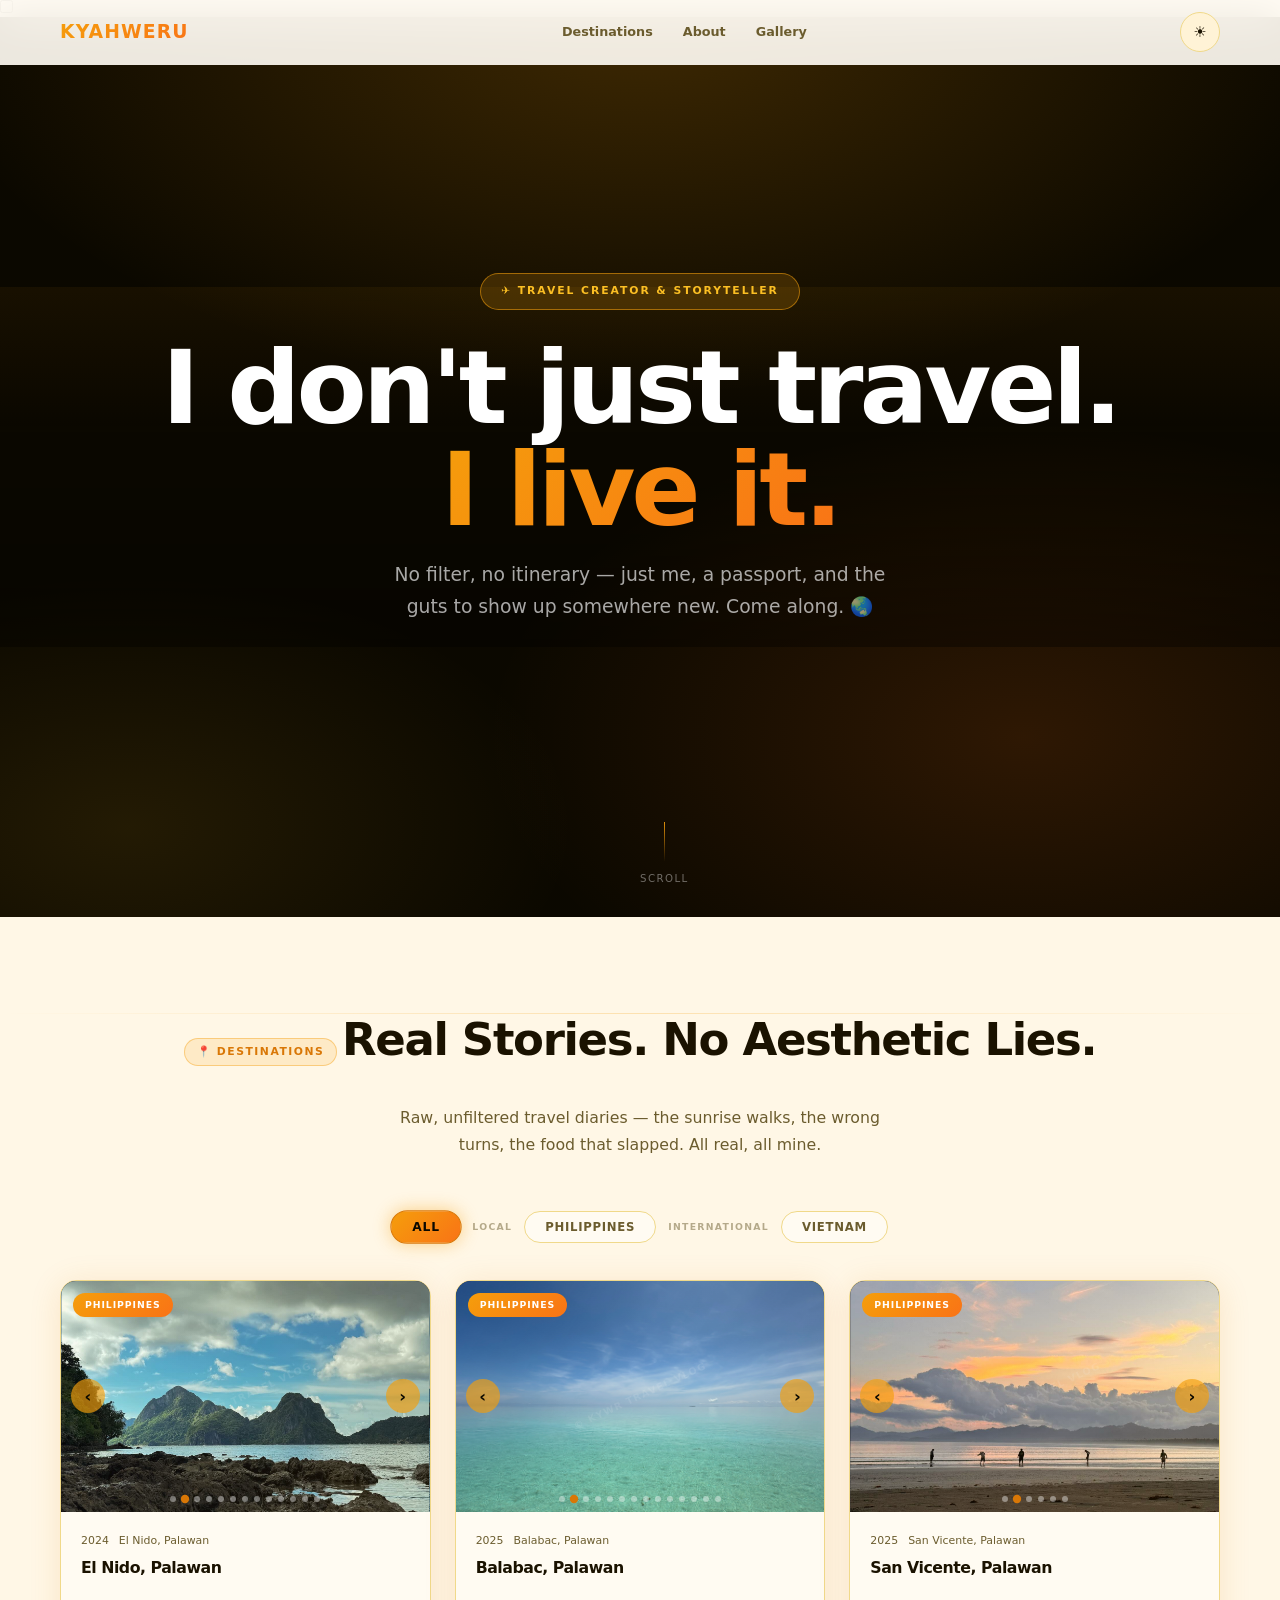
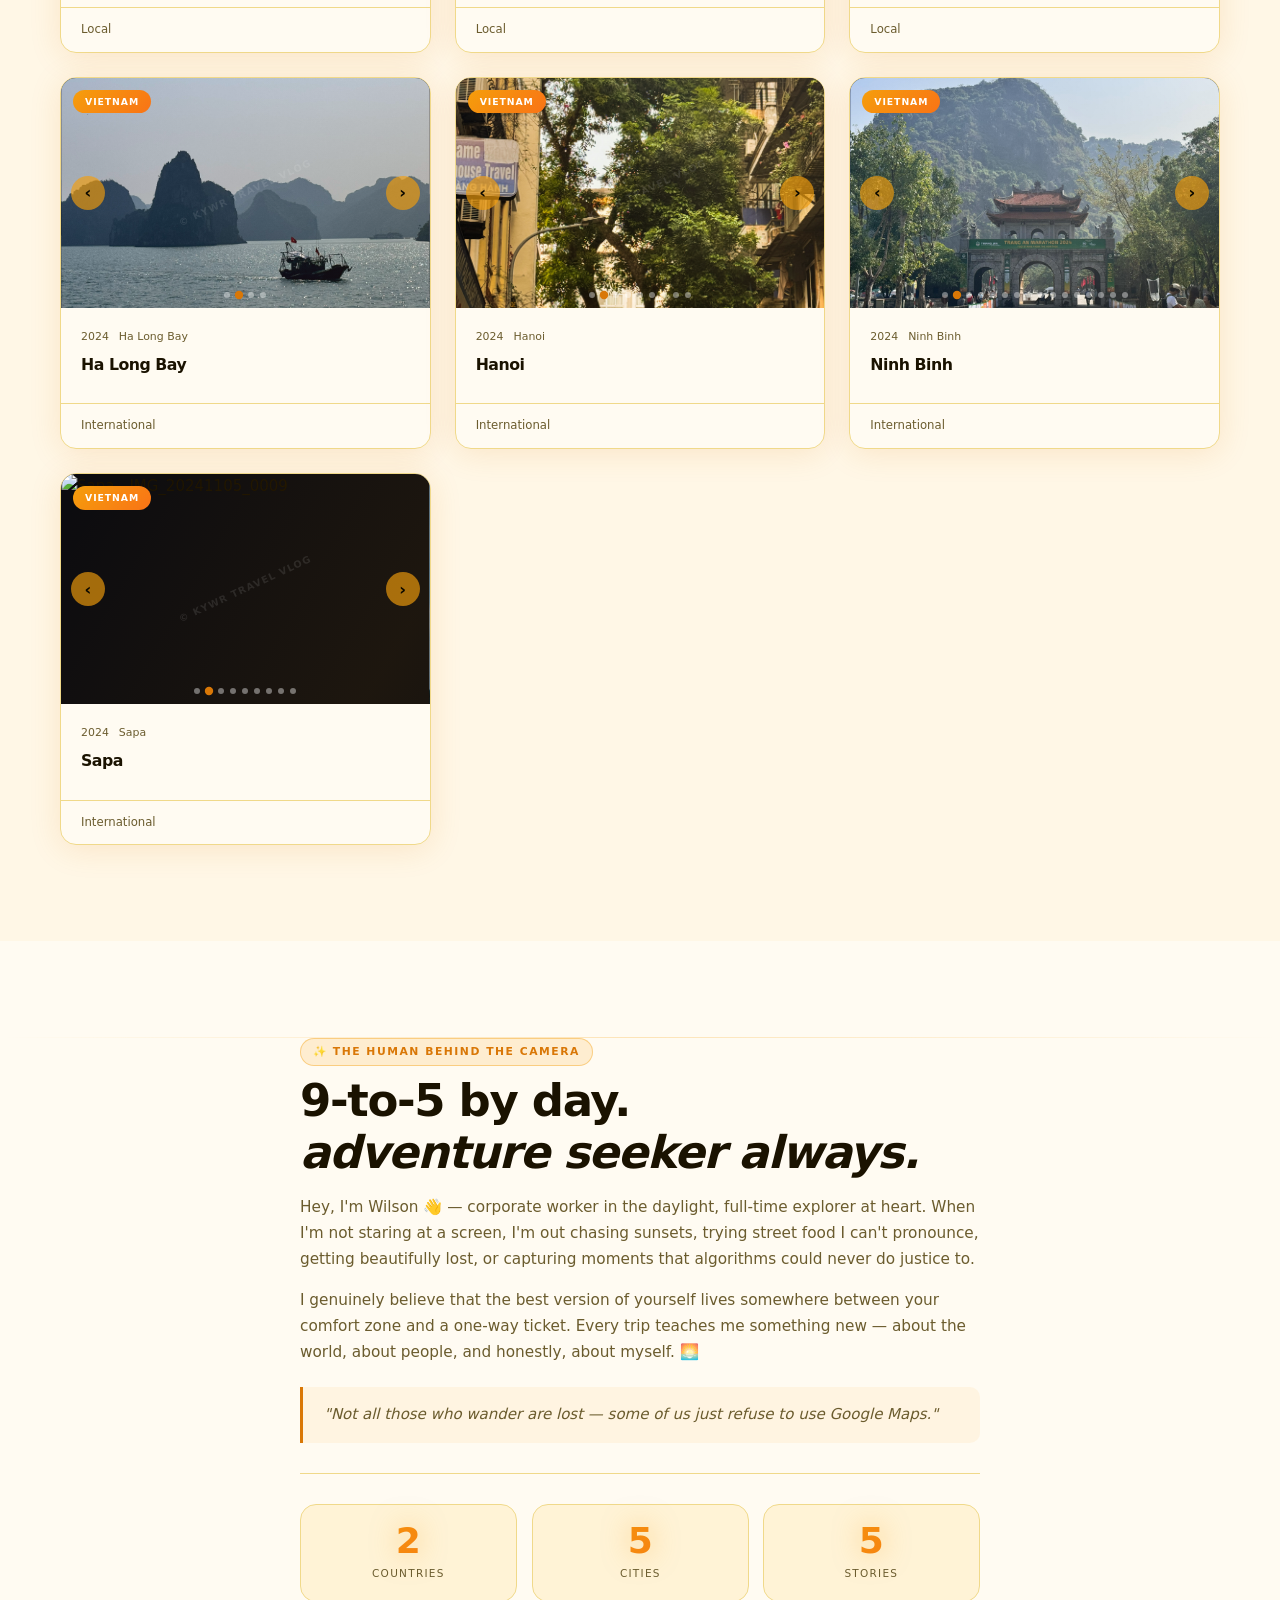
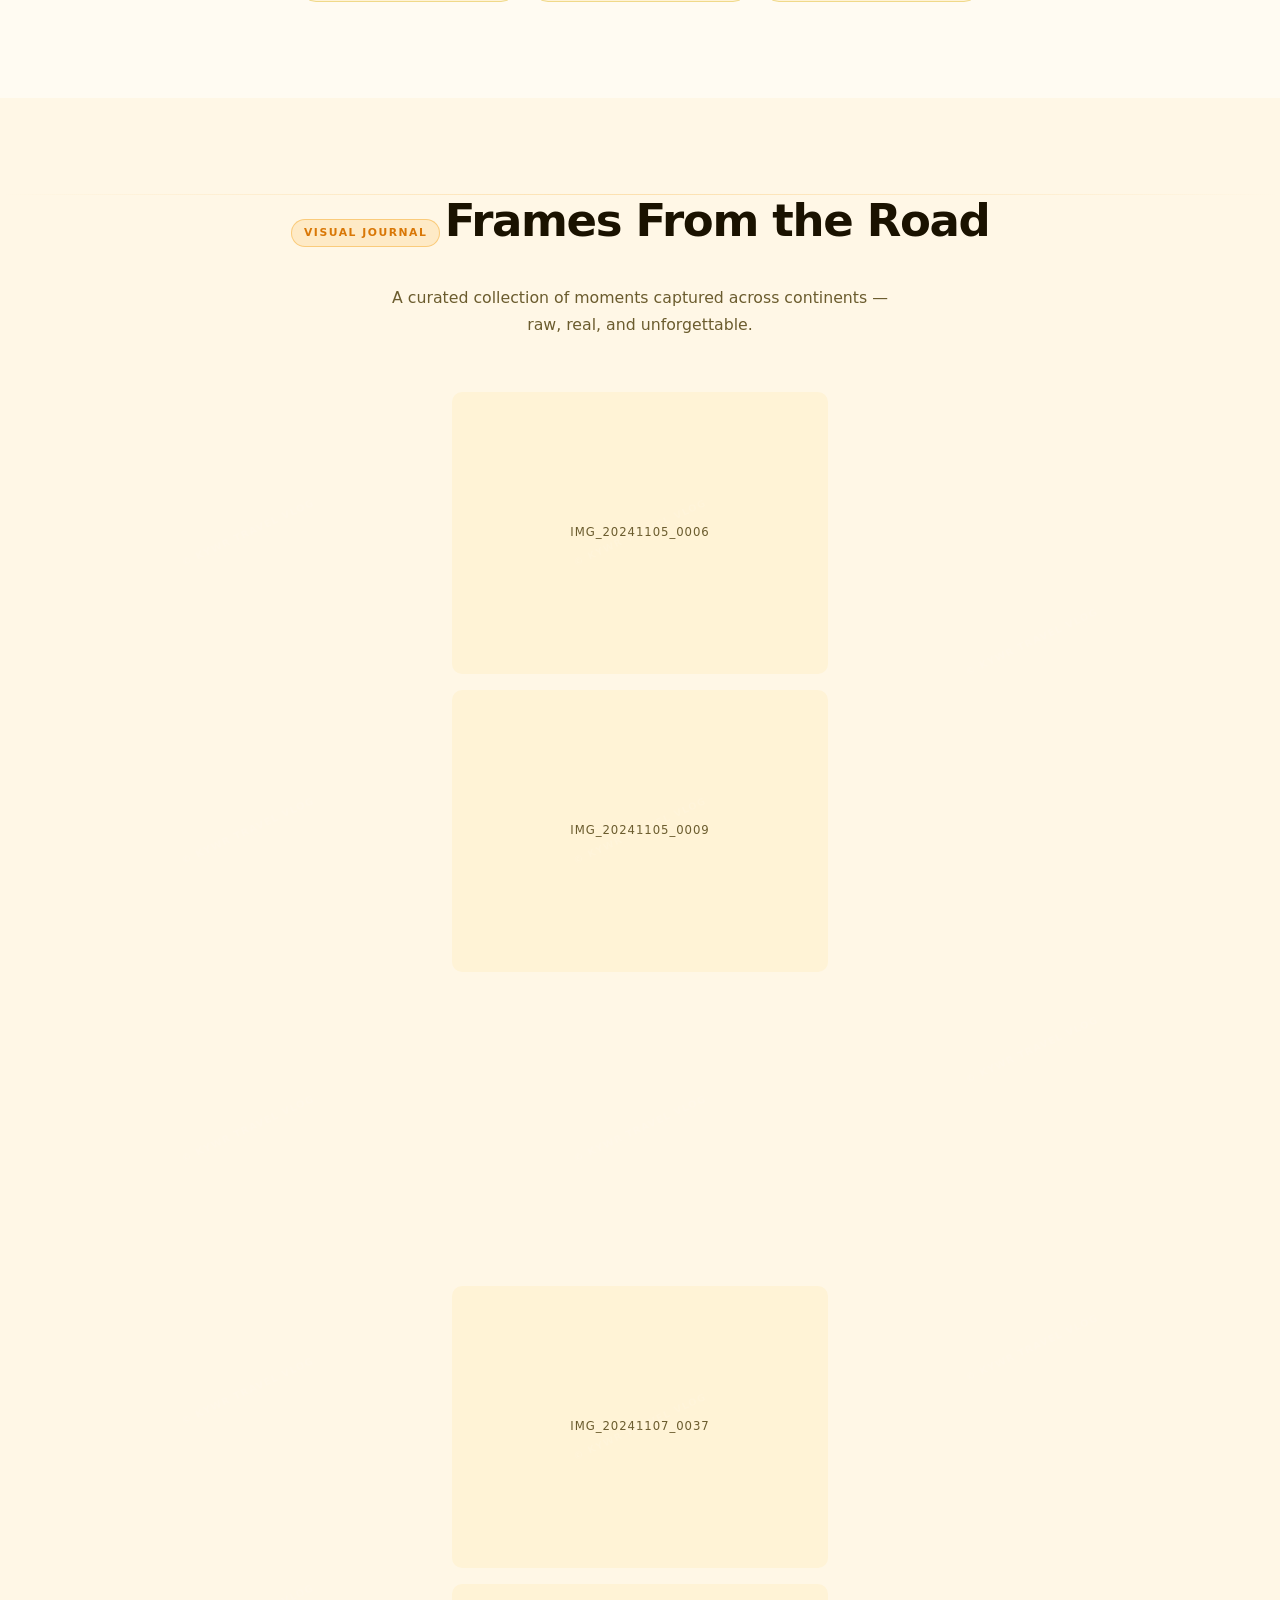
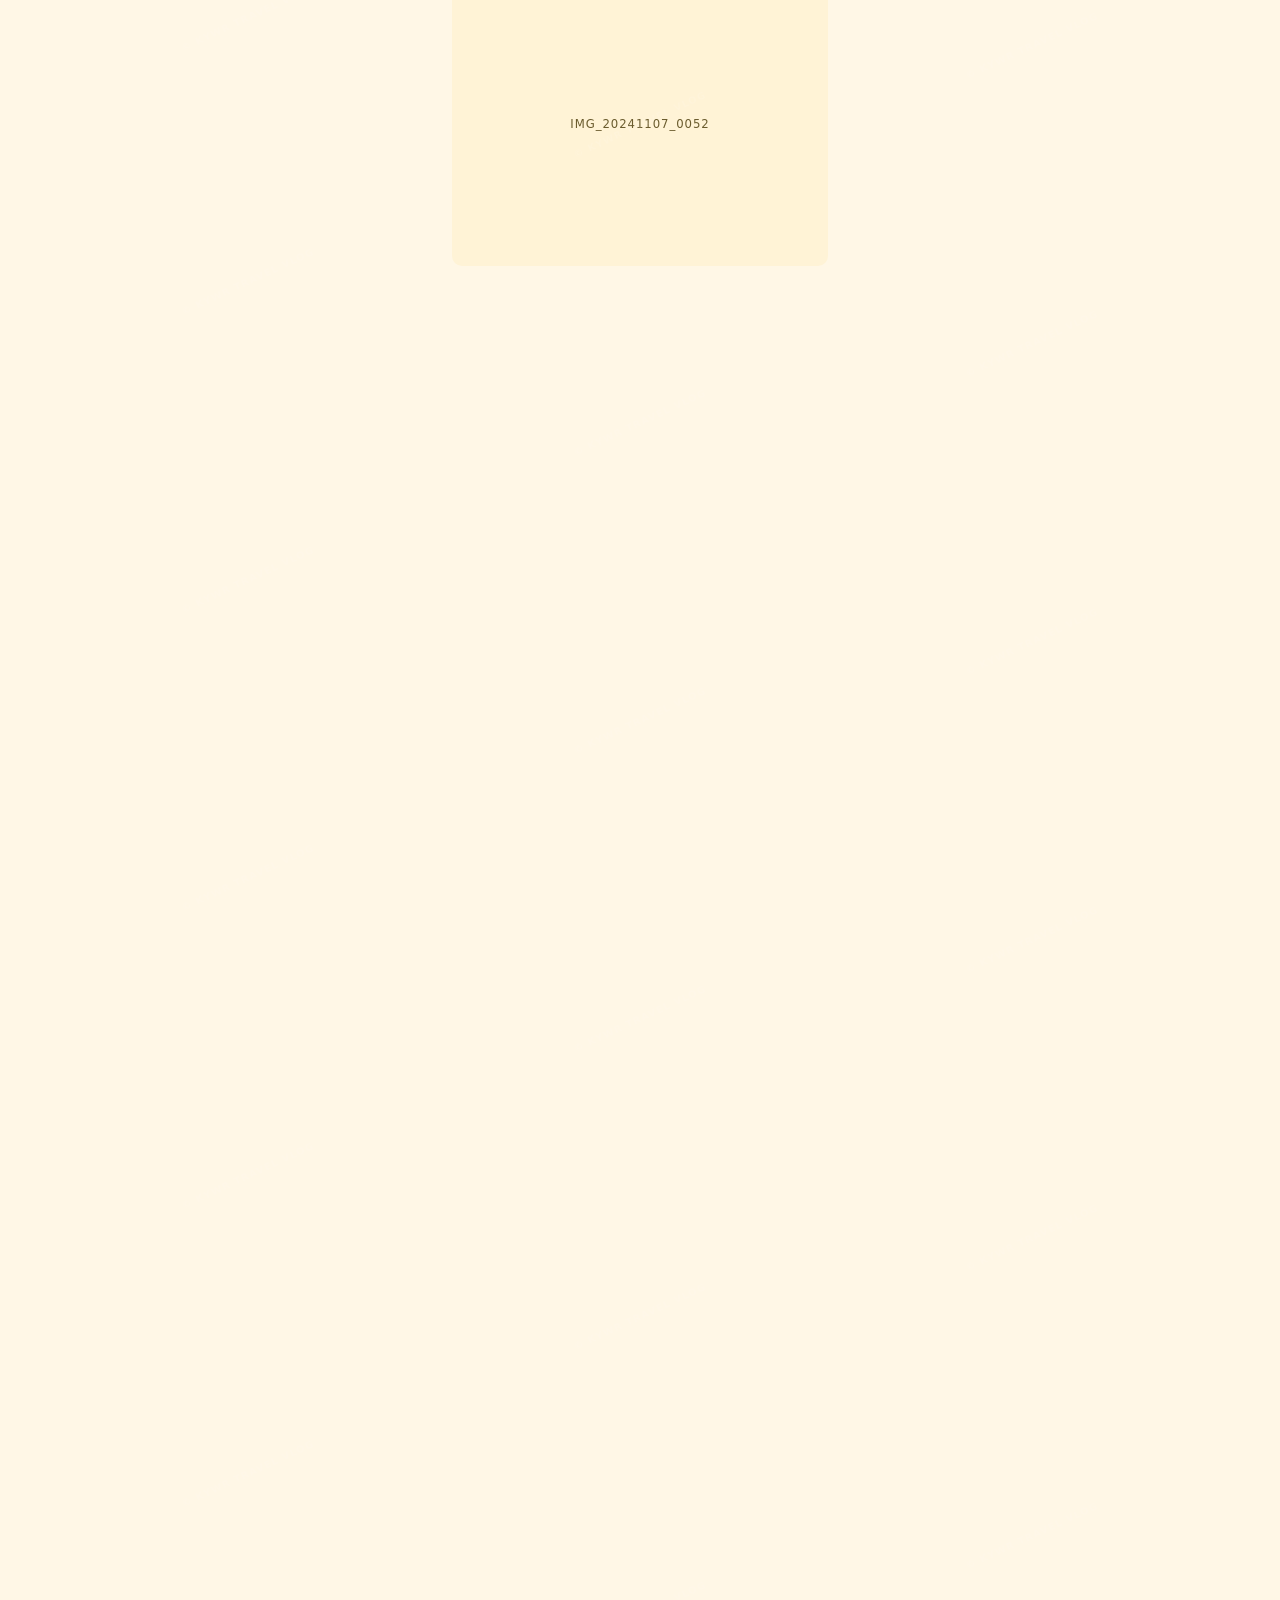
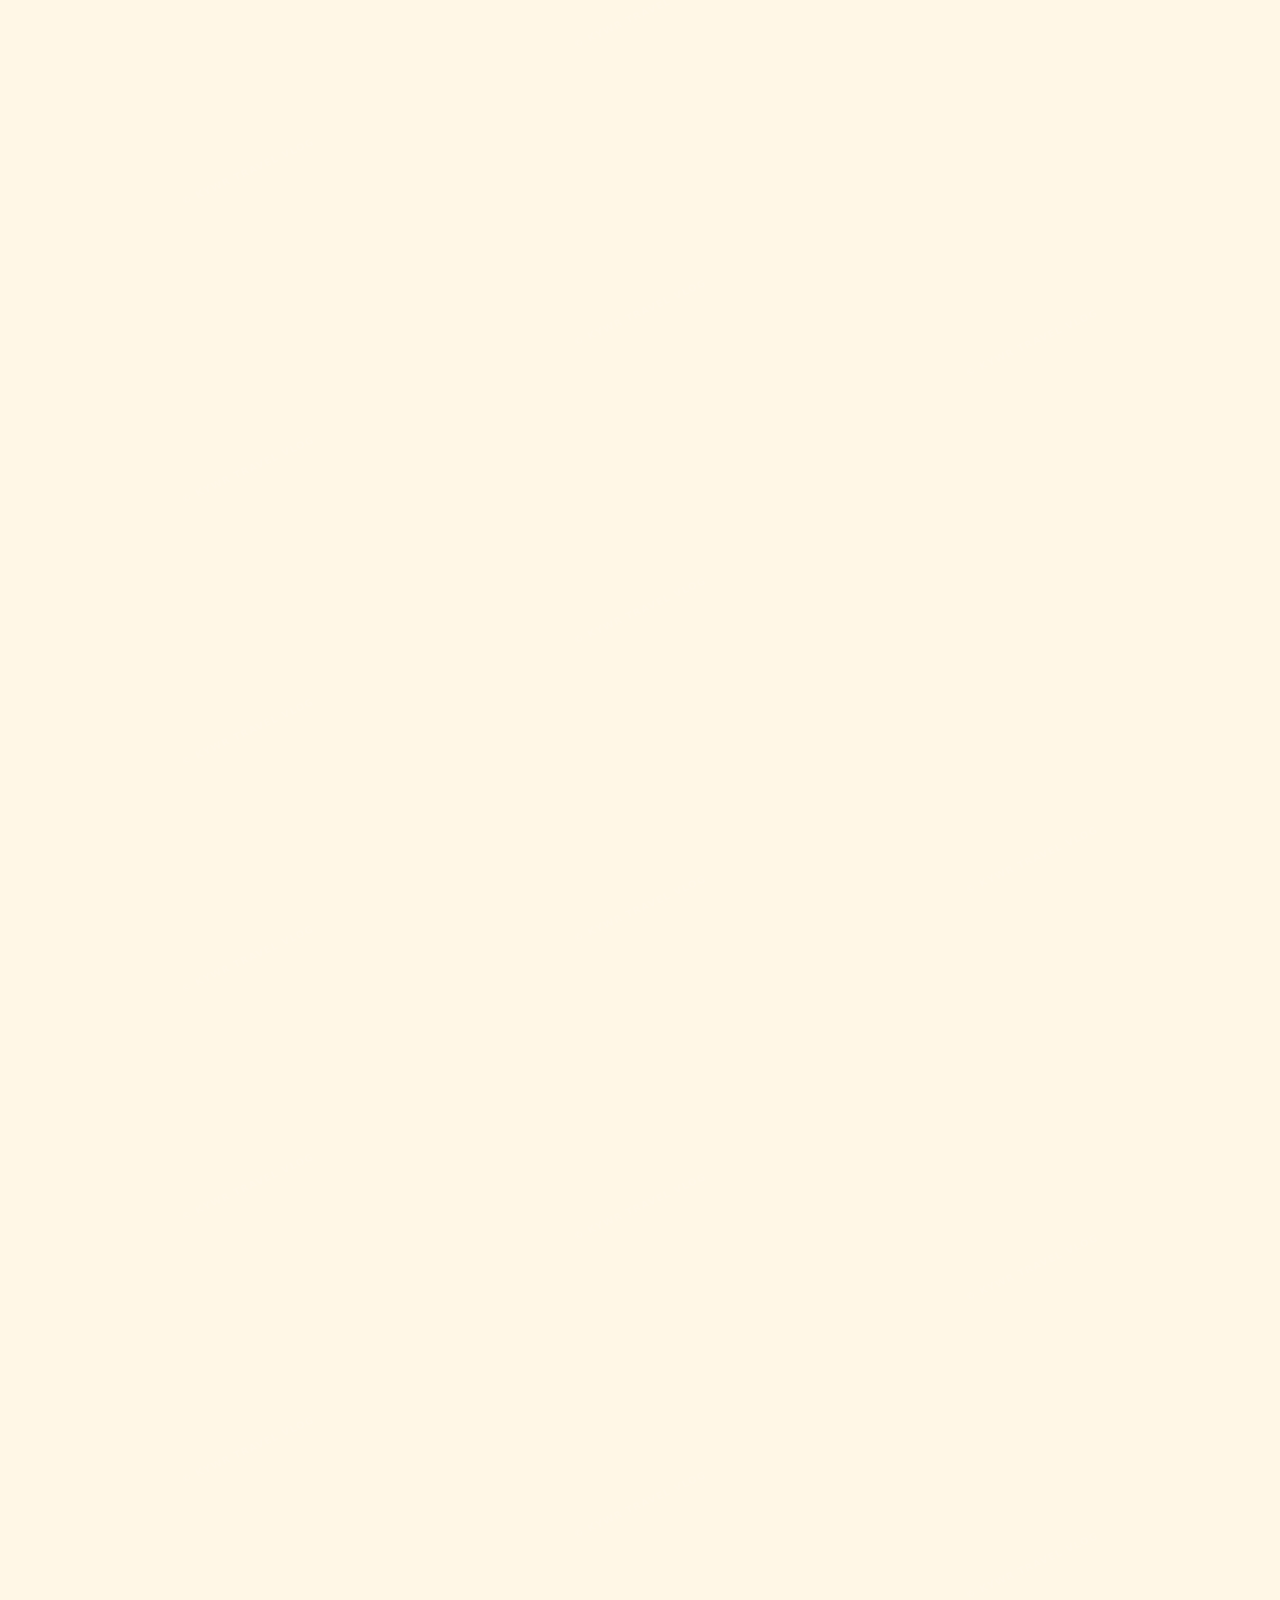
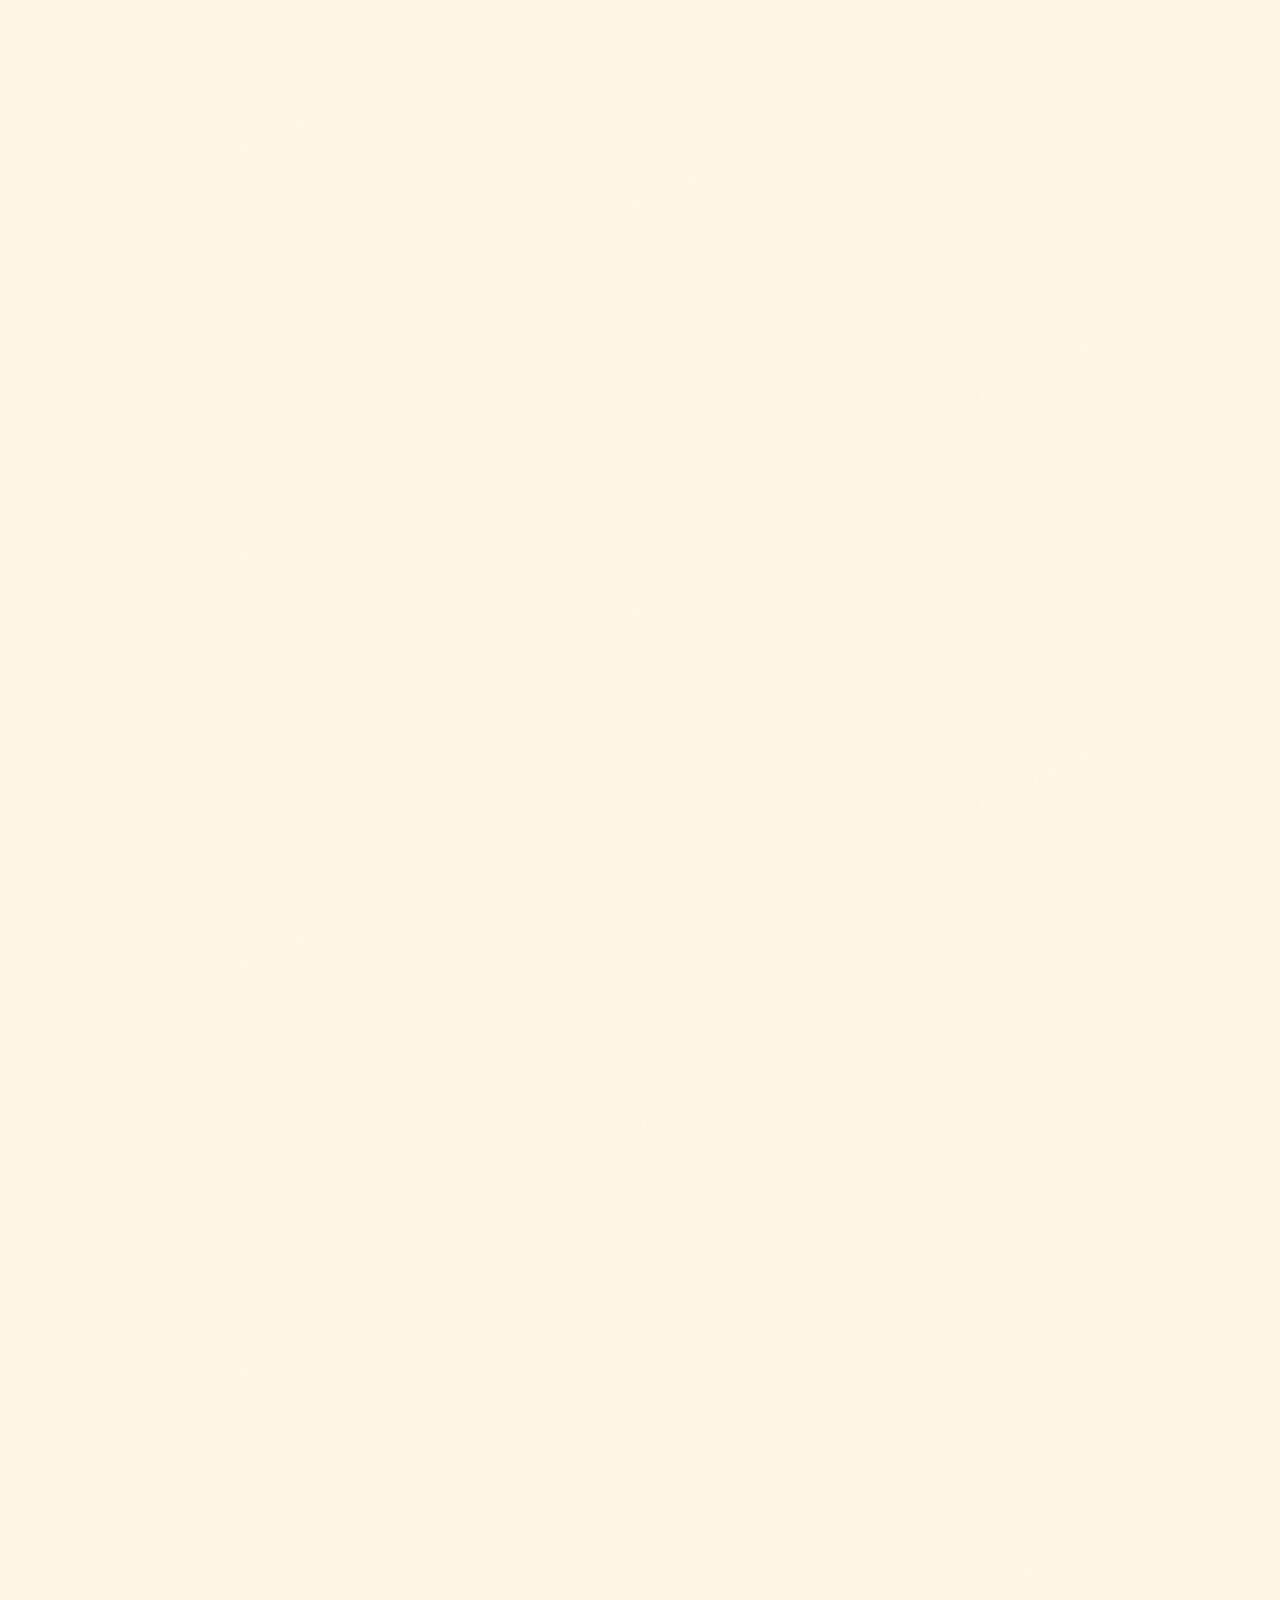
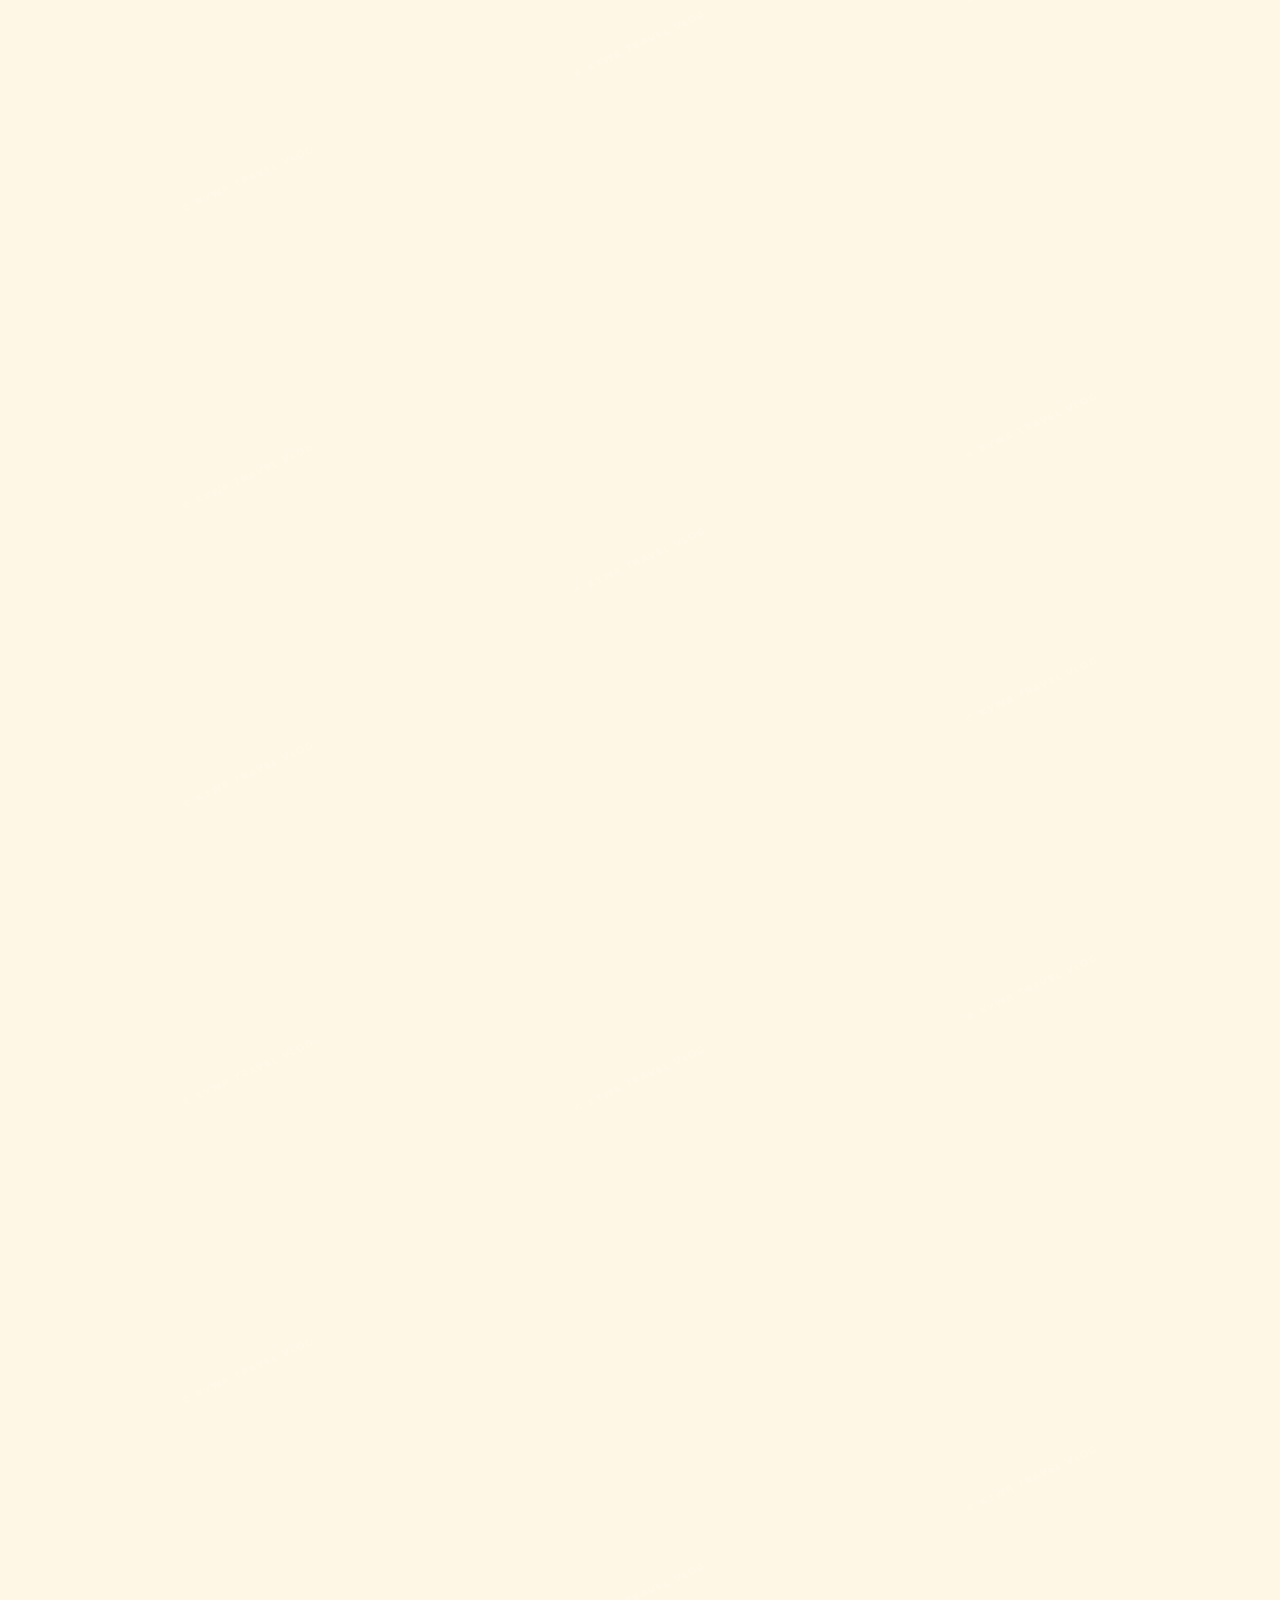
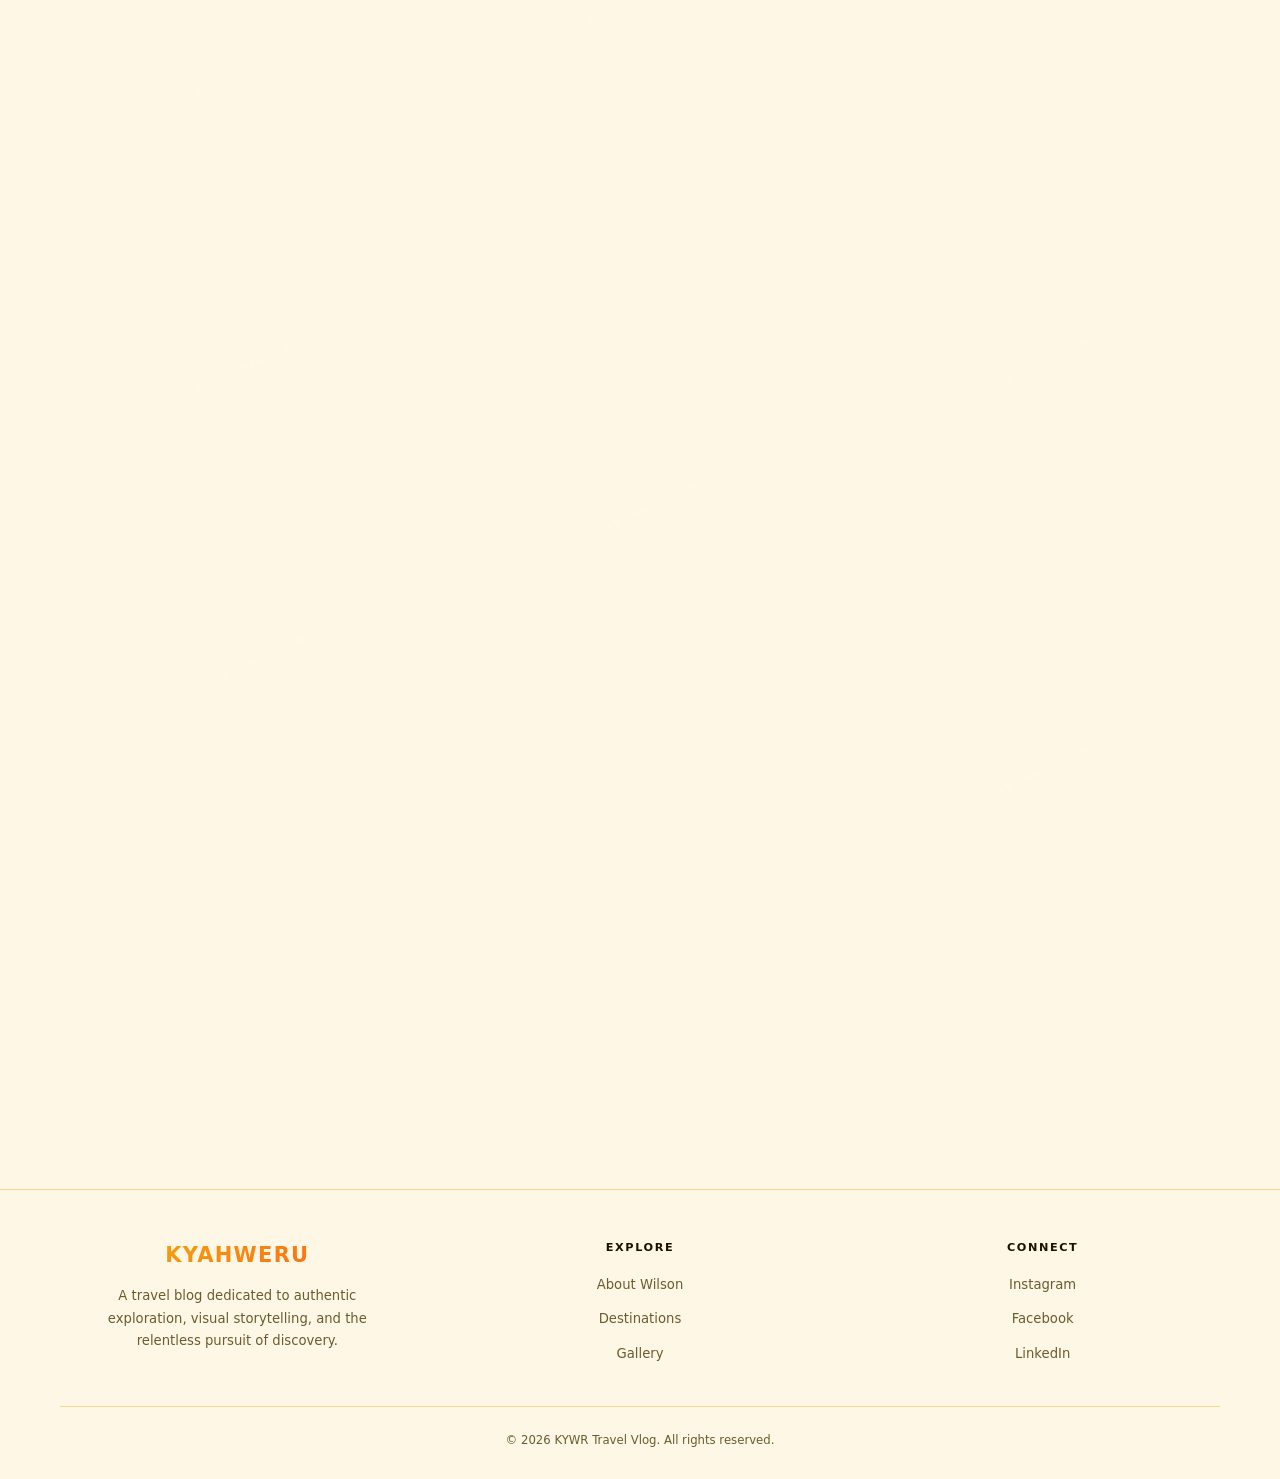
==== bob-artifacts/travel-vlog.html @ 14bcd621 "Auto-update: new content added on Sun 06/28/2026  0:40:21.25" ====
﻿
<!DOCTYPE html>
<html lang="en">
<head>
<meta charset="UTF-8" />
<meta name="viewport" content="width=device-width,initial-scale=1.0" />
<!-- ===== CONTENT SECURITY POLICY ===== -->
<meta http-equiv="Content-Security-Policy"
  content="default-src 'self'; style-src 'self'; script-src 'self' 'unsafe-inline'; img-src 'self' data:; object-src 'none'; base-uri 'none'; form-action 'self'; frame-ancestors 'none';" />
<meta name="referrer" content="no-referrer" />
<meta name="robots" content="index, follow" />
<title>KYAHWERU — Travel Vlog by Wilson Serquina</title>
<meta name="description" content="A premium travel vlog exploring the world's most breathtaking destinations. Stories, photography, and adventure." />
<link rel="stylesheet" href="travel-vlog.css" />
<script>window.__STORIES_DATA__={"version":1,"stories":[{"year":"2024","id":"philippines-2024-el-nido-palawan","paragraphs":["El Nido Adventure — Chasing Islands, Caves, and Ocean Wonders","After exploring the hidden side of Palawan, the adventure continued to one of its most iconic destinations — El Nido.","For this trip, we joined Tour Package B, a journey that took us through some of El Nido’s beautiful island landscapes, hidden beaches, and natural wonders. The day was filled with boat rides across the turquoise waters, exploring breathtaking islands, and discovering why El Nido continues to be one of the most loved destinations in the Philippines.","Each stop felt like a scene from a travel documentary — limestone cliffs rising from the sea, crystal-clear waters surrounding the islands, and peaceful moments where you just stop and appreciate how beautiful nature can be.","Beyond the island hopping experience, I also got to try something more adventurous — the El Nido zipline. Flying above the ocean with the island views below was definitely one of those moments that made the trip more memorable. It was a mix of excitement, nervousness, and pure adrenaline.","We also made a quick detour to Lio Beach, a perfect place to slow down after the adventure. Compared to the busy island hopping schedule, Lio gave a different vibe — more relaxed, scenic, and a great spot to just enjoy the beach atmosphere.","El Nido wasn’t just about the famous views you see online. It was about experiencing the adventure behind those photos — the boat rides, the exploration, the little side trips, and the unforgettable moments along the way.","Another chapter of chasing places, creating memories, and discovering more of what Palawan has to offer. 🌊🏝️","El Nido — where every island has a story."],"destination":"El Nido, Palawan","region":"Local","title":"El Nido, Palawan","images":[{"file":"2908578C-EB2E-4F97-98CF-67C0F395562F.JPEG","alt":"El Nido, Palawan - 2908578C-EB2E-4F97-98CF-67C0F395562F"},{"file":"985ABBCE-2535-4D35-854B-2B9D72324FFC.JPEG","alt":"El Nido, Palawan - 985ABBCE-2535-4D35-854B-2B9D72324FFC"},{"file":"B9E37323-E767-43B6-9DD0-271D5958F5BA.JPEG","alt":"El Nido, Palawan - B9E37323-E767-43B6-9DD0-271D5958F5BA"},{"file":"IMG_2248.JPEG","alt":"El Nido, Palawan - IMG_2248"},{"file":"IMG_2269.JPEG","alt":"El Nido, Palawan - IMG_2269"},{"file":"IMG_2283.JPEG","alt":"El Nido, Palawan - IMG_2283"},{"file":"IMG_2284.JPEG","alt":"El Nido, Palawan - IMG_2284"},{"file":"IMG_2344.JPEG","alt":"El Nido, Palawan - IMG_2344"},{"file":"IMG_2352.JPEG","alt":"El Nido, Palawan - IMG_2352"},{"file":"IMG_2357.JPEG","alt":"El Nido, Palawan - IMG_2357"},{"file":"IMG_2403.JPEG","alt":"El Nido, Palawan - IMG_2403"},{"file":"IMG_2409.JPEG","alt":"El Nido, Palawan - IMG_2409"},{"file":"IMG_2416.JPEG","alt":"El Nido, Palawan - IMG_2416"}],"date":"2024","countryLabel":"Philippines","path":"Stories/Philippines/2024/El Nido, Palawan","country":"Philippines","countryId":"philippines"},{"year":"2025","id":"philippines-2025-balabac-palawan","paragraphs":["Balabac Adventure — A Journey to Palawan’s Hidden Paradise","Some places don’t feel real until you finally see them — and Balabac was one of those places.","Far from the usual tourist spots of Palawan, this adventure was a journey into the untouched side of the island. After a long trip to the southernmost part of Palawan, I finally reached a paradise known for its crystal-clear waters, powdery white sandbars, and islands that look like they came straight out of a postcard.","The days were spent island hopping from one hidden gem to another — chasing turquoise waters, walking on endless sandbars, and discovering beaches that felt almost untouched by time. Every stop had its own story: from swimming in clear blue waters, seeing marine life beneath the surface, to simply sitting by the shore and appreciating how beautiful and quiet nature can be.","But Balabac wasn’t just about the breathtaking views. It was about the journey itself — the early morning boat rides, the unpredictable waves, the simple island life, and the feeling of being somewhere far away from the usual rush of the city.","There were moments when the adventure became challenging — the long hours on the road, the tiredness after exploring multiple islands, and the lack of comfort compared to typical vacations. But those little struggles made the experience more memorable.","Standing on those sandbars, surrounded by endless ocean, I realized why Balabac is often called one of Palawan’s last frontiers. It wasn’t just a destination to visit — it was an adventure to experience.","A reminder that sometimes the best places are the ones that require a little more effort to reach. 🌊🏝️","Balabac — remote, raw, and unforgettable."],"destination":"Balabac, Palawan","region":"Local","title":"Balabac, Palawan","images":[{"file":"IMG_0690.JPEG","alt":"Balabac, Palawan - IMG_0690"},{"file":"IMG_0691.JPEG","alt":"Balabac, Palawan - IMG_0691"},{"file":"IMG_0703.JPEG","alt":"Balabac, Palawan - IMG_0703"},{"file":"IMG_0708.JPEG","alt":"Balabac, Palawan - IMG_0708"},{"file":"IMG_0735.JPEG","alt":"Balabac, Palawan - IMG_0735"},{"file":"IMG_0812.JPEG","alt":"Balabac, Palawan - IMG_0812"},{"file":"IMG_0829.JPEG","alt":"Balabac, Palawan - IMG_0829"},{"file":"IMG_0850.JPEG","alt":"Balabac, Palawan - IMG_0850"},{"file":"IMG_0854.JPEG","alt":"Balabac, Palawan - IMG_0854"},{"file":"IMG_0869.JPEG","alt":"Balabac, Palawan - IMG_0869"},{"file":"IMG_1021.JPEG","alt":"Balabac, Palawan - IMG_1021"},{"file":"IMG_1057.JPEG","alt":"Balabac, Palawan - IMG_1057"},{"file":"IMG_1062.JPEG","alt":"Balabac, Palawan - IMG_1062"},{"file":"IMG_1112.JPEG","alt":"Balabac, Palawan - IMG_1112"}],"date":"2025","countryLabel":"Philippines","path":"Stories/Philippines/2025/Balabac, Palawan","country":"Philippines","countryId":"philippines"},{"year":"2025","id":"philippines-2025-san-vicente-palawan","paragraphs":["This was taken last February 2025, when I visited this place to celebrate my friend’s birthday. After an hour-long van ride from Puerto Princesa, we finally arrived at this hidden gem tucked away in Palawan. The journey itself already felt like part of the adventure — passing through quiet roads and scenic views before reaching a place that I could truly call a secret paradise. It felt raw, peaceful, and full of untouched potential, like a place waiting to be discovered by more travelers.","The yellow-glazed photo was captured during our sunrise walk along Ursula’s Long Beach. The entire shoreline was painted with warm golden tones as the sun slowly rose, filling the morning sky with beautiful shades of orange and yellow. Standing there with the calm waves, fresh breeze, and that breathtaking sunrise in front of us, I already knew it was going to be an amazing day.","One of the most memorable moments was getting the chance to join the local fishermen along the coast as they pulled their fishing nets back to shore early in the morning. Watching their teamwork and experiencing a small part of their daily routine made the trip even more special. After helping out, we were rewarded with a kind gesture — they gave us a discount on a few kilograms of freshly caught fish from their morning haul. We happily told them, “We’re buying this for our lunch,” and ended up enjoying the freshest seafood we could ask for, straight from the ocean to our table.","It wasn’t just a trip to a beautiful place; it was an experience filled with simple moments, local stories, and a deeper appreciation for the people and places that make every adventure memorable."],"destination":"San Vicente, Palawan","region":"Local","title":"San Vicente, Palawan","images":[{"file":"WhatsApp Image 2026-06-27 at 12.59.09 AM (1).jpeg","alt":"San Vicente, Palawan - WhatsApp Image 2026-06-27 at 12.59.09 AM (1)"},{"file":"WhatsApp Image 2026-06-27 at 12.59.09 AM (2).jpeg","alt":"San Vicente, Palawan - WhatsApp Image 2026-06-27 at 12.59.09 AM (2)"},{"file":"WhatsApp Image 2026-06-27 at 12.59.09 AM.jpeg","alt":"San Vicente, Palawan - WhatsApp Image 2026-06-27 at 12.59.09 AM"},{"file":"WhatsApp Image 2026-06-27 at 12.59.10 AM (1).jpeg","alt":"San Vicente, Palawan - WhatsApp Image 2026-06-27 at 12.59.10 AM (1)"},{"file":"WhatsApp Image 2026-06-27 at 12.59.10 AM (2).jpeg","alt":"San Vicente, Palawan - WhatsApp Image 2026-06-27 at 12.59.10 AM (2)"},{"file":"WhatsApp Image 2026-06-27 at 12.59.10 AM.jpeg","alt":"San Vicente, Palawan - WhatsApp Image 2026-06-27 at 12.59.10 AM"}],"date":"2025","countryLabel":"Philippines","path":"Stories/Philippines/2025/San Vicente, Palawan","country":"Philippines","countryId":"philippines"},{"year":"2024","id":"vietnam-2024-ha-long-bay","paragraphs":["Ha Long Bay: A Day Lost Between Limestone Giants","I joined a joiner tour to explore one of Vietnam’s most iconic destinations — Ha Long Bay. At first, I wasn’t sure what to expect traveling with a group of strangers, but sometimes the best adventures come from stepping outside your comfort zone.","Early in the morning, I was picked up from Hanoi and started the journey toward the coast. The ride itself became part of the experience — watching the busy city slowly turn into quiet countryside landscapes, passing through local towns and seeing a different side of Vietnam beyond the usual tourist spots.","Upon arriving at Ha Long Bay, the scenery instantly felt unreal. The emerald waters, towering limestone karsts, and misty islands looked like something straight out of a painting. Being on the cruise, surrounded by people from different places and backgrounds, made the whole experience even more memorable. A simple joiner tour turned into a small community of travelers sharing stories, taking photos, and enjoying the same view together.","We explored caves carved by nature, cruised between the massive rock formations, and enjoyed the calmness of the bay. Every turn of the boat revealed another breathtaking view — another reminder of how powerful and beautiful nature can be.","What made the trip special wasn’t just the destination, but the journey itself. I came as a solo traveler joining a group of strangers, but I left with memories of a place that felt timeless and moments shared with people I might never have met otherwise.","Ha Long Bay wasn’t just a stop on my itinerary — it was a reminder that sometimes the best adventures happen when you simply say yes and go."],"destination":"Ha Long Bay","region":"International","title":"Ha Long Bay","images":[{"file":"IMG_6878.JPEG","alt":"Ha Long Bay - IMG_6878"},{"file":"IMG_6881.JPEG","alt":"Ha Long Bay - IMG_6881"},{"file":"IMG_6905.JPEG","alt":"Ha Long Bay - IMG_6905"},{"file":"IMG_6911.JPEG","alt":"Ha Long Bay - IMG_6911"}],"date":"2024","countryLabel":"Vietnam","path":"Stories/Vietnam/2024/Ha Long Bay","country":"Vietnam","countryId":"vietnam"},{"year":"2024","id":"vietnam-2024-hanoi","paragraphs":["Hanoi, Vietnam - Getting Lost in the Heart of the City","Hanoi was never about checking off a list of tourist spots for me. It was about slowing down, walking without a plan, and letting the city reveal itself one street at a time.","I spent my days wandering around the Old Quarter, where every corner felt alive — from the endless sound of motorbikes passing by, small local shops hidden in narrow alleys, to street vendors preparing food right in front of you. The city had this beautiful chaos that somehow felt comforting.","One of my favorite parts of Hanoi was discovering its food culture. I went on a little food adventure — trying different egg coffees, searching for the perfect Bahn Mi, and walking around to find that unforgettable bowl of Phở that captures the true taste of Vietnam.","There was something special about sitting in a small café, holding a cup of Vietnamese coffee, watching locals go about their day. Simple moments, but the kind of memories that make traveling worth it.","Hanoi reminded me that sometimes the best way to experience a place is not through an itinerary, but by getting lost — following random streets, trying local flavors, and collecting stories along the way.","A few days in Hanoi, but a lifetime of memories.✨"],"destination":"Hanoi","region":"International","title":"Hanoi","images":[{"file":"IMG_6826.JPEG","alt":"Hanoi - IMG_6826"},{"file":"IMG_6829.JPEG","alt":"Hanoi - IMG_6829"},{"file":"IMG_6843.JPEG","alt":"Hanoi - IMG_6843"},{"file":"IMG_7190.JPEG","alt":"Hanoi - IMG_7190"},{"file":"IMG_7193.JPEG","alt":"Hanoi - IMG_7193"},{"file":"IMG_7195.JPEG","alt":"Hanoi - IMG_7195"},{"file":"IMG_7197.JPEG","alt":"Hanoi - IMG_7197"},{"file":"IMG_7213.JPEG","alt":"Hanoi - IMG_7213"},{"file":"IMG_7239.JPEG","alt":"Hanoi - IMG_7239"}],"date":"2024","countryLabel":"Vietnam","path":"Stories/Vietnam/2024/Hanoi","country":"Vietnam","countryId":"vietnam"},{"year":"2024","id":"vietnam-2024-ninh-binh","paragraphs":["Ninh Binh, Vietnam - A Day Where Nature Felt Like a Movie Scene","Ninh Binh was one of those places where I came in with expectations, but still ended up being amazed.","I joined a group tour to explore some of the most iconic spots in the area — starting with the ancient capital of Hoa Lu, cruising through the breathtaking landscapes of Trang An, and ending the day with the famous climb at Mua Cave.","Among everything we visited, Trang An Complex became the highlight of the trip. Gliding through the calm waters surrounded by towering limestone mountains, hidden caves, and untouched greenery felt like entering another world. It was peaceful, cinematic, and honestly one of those moments where you just stop and appreciate how beautiful nature can be.","But of course, the adventure wasn’t complete without the Mua Cave hike. 😂","The climb was challenging, especially under the heat, but reaching the top made every step worth it. Standing above Ninh Binh with the panoramic view of endless mountains and rice fields gave me that feeling I always chase when traveling — that mix of exhaustion, excitement, and “I actually made it here.”","Tired legs, sweaty shirt, but a happy heart.","Ninh Binh reminded me that sometimes the best travel memories come from the moments that test you a little — the climbs, the long walks, and the adventures that leave you tired but fulfilled.","Another story added to the journey."],"destination":"Ninh Binh","region":"International","title":"Ninh Binh","images":[{"file":"IMG_7241.JPEG","alt":"Ninh Binh - IMG_7241"},{"file":"IMG_7257.JPEG","alt":"Ninh Binh - IMG_7257"},{"file":"IMG_7275.JPEG","alt":"Ninh Binh - IMG_7275"},{"file":"IMG_7276.JPEG","alt":"Ninh Binh - IMG_7276"},{"file":"IMG_7293.JPEG","alt":"Ninh Binh - IMG_7293"},{"file":"IMG_7327.JPEG","alt":"Ninh Binh - IMG_7327"},{"file":"IMG_7331.JPEG","alt":"Ninh Binh - IMG_7331"},{"file":"IMG_7335.JPEG","alt":"Ninh Binh - IMG_7335"},{"file":"IMG_7339.JPEG","alt":"Ninh Binh - IMG_7339"},{"file":"IMG_7347.JPEG","alt":"Ninh Binh - IMG_7347"},{"file":"IMG_7363.JPEG","alt":"Ninh Binh - IMG_7363"},{"file":"IMG_7373.JPEG","alt":"Ninh Binh - IMG_7373"},{"file":"IMG_7378.JPEG","alt":"Ninh Binh - IMG_7378"},{"file":"IMG_7402.JPEG","alt":"Ninh Binh - IMG_7402"},{"file":"IMG_7488.JPEG","alt":"Ninh Binh - IMG_7488"},{"file":"IMG_7505.JPEG","alt":"Ninh Binh - IMG_7505"}],"date":"2024","countryLabel":"Vietnam","path":"Stories/Vietnam/2024/Ninh Binh","country":"Vietnam","countryId":"vietnam"},{"year":"2024","id":"vietnam-2024-sapa","paragraphs":["Sapa, Vietnam — Where the Mountains Whisper Stories","Sapa was one of those places that felt like stepping into a different world. Unlike the usual guided tours, I decided to explore it through a DIY adventure, giving myself the freedom to follow the roads, discover hidden corners, and experience the town at my own pace.","Surrounded by towering mountains, endless rice terraces, and the cool mist of northern Vietnam, Sapa had a quiet charm that instantly captured me. Every turn along the mountain roads felt like a new postcard — from the traditional villages tucked between valleys to the locals carrying stories and traditions passed down through generations.","One of the highlights of the journey was conquering Fansipan, known as the “Roof of Indochina.” Riding the cable car above the clouds was already an experience on its own, but reaching the peak felt even more rewarding. Standing at the summit, surrounded by fog, wind, and endless mountain views, I understood why this place is considered one of Vietnam’s most breathtaking destinations. It was a moment where the journey mattered just as much as the destination.","The adventure continued in the villages, where I explored the culture and landscapes of Sapa. I also tried the Mong Village Alpine Coaster, adding a fun and unexpected twist to the mountain experience. Racing down the slopes while surrounded by the scenery of Sapa was the perfect mix of adrenaline and appreciation for the beauty around me.","Sapa reminded me that traveling is not always about following an itinerary — sometimes the best memories come from simply wandering, getting a little lost, and letting the place reveal itself. A DIY trip, a mountain peak, a cultural encounter, and a story I’ll carry with me from Vietnam’s beautiful highlands."],"destination":"Sapa","region":"International","title":"Sapa","images":[{"file":"IMG_20241105_0006.JPEG","alt":"Sapa - IMG_20241105_0006"},{"file":"IMG_20241105_0009.JPEG","alt":"Sapa - IMG_20241105_0009"},{"file":"IMG_20241105_0024.JPEG","alt":"Sapa - IMG_20241105_0024"},{"file":"IMG_6047.JPEG","alt":"Sapa - IMG_6047"},{"file":"IMG_6134.JPEG","alt":"Sapa - IMG_6134"},{"file":"IMG_6247.JPEG","alt":"Sapa - IMG_6247"},{"file":"IMG_6267.JPEG","alt":"Sapa - IMG_6267"},{"file":"IMG_6523.JPEG","alt":"Sapa - IMG_6523"},{"file":"IMG_6562.JPEG","alt":"Sapa - IMG_6562"}],"date":"2024","countryLabel":"Vietnam","path":"Stories/Vietnam/2024/Sapa","country":"Vietnam","countryId":"vietnam"}]};</script>
<script>window.__GALLERY_DATA__={"version":1,"categories":[{"label":"All Photos","folders":[{"path":".","name":"Gallery","photos":[{"caption":"2908578C-EB2E-4F97-98CF-67C0F395562F","alt":"Gallery - 2908578C-EB2E-4F97-98CF-67C0F395562F","file":"2908578C-EB2E-4F97-98CF-67C0F395562F.JPEG"},{"caption":"985ABBCE-2535-4D35-854B-2B9D72324FFC","alt":"Gallery - 985ABBCE-2535-4D35-854B-2B9D72324FFC","file":"985ABBCE-2535-4D35-854B-2B9D72324FFC.JPEG"},{"caption":"B9E37323-E767-43B6-9DD0-271D5958F5BA","alt":"Gallery - B9E37323-E767-43B6-9DD0-271D5958F5BA","file":"B9E37323-E767-43B6-9DD0-271D5958F5BA.JPEG"},{"caption":"IMG_0690","alt":"Gallery - IMG_0690","file":"IMG_0690.JPEG"},{"caption":"IMG_0691","alt":"Gallery - IMG_0691","file":"IMG_0691.JPEG"},{"caption":"IMG_0701","alt":"Gallery - IMG_0701","file":"IMG_0701.JPEG"},{"caption":"IMG_0703","alt":"Gallery - IMG_0703","file":"IMG_0703.JPEG"},{"caption":"IMG_0708","alt":"Gallery - IMG_0708","file":"IMG_0708.JPEG"},{"caption":"IMG_0735","alt":"Gallery - IMG_0735","file":"IMG_0735.JPEG"},{"caption":"IMG_0812","alt":"Gallery - IMG_0812","file":"IMG_0812.JPEG"},{"caption":"IMG_0829","alt":"Gallery - IMG_0829","file":"IMG_0829.JPEG"},{"caption":"IMG_0850","alt":"Gallery - IMG_0850","file":"IMG_0850.JPEG"},{"caption":"IMG_0852","alt":"Gallery - IMG_0852","file":"IMG_0852.JPEG"},{"caption":"IMG_0854","alt":"Gallery - IMG_0854","file":"IMG_0854.JPEG"},{"caption":"IMG_0869","alt":"Gallery - IMG_0869","file":"IMG_0869.JPEG"},{"caption":"IMG_1021","alt":"Gallery - IMG_1021","file":"IMG_1021.JPEG"},{"caption":"IMG_1036","alt":"Gallery - IMG_1036","file":"IMG_1036.JPEG"},{"caption":"IMG_1042","alt":"Gallery - IMG_1042","file":"IMG_1042.JPEG"},{"caption":"IMG_1057","alt":"Gallery - IMG_1057","file":"IMG_1057.JPEG"},{"caption":"IMG_1061","alt":"Gallery - IMG_1061","file":"IMG_1061.JPEG"},{"caption":"IMG_1062","alt":"Gallery - IMG_1062","file":"IMG_1062.JPEG"},{"caption":"IMG_1112","alt":"Gallery - IMG_1112","file":"IMG_1112.JPEG"},{"caption":"IMG_1265","alt":"Gallery - IMG_1265","file":"IMG_1265.JPEG"},{"caption":"IMG_1272","alt":"Gallery - IMG_1272","file":"IMG_1272.JPEG"},{"caption":"IMG_1273","alt":"Gallery - IMG_1273","file":"IMG_1273.JPEG"},{"caption":"IMG_1276","alt":"Gallery - IMG_1276","file":"IMG_1276.JPEG"},{"caption":"IMG_1280","alt":"Gallery - IMG_1280","file":"IMG_1280.JPEG"},{"caption":"IMG_1286","alt":"Gallery - IMG_1286","file":"IMG_1286.JPEG"},{"caption":"IMG_20241105_0006","alt":"Gallery - IMG_20241105_0006","file":"IMG_20241105_0006.JPEG"},{"caption":"IMG_20241105_0009","alt":"Gallery - IMG_20241105_0009","file":"IMG_20241105_0009.JPEG"},{"caption":"IMG_20241105_0024","alt":"Gallery - IMG_20241105_0024","file":"IMG_20241105_0024.JPEG"},{"caption":"IMG_20241107_0037","alt":"Gallery - IMG_20241107_0037","file":"IMG_20241107_0037.JPEG"},{"caption":"IMG_20241107_0052","alt":"Gallery - IMG_20241107_0052","file":"IMG_20241107_0052.JPEG"},{"caption":"IMG_20241107_0056","alt":"Gallery - IMG_20241107_0056","file":"IMG_20241107_0056.JPEG"},{"caption":"IMG_2248","alt":"Gallery - IMG_2248","file":"IMG_2248.JPEG"},{"caption":"IMG_2269","alt":"Gallery - IMG_2269","file":"IMG_2269.JPEG"},{"caption":"IMG_2283","alt":"Gallery - IMG_2283","file":"IMG_2283.JPEG"},{"caption":"IMG_2284","alt":"Gallery - IMG_2284","file":"IMG_2284.JPEG"},{"caption":"IMG_2344","alt":"Gallery - IMG_2344","file":"IMG_2344.JPEG"},{"caption":"IMG_2352","alt":"Gallery - IMG_2352","file":"IMG_2352.JPEG"},{"caption":"IMG_2357","alt":"Gallery - IMG_2357","file":"IMG_2357.JPEG"},{"caption":"IMG_2403","alt":"Gallery - IMG_2403","file":"IMG_2403.JPEG"},{"caption":"IMG_2409","alt":"Gallery - IMG_2409","file":"IMG_2409.JPEG"},{"caption":"IMG_2416","alt":"Gallery - IMG_2416","file":"IMG_2416.JPEG"},{"caption":"IMG_6047","alt":"Gallery - IMG_6047","file":"IMG_6047.JPEG"},{"caption":"IMG_6134","alt":"Gallery - IMG_6134","file":"IMG_6134.JPEG"},{"caption":"IMG_6247","alt":"Gallery - IMG_6247","file":"IMG_6247.JPEG"},{"caption":"IMG_6523","alt":"Gallery - IMG_6523","file":"IMG_6523.JPEG"},{"caption":"IMG_6562","alt":"Gallery - IMG_6562","file":"IMG_6562.JPEG"},{"caption":"IMG_6826","alt":"Gallery - IMG_6826","file":"IMG_6826.JPEG"},{"caption":"IMG_6829","alt":"Gallery - IMG_6829","file":"IMG_6829.JPEG"},{"caption":"IMG_6843","alt":"Gallery - IMG_6843","file":"IMG_6843.JPEG"},{"caption":"IMG_6878","alt":"Gallery - IMG_6878","file":"IMG_6878.JPEG"},{"caption":"IMG_6881","alt":"Gallery - IMG_6881","file":"IMG_6881.JPEG"},{"caption":"IMG_6905","alt":"Gallery - IMG_6905","file":"IMG_6905.JPEG"},{"caption":"IMG_6911","alt":"Gallery - IMG_6911","file":"IMG_6911.JPEG"},{"caption":"IMG_7190","alt":"Gallery - IMG_7190","file":"IMG_7190.JPEG"},{"caption":"IMG_7193","alt":"Gallery - IMG_7193","file":"IMG_7193.JPEG"},{"caption":"IMG_7195","alt":"Gallery - IMG_7195","file":"IMG_7195.JPEG"},{"caption":"IMG_7197","alt":"Gallery - IMG_7197","file":"IMG_7197.JPEG"},{"caption":"IMG_7213","alt":"Gallery - IMG_7213","file":"IMG_7213.JPEG"},{"caption":"IMG_7239","alt":"Gallery - IMG_7239","file":"IMG_7239.JPEG"},{"caption":"IMG_7241","alt":"Gallery - IMG_7241","file":"IMG_7241.JPEG"},{"caption":"IMG_7257","alt":"Gallery - IMG_7257","file":"IMG_7257.JPEG"},{"caption":"IMG_7275","alt":"Gallery - IMG_7275","file":"IMG_7275.JPEG"},{"caption":"IMG_7276","alt":"Gallery - IMG_7276","file":"IMG_7276.JPEG"},{"caption":"IMG_7293","alt":"Gallery - IMG_7293","file":"IMG_7293.JPEG"},{"caption":"IMG_7327","alt":"Gallery - IMG_7327","file":"IMG_7327.JPEG"},{"caption":"IMG_7331","alt":"Gallery - IMG_7331","file":"IMG_7331.JPEG"},{"caption":"IMG_7335","alt":"Gallery - IMG_7335","file":"IMG_7335.JPEG"},{"caption":"IMG_7339","alt":"Gallery - IMG_7339","file":"IMG_7339.JPEG"},{"caption":"IMG_7347","alt":"Gallery - IMG_7347","file":"IMG_7347.JPEG"},{"caption":"IMG_7363","alt":"Gallery - IMG_7363","file":"IMG_7363.JPEG"},{"caption":"IMG_7373","alt":"Gallery - IMG_7373","file":"IMG_7373.JPEG"},{"caption":"IMG_7378","alt":"Gallery - IMG_7378","file":"IMG_7378.JPEG"},{"caption":"IMG_7402","alt":"Gallery - IMG_7402","file":"IMG_7402.JPEG"},{"caption":"IMG_7488","alt":"Gallery - IMG_7488","file":"IMG_7488.JPEG"},{"caption":"IMG_7505","alt":"Gallery - IMG_7505","file":"IMG_7505.JPEG"}]}],"id":"all-photos"}]};</script>
<!-- ##MANIFEST## -->
</head>
<body>
<!-- dim backdrop for card hover -->
<div class="card-backdrop" id="cardBackdrop" aria-hidden="true"></div>
<!-- card overlay — receives a clone of the hovered card; original never moves -->
<div id="cardOverlay" aria-hidden="true"></div>
<!-- DevTools / inspect warning overlay -->
<div id="sec-warning" role="alert" aria-live="assertive">
  <div class="sec-icon">🔒</div>
  <h2>Unauthorized Access Detected</h2>
  <p>Developer tools are not permitted on this page. Content is protected under copyright. This session has been flagged.</p>
</div>


<div id="loader" role="status" aria-label="Loading">
  <div class="loader-logo">KYAH<span>WERU</span></div>
  <div class="loader-bar"><div class="loader-fill"></div></div>
</div>


<input type="checkbox" id="themeChk" style="position:absolute;opacity:0;pointer-events:none;width:0;height:0" />
<div id="pageWrap">
<nav id="navbar" role="navigation" aria-label="Main navigation">
  <div class="nav-inner">
    <a href="#hero" class="nav-logo" aria-label="KYAHWERU home">KYAH<span>WERU</span></a>
    <ul class="nav-links">
      <li><a href="#blog">Destinations</a></li>
      <li><a href="#about">About</a></li>
      <li><a href="#gallery">Gallery</a></li>
    </ul>
    <div class="nav-actions">
      <label class="dark-toggle" for="themeChk" aria-label="Toggle dark mode" title="Toggle dark/light mode" id="darkToggle"></label>
      <button class="hamburger" id="hamburger" aria-label="Open menu" aria-expanded="false">
        <span></span><span></span><span></span>
      </button>
    </div>
  </div>
</nav>
<div class="mobile-menu" id="mobileMenu" role="menu">
  <ul>
    <li><a href="#blog">Destinations</a></li>
    <li><a href="#about">About</a></li>
    <li><a href="#gallery">Gallery</a></li>
  </ul>
</div>


<section id="hero" aria-label="Hero">
  <div class="hero-scene" aria-hidden="true" id="heroScene"></div>
  <div class="hero-bg" aria-hidden="true"></div>
  <div class="hero-overlay" aria-hidden="true"></div>
  <div class="hero-content">
    <div class="hero-tag">✈️ Travel Creator &amp; Storyteller</div>
    <h1 class="hero-title">I don't just travel.<br /><em>I live it.</em></h1>
    <p class="hero-sub">No filter, no itinerary — just me, a passport, and the guts to show up somewhere new. Come along. 🌏</p>
  </div>
  <div class="hero-scroll" aria-hidden="true">
    <div class="scroll-line"></div>
    <span>Scroll</span>
  </div>
</section>


<section id="blog" aria-labelledby="blog-heading">
  <div class="container">
    <div class="section-header">
      <span class="label">📍 Destinations</span>
      <h2 id="blog-heading">Real Stories. No Aesthetic Lies.</h2>
      <p>Raw, unfiltered travel diaries — the sunrise walks, the wrong turns, the food that slapped. All real, all mine.</p>
    </div>
    <!-- Filter bar — built dynamically from stories-manifest.json -->
    <div class="filter-bar" id="storyFilterBar" role="group" aria-label="Filter destinations"></div>
    <!-- Blog cards — injected dynamically -->
    <div class="blog-grid" id="blogGrid"></div>
  </div>
</section>


<section id="about" aria-labelledby="about-heading">
  <div class="container">
    <div class="about-content">
      <span class="label">✨ The Human Behind the Camera</span>
      <h2 id="about-heading">9-to-5 by day.<br /><em style="-webkit-text-fill-color:unset;background:none;color:inherit">adventure seeker always.</em></h2>
      <p>Hey, I'm Wilson 👋 — corporate worker in the daylight, full-time explorer at heart. When I'm not staring at a screen, I'm out chasing sunsets, trying street food I can't pronounce, getting beautifully lost, or capturing moments that algorithms could never do justice to.</p>
      <p>I genuinely believe that the best version of yourself lives somewhere between your comfort zone and a one-way ticket. Every trip teaches me something new — about the world, about people, and honestly, about myself. 🌅</p>
      <blockquote>"Not all those who wander are lost — some of us just refuse to use Google Maps."</blockquote>
      <div class="stats-row">
        <div class="stat"><div class="stat-num" id="stat-countries">2</div><div class="stat-lbl">Countries</div></div>
        <div class="stat"><div class="stat-num" id="stat-cities">5</div><div class="stat-lbl">Cities</div></div>
        <div class="stat"><div class="stat-num" id="stat-posts">5</div><div class="stat-lbl">Stories</div></div>
      </div>
    </div>
  </div>
</section>


<section id="gallery" aria-labelledby="gallery-heading">
  <div class="container">
    <div class="section-header reveal">
      <span class="label">Visual Journal</span>
      <h2 id="gallery-heading">Frames From the Road</h2>
      <p>A curated collection of moments captured across continents — raw, real, and unforgettable.</p>
    </div>
    <!-- Gallery filter bar — hidden until multiple named categories exist -->
    <div class="gallery-filter-bar" id="galleryFilterBar" role="group" aria-label="Filter gallery by category" style="display:none"></div>
    <div class="masonry" id="masonryGrid" role="list"></div>
  </div>
</section>


<div class="modal-backdrop" id="modalBackdrop" role="dialog" aria-modal="true" aria-label="Image preview">
  <div class="modal-rel" style="width:min(700px,95%);position:relative">
    <button class="modal-close" id="modalClose" aria-label="Close preview">✕</button>
    <div class="modal-box">
      <div class="modal-img" id="modalImg"></div>
      <div class="modal-info">
        <h3 id="modalTitle"></h3>
        <p id="modalDesc" class="muted"></p>
      </div>
    </div>
  </div>
</div>






<footer>
  <div class="container">
    <div class="footer-inner">
      <div class="footer-brand">
        <div class="nav-logo">KYAH<span>WERU</span></div>
        <p>A travel blog dedicated to authentic exploration, visual storytelling, and the relentless <a href="/admin" style="color:inherit;text-decoration:none;cursor:default">pursuit</a> of discovery.</p>
      </div>
      <div class="footer-col">
        <h5>Explore</h5>
        <ul>
          <li><a href="#about">About Wilson</a></li>
          <li><a href="#blog">Destinations</a></li>
          <li><a href="#gallery">Gallery</a></li>
        </ul>
      </div>
      <div class="footer-col">
        <h5>Connect</h5>
        <ul>
          <li><a href="https://www.instagram.com/kyahweru/" target="_blank" rel="noopener">Instagram</a></li>
          <li><a href="https://www.facebook.com/wilson.serquina.50" target="_blank" rel="noopener">Facebook</a></li>
          <li><a href="https://www.linkedin.com/in/wserquina/" target="_blank" rel="noopener">LinkedIn</a></li>
        </ul>
      </div>
    </div>
    <div class="footer-bottom">
      <span>© 2026 KYWR Travel Vlog. All rights reserved.</span>
    </div>
  </div>
</footer>
</div><!-- /#pageWrap -->

<script>
(function() {
  'use strict';

  /* ── 1. BLOCK RIGHT-CLICK everywhere ──────────────────────────────── */
  document.addEventListener('contextmenu', function(e) {
    e.preventDefault(); e.stopPropagation(); return false;
  }, true);

  /* ── 2. BLOCK drag-start on images / SVGs ─────────────────────────── */
  document.addEventListener('dragstart', function(e) {
    if (e.target.tagName === 'IMG' || e.target.tagName === 'SVG' ||
        e.target.closest('.blog-card-img') || e.target.closest('.masonry-item')) {
      e.preventDefault();
    }
  }, true);

  /* ── 3. BLOCK keyboard shortcuts ─────────────────────────────────── */
  document.addEventListener('keydown', function(e) {
    var k = e.key.toLowerCase(), ctrl = e.ctrlKey || e.metaKey, shift = e.shiftKey;
    // Ctrl+S / Ctrl+U / Ctrl+P — save, view-source, print
    if (ctrl && !shift && (k === 's' || k === 'u' || k === 'p')) { e.preventDefault(); e.stopPropagation(); return false; }
    // F12 — DevTools
    if (e.key === 'F12') { e.preventDefault(); e.stopPropagation(); showWarning('Unauthorized Access Detected', 'Developer tools are not permitted on this page.'); return false; }
    // Ctrl+Shift+I / Ctrl+Shift+J / Ctrl+Shift+C — DevTools panels
    if (ctrl && shift && (k === 'i' || k === 'j' || k === 'c')) { e.preventDefault(); e.stopPropagation(); showWarning('Unauthorized Access Detected', 'Developer tools are not permitted on this page.'); return false; }
    // PrintScreen
    if (k === 'printscreen' || k === 'print screen') { e.preventDefault(); showWarning('Screenshot Blocked', 'Screenshots are not permitted on this page.'); flashOverlay(); }
  }, true);

  /* ── 4. DEVTOOLS SIZE DETECTION ─────────────────────────────────── */
  (function() {
    var threshold = 160;
    function checkDevTools() {
      var widthDiff  = window.outerWidth  - window.innerWidth;
      var heightDiff = window.outerHeight - window.innerHeight;
      if (widthDiff > threshold || heightDiff > threshold) {
        showWarning('Unauthorized Access Detected', 'Developer tools are not permitted on this page. Content is protected under copyright.');
        document.getElementById('pageWrap').style.filter = 'blur(12px)';
      } else {
        document.getElementById('pageWrap').style.filter = '';
      }
    }
    setInterval(checkDevTools, 800);
  })();

  /* ── 5. DEVTOOLS TIMING DETECTION ───────────────────────────────── */
  (function() {
    function devTimingCheck() {
      var t0 = performance.now();
      /* debugger trips here if DevTools is open and paused-on-debugger */
      (function() { /* no-op */ })();
      if (performance.now() - t0 > 100) {
        showWarning('Unauthorized Access Detected', 'Developer tools are not permitted on this page.');
      }
    }
    setInterval(devTimingCheck, 3000);
  })();

  /* ── 5b. FOCUS / VISIBILITY / SNIP TOOL PROTECTION ─────────────────
     Blurs the page the instant the window loses focus (window.blur,
     visibilitychange, mouseleave on <html>) so any OS-level screenshot
     tool, Snip & Sketch, or screen recorder captures only a blurred frame.
  ─────────────────────────────────────────────────────────────────── */
  (function() {
    var wrap = null;
    var BLUR  = 'blur(20px)';
    var CLEAR = '';

    function getWrap() { return wrap || (wrap = document.getElementById('pageWrap')); }

    function obscure() {
      var w = getWrap(); if (w) w.style.filter = BLUR;
    }
    function reveal() {
      /* Delay unblur so a snip tool can't grab the clear frame on return */
      setTimeout(function() { var w = getWrap(); if (w) w.style.filter = CLEAR; }, 600);
    }

    /* Tab hidden / minimised */
    document.addEventListener('visibilitychange', function() {
      if (document.hidden) obscure(); else reveal();
    });

    /* Window loses focus (user clicks elsewhere, opens Snip tool, etc.) */
    window.addEventListener('blur', obscure);
    window.addEventListener('focus', reveal);

    /* Mouse leaves the browser viewport */
    document.documentElement.addEventListener('mouseleave', obscure);
    document.documentElement.addEventListener('mouseenter', reveal);

    /* Touch: finger lifts and app loses focus */
    window.addEventListener('pagehide', obscure);
    window.addEventListener('pageshow', reveal);
  })();

  /* ── 6. BLOCK touch-hold ─────────────────────────────────────────── */
  document.addEventListener('DOMContentLoaded', function() {
    document.querySelectorAll('.blog-card-img, .masonry-item, svg, img').forEach(function(el) {
      el.addEventListener('touchstart', function(e) { e.preventDefault(); }, { passive: false });
    });
  });

  /* ── 7. INTERCEPT download links ─────────────────────────────────── */
  document.addEventListener('click', function(e) {
    var a = e.target.closest('a');
    if (a && (a.hasAttribute('download') || (a.href && a.href.startsWith('blob:')))) {
      e.preventDefault();
      showWarning('Download Blocked', 'Downloading content from this page is not permitted.');
    }
  }, true);

  /* ── 8. FLASH OVERLAY ────────────────────────────────────────────── */
  function flashOverlay() {
    var div = document.createElement('div');
    div.style.cssText = 'position:fixed;inset:0;background:#fff;z-index:999999;pointer-events:none;opacity:1;transition:opacity 0.15s';
    document.body.appendChild(div);
    requestAnimationFrame(function() {
      setTimeout(function() { div.style.opacity = '0'; setTimeout(function() { div.remove(); }, 200); }, 50);
    });
  }

  /* ── 9. SHOW WARNING ─────────────────────────────────────────────── */
  function showWarning(title, msg) {
    var w = document.getElementById('sec-warning');
    w.querySelector('h2').textContent = title;
    w.querySelector('p').textContent  = msg;
    w.classList.add('show');
    document.getElementById('pageWrap').style.filter = 'blur(8px)';
    setTimeout(function() { w.classList.remove('show'); document.getElementById('pageWrap').style.filter = ''; }, 3500);
  }

  /* ── 10. DISABLE selection ───────────────────────────────────────── */
  document.addEventListener('selectstart', function(e) {
    if (!e.target.closest('input, textarea')) e.preventDefault();
  });

  /* ── 11. BLOCK copy / cut ────────────────────────────────────────── */
  document.addEventListener('copy', function(e) { e.preventDefault(); });
  document.addEventListener('cut',  function(e) { e.preventDefault(); });

  /* ── 12a. HERO SCENE ─────────────────────────────────────────────── */
  (function() {
    var scene = document.getElementById('heroScene');
    if (!scene) return;
    var sun = document.createElement('div'); sun.className = 'sun-glow'; scene.appendChild(sun);
    ['mountain m1','mountain m2','mountain m3','mountain m4'].forEach(function(cls) {
      var el = document.createElement('div'); el.className = cls; scene.appendChild(el);
    });
    var hor = document.createElement('div'); hor.className = 'horizon'; scene.appendChild(hor);
    for (var i = 0; i < 60; i++) {
      var s = document.createElement('div'); s.className = 'star';
      var sz = Math.random() * 2.5 + 0.8, isE = Math.random() > 0.55;
      s.style.cssText = 'width:'+sz+'px;height:'+sz+'px;left:'+(Math.random()*100)+'%;top:'+(Math.random()*65)+'%;animation-delay:'+(Math.random()*4)+'s;animation-duration:'+(2+Math.random()*3)+'s;'+(isE?'background:rgba(245,158,11,'+(0.5+Math.random()*0.5)+')':'background:rgba(255,255,255,'+(0.4+Math.random()*0.6)+')');
      scene.appendChild(s);
    }
    for (var j = 0; j < 18; j++) {
      var em = document.createElement('div');
      em.style.cssText = 'position:absolute;width:'+(1+Math.random()*2)+'px;height:'+(1+Math.random()*2)+'px;border-radius:50%;background:rgba(251,191,36,'+(0.3+Math.random()*0.7)+');left:'+(Math.random()*100)+'%;bottom:'+(Math.random()*40)+'%;animation:emberFloat '+(4+Math.random()*6)+'s '+(Math.random()*4)+'s ease-in-out infinite';
      scene.appendChild(em);
    }
    if (!document.getElementById('emberFloatStyle')) {
      var st = document.createElement('style'); st.id = 'emberFloatStyle';
      st.textContent = '@keyframes emberFloat{0%{transform:translateY(0) scale(1);opacity:0.7}50%{transform:translateY(-40px) scale(1.3);opacity:1}100%{transform:translateY(-80px) scale(0.6);opacity:0}}';
      document.head.appendChild(st);
    }
  })();

  /* ── 12b. SECTION HEADING UNDERLINE ─────────────────────────────── */
  (function() {
    if (!window.IntersectionObserver) return;
    var obs = new IntersectionObserver(function(entries) {
      entries.forEach(function(en) { if (en.isIntersecting) { en.target.querySelector('h2') && en.target.querySelector('h2').classList.add('in-view'); } });
    }, { threshold: 0.3 });
    document.querySelectorAll('.section-header').forEach(function(el) { obs.observe(el); });
  })();

  /* ── SHARED: carousel initialiser ───────────────────────────────── */
  function initCarouselOn(container) {
    var track = container.querySelector('.sv-carousel-track');
    var dotsEl = container.querySelector('.sv-carousel-dots');
    var prevBtn = container.querySelector('.sv-carousel-btn.prev');
    var nextBtn = container.querySelector('.sv-carousel-btn.next');
    if (!track) return;
    var imgs = track.querySelectorAll('img'), n = imgs.length, cur = 0, timer;
    if (dotsEl) {
      dotsEl.innerHTML = '';
      Array.prototype.forEach.call(imgs, function(_, i) {
        var d = document.createElement('button');
        d.className = 'sv-dot' + (i === 0 ? ' active' : '');
        d.setAttribute('aria-label', 'Photo ' + (i + 1));
        d.addEventListener('click', function(e) { e.stopPropagation(); stopAuto(); goTo(i); startAuto(); });
        dotsEl.appendChild(d);
      });
    }
    function goTo(idx) {
      cur = (idx + n) % n;
      track.style.transform = 'translateX(-' + (cur * 100) + '%)';
      if (dotsEl) Array.prototype.forEach.call(dotsEl.querySelectorAll('.sv-dot'), function(d, i) { d.classList.toggle('active', i === cur); });
    }
    function startAuto() { timer = setInterval(function() { goTo(cur + 1); }, 3200); }
    function stopAuto()  { clearInterval(timer); }
    if (prevBtn) prevBtn.addEventListener('click', function(e) { e.stopPropagation(); stopAuto(); goTo(cur - 1); startAuto(); });
    if (nextBtn) nextBtn.addEventListener('click', function(e) { e.stopPropagation(); stopAuto(); goTo(cur + 1); startAuto(); });
    container.addEventListener('mouseenter', stopAuto);
    container.addEventListener('mouseleave', startAuto);
    startAuto();
  }

  /* ── SVG placeholders for destinations without photos yet ───────── */
  var DEST_SVG = {
    'ha long bay': '<svg viewBox="0 0 320 200" xmlns="http://www.w3.org/2000/svg"><rect width="320" height="200" fill="#04101e"/><rect x="0" y="115" width="320" height="85" fill="#041520"/><polygon points="0,115 30,55 60,115" fill="#071a2a"/><polygon points="40,115 85,30 130,115" fill="#051422"/><polygon points="100,115 140,48 180,115" fill="#071a2a"/><polygon points="160,115 200,38 240,115" fill="#051422"/><polygon points="230,115 268,60 306,115" fill="#071a2a"/><rect x="0" y="95" width="320" height="25" fill="rgba(100,160,200,0.08)"/><circle cx="160" cy="42" r="30" fill="rgba(30,111,219,0.18)"/><circle cx="160" cy="42" r="14" fill="rgba(74,158,255,0.36)"/><circle cx="35" cy="18" r="1.2" fill="white" opacity=".7"/><circle cx="260" cy="22" r="1" fill="white" opacity=".6"/><circle cx="200" cy="12" r="1.4" fill="white" opacity=".8"/></svg>',
    'hanoi': '<svg viewBox="0 0 320 200" xmlns="http://www.w3.org/2000/svg"><rect width="320" height="200" fill="#080c18"/><rect x="20" y="100" width="18" height="100" fill="#0d1528"/><rect x="50" y="80" width="28" height="120" fill="#0a1220"/><rect x="90" y="90" width="22" height="110" fill="#0d1528"/><rect x="124" y="70" width="32" height="130" fill="#0a1220"/><rect x="168" y="85" width="20" height="115" fill="#0d1528"/><rect x="200" y="75" width="30" height="125" fill="#0a1220"/><rect x="242" y="95" width="18" height="105" fill="#0d1528"/><rect x="272" y="82" width="26" height="118" fill="#0a1220"/><rect x="56" y="88" width="4" height="3" fill="rgba(74,158,255,0.5)"/><rect x="64" y="95" width="4" height="3" fill="rgba(74,158,255,0.4)"/><rect x="130" y="78" width="4" height="3" fill="rgba(74,158,255,0.55)"/><circle cx="260" cy="30" r="20" fill="rgba(30,111,219,0.15)"/><circle cx="260" cy="30" r="10" fill="rgba(74,158,255,0.3)"/><circle cx="40" cy="20" r="1" fill="white" opacity=".6"/><circle cx="100" cy="14" r="1.2" fill="white" opacity=".7"/></svg>',
    'ninh binh': '<svg viewBox="0 0 320 200" xmlns="http://www.w3.org/2000/svg"><rect width="320" height="200" fill="#051208"/><rect x="0" y="130" width="320" height="70" fill="#071a0a"/><polygon points="0,130 50,55 100,130" fill="#0a1f0c"/><polygon points="60,130 130,35 200,130" fill="#081808"/><polygon points="170,130 230,52 290,130" fill="#0a1f0c"/><polygon points="260,130 295,72 330,130" fill="#081808"/><rect x="60" y="128" width="200" height="6" fill="rgba(74,180,100,0.12)"/><circle cx="160" cy="45" r="26" fill="rgba(30,150,80,0.15)"/><circle cx="160" cy="45" r="12" fill="rgba(74,200,120,0.28)"/><circle cx="30" cy="18" r="1.2" fill="white" opacity=".65"/><circle cx="285" cy="24" r="1.3" fill="white" opacity=".75"/></svg>',
    'sapa': '<svg viewBox="0 0 320 200" xmlns="http://www.w3.org/2000/svg"><rect width="320" height="200" fill="#060a10"/><polygon points="0,200 0,80 80,50 160,70 240,40 320,60 320,200" fill="#0c1a10"/><polygon points="0,200 0,110 80,85 160,100 240,75 320,90 320,200" fill="#0f2214"/><polygon points="0,200 0,140 80,120 160,135 240,110 320,125 320,200" fill="#122a18"/><polygon points="0,200 0,165 80,148 160,160 240,140 320,155 320,200" fill="#163015"/><polygon points="160,0 240,40 80,40" fill="#080e14"/><rect x="0" y="62" width="320" height="18" fill="rgba(180,200,220,0.07)"/><circle cx="50" cy="28" r="14" fill="rgba(200,210,230,0.14)"/><circle cx="50" cy="28" r="7" fill="rgba(220,230,255,0.25)"/><circle cx="200" cy="16" r="1.2" fill="white" opacity=".7"/></svg>'
  };

  /* ── 13. STORIES — dynamic blog cards from inline data ─── */
  (function() {
    var filterBar   = document.getElementById('storyFilterBar');
    var blogGrid    = document.getElementById('blogGrid');
    var backdrop    = document.getElementById('cardBackdrop');
    var overlay     = document.getElementById('cardOverlay');
    var allStories  = [];
    var activeFilter = 'all';
    var activeCard   = null;

    var manifest = window.__STORIES_DATA__ || { stories: [] };
    allStories = manifest.stories || [];
    buildStoryFilters();
    renderStories('all');

    /* build filter pills from unique countries */
    function buildStoryFilters() {
      if (!filterBar) return;
      filterBar.innerHTML = '';
      var seen = {};
      var localIds = [], intlIds = [];
      allStories.forEach(function(s) {
        if (!seen[s.countryId]) {
          seen[s.countryId] = true;
          if (s.region === 'Local') localIds.push({ id: s.countryId, label: s.countryLabel });
          else intlIds.push({ id: s.countryId, label: s.countryLabel });
        }
      });

      function makeBtn(id, label, isActive) {
        var btn = document.createElement('button');
        btn.className = 'filter-btn story-filter-btn' + (isActive ? ' story-filter-active' : '');
        btn.textContent = label;
        btn.setAttribute('data-filter', id);
        btn.addEventListener('click', function() {
          activeFilter = id;
          filterBar.querySelectorAll('.story-filter-btn').forEach(function(b) {
            b.classList.toggle('story-filter-active', b.getAttribute('data-filter') === id);
          });
          renderStories(id);
        });
        return btn;
      }

      filterBar.appendChild(makeBtn('all', 'All', true));
      if (localIds.length) {
        var lbl = document.createElement('span'); lbl.className = 'filter-section-label'; lbl.textContent = 'Local';
        filterBar.appendChild(lbl);
        localIds.forEach(function(c) { filterBar.appendChild(makeBtn(c.id, c.label, false)); });
      }
      if (intlIds.length) {
        var lbl2 = document.createElement('span'); lbl2.className = 'filter-section-label'; lbl2.textContent = 'International';
        filterBar.appendChild(lbl2);
        intlIds.forEach(function(c) { filterBar.appendChild(makeBtn(c.id, c.label, false)); });
      }
    }

    /* render cards */
    function renderStories(filterId) {
      if (!blogGrid) return;
      closeOverlay();
      var stories = filterId === 'all' ? allStories : allStories.filter(function(s) { return s.countryId === filterId; });
      blogGrid.innerHTML = '';
      stories.forEach(function(story) { blogGrid.appendChild(buildCard(story)); });
    }

    /* build one blog card DOM node */
    function buildCard(story) {
      var card = document.createElement('div');
      card.className = 'blog-card';
      card.setAttribute('data-country', story.countryId);

      /* — image area — */
      var imgWrap = document.createElement('div');
      imgWrap.className = 'blog-card-img';

      if (story.images && story.images.length > 0) {
        /* photo carousel */
        var carousel = document.createElement('div');
        carousel.className = 'sv-carousel';

        var track = document.createElement('div');
        track.className = 'sv-carousel-track';
        story.images.forEach(function(img) {
          var el = document.createElement('img');
          el.src = story.path + '/' + img.file;
          el.alt = img.alt || story.destination;
          el.loading = 'lazy';
          track.appendChild(el);
        });
        carousel.appendChild(track);

        if (story.images.length > 1) {
          var prevBtn = document.createElement('button');
          prevBtn.className = 'sv-carousel-btn prev'; prevBtn.setAttribute('aria-label', 'Previous photo'); prevBtn.innerHTML = '&#8249;';
          var nextBtn = document.createElement('button');
          nextBtn.className = 'sv-carousel-btn next'; nextBtn.setAttribute('aria-label', 'Next photo'); nextBtn.innerHTML = '&#8250;';
          var dotsEl = document.createElement('div'); dotsEl.className = 'sv-carousel-dots';
          carousel.appendChild(prevBtn); carousel.appendChild(nextBtn); carousel.appendChild(dotsEl);
        }
        imgWrap.appendChild(carousel);
        /* init carousel after appended */
        setTimeout(function() { initCarouselOn(carousel); }, 0);
      } else {
        /* SVG placeholder */
        var destKey = story.destination.toLowerCase();
        var svgHtml = DEST_SVG[destKey] || ('<svg viewBox="0 0 320 200" xmlns="http://www.w3.org/2000/svg"><rect width="320" height="200" fill="#0a0800"/><text x="50%" y="50%" text-anchor="middle" dominant-baseline="middle" fill="rgba(245,158,11,0.5)" font-size="14" font-family="sans-serif">' + story.destination + '</text></svg>');
        imgWrap.innerHTML = svgHtml;
      }

      var guard = document.createElement('div'); guard.className = 'img-guard'; guard.setAttribute('aria-hidden', 'true');
      var tagEl = document.createElement('div'); tagEl.className = 'blog-card-tag'; tagEl.textContent = story.countryLabel;
      imgWrap.appendChild(guard); imgWrap.appendChild(tagEl);
      card.appendChild(imgWrap);

      /* — card body — */
      var body = document.createElement('div'); body.className = 'blog-card-body';
      var meta = document.createElement('div'); meta.className = 'blog-card-meta';
      var spanDate = document.createElement('span'); spanDate.textContent = story.date;
      var spanDest = document.createElement('span'); spanDest.textContent = story.destination;
      meta.appendChild(spanDate); meta.appendChild(spanDest);
      var h3 = document.createElement('h3'); h3.textContent = story.title;
      body.appendChild(meta); body.appendChild(h3);

      if (story.paragraphs && story.paragraphs.length > 0) {
        var storyDiv = document.createElement('div'); storyDiv.className = 'card-story';
        story.paragraphs.forEach(function(p) {
          var el = document.createElement('p'); el.textContent = p; storyDiv.appendChild(el);
        });
        body.appendChild(storyDiv);
      }
      card.appendChild(body);

      /* — card footer — */
      var footer = document.createElement('div'); footer.className = 'blog-card-footer';
      var regionSpan = document.createElement('span'); regionSpan.textContent = story.region;
      footer.appendChild(regionSpan);
      if (!story.paragraphs || story.paragraphs.length === 0) {
        var rm = document.createElement('span'); rm.className = 'read-more'; rm.textContent = 'Read More \u2192';
        footer.appendChild(rm);
      }
      card.appendChild(footer);

      /* click to open overlay */
      card.addEventListener('click', function() { openOverlay(card); });
      return card;
    }

    /* overlay open */
    function openOverlay(card) {
      if (!overlay || !backdrop) return;
      overlay.innerHTML = card.innerHTML;
      var closeBtn = document.createElement('button');
      closeBtn.id = 'overlayClose'; closeBtn.setAttribute('aria-label', 'Close'); closeBtn.textContent = 'Close';
      closeBtn.addEventListener('click', function(e) { e.stopPropagation(); closeOverlay(); });
      overlay.insertBefore(closeBtn, overlay.firstChild);
      var c = overlay.querySelector('.sv-carousel');
      if (c) initCarouselOn(c);
      overlay.classList.add('show'); backdrop.classList.add('show');
      blogGrid.classList.add('has-expanded');
      activeCard = card;
    }

    /* overlay close */
    function closeOverlay() {
      if (!activeCard) return;
      overlay.classList.remove('show'); backdrop.classList.remove('show');
      blogGrid.classList.remove('has-expanded');
      activeCard = null;
      setTimeout(function() { if (!activeCard && overlay) overlay.innerHTML = ''; }, 300);
    }

    if (backdrop) backdrop.addEventListener('click', closeOverlay);
    document.addEventListener('keydown', function(e) { if (e.key === 'Escape') closeOverlay(); });
  })();

  /* ── 14. GALLERY — auto-load from inline data ─────── */
  (function() {
    var grid       = document.getElementById('masonryGrid');
    var filterBar  = document.getElementById('galleryFilterBar');
    var emptyEl    = document.getElementById('galleryEmpty');
    var modal      = document.getElementById('modalBackdrop');
    var modalImg   = document.getElementById('modalImg');
    var modalTitle = document.getElementById('modalTitle');
    var modalDesc  = document.getElementById('modalDesc');
    var modalClose = document.getElementById('modalClose');
    var allItems = [];

    var manifest = window.__GALLERY_DATA__ || { categories: [] };
    buildGalleryItems(manifest); buildGalleryFilters(manifest); renderGallery('all');

    function buildGalleryItems(manifest) {
      (manifest.categories || []).forEach(function(cat) {
        (cat.folders || []).forEach(function(folder) {
          (folder.photos || []).forEach(function(photo) {
            allItems.push({
              src:      folder.path === '.' ? 'Gallery - Compiled/' + photo.file : 'Gallery - Compiled/' + folder.path + '/' + photo.file,
              caption:  photo.caption || folder.name,
              alt:      photo.alt     || folder.name,
              category: cat.id,
              catLabel: cat.label,
              folder:   folder.name
            });
          });
        });
      });
    }

    function buildGalleryFilters(manifest) {
      if (!filterBar) return;
      var rawCats = manifest.categories || [];
      // Only show the filter bar when there are 2+ real named categories
      if (rawCats.length < 2) { filterBar.style.display = 'none'; return; }
      filterBar.style.display = '';
      filterBar.innerHTML = '';
      var cats = [{ id: 'all', label: 'All' }].concat(rawCats.map(function(c) { return { id: c.id, label: c.label }; }));
      cats.forEach(function(cat) {
        var btn = document.createElement('button');
        btn.className = 'filter-btn gallery-filter-btn' + (cat.id === 'all' ? ' active' : '');
        btn.textContent = cat.label; btn.setAttribute('data-filter', cat.id);
        btn.addEventListener('click', function() {
          filterBar.querySelectorAll('.gallery-filter-btn').forEach(function(b) { b.classList.toggle('active', b.getAttribute('data-filter') === cat.id); });
          renderGallery(cat.id);
        });
        filterBar.appendChild(btn);
      });
    }

    /* ── Colour-sort helpers ── */
    function rgbToHsl(r, g, b) {
      r /= 255; g /= 255; b /= 255;
      var max = Math.max(r, g, b), min = Math.min(r, g, b);
      var h, s, l = (max + min) / 2;
      if (max === min) { h = s = 0; }
      else {
        var d = max - min;
        s = l > 0.5 ? d / (2 - max - min) : d / (max + min);
        switch (max) {
          case r: h = ((g - b) / d + (g < b ? 6 : 0)) / 6; break;
          case g: h = ((b - r) / d + 2) / 6; break;
          default: h = ((r - g) / d + 4) / 6;
        }
      }
      return [h * 360, s, l];
    }

    function getDominantHue(imgEl, callback) {
      try {
        var cv = document.createElement('canvas');
        cv.width = 32; cv.height = 32;
        var ctx = cv.getContext('2d');
        ctx.drawImage(imgEl, 0, 0, 32, 32);
        var data = ctx.getImageData(0, 0, 32, 32).data;
        var hueSum = 0, satSum = 0, count = 0;
        for (var i = 0; i < data.length; i += 16) {
          var hsl = rgbToHsl(data[i], data[i+1], data[i+2]);
          if (hsl[1] > 0.08) { hueSum += hsl[0]; satSum += hsl[1]; count++; }
        }
        /* low-saturation (grey/white/black) photos → hue 999 so they group at end */
        callback(count > 4 ? hueSum / count : 999);
      } catch(e) { callback(999); }
    }

    function buildCard(item) {
      var div = document.createElement('div');
      div.className = 'masonry-item'; div.setAttribute('role', 'listitem'); div.setAttribute('tabindex', '0'); div.setAttribute('aria-label', item.alt);
      var img = document.createElement('img');
      img.className = 'gallery-img'; img.src = item.src; img.alt = item.alt; img.loading = 'lazy'; img.decoding = 'async';
      img.onerror = function() {
        div.style.background = 'var(--surface)'; img.style.display = 'none';
        var ph = document.createElement('div');
        ph.style.cssText = 'width:100%;aspect-ratio:4/3;display:flex;align-items:center;justify-content:center;color:var(--muted);font-size:0.78rem;letter-spacing:0.08em;text-transform:uppercase;padding:1rem;text-align:center';
        ph.textContent = item.caption; div.insertBefore(ph, div.querySelector('.masonry-overlay'));
      };
      var ovl = document.createElement('div'); ovl.className = 'masonry-overlay';
      var cap = document.createElement('span'); cap.className = 'masonry-caption'; cap.textContent = item.caption + ' \u00b7 ' + item.catLabel;
      ovl.appendChild(cap);
      var gd = document.createElement('div'); gd.className = 'img-guard'; gd.setAttribute('aria-hidden', 'true');
      div.appendChild(img); div.appendChild(ovl); div.appendChild(gd);
      function openModal() {
        if (!modal) return;
        modalImg.innerHTML = '';
        var mi = document.createElement('img'); mi.src = item.src; mi.alt = item.alt;
        mi.style.cssText = 'width:100%;display:block;max-height:65vh;object-fit:contain;background:var(--surface)';
        modalImg.appendChild(mi);
        if (modalTitle) modalTitle.textContent = '';
        if (modalDesc)  modalDesc.textContent  = '';
        modal.classList.add('open');
      }
      div.addEventListener('click', openModal);
      div.addEventListener('keydown', function(e) { if (e.key === 'Enter' || e.key === ' ') { e.preventDefault(); openModal(); } });
      return { div: div, img: img };
    }

    function renderGallery(filterId) {
      if (!grid) return;
      var items = filterId === 'all' ? allItems : allItems.filter(function(it) { return it.category === filterId; });
      grid.innerHTML = '';
      if (items.length === 0) return;

      /* Build cards first, then colour-sort once all images decode */
      var cards = items.map(function(item) {
        var c = buildCard(item);
        return { div: c.div, img: c.img, hue: 999 };
      });

      var loaded = 0;
      function trySort() {
        loaded++;
        if (loaded < cards.length) return;
        cards.sort(function(a, b) { return a.hue - b.hue; });
        grid.innerHTML = '';
        cards.forEach(function(c) { grid.appendChild(c.div); });
      }

      cards.forEach(function(card) {
        if (card.img.complete && card.img.naturalWidth > 0) {
          getDominantHue(card.img, function(h) { card.hue = h; trySort(); });
        } else {
          card.img.addEventListener('load', function() {
            getDominantHue(card.img, function(h) { card.hue = h; trySort(); });
          });
          card.img.addEventListener('error', function() { trySort(); });
          /* show grid immediately with unsorted cards while loading */
          grid.appendChild(card.div);
        }
      });
    }

    if (modalClose) modalClose.addEventListener('click', function() { modal && modal.classList.remove('open'); });
    if (modal) modal.addEventListener('click', function(e) { if (e.target === modal) modal.classList.remove('open'); });
    document.addEventListener('keydown', function(e) { if (e.key === 'Escape' && modal) modal.classList.remove('open'); });
  })();

})();
</script>
</body>
</html>
---- bob-artifacts/travel-vlog.css ----
/* ===== RESET & BASE ===== */
*,*::before,*::after{box-sizing:border-box;margin:0;padding:0}

/* ── Gen Z palette: Yellow · Orange · Black ── */
/* DEFAULT = Light mode */
:root{
  --bg:#fffbf2;
  --bg2:#fff7e6;
  --surface:#fff3d6;
  --border:#f0d98a;
  --text:#1a1200;
  --muted:#6b5c2e;
  --accent:#d97706;       /* amber-yellow (darker for light bg contrast) */
  --accent2:#ea580c;      /* orange */
  --accent3:#dc2626;      /* red-orange edge */
  --gold:#b45309;
  --nav-bg:rgba(255,251,242,0.92);
  --card-bg:#fffbf2;
  --shadow:0 4px 32px rgba(217,119,6,0.14);
  --transition:0.3s cubic-bezier(0.4,0,0.2,1);
  --radius:16px;
  --radius-sm:10px;
  --grad:linear-gradient(135deg,#f59e0b,#f97316);
  --grad2:linear-gradient(135deg,#f97316,#ef4444);
}
/* DARK mode — toggled by checkbox */
[data-theme="dark"],#themeChk:checked~#pageWrap{
  --bg:#0a0800;--bg2:#110e00;--surface:#1a1500;--border:#2e2600;
  --text:#fff8e7;--muted:#9a8e6e;
  --nav-bg:rgba(10,8,0,0.88);--card-bg:#110e00;
  --shadow:0 4px 32px rgba(245,158,11,0.20);
}

html{scroll-behavior:smooth;font-size:15px}
body{margin:0}
#pageWrap{
  background:var(--bg);
  color:var(--text);
  font-family:"Inter","Segoe UI",system-ui,sans-serif;
  line-height:1.7;
  overflow-x:hidden;
  transition:background var(--transition),color var(--transition);
  min-height:100vh;
}
a{color:inherit;text-decoration:none}
img{display:block;max-width:100%}
button{cursor:pointer;border:none;background:none;font-family:inherit}
section{padding:96px 0}
.container{width:min(1160px,92%);margin-inline:auto}
h1,h2,h3,h4{line-height:1.15;font-weight:800;letter-spacing:-0.03em}
h2{font-size:clamp(1.9rem,4vw,3rem);margin-bottom:0.4em}
h3{font-size:clamp(1.05rem,2.5vw,1.4rem)}
.label{
  font-size:0.72rem;font-weight:700;letter-spacing:0.14em;text-transform:uppercase;
  color:var(--accent);margin-bottom:0.7em;display:inline-block;
  background:rgba(245,158,11,0.14);padding:4px 12px;border-radius:99px;
  border:1px solid rgba(245,158,11,0.4);
}
.muted{color:var(--muted)}

/* ===== LOADER ===== */
#loader{
  position:fixed;inset:0;background:var(--bg);z-index:9999;
  display:flex;flex-direction:column;align-items:center;justify-content:center;gap:20px;
  animation:loaderExit 0.5s 1.4s ease forwards;
}
@keyframes loaderExit{0%{opacity:1;pointer-events:auto}100%{opacity:0;visibility:hidden;pointer-events:none}}
.loader-logo{
  font-size:2.2rem;font-weight:900;letter-spacing:0.12em;text-transform:uppercase;
  background:var(--grad);-webkit-background-clip:text;-webkit-text-fill-color:transparent;background-clip:text;
}
.loader-logo span{-webkit-text-fill-color:transparent}
.loader-bar{width:200px;height:3px;background:var(--border);border-radius:99px;overflow:hidden}
.loader-fill{
  height:100%;width:0;
  background:var(--grad);
  border-radius:99px;
  animation:load 1.2s ease forwards;
}
@keyframes load{to{width:100%}}

/* ===== NAVIGATION ===== */
nav{
  position:fixed;top:0;left:0;right:0;z-index:1000;
  background:var(--nav-bg);
  backdrop-filter:blur(20px);-webkit-backdrop-filter:blur(20px);
  border-bottom:1px solid transparent;
  transition:border-color var(--transition),box-shadow var(--transition);
}
nav.scrolled{border-color:var(--border);box-shadow:0 2px 32px rgba(245,158,11,0.12)}
.nav-inner{display:flex;align-items:center;justify-content:space-between;height:64px;width:min(1160px,92%);margin-inline:auto}
.nav-logo{
  font-size:1.25rem;font-weight:900;letter-spacing:0.06em;text-transform:uppercase;
  background:var(--grad);-webkit-background-clip:text;-webkit-text-fill-color:transparent;background-clip:text;
}
.nav-logo span{-webkit-text-fill-color:transparent}
.nav-links{display:flex;gap:2rem;list-style:none}
.nav-links a{
  font-size:0.85rem;font-weight:600;color:var(--muted);
  transition:color var(--transition);position:relative;padding-bottom:2px;
}
.nav-links a::after{
  content:'';position:absolute;left:0;bottom:0;width:0;height:2px;
  background:var(--grad);border-radius:2px;transition:width 0.25s ease;
}
.nav-links a:hover{color:var(--text)}
.nav-links a:hover::after{width:100%}
.nav-actions{display:flex;align-items:center;gap:12px}
#themeChk:checked~#pageWrap .dark-toggle::before{content:'🌙'}
#themeChk:not(:checked)~#pageWrap .dark-toggle::before{content:'☀️'}
.dark-toggle{
  width:40px;height:40px;border-radius:50%;
  background:var(--surface);border:1px solid var(--border);
  display:flex;align-items:center;justify-content:center;
  transition:background var(--transition),border-color var(--transition);
  font-size:1rem;cursor:pointer;user-select:none;line-height:1;
}
.dark-toggle:hover{background:var(--border);border-color:var(--accent)}
.hamburger{display:none;flex-direction:column;gap:5px;width:24px;padding:4px 0}
.hamburger span{display:block;height:2px;background:var(--text);border-radius:2px;transition:var(--transition)}
.mobile-menu{
  display:none;position:fixed;top:64px;left:0;right:0;
  background:var(--nav-bg);backdrop-filter:blur(20px);
  padding:1.5rem;border-bottom:1px solid var(--border);z-index:999;
}
.mobile-menu.open{display:block}
.mobile-menu ul{list-style:none;display:flex;flex-direction:column;gap:1rem}
.mobile-menu a{font-size:1rem;font-weight:600;color:var(--text)}

/* ===== HERO ===== */
#hero{
  position:relative;height:100svh;min-height:600px;
  display:flex;align-items:center;justify-content:center;
  overflow:hidden;padding:0;
}
.hero-bg{
  position:absolute;inset:0;
  background:radial-gradient(ellipse 80% 60% at 50% 0%,rgba(245,158,11,0.22) 0%,transparent 70%),
             radial-gradient(ellipse 60% 50% at 80% 80%,rgba(249,115,22,0.15) 0%,transparent 70%),
             radial-gradient(ellipse 50% 40% at 10% 90%,rgba(251,191,36,0.10) 0%,transparent 70%),
             #0b0800;
  z-index:0;
}
.hero-overlay{
  position:absolute;left:0;right:0;top:50%;transform:translateY(-50%);
  height:auto;min-height:min(360px,58vh);
  background:linear-gradient(to bottom,rgba(245,158,11,0.06) 0%,rgba(0,0,0,0) 40%,rgba(0,0,0,0.35) 100%);
  z-index:1;
}
.hero-scene{position:absolute;inset:0;z-index:0;overflow:hidden}
.star{position:absolute;border-radius:50%;background:#fff;animation:twinkle 3s infinite alternate}
@keyframes twinkle{0%{opacity:0.15;transform:scale(1)}100%{opacity:0.85;transform:scale(1.5)}}
.mountain{position:absolute;bottom:0;width:0;height:0;border-style:solid}
.m1{border-width:0 200px 320px 200px;border-color:transparent transparent #1a0e00 transparent;left:-80px}
.m2{border-width:0 280px 420px 280px;border-color:transparent transparent #130900 transparent;left:200px}
.m3{border-width:0 240px 360px 240px;border-color:transparent transparent #1a0e00 transparent;right:50px}
.m4{border-width:0 180px 280px 180px;border-color:transparent transparent #201200 transparent;right:300px}
.sun-glow{
  position:absolute;width:260px;height:260px;border-radius:50%;
  background:radial-gradient(circle,rgba(251,191,36,0.55) 0%,rgba(249,115,22,0.28) 40%,rgba(239,68,68,0.10) 70%,transparent 100%);
  top:14%;left:calc(50% - 130px);
  animation:sunPulse 4s ease-in-out infinite;
}
@keyframes sunPulse{0%,100%{opacity:0.85;transform:scale(1)}50%{opacity:1;transform:scale(1.08)}}
.horizon{position:absolute;bottom:0;left:0;right:0;height:35%;background:linear-gradient(to top,rgba(11,11,15,0.95),transparent)}
.hero-content{position:relative;z-index:2;text-align:center;color:#fff;padding:0 1rem}
.hero-tag{
  display:inline-flex;align-items:center;gap:6px;
  font-size:0.72rem;font-weight:700;letter-spacing:0.18em;text-transform:uppercase;
  background:rgba(245,158,11,0.18);
  border:1px solid rgba(245,158,11,0.55);
  color:rgba(251,191,36,1);
  padding:8px 20px;border-radius:99px;
  margin-bottom:1.8rem;
  animation:fadeUp 0.8s 0.5s both;
}
.hero-title{
  font-size:clamp(2.8rem,8vw,7rem);font-weight:900;
  letter-spacing:-0.04em;line-height:1.0;
  margin-bottom:1.2rem;
  animation:fadeUp 0.8s 0.7s both;
}
.hero-title em{
  font-style:normal;
  background:var(--grad);
  -webkit-background-clip:text;-webkit-text-fill-color:transparent;background-clip:text;
}
.hero-sub{
  font-size:clamp(1rem,2.5vw,1.25rem);
  color:rgba(255,255,255,0.65);
  max-width:520px;margin:0 auto 2.5rem;
  font-weight:400;
  animation:fadeUp 0.8s 0.9s both;
}
.btn-primary{
  background:var(--grad);color:#0a0800;padding:14px 32px;
  border-radius:99px;font-size:0.88rem;font-weight:700;
  letter-spacing:0.04em;text-transform:uppercase;
  transition:var(--transition);box-shadow:0 0 24px rgba(245,158,11,0.5);
}
.btn-primary:hover{opacity:0.88;transform:translateY(-2px);box-shadow:0 0 40px rgba(245,158,11,0.75)}
.btn-outline{
  border:1.5px solid rgba(255,255,255,0.35);color:#fff;
  padding:14px 32px;border-radius:99px;
  font-size:0.88rem;font-weight:600;letter-spacing:0.04em;text-transform:uppercase;
  transition:var(--transition);
}
.btn-outline:hover{border-color:var(--accent);background:rgba(245,158,11,0.12);transform:translateY(-2px)}
.hero-scroll{
  position:absolute;bottom:2rem;left:50%;transform:translateX(-50%);z-index:2;
  display:flex;flex-direction:column;align-items:center;gap:8px;
  color:rgba(255,255,255,0.4);font-size:0.68rem;letter-spacing:0.14em;text-transform:uppercase;
  animation:fadeUp 0.8s 1.4s both;
}
.scroll-line{
  width:1px;height:40px;
  background:linear-gradient(to bottom,rgba(245,158,11,0.9),transparent);
  animation:scrollPulse 2s ease-in-out infinite;
}
@keyframes scrollPulse{0%,100%{opacity:0.3;transform:scaleY(0.8)}50%{opacity:1;transform:scaleY(1)}}
@keyframes fadeUp{from{opacity:0;transform:translateY(32px)}to{opacity:1;transform:translateY(0)}}

/* ===== SECTION HEADERS ===== */
.section-header{text-align:center;margin-bottom:3.5rem}
.section-header p{color:var(--muted);max-width:520px;margin:0.8rem auto 0;font-size:1.05rem}

/* ===== ABOUT ===== */
#blog{background:var(--bg2)}
#about{background:var(--bg)}
.about-content{max-width:680px;margin:0 auto;text-align:left}
.about-content .label{margin-bottom:0.8em}
.about-content h2{margin-bottom:1rem}
.about-content p{color:var(--muted);margin-bottom:1rem;font-size:1.02rem}
.about-content blockquote{
  border-left:3px solid var(--accent);
  padding:1rem 1.4rem;
  font-style:italic;color:var(--muted);margin:1.5rem 0;
  background:rgba(245,158,11,0.07);
  border-radius:0 var(--radius-sm) var(--radius-sm) 0;
}
.stats-row{
  display:grid;grid-template-columns:repeat(3,1fr);gap:1rem;
  margin-top:2rem;border-top:1px solid var(--border);padding-top:2rem;
}
.stat{
  text-align:center;background:var(--surface);
  border-radius:var(--radius);padding:1.2rem 1rem;
  border:1px solid var(--border);
}
.stat-num{
  font-size:2.4rem;font-weight:900;line-height:1;
  background:var(--grad);-webkit-background-clip:text;-webkit-text-fill-color:transparent;background-clip:text;
}
.stat-lbl{font-size:0.7rem;color:var(--muted);text-transform:uppercase;letter-spacing:0.12em;margin-top:6px}

/* ===== BLOG / DESTINATIONS ===== */
/* Filter radio inputs no longer needed — filtering is JS-driven */
.blog-card{display:block}
#blog .filter-bar{display:flex;flex-wrap:wrap;gap:8px;margin-bottom:2.5rem;justify-content:center;align-items:center}
.filter-btn{
  padding:8px 20px;border-radius:99px;
  border:1.5px solid var(--border);
  font-size:0.78rem;font-weight:700;letter-spacing:0.06em;text-transform:uppercase;
  color:var(--muted);background:var(--card-bg);
  transition:var(--transition);cursor:pointer;user-select:none;
}
.filter-btn:hover{border-color:var(--accent);color:var(--accent);background:rgba(245,158,11,0.10)}
/* Active state for JS-driven story filter buttons */
.story-filter-active{
  border-color:var(--accent);color:#0a0800;
  background:var(--grad);
}
.filter-section-label{font-size:0.62rem;font-weight:700;letter-spacing:0.14em;text-transform:uppercase;color:var(--muted);padding:0 4px;opacity:0.5;cursor:default}

/* ── Blog grid ─────────────────────────────────── */
.blog-grid{display:grid;grid-template-columns:repeat(3,1fr);gap:24px;align-items:start}
.blog-card{
  background:var(--card-bg);
  border-radius:var(--radius);
  border:1px solid var(--border);
  overflow:hidden;box-shadow:var(--shadow);cursor:pointer;position:relative;
  transition:opacity 0.3s ease,filter 0.3s ease,border-color 0.3s ease,box-shadow 0.3s ease;
}
.blog-card:hover{border-color:rgba(245,158,11,0.6);box-shadow:0 0 0 1px rgba(245,158,11,0.25),0 8px 32px rgba(245,158,11,0.15)}
.blog-grid.has-expanded .blog-card{opacity:0.15;filter:blur(2px);pointer-events:none}

/* ── card image ─ */
.blog-card-img{width:100%;aspect-ratio:16/10;overflow:hidden;position:relative}
.blog-card-img svg,.blog-card-img img{width:100%;height:100%;display:block;object-fit:cover}
.blog-card-tag{
  position:absolute;top:12px;left:12px;
  background:var(--grad);
  color:#fff;font-size:0.62rem;font-weight:700;letter-spacing:0.1em;text-transform:uppercase;
  padding:4px 12px;border-radius:99px;z-index:7;
}

/* ── card body ─ */
.blog-card-body{padding:20px}
.blog-card-meta{font-size:0.73rem;color:var(--muted);margin-bottom:8px;display:flex;gap:10px}
.blog-card-body h3{font-size:1.05rem;margin-bottom:8px;line-height:1.3;color:var(--text)}
.blog-card-body p{font-size:0.87rem;color:var(--muted);line-height:1.6}
.card-story{overflow:hidden;max-height:0;opacity:0}
.card-story p{font-size:0.9rem;color:var(--muted);line-height:1.7;margin-bottom:0.85rem}
.card-story p:last-child{margin-bottom:0}

/* ── card footer ─ */
.blog-card-footer{
  padding:12px 20px;border-top:1px solid var(--border);
  display:flex;justify-content:space-between;align-items:center;
  font-size:0.78rem;color:var(--muted);
}
.read-more{
  font-size:0.78rem;font-weight:700;
  background:var(--grad);-webkit-background-clip:text;-webkit-text-fill-color:transparent;background-clip:text;
  display:flex;align-items:center;gap:4px;transition:gap var(--transition);
}
.read-more:hover{gap:8px}

/* ── CARD OVERLAY ─────────────────────────────── */
#cardOverlay{
  display:none;position:fixed;top:50%;left:50%;
  transform:translate(-50%,-50%) scale(0.9);opacity:0;
  width:min(780px,92vw);max-height:90vh;overflow-y:auto;
  z-index:1501;background:var(--card-bg);
  border:1px solid rgba(245,158,11,0.45);border-radius:var(--radius);
  box-shadow:0 0 0 1px rgba(245,158,11,0.15),0 32px 96px rgba(0,0,0,0.85);
  transition:opacity 0.28s ease, transform 0.28s cubic-bezier(0.34,1.4,0.64,1);
}
#cardOverlay.show{display:block;opacity:1;transform:translate(-50%,-50%) scale(1)}
#cardOverlay .blog-card-img{width:100%;aspect-ratio:16/9;overflow:hidden;position:relative}
#cardOverlay .blog-card-img svg,
#cardOverlay .blog-card-img img{width:100%;height:100%;display:block;object-fit:cover}
#cardOverlay .blog-card-body{padding:24px 28px 20px}
#cardOverlay .blog-card-body h3{
  font-size:1.4rem;line-height:1.25;color:var(--text);
  white-space:normal;word-break:break-word;margin-bottom:12px;padding-right:0;
}
#cardOverlay .blog-card-meta{color:var(--muted);font-size:0.8rem}
#cardOverlay .card-story{overflow:visible;max-height:none;opacity:1}
#cardOverlay .card-story p{color:var(--muted)}
#cardOverlay .blog-card-footer{padding:14px 28px}
#overlayClose{
  display:flex;align-items:center;justify-content:flex-end;gap:6px;
  width:100%;padding:10px 18px;
  background:rgba(245,158,11,0.08);
  border:none;border-bottom:1px solid rgba(245,158,11,0.2);
  color:var(--muted);font-size:0.75rem;font-weight:700;
  letter-spacing:0.1em;text-transform:uppercase;
  cursor:pointer;pointer-events:auto;
  transition:background 0.2s,color 0.2s;
}
#overlayClose:hover{color:var(--text);background:rgba(245,158,11,0.18)}
#overlayClose::before{content:'✕';font-size:0.85rem}

/* ── dim backdrop ─ */
.card-backdrop{display:none;position:fixed;inset:0;background:rgba(0,0,0,0.78);z-index:1499}
.card-backdrop.show{display:block;animation:fadeIn 0.22s ease both}
@keyframes fadeIn{from{opacity:0}to{opacity:1}}

/* ── San Vicente photo carousel ─ */
.sv-carousel{position:relative;width:100%;aspect-ratio:16/10;overflow:hidden;background:#0b0b0f}
.sv-carousel-track{display:flex;width:100%;height:100%;transition:transform 0.5s cubic-bezier(0.4,0,0.2,1)}
.sv-carousel-track img{width:100%;height:100%;flex-shrink:0;object-fit:cover;display:block;-webkit-user-drag:none;pointer-events:none}
.sv-carousel-btn{
  position:absolute;top:50%;transform:translateY(-50%);z-index:8;
  background:rgba(245,158,11,0.65);border:none;color:#0a0800;
  width:34px;height:34px;border-radius:50%;font-size:1.1rem;
  cursor:pointer;display:flex;align-items:center;justify-content:center;
  transition:background 0.2s;pointer-events:auto;user-select:none;
  font-weight:900;
}
.sv-carousel-btn:hover{background:rgba(245,158,11,1)}
.sv-carousel-btn.prev{left:10px}
.sv-carousel-btn.next{right:10px}
.sv-carousel-dots{position:absolute;bottom:10px;left:50%;transform:translateX(-50%);display:flex;gap:6px;z-index:8}
.sv-dot{width:6px;height:6px;border-radius:50%;background:rgba(255,255,255,0.4);transition:background 0.25s,transform 0.25s;cursor:pointer;pointer-events:auto}
.sv-dot.active{background:var(--accent);transform:scale(1.4)}

/* ===== GALLERY ===== */
#gallery{background:var(--bg2)}
/* — Gallery dynamic filter bar — */
.gallery-filter-bar{display:flex;flex-wrap:wrap;gap:8px;margin-bottom:1.8rem;justify-content:center;align-items:center}
.gallery-filter-btn{
  padding:8px 20px;border-radius:99px;
  border:1.5px solid var(--border);
  font-size:0.78rem;font-weight:700;letter-spacing:0.06em;text-transform:uppercase;
  color:var(--muted);background:var(--card-bg);
  transition:var(--transition),transform 0.2s cubic-bezier(0.34,1.56,0.64,1);cursor:pointer;
}
.gallery-filter-btn:hover{border-color:var(--accent);color:var(--accent);background:rgba(245,158,11,0.10);transform:scale(1.04)}
.gallery-filter-btn.active{
  border-color:var(--accent);color:#0a0800;
  background:var(--grad);transform:scale(1.05);
  box-shadow:0 0 16px rgba(245,158,11,0.45);
}
/* — Empty / loading state — */
.gallery-empty{
  text-align:center;padding:3rem 1.5rem;
  color:var(--muted);font-size:0.92rem;border-radius:var(--radius);
  border:1.5px dashed var(--border);background:var(--surface);margin-bottom:2rem;
}
.gallery-empty code{
  font-family:monospace;background:rgba(245,158,11,0.12);
  border-radius:4px;padding:2px 6px;font-size:0.85em;color:var(--accent);
}
.masonry{columns:3;gap:16px}
.masonry-item{break-inside:avoid;margin-bottom:16px;position:relative;overflow:hidden;border-radius:var(--radius-sm);cursor:pointer}
.masonry-item svg,.masonry-item .gallery-img{width:100%;display:block;transition:transform 0.5s ease}
.masonry-item:hover svg,.masonry-item:hover .gallery-img{transform:scale(1.05)}
.masonry-overlay{position:absolute;inset:0;background:rgba(0,0,0,0);display:flex;align-items:flex-end;padding:16px;transition:background 0.4s}
.masonry-item:hover .masonry-overlay{background:rgba(0,0,0,0.18)}
.masonry-caption{display:none}

/* ===== MODAL ===== */
.modal-backdrop{position:fixed;inset:0;background:rgba(0,0,0,0.88);z-index:2000;display:flex;align-items:center;justify-content:center;padding:1rem;opacity:0;visibility:hidden;transition:opacity 0.3s,visibility 0.3s}
.modal-backdrop.open{opacity:1;visibility:visible}
.modal-box{background:var(--card-bg);border-radius:var(--radius);max-width:700px;width:100%;overflow:hidden;transform:scale(0.94);transition:transform 0.3s;border:1px solid var(--border)}
.modal-backdrop.open .modal-box{transform:scale(1)}
.modal-img svg{width:100%;display:block}
.modal-info{padding:1.5rem}
.modal-info:empty,.modal-info h3:empty+p:empty{display:none}
.modal-info h3:empty{display:none}
.modal-info p:empty{display:none}
.modal-info h3{margin-bottom:6px;color:var(--text)}
.modal-info p{color:var(--muted);font-size:0.92rem}
.modal-close{position:absolute;top:1rem;right:1rem;width:36px;height:36px;border-radius:50%;background:rgba(245,158,11,0.3);color:#fff;font-size:1.2rem;display:flex;align-items:center;justify-content:center}
.modal-rel{position:relative}

/* ===== WORLD MAP ===== */
#map-section{background:var(--bg)}
.world-map-wrap{background:var(--surface);border-radius:var(--radius);border:1px solid var(--border);overflow:hidden;position:relative}
.world-map-wrap svg{width:100%;height:auto;display:block}
.map-tooltip{position:absolute;background:var(--text);color:var(--bg);padding:6px 12px;border-radius:99px;font-size:0.78rem;font-weight:700;pointer-events:none;opacity:0;transition:opacity 0.2s;white-space:nowrap;z-index:10}
.map-legend{display:flex;gap:1.5rem;justify-content:center;margin-top:1.2rem;flex-wrap:wrap}
.map-legend-item{display:flex;align-items:center;gap:7px;font-size:0.8rem;color:var(--muted)}
.legend-dot{width:10px;height:10px;border-radius:50%}

/* ===== CONTACT ===== */
#contact{background:var(--bg)}
.contact-grid{display:grid;grid-template-columns:1fr 1fr;gap:64px;align-items:start}
.contact-info h2{margin-bottom:1rem}
.contact-info p{color:var(--muted);margin-bottom:2rem}
.social-links{display:flex;gap:10px;flex-wrap:wrap;margin-top:1.5rem}
.social-link{
  display:flex;align-items:center;gap:8px;padding:10px 20px;
  border:1.5px solid var(--border);border-radius:99px;
  font-size:0.82rem;font-weight:700;color:var(--muted);transition:var(--transition);
}
.social-link:hover{border-color:var(--accent);color:var(--accent);background:rgba(245,158,11,0.08)}
.contact-form{background:var(--bg2);border:1px solid var(--border);border-radius:var(--radius);padding:32px}
.form-row{display:grid;grid-template-columns:1fr 1fr;gap:16px;margin-bottom:16px}
.form-group{display:flex;flex-direction:column;gap:6px;margin-bottom:16px}
.form-group label{font-size:0.75rem;font-weight:700;letter-spacing:0.08em;text-transform:uppercase;color:var(--muted)}
.form-group input,.form-group textarea,.form-group select{
  background:var(--bg);border:1.5px solid var(--border);border-radius:var(--radius-sm);
  padding:10px 14px;font-size:0.92rem;color:var(--text);font-family:inherit;
  transition:border-color var(--transition);outline:none;
}
.form-group input:focus,.form-group textarea:focus,.form-group select:focus{border-color:var(--accent)}
.form-group textarea{resize:vertical;min-height:120px}
.btn-submit{
  width:100%;background:var(--grad);color:#fff;padding:13px;
  border-radius:99px;font-size:0.88rem;font-weight:700;
  letter-spacing:0.06em;text-transform:uppercase;transition:var(--transition);
  box-shadow:0 0 20px rgba(245,158,11,0.3);
}
.btn-submit:hover{opacity:0.88;transform:translateY(-1px);box-shadow:0 0 32px rgba(245,158,11,0.55)}

/* ===== FOOTER ===== */
footer{background:var(--bg2);border-top:1px solid var(--border);padding:48px 0 28px}
.footer-inner{display:grid;grid-template-columns:1fr 1fr 1fr;gap:48px;margin-bottom:40px;justify-items:center;text-align:center}
.footer-brand .nav-logo{font-size:1.4rem;margin-bottom:0.8rem;display:inline-block}
.footer-brand p{font-size:0.88rem;color:var(--muted);max-width:260px}
.footer-col h5{font-size:0.75rem;font-weight:700;letter-spacing:0.14em;text-transform:uppercase;color:var(--text);margin-bottom:1rem}
.footer-col ul{list-style:none;display:flex;flex-direction:column;gap:0.6rem}
.footer-col a{font-size:0.88rem;color:var(--muted);transition:color var(--transition)}
.footer-col a:hover{color:var(--accent)}
.footer-bottom{
  border-top:1px solid var(--border);padding-top:24px;
  display:flex;justify-content:center;align-items:center;
  font-size:0.78rem;color:var(--muted);flex-wrap:wrap;gap:8px;
}
.made-with{text-align:center;margin-top:24px;padding-top:16px;border-top:1px solid var(--border);font-size:0.72rem;color:var(--muted)}

/* ===== SCROLL REVEAL ===== */
.reveal,.reveal-left,.reveal-right{opacity:1;transform:none;transition:opacity 0.7s ease,transform 0.7s ease}

/* ===== ENERGY & LIVELINESS ===== */

/* — Card hover: lift + amber glow — */
.blog-card{transform:translateY(0);transition:transform 0.3s cubic-bezier(0.34,1.56,0.64,1),opacity 0.3s ease,filter 0.3s ease,border-color 0.3s ease,box-shadow 0.3s ease}
.blog-card:hover{transform:translateY(-6px)}

/* — Blog card title gradient on hover — */
.blog-card:hover .blog-card-body h3{
  background:var(--grad);-webkit-background-clip:text;-webkit-text-fill-color:transparent;background-clip:text;
  transition:background 0.3s;
}

/* — Ambient ember glow pulsing behind the page — */
#pageWrap::before{
  content:'';position:fixed;inset:0;pointer-events:none;z-index:0;
  background:radial-gradient(ellipse 60% 40% at 50% 100%,rgba(249,115,22,0.07) 0%,transparent 80%);
  animation:emberPulse 6s ease-in-out infinite;
}
@keyframes emberPulse{0%,100%{opacity:0.6}50%{opacity:1}}

/* — Section labels float in — */
.label{animation:labelPop 0.5s cubic-bezier(0.34,1.56,0.64,1) both}
@keyframes labelPop{from{opacity:0;transform:translateY(10px) scale(0.9)}to{opacity:1;transform:translateY(0) scale(1)}}

/* — Stat cards: bounce in on load — */
.stat{animation:statBounce 0.6s cubic-bezier(0.34,1.56,0.64,1) both}
.stat:nth-child(1){animation-delay:0.1s}
.stat:nth-child(2){animation-delay:0.2s}
.stat:nth-child(3){animation-delay:0.3s}
@keyframes statBounce{from{opacity:0;transform:scale(0.8) translateY(16px)}to{opacity:1;transform:scale(1) translateY(0)}}

/* — Stat numbers glow — */
.stat-num{
  text-shadow:0 0 28px rgba(245,158,11,0.5);
  animation:numGlow 3s ease-in-out infinite alternate;
}
@keyframes numGlow{from{text-shadow:0 0 12px rgba(245,158,11,0.3)}to{text-shadow:0 0 32px rgba(249,115,22,0.8)}}

/* — Blog card image: warm shimmer overlay on hover — */
.blog-card-img::before{
  content:'';position:absolute;inset:0;z-index:4;pointer-events:none;
  background:linear-gradient(120deg,transparent 0%,rgba(245,158,11,0.08) 50%,transparent 100%);
  background-size:200% 100%;background-position:200% 0;
  transition:background-position 0.6s ease;
}
.blog-card:hover .blog-card-img::before{background-position:-200% 0}

/* — Section heading underline animate — */
h2{position:relative;display:inline-block}
.section-header h2::after{
  content:'';display:block;height:3px;border-radius:99px;margin-top:6px;
  background:var(--grad);width:0;transition:width 0.6s cubic-bezier(0.4,0,0.2,1) 0.2s;
}
.section-header:hover h2::after,.section-header h2.in-view::after{width:100%}

/* — nav logo shimmer on hover — */
.nav-logo{transition:letter-spacing 0.3s ease,filter 0.3s ease}
.nav-logo:hover{letter-spacing:0.14em;filter:drop-shadow(0 0 8px rgba(245,158,11,0.7))}

/* — Hero title glow pulse — */
.hero-title em{
  animation:titleGlow 4s ease-in-out infinite alternate;
}
@keyframes titleGlow{from{filter:drop-shadow(0 0 8px rgba(245,158,11,0.3))}to{filter:drop-shadow(0 0 22px rgba(249,115,22,0.9))}}

/* — Hero tag bounce entrance — */
.hero-tag{animation:fadeUp 0.8s 0.5s both,tagPulse 3s 1.5s ease-in-out infinite}
@keyframes tagPulse{0%,100%{box-shadow:0 0 0 0 rgba(245,158,11,0)}50%{box-shadow:0 0 0 6px rgba(245,158,11,0)};60%{box-shadow:0 0 14px 0 rgba(245,158,11,0.35)}}

/* — Hot accent divider between sections — */
section + section::before{
  content:'';display:block;height:1px;
  background:linear-gradient(90deg,transparent,rgba(245,158,11,0.25),transparent);
  margin-bottom:0;
}

/* — Read More arrow bounce — */
.read-more{transition:gap var(--transition),color var(--transition),text-shadow var(--transition)}
.blog-card:hover .read-more{text-shadow:0 0 12px rgba(245,158,11,0.6)}

/* — Filter pill active scale pop — */
.story-filter-active{
  transform:scale(1.05);
  box-shadow:0 0 16px rgba(245,158,11,0.45);
}
.filter-btn{transition:var(--transition),transform 0.2s cubic-bezier(0.34,1.56,0.64,1)}
.filter-btn:hover{transform:scale(1.04)}

/* — Overlay open spring — */
#cardOverlay.show{animation:overlaySpring 0.32s cubic-bezier(0.34,1.4,0.64,1) both}
@keyframes overlaySpring{from{opacity:0;transform:translate(-50%,-50%) scale(0.88)}to{opacity:1;transform:translate(-50%,-50%) scale(1)}}

/* — Footer brand glow — */
.footer-brand .nav-logo{transition:filter 0.3s ease}
.footer-brand .nav-logo:hover{filter:drop-shadow(0 0 10px rgba(245,158,11,0.65))}

/* — Masonry item lift — */
.masonry-item{transition:transform 0.35s cubic-bezier(0.34,1.4,0.64,1),box-shadow 0.35s ease}
.masonry-item:hover{transform:translateY(-4px) scale(1.01);box-shadow:0 8px 28px rgba(245,158,11,0.18)}

/* ===== SECURITY ===== */
body{-webkit-user-select:none;-moz-user-select:none;-ms-user-select:none;user-select:none}
img,svg,.blog-card-img,.masonry-item{-webkit-user-drag:none;user-drag:none;pointer-events:none}
a,button,label,input,select,textarea,.dark-toggle,.filter-btn,.read-more,.modal-close,.hamburger{pointer-events:auto}
.blog-card,.masonry-item{pointer-events:auto}
.img-guard{position:absolute;inset:0;z-index:5;background:transparent;cursor:default;-webkit-user-select:none;user-select:none}
.blog-card-img,.masonry-item{position:relative}
.blog-card-img::after,.masonry-item::after{
  content:"© KYWR Travel Vlog";
  position:absolute;inset:0;z-index:6;
  display:flex;align-items:center;justify-content:center;
  font-size:0.65rem;font-weight:700;letter-spacing:0.12em;
  color:rgba(255,255,255,0.10);text-transform:uppercase;
  pointer-events:none;white-space:nowrap;transform:rotate(-25deg);user-select:none;
}
#sec-warning{
  display:none;position:fixed;inset:0;z-index:99999;
  background:rgba(5,5,10,0.97);
  align-items:center;justify-content:center;flex-direction:column;gap:1.2rem;
  color:var(--text);text-align:center;padding:2rem;
}
#sec-warning.show{display:flex}
#sec-warning h2{font-size:1.5rem;color:#f43f5e;letter-spacing:0.04em}
#sec-warning p{font-size:0.9rem;color:var(--muted);max-width:380px}
#sec-warning .sec-icon{font-size:3rem}

/* ===== RESPONSIVE ===== */
@media(max-width:960px){
  .contact-grid{grid-template-columns:1fr}
  .blog-grid{grid-template-columns:repeat(2,1fr)}
  .masonry{columns:2}
  .footer-inner{grid-template-columns:1fr 1fr}
}
@media(max-width:640px){
  section{padding:64px 0}
  .nav-links{display:none}
  .hamburger{display:flex}
  .blog-grid{grid-template-columns:1fr}
  .masonry{columns:2}
  .footer-inner{grid-template-columns:1fr}
  .form-row{grid-template-columns:1fr}
  .hero-title{font-size:clamp(2.2rem,9vw,3.8rem)}
}
@media(max-width:420px){
  .masonry{columns:1}
}
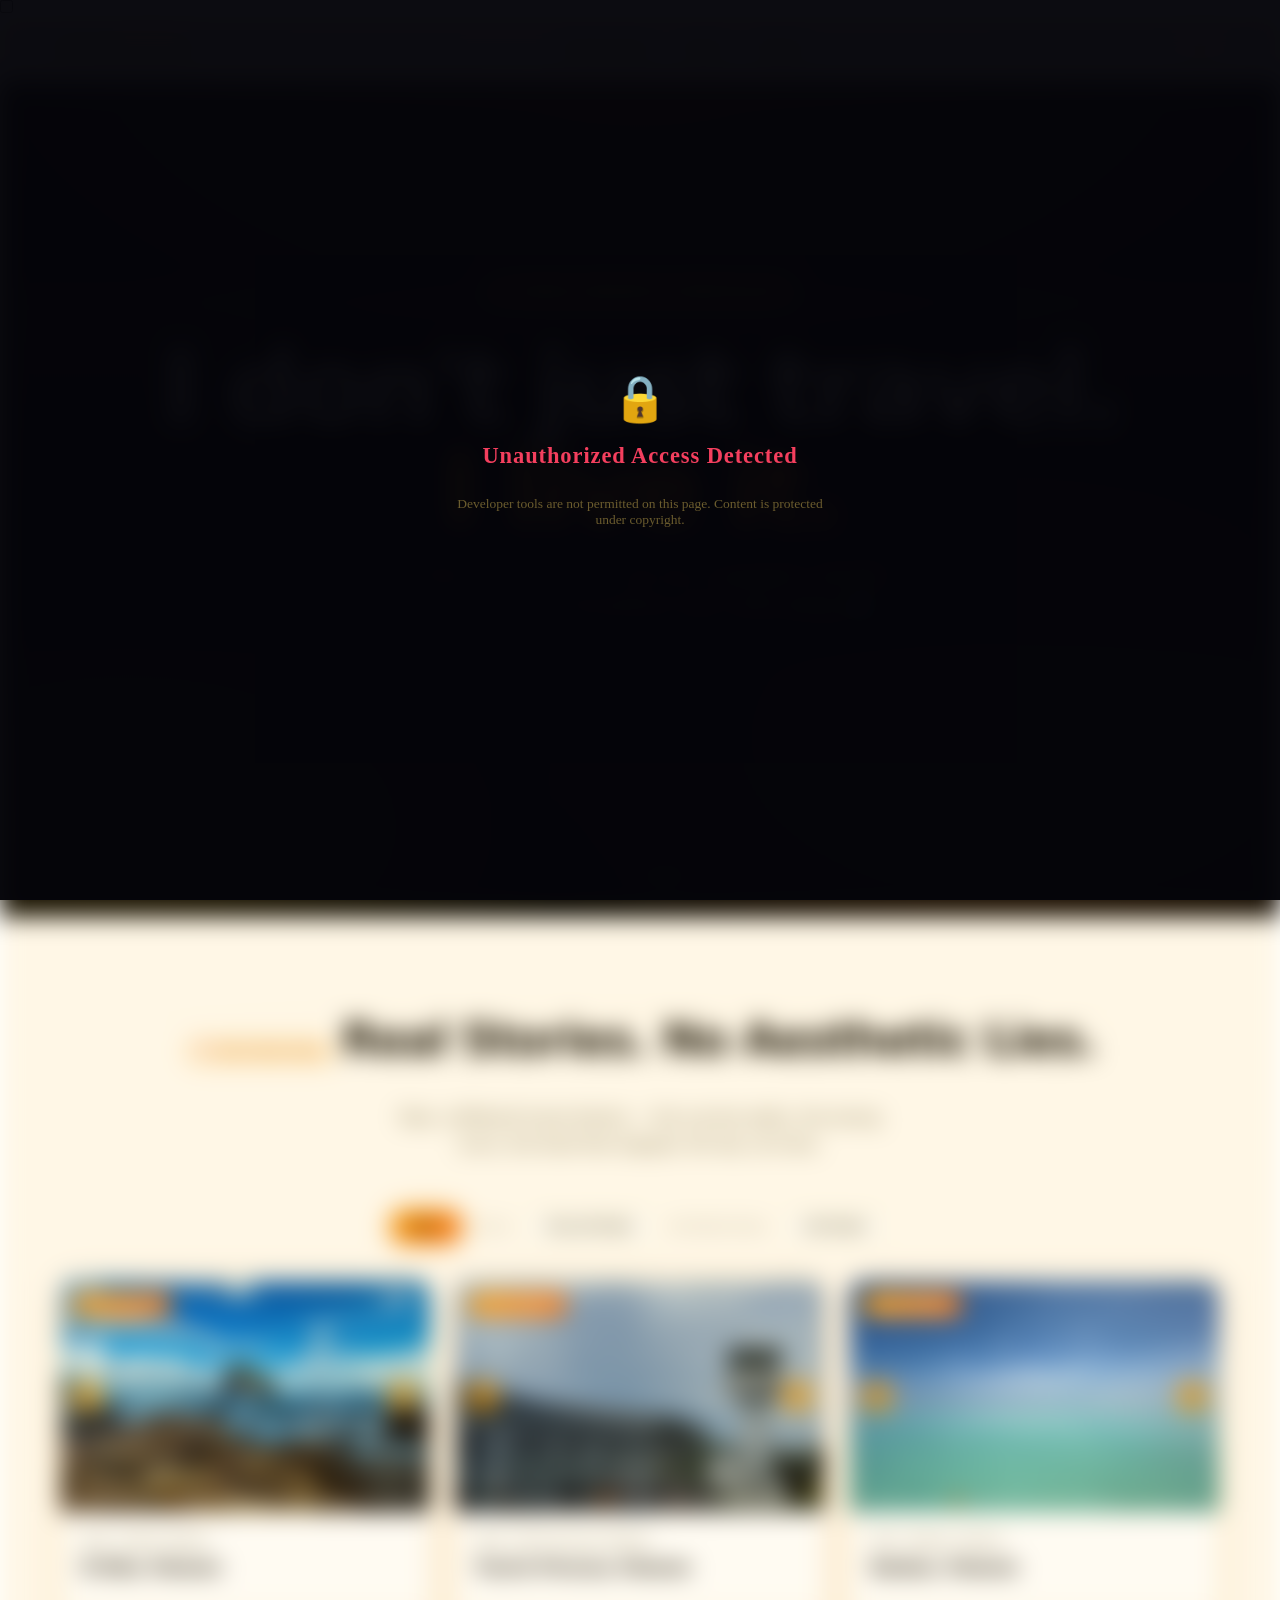
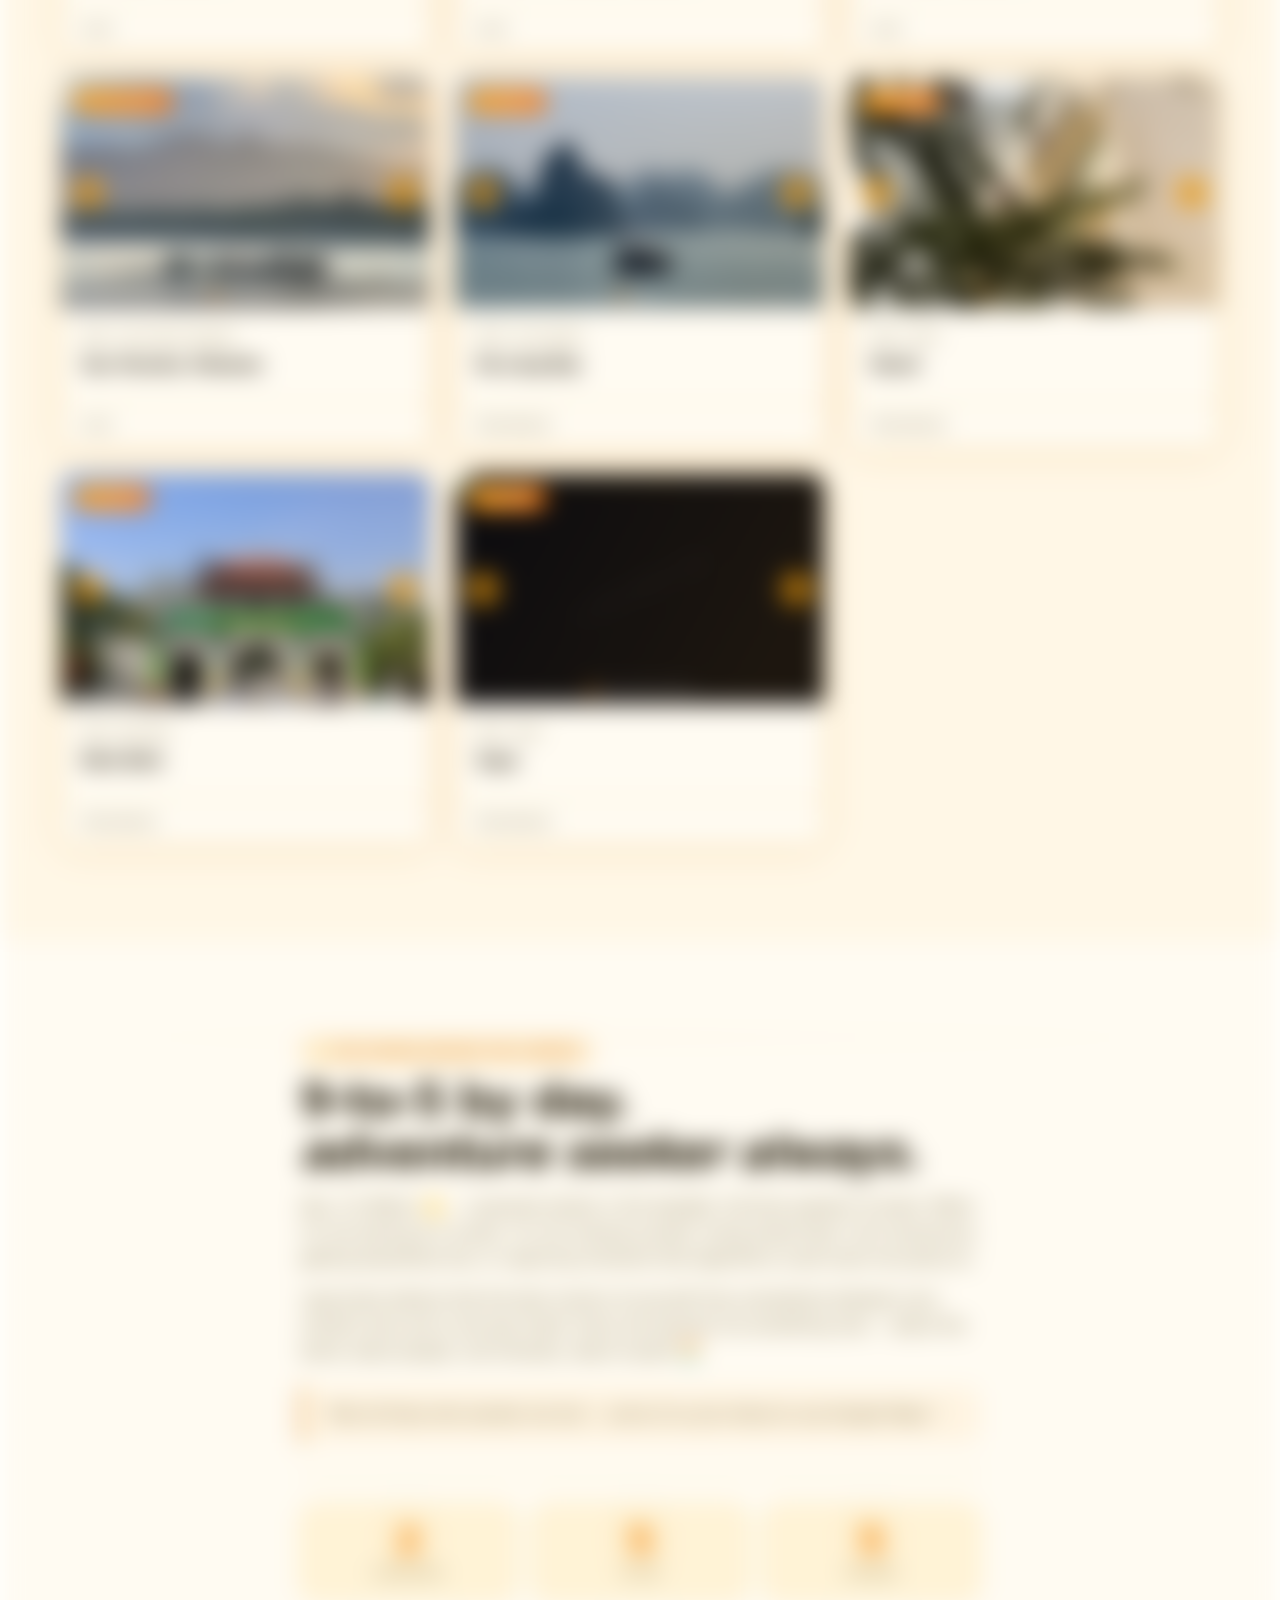
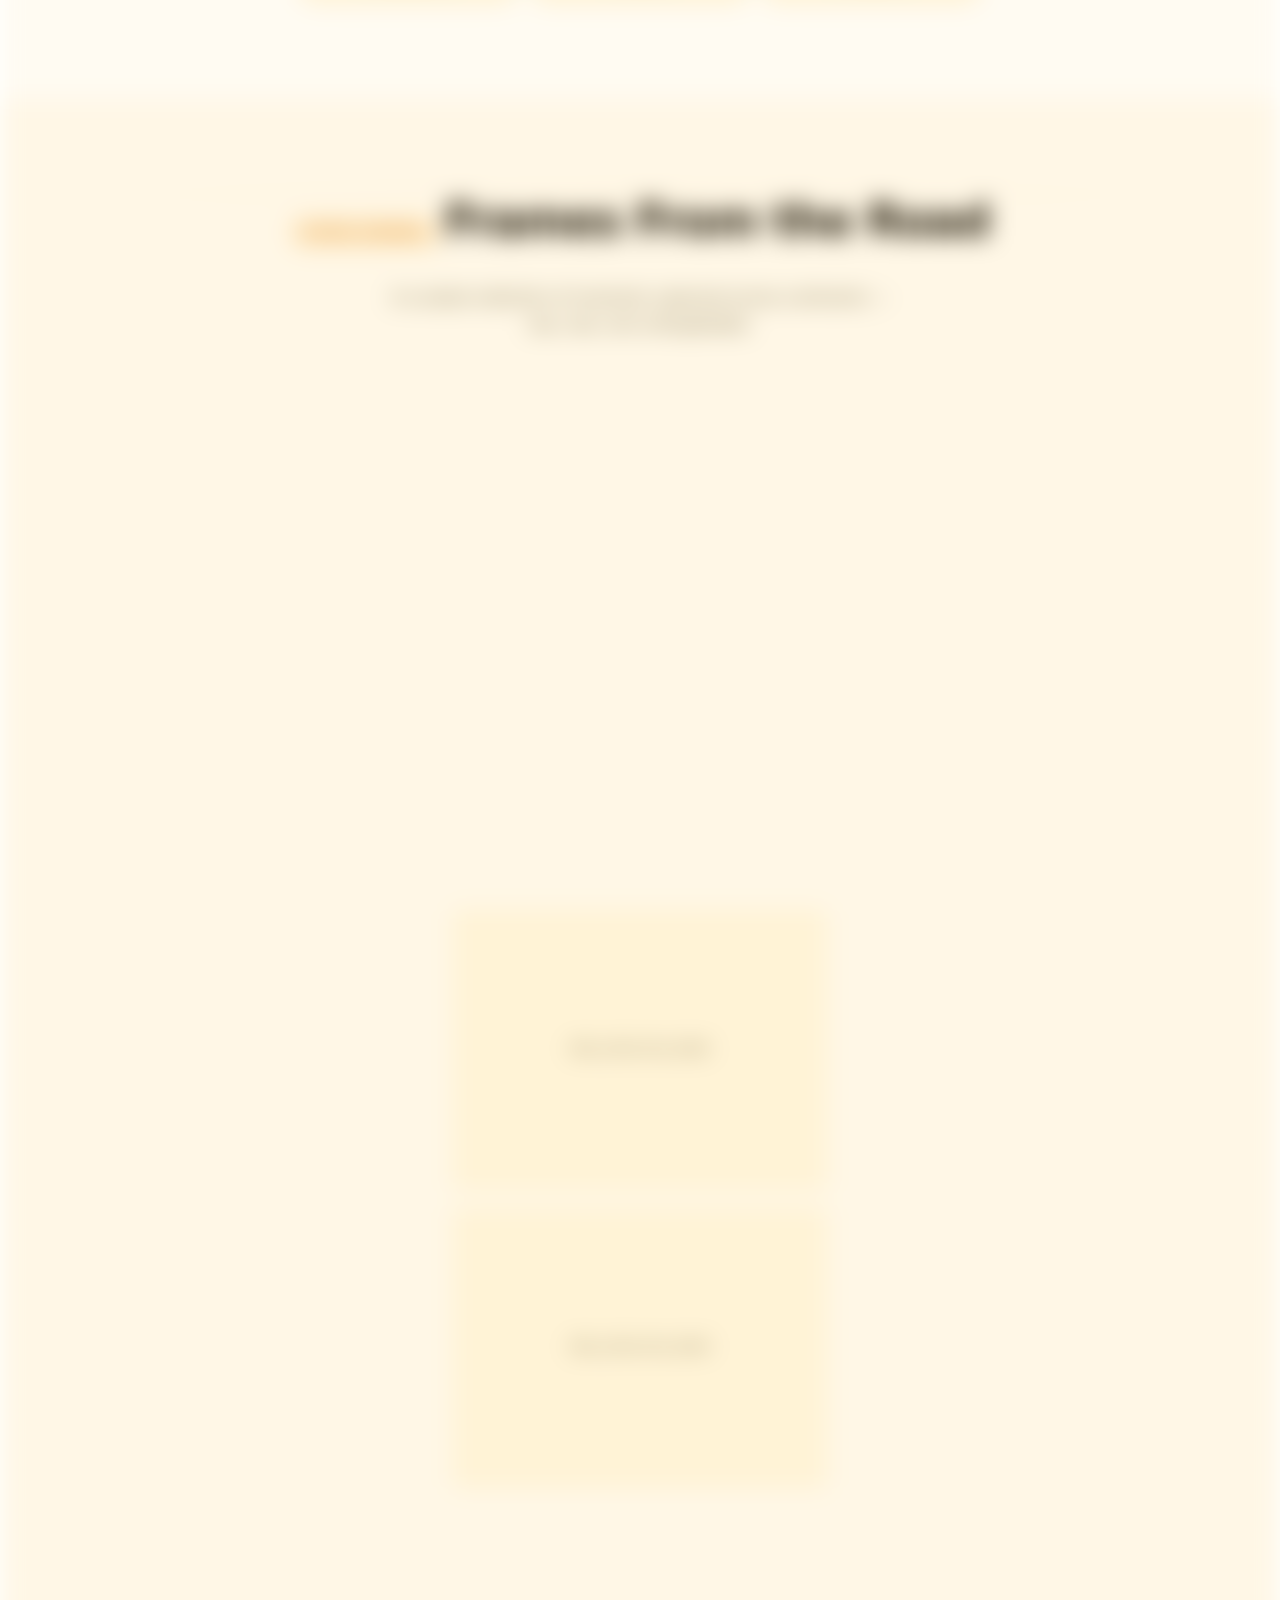
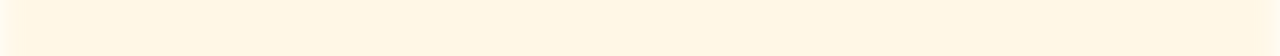
==== commit 3560f749: "Auto-update: new content added on Sun 06/28/2026  0:49:46.31" ====
--- a/bob-artifacts/travel-vlog.html
+++ b/bob-artifacts/travel-vlog.html
@@ -12,8 +12,8 @@
 <title>KYAHWERU — Travel Vlog by Wilson Serquina</title>
 <meta name="description" content="A premium travel vlog exploring the world's most breathtaking destinations. Stories, photography, and adventure." />
 <link rel="stylesheet" href="travel-vlog.css" />
-<script>window.__STORIES_DATA__={"version":1,"stories":[{"year":"2024","id":"philippines-2024-el-nido-palawan","paragraphs":["El Nido Adventure — Chasing Islands, Caves, and Ocean Wonders","After exploring the hidden side of Palawan, the adventure continued to one of its most iconic destinations — El Nido.","For this trip, we joined Tour Package B, a journey that took us through some of El Nido’s beautiful island landscapes, hidden beaches, and natural wonders. The day was filled with boat rides across the turquoise waters, exploring breathtaking islands, and discovering why El Nido continues to be one of the most loved destinations in the Philippines.","Each stop felt like a scene from a travel documentary — limestone cliffs rising from the sea, crystal-clear waters surrounding the islands, and peaceful moments where you just stop and appreciate how beautiful nature can be.","Beyond the island hopping experience, I also got to try something more adventurous — the El Nido zipline. Flying above the ocean with the island views below was definitely one of those moments that made the trip more memorable. It was a mix of excitement, nervousness, and pure adrenaline.","We also made a quick detour to Lio Beach, a perfect place to slow down after the adventure. Compared to the busy island hopping schedule, Lio gave a different vibe — more relaxed, scenic, and a great spot to just enjoy the beach atmosphere.","El Nido wasn’t just about the famous views you see online. It was about experiencing the adventure behind those photos — the boat rides, the exploration, the little side trips, and the unforgettable moments along the way.","Another chapter of chasing places, creating memories, and discovering more of what Palawan has to offer. 🌊🏝️","El Nido — where every island has a story."],"destination":"El Nido, Palawan","region":"Local","title":"El Nido, Palawan","images":[{"file":"2908578C-EB2E-4F97-98CF-67C0F395562F.JPEG","alt":"El Nido, Palawan - 2908578C-EB2E-4F97-98CF-67C0F395562F"},{"file":"985ABBCE-2535-4D35-854B-2B9D72324FFC.JPEG","alt":"El Nido, Palawan - 985ABBCE-2535-4D35-854B-2B9D72324FFC"},{"file":"B9E37323-E767-43B6-9DD0-271D5958F5BA.JPEG","alt":"El Nido, Palawan - B9E37323-E767-43B6-9DD0-271D5958F5BA"},{"file":"IMG_2248.JPEG","alt":"El Nido, Palawan - IMG_2248"},{"file":"IMG_2269.JPEG","alt":"El Nido, Palawan - IMG_2269"},{"file":"IMG_2283.JPEG","alt":"El Nido, Palawan - IMG_2283"},{"file":"IMG_2284.JPEG","alt":"El Nido, Palawan - IMG_2284"},{"file":"IMG_2344.JPEG","alt":"El Nido, Palawan - IMG_2344"},{"file":"IMG_2352.JPEG","alt":"El Nido, Palawan - IMG_2352"},{"file":"IMG_2357.JPEG","alt":"El Nido, Palawan - IMG_2357"},{"file":"IMG_2403.JPEG","alt":"El Nido, Palawan - IMG_2403"},{"file":"IMG_2409.JPEG","alt":"El Nido, Palawan - IMG_2409"},{"file":"IMG_2416.JPEG","alt":"El Nido, Palawan - IMG_2416"}],"date":"2024","countryLabel":"Philippines","path":"Stories/Philippines/2024/El Nido, Palawan","country":"Philippines","countryId":"philippines"},{"year":"2025","id":"philippines-2025-balabac-palawan","paragraphs":["Balabac Adventure — A Journey to Palawan’s Hidden Paradise","Some places don’t feel real until you finally see them — and Balabac was one of those places.","Far from the usual tourist spots of Palawan, this adventure was a journey into the untouched side of the island. After a long trip to the southernmost part of Palawan, I finally reached a paradise known for its crystal-clear waters, powdery white sandbars, and islands that look like they came straight out of a postcard.","The days were spent island hopping from one hidden gem to another — chasing turquoise waters, walking on endless sandbars, and discovering beaches that felt almost untouched by time. Every stop had its own story: from swimming in clear blue waters, seeing marine life beneath the surface, to simply sitting by the shore and appreciating how beautiful and quiet nature can be.","But Balabac wasn’t just about the breathtaking views. It was about the journey itself — the early morning boat rides, the unpredictable waves, the simple island life, and the feeling of being somewhere far away from the usual rush of the city.","There were moments when the adventure became challenging — the long hours on the road, the tiredness after exploring multiple islands, and the lack of comfort compared to typical vacations. But those little struggles made the experience more memorable.","Standing on those sandbars, surrounded by endless ocean, I realized why Balabac is often called one of Palawan’s last frontiers. It wasn’t just a destination to visit — it was an adventure to experience.","A reminder that sometimes the best places are the ones that require a little more effort to reach. 🌊🏝️","Balabac — remote, raw, and unforgettable."],"destination":"Balabac, Palawan","region":"Local","title":"Balabac, Palawan","images":[{"file":"IMG_0690.JPEG","alt":"Balabac, Palawan - IMG_0690"},{"file":"IMG_0691.JPEG","alt":"Balabac, Palawan - IMG_0691"},{"file":"IMG_0703.JPEG","alt":"Balabac, Palawan - IMG_0703"},{"file":"IMG_0708.JPEG","alt":"Balabac, Palawan - IMG_0708"},{"file":"IMG_0735.JPEG","alt":"Balabac, Palawan - IMG_0735"},{"file":"IMG_0812.JPEG","alt":"Balabac, Palawan - IMG_0812"},{"file":"IMG_0829.JPEG","alt":"Balabac, Palawan - IMG_0829"},{"file":"IMG_0850.JPEG","alt":"Balabac, Palawan - IMG_0850"},{"file":"IMG_0854.JPEG","alt":"Balabac, Palawan - IMG_0854"},{"file":"IMG_0869.JPEG","alt":"Balabac, Palawan - IMG_0869"},{"file":"IMG_1021.JPEG","alt":"Balabac, Palawan - IMG_1021"},{"file":"IMG_1057.JPEG","alt":"Balabac, Palawan - IMG_1057"},{"file":"IMG_1062.JPEG","alt":"Balabac, Palawan - IMG_1062"},{"file":"IMG_1112.JPEG","alt":"Balabac, Palawan - IMG_1112"}],"date":"2025","countryLabel":"Philippines","path":"Stories/Philippines/2025/Balabac, Palawan","country":"Philippines","countryId":"philippines"},{"year":"2025","id":"philippines-2025-san-vicente-palawan","paragraphs":["This was taken last February 2025, when I visited this place to celebrate my friend’s birthday. After an hour-long van ride from Puerto Princesa, we finally arrived at this hidden gem tucked away in Palawan. The journey itself already felt like part of the adventure — passing through quiet roads and scenic views before reaching a place that I could truly call a secret paradise. It felt raw, peaceful, and full of untouched potential, like a place waiting to be discovered by more travelers.","The yellow-glazed photo was captured during our sunrise walk along Ursula’s Long Beach. The entire shoreline was painted with warm golden tones as the sun slowly rose, filling the morning sky with beautiful shades of orange and yellow. Standing there with the calm waves, fresh breeze, and that breathtaking sunrise in front of us, I already knew it was going to be an amazing day.","One of the most memorable moments was getting the chance to join the local fishermen along the coast as they pulled their fishing nets back to shore early in the morning. Watching their teamwork and experiencing a small part of their daily routine made the trip even more special. After helping out, we were rewarded with a kind gesture — they gave us a discount on a few kilograms of freshly caught fish from their morning haul. We happily told them, “We’re buying this for our lunch,” and ended up enjoying the freshest seafood we could ask for, straight from the ocean to our table.","It wasn’t just a trip to a beautiful place; it was an experience filled with simple moments, local stories, and a deeper appreciation for the people and places that make every adventure memorable."],"destination":"San Vicente, Palawan","region":"Local","title":"San Vicente, Palawan","images":[{"file":"WhatsApp Image 2026-06-27 at 12.59.09 AM (1).jpeg","alt":"San Vicente, Palawan - WhatsApp Image 2026-06-27 at 12.59.09 AM (1)"},{"file":"WhatsApp Image 2026-06-27 at 12.59.09 AM (2).jpeg","alt":"San Vicente, Palawan - WhatsApp Image 2026-06-27 at 12.59.09 AM (2)"},{"file":"WhatsApp Image 2026-06-27 at 12.59.09 AM.jpeg","alt":"San Vicente, Palawan - WhatsApp Image 2026-06-27 at 12.59.09 AM"},{"file":"WhatsApp Image 2026-06-27 at 12.59.10 AM (1).jpeg","alt":"San Vicente, Palawan - WhatsApp Image 2026-06-27 at 12.59.10 AM (1)"},{"file":"WhatsApp Image 2026-06-27 at 12.59.10 AM (2).jpeg","alt":"San Vicente, Palawan - WhatsApp Image 2026-06-27 at 12.59.10 AM (2)"},{"file":"WhatsApp Image 2026-06-27 at 12.59.10 AM.jpeg","alt":"San Vicente, Palawan - WhatsApp Image 2026-06-27 at 12.59.10 AM"}],"date":"2025","countryLabel":"Philippines","path":"Stories/Philippines/2025/San Vicente, Palawan","country":"Philippines","countryId":"philippines"},{"year":"2024","id":"vietnam-2024-ha-long-bay","paragraphs":["Ha Long Bay: A Day Lost Between Limestone Giants","I joined a joiner tour to explore one of Vietnam’s most iconic destinations — Ha Long Bay. At first, I wasn’t sure what to expect traveling with a group of strangers, but sometimes the best adventures come from stepping outside your comfort zone.","Early in the morning, I was picked up from Hanoi and started the journey toward the coast. The ride itself became part of the experience — watching the busy city slowly turn into quiet countryside landscapes, passing through local towns and seeing a different side of Vietnam beyond the usual tourist spots.","Upon arriving at Ha Long Bay, the scenery instantly felt unreal. The emerald waters, towering limestone karsts, and misty islands looked like something straight out of a painting. Being on the cruise, surrounded by people from different places and backgrounds, made the whole experience even more memorable. A simple joiner tour turned into a small community of travelers sharing stories, taking photos, and enjoying the same view together.","We explored caves carved by nature, cruised between the massive rock formations, and enjoyed the calmness of the bay. Every turn of the boat revealed another breathtaking view — another reminder of how powerful and beautiful nature can be.","What made the trip special wasn’t just the destination, but the journey itself. I came as a solo traveler joining a group of strangers, but I left with memories of a place that felt timeless and moments shared with people I might never have met otherwise.","Ha Long Bay wasn’t just a stop on my itinerary — it was a reminder that sometimes the best adventures happen when you simply say yes and go."],"destination":"Ha Long Bay","region":"International","title":"Ha Long Bay","images":[{"file":"IMG_6878.JPEG","alt":"Ha Long Bay - IMG_6878"},{"file":"IMG_6881.JPEG","alt":"Ha Long Bay - IMG_6881"},{"file":"IMG_6905.JPEG","alt":"Ha Long Bay - IMG_6905"},{"file":"IMG_6911.JPEG","alt":"Ha Long Bay - IMG_6911"}],"date":"2024","countryLabel":"Vietnam","path":"Stories/Vietnam/2024/Ha Long Bay","country":"Vietnam","countryId":"vietnam"},{"year":"2024","id":"vietnam-2024-hanoi","paragraphs":["Hanoi, Vietnam - Getting Lost in the Heart of the City","Hanoi was never about checking off a list of tourist spots for me. It was about slowing down, walking without a plan, and letting the city reveal itself one street at a time.","I spent my days wandering around the Old Quarter, where every corner felt alive — from the endless sound of motorbikes passing by, small local shops hidden in narrow alleys, to street vendors preparing food right in front of you. The city had this beautiful chaos that somehow felt comforting.","One of my favorite parts of Hanoi was discovering its food culture. I went on a little food adventure — trying different egg coffees, searching for the perfect Bahn Mi, and walking around to find that unforgettable bowl of Phở that captures the true taste of Vietnam.","There was something special about sitting in a small café, holding a cup of Vietnamese coffee, watching locals go about their day. Simple moments, but the kind of memories that make traveling worth it.","Hanoi reminded me that sometimes the best way to experience a place is not through an itinerary, but by getting lost — following random streets, trying local flavors, and collecting stories along the way.","A few days in Hanoi, but a lifetime of memories.✨"],"destination":"Hanoi","region":"International","title":"Hanoi","images":[{"file":"IMG_6826.JPEG","alt":"Hanoi - IMG_6826"},{"file":"IMG_6829.JPEG","alt":"Hanoi - IMG_6829"},{"file":"IMG_6843.JPEG","alt":"Hanoi - IMG_6843"},{"file":"IMG_7190.JPEG","alt":"Hanoi - IMG_7190"},{"file":"IMG_7193.JPEG","alt":"Hanoi - IMG_7193"},{"file":"IMG_7195.JPEG","alt":"Hanoi - IMG_7195"},{"file":"IMG_7197.JPEG","alt":"Hanoi - IMG_7197"},{"file":"IMG_7213.JPEG","alt":"Hanoi - IMG_7213"},{"file":"IMG_7239.JPEG","alt":"Hanoi - IMG_7239"}],"date":"2024","countryLabel":"Vietnam","path":"Stories/Vietnam/2024/Hanoi","country":"Vietnam","countryId":"vietnam"},{"year":"2024","id":"vietnam-2024-ninh-binh","paragraphs":["Ninh Binh, Vietnam - A Day Where Nature Felt Like a Movie Scene","Ninh Binh was one of those places where I came in with expectations, but still ended up being amazed.","I joined a group tour to explore some of the most iconic spots in the area — starting with the ancient capital of Hoa Lu, cruising through the breathtaking landscapes of Trang An, and ending the day with the famous climb at Mua Cave.","Among everything we visited, Trang An Complex became the highlight of the trip. Gliding through the calm waters surrounded by towering limestone mountains, hidden caves, and untouched greenery felt like entering another world. It was peaceful, cinematic, and honestly one of those moments where you just stop and appreciate how beautiful nature can be.","But of course, the adventure wasn’t complete without the Mua Cave hike. 😂","The climb was challenging, especially under the heat, but reaching the top made every step worth it. Standing above Ninh Binh with the panoramic view of endless mountains and rice fields gave me that feeling I always chase when traveling — that mix of exhaustion, excitement, and “I actually made it here.”","Tired legs, sweaty shirt, but a happy heart.","Ninh Binh reminded me that sometimes the best travel memories come from the moments that test you a little — the climbs, the long walks, and the adventures that leave you tired but fulfilled.","Another story added to the journey."],"destination":"Ninh Binh","region":"International","title":"Ninh Binh","images":[{"file":"IMG_7241.JPEG","alt":"Ninh Binh - IMG_7241"},{"file":"IMG_7257.JPEG","alt":"Ninh Binh - IMG_7257"},{"file":"IMG_7275.JPEG","alt":"Ninh Binh - IMG_7275"},{"file":"IMG_7276.JPEG","alt":"Ninh Binh - IMG_7276"},{"file":"IMG_7293.JPEG","alt":"Ninh Binh - IMG_7293"},{"file":"IMG_7327.JPEG","alt":"Ninh Binh - IMG_7327"},{"file":"IMG_7331.JPEG","alt":"Ninh Binh - IMG_7331"},{"file":"IMG_7335.JPEG","alt":"Ninh Binh - IMG_7335"},{"file":"IMG_7339.JPEG","alt":"Ninh Binh - IMG_7339"},{"file":"IMG_7347.JPEG","alt":"Ninh Binh - IMG_7347"},{"file":"IMG_7363.JPEG","alt":"Ninh Binh - IMG_7363"},{"file":"IMG_7373.JPEG","alt":"Ninh Binh - IMG_7373"},{"file":"IMG_7378.JPEG","alt":"Ninh Binh - IMG_7378"},{"file":"IMG_7402.JPEG","alt":"Ninh Binh - IMG_7402"},{"file":"IMG_7488.JPEG","alt":"Ninh Binh - IMG_7488"},{"file":"IMG_7505.JPEG","alt":"Ninh Binh - IMG_7505"}],"date":"2024","countryLabel":"Vietnam","path":"Stories/Vietnam/2024/Ninh Binh","country":"Vietnam","countryId":"vietnam"},{"year":"2024","id":"vietnam-2024-sapa","paragraphs":["Sapa, Vietnam — Where the Mountains Whisper Stories","Sapa was one of those places that felt like stepping into a different world. Unlike the usual guided tours, I decided to explore it through a DIY adventure, giving myself the freedom to follow the roads, discover hidden corners, and experience the town at my own pace.","Surrounded by towering mountains, endless rice terraces, and the cool mist of northern Vietnam, Sapa had a quiet charm that instantly captured me. Every turn along the mountain roads felt like a new postcard — from the traditional villages tucked between valleys to the locals carrying stories and traditions passed down through generations.","One of the highlights of the journey was conquering Fansipan, known as the “Roof of Indochina.” Riding the cable car above the clouds was already an experience on its own, but reaching the peak felt even more rewarding. Standing at the summit, surrounded by fog, wind, and endless mountain views, I understood why this place is considered one of Vietnam’s most breathtaking destinations. It was a moment where the journey mattered just as much as the destination.","The adventure continued in the villages, where I explored the culture and landscapes of Sapa. I also tried the Mong Village Alpine Coaster, adding a fun and unexpected twist to the mountain experience. Racing down the slopes while surrounded by the scenery of Sapa was the perfect mix of adrenaline and appreciation for the beauty around me.","Sapa reminded me that traveling is not always about following an itinerary — sometimes the best memories come from simply wandering, getting a little lost, and letting the place reveal itself. A DIY trip, a mountain peak, a cultural encounter, and a story I’ll carry with me from Vietnam’s beautiful highlands."],"destination":"Sapa","region":"International","title":"Sapa","images":[{"file":"IMG_20241105_0006.JPEG","alt":"Sapa - IMG_20241105_0006"},{"file":"IMG_20241105_0009.JPEG","alt":"Sapa - IMG_20241105_0009"},{"file":"IMG_20241105_0024.JPEG","alt":"Sapa - IMG_20241105_0024"},{"file":"IMG_6047.JPEG","alt":"Sapa - IMG_6047"},{"file":"IMG_6134.JPEG","alt":"Sapa - IMG_6134"},{"file":"IMG_6247.JPEG","alt":"Sapa - IMG_6247"},{"file":"IMG_6267.JPEG","alt":"Sapa - IMG_6267"},{"file":"IMG_6523.JPEG","alt":"Sapa - IMG_6523"},{"file":"IMG_6562.JPEG","alt":"Sapa - IMG_6562"}],"date":"2024","countryLabel":"Vietnam","path":"Stories/Vietnam/2024/Sapa","country":"Vietnam","countryId":"vietnam"}]};</script>
-<script>window.__GALLERY_DATA__={"version":1,"categories":[{"label":"All Photos","folders":[{"path":".","name":"Gallery","photos":[{"caption":"2908578C-EB2E-4F97-98CF-67C0F395562F","alt":"Gallery - 2908578C-EB2E-4F97-98CF-67C0F395562F","file":"2908578C-EB2E-4F97-98CF-67C0F395562F.JPEG"},{"caption":"985ABBCE-2535-4D35-854B-2B9D72324FFC","alt":"Gallery - 985ABBCE-2535-4D35-854B-2B9D72324FFC","file":"985ABBCE-2535-4D35-854B-2B9D72324FFC.JPEG"},{"caption":"B9E37323-E767-43B6-9DD0-271D5958F5BA","alt":"Gallery - B9E37323-E767-43B6-9DD0-271D5958F5BA","file":"B9E37323-E767-43B6-9DD0-271D5958F5BA.JPEG"},{"caption":"IMG_0690","alt":"Gallery - IMG_0690","file":"IMG_0690.JPEG"},{"caption":"IMG_0691","alt":"Gallery - IMG_0691","file":"IMG_0691.JPEG"},{"caption":"IMG_0701","alt":"Gallery - IMG_0701","file":"IMG_0701.JPEG"},{"caption":"IMG_0703","alt":"Gallery - IMG_0703","file":"IMG_0703.JPEG"},{"caption":"IMG_0708","alt":"Gallery - IMG_0708","file":"IMG_0708.JPEG"},{"caption":"IMG_0735","alt":"Gallery - IMG_0735","file":"IMG_0735.JPEG"},{"caption":"IMG_0812","alt":"Gallery - IMG_0812","file":"IMG_0812.JPEG"},{"caption":"IMG_0829","alt":"Gallery - IMG_0829","file":"IMG_0829.JPEG"},{"caption":"IMG_0850","alt":"Gallery - IMG_0850","file":"IMG_0850.JPEG"},{"caption":"IMG_0852","alt":"Gallery - IMG_0852","file":"IMG_0852.JPEG"},{"caption":"IMG_0854","alt":"Gallery - IMG_0854","file":"IMG_0854.JPEG"},{"caption":"IMG_0869","alt":"Gallery - IMG_0869","file":"IMG_0869.JPEG"},{"caption":"IMG_1021","alt":"Gallery - IMG_1021","file":"IMG_1021.JPEG"},{"caption":"IMG_1036","alt":"Gallery - IMG_1036","file":"IMG_1036.JPEG"},{"caption":"IMG_1042","alt":"Gallery - IMG_1042","file":"IMG_1042.JPEG"},{"caption":"IMG_1057","alt":"Gallery - IMG_1057","file":"IMG_1057.JPEG"},{"caption":"IMG_1061","alt":"Gallery - IMG_1061","file":"IMG_1061.JPEG"},{"caption":"IMG_1062","alt":"Gallery - IMG_1062","file":"IMG_1062.JPEG"},{"caption":"IMG_1112","alt":"Gallery - IMG_1112","file":"IMG_1112.JPEG"},{"caption":"IMG_1265","alt":"Gallery - IMG_1265","file":"IMG_1265.JPEG"},{"caption":"IMG_1272","alt":"Gallery - IMG_1272","file":"IMG_1272.JPEG"},{"caption":"IMG_1273","alt":"Gallery - IMG_1273","file":"IMG_1273.JPEG"},{"caption":"IMG_1276","alt":"Gallery - IMG_1276","file":"IMG_1276.JPEG"},{"caption":"IMG_1280","alt":"Gallery - IMG_1280","file":"IMG_1280.JPEG"},{"caption":"IMG_1286","alt":"Gallery - IMG_1286","file":"IMG_1286.JPEG"},{"caption":"IMG_20241105_0006","alt":"Gallery - IMG_20241105_0006","file":"IMG_20241105_0006.JPEG"},{"caption":"IMG_20241105_0009","alt":"Gallery - IMG_20241105_0009","file":"IMG_20241105_0009.JPEG"},{"caption":"IMG_20241105_0024","alt":"Gallery - IMG_20241105_0024","file":"IMG_20241105_0024.JPEG"},{"caption":"IMG_20241107_0037","alt":"Gallery - IMG_20241107_0037","file":"IMG_20241107_0037.JPEG"},{"caption":"IMG_20241107_0052","alt":"Gallery - IMG_20241107_0052","file":"IMG_20241107_0052.JPEG"},{"caption":"IMG_20241107_0056","alt":"Gallery - IMG_20241107_0056","file":"IMG_20241107_0056.JPEG"},{"caption":"IMG_2248","alt":"Gallery - IMG_2248","file":"IMG_2248.JPEG"},{"caption":"IMG_2269","alt":"Gallery - IMG_2269","file":"IMG_2269.JPEG"},{"caption":"IMG_2283","alt":"Gallery - IMG_2283","file":"IMG_2283.JPEG"},{"caption":"IMG_2284","alt":"Gallery - IMG_2284","file":"IMG_2284.JPEG"},{"caption":"IMG_2344","alt":"Gallery - IMG_2344","file":"IMG_2344.JPEG"},{"caption":"IMG_2352","alt":"Gallery - IMG_2352","file":"IMG_2352.JPEG"},{"caption":"IMG_2357","alt":"Gallery - IMG_2357","file":"IMG_2357.JPEG"},{"caption":"IMG_2403","alt":"Gallery - IMG_2403","file":"IMG_2403.JPEG"},{"caption":"IMG_2409","alt":"Gallery - IMG_2409","file":"IMG_2409.JPEG"},{"caption":"IMG_2416","alt":"Gallery - IMG_2416","file":"IMG_2416.JPEG"},{"caption":"IMG_6047","alt":"Gallery - IMG_6047","file":"IMG_6047.JPEG"},{"caption":"IMG_6134","alt":"Gallery - IMG_6134","file":"IMG_6134.JPEG"},{"caption":"IMG_6247","alt":"Gallery - IMG_6247","file":"IMG_6247.JPEG"},{"caption":"IMG_6523","alt":"Gallery - IMG_6523","file":"IMG_6523.JPEG"},{"caption":"IMG_6562","alt":"Gallery - IMG_6562","file":"IMG_6562.JPEG"},{"caption":"IMG_6826","alt":"Gallery - IMG_6826","file":"IMG_6826.JPEG"},{"caption":"IMG_6829","alt":"Gallery - IMG_6829","file":"IMG_6829.JPEG"},{"caption":"IMG_6843","alt":"Gallery - IMG_6843","file":"IMG_6843.JPEG"},{"caption":"IMG_6878","alt":"Gallery - IMG_6878","file":"IMG_6878.JPEG"},{"caption":"IMG_6881","alt":"Gallery - IMG_6881","file":"IMG_6881.JPEG"},{"caption":"IMG_6905","alt":"Gallery - IMG_6905","file":"IMG_6905.JPEG"},{"caption":"IMG_6911","alt":"Gallery - IMG_6911","file":"IMG_6911.JPEG"},{"caption":"IMG_7190","alt":"Gallery - IMG_7190","file":"IMG_7190.JPEG"},{"caption":"IMG_7193","alt":"Gallery - IMG_7193","file":"IMG_7193.JPEG"},{"caption":"IMG_7195","alt":"Gallery - IMG_7195","file":"IMG_7195.JPEG"},{"caption":"IMG_7197","alt":"Gallery - IMG_7197","file":"IMG_7197.JPEG"},{"caption":"IMG_7213","alt":"Gallery - IMG_7213","file":"IMG_7213.JPEG"},{"caption":"IMG_7239","alt":"Gallery - IMG_7239","file":"IMG_7239.JPEG"},{"caption":"IMG_7241","alt":"Gallery - IMG_7241","file":"IMG_7241.JPEG"},{"caption":"IMG_7257","alt":"Gallery - IMG_7257","file":"IMG_7257.JPEG"},{"caption":"IMG_7275","alt":"Gallery - IMG_7275","file":"IMG_7275.JPEG"},{"caption":"IMG_7276","alt":"Gallery - IMG_7276","file":"IMG_7276.JPEG"},{"caption":"IMG_7293","alt":"Gallery - IMG_7293","file":"IMG_7293.JPEG"},{"caption":"IMG_7327","alt":"Gallery - IMG_7327","file":"IMG_7327.JPEG"},{"caption":"IMG_7331","alt":"Gallery - IMG_7331","file":"IMG_7331.JPEG"},{"caption":"IMG_7335","alt":"Gallery - IMG_7335","file":"IMG_7335.JPEG"},{"caption":"IMG_7339","alt":"Gallery - IMG_7339","file":"IMG_7339.JPEG"},{"caption":"IMG_7347","alt":"Gallery - IMG_7347","file":"IMG_7347.JPEG"},{"caption":"IMG_7363","alt":"Gallery - IMG_7363","file":"IMG_7363.JPEG"},{"caption":"IMG_7373","alt":"Gallery - IMG_7373","file":"IMG_7373.JPEG"},{"caption":"IMG_7378","alt":"Gallery - IMG_7378","file":"IMG_7378.JPEG"},{"caption":"IMG_7402","alt":"Gallery - IMG_7402","file":"IMG_7402.JPEG"},{"caption":"IMG_7488","alt":"Gallery - IMG_7488","file":"IMG_7488.JPEG"},{"caption":"IMG_7505","alt":"Gallery - IMG_7505","file":"IMG_7505.JPEG"}]}],"id":"all-photos"}]};</script>
+<script>window.__STORIES_DATA__={"version":1,"stories":[{"year":"2024","id":"philippines-2024-el-nido-palawan","paragraphs":["El Nido Adventure — Chasing Islands, Caves, and Ocean Wonders","After exploring the hidden side of Palawan, the adventure continued to one of its most iconic destinations — El Nido.","For this trip, we joined Tour Package B, a journey that took us through some of El Nido’s beautiful island landscapes, hidden beaches, and natural wonders. The day was filled with boat rides across the turquoise waters, exploring breathtaking islands, and discovering why El Nido continues to be one of the most loved destinations in the Philippines.","Each stop felt like a scene from a travel documentary — limestone cliffs rising from the sea, crystal-clear waters surrounding the islands, and peaceful moments where you just stop and appreciate how beautiful nature can be.","Beyond the island hopping experience, I also got to try something more adventurous — the El Nido zipline. Flying above the ocean with the island views below was definitely one of those moments that made the trip more memorable. It was a mix of excitement, nervousness, and pure adrenaline.","We also made a quick detour to Lio Beach, a perfect place to slow down after the adventure. Compared to the busy island hopping schedule, Lio gave a different vibe — more relaxed, scenic, and a great spot to just enjoy the beach atmosphere.","El Nido wasn’t just about the famous views you see online. It was about experiencing the adventure behind those photos — the boat rides, the exploration, the little side trips, and the unforgettable moments along the way.","Another chapter of chasing places, creating memories, and discovering more of what Palawan has to offer. 🌊🏝️","El Nido — where every island has a story."],"destination":"El Nido, Palawan","region":"Local","title":"El Nido, Palawan","images":[{"file":"2908578C-EB2E-4F97-98CF-67C0F395562F.JPEG","alt":"El Nido, Palawan - 2908578C-EB2E-4F97-98CF-67C0F395562F"},{"file":"985ABBCE-2535-4D35-854B-2B9D72324FFC.JPEG","alt":"El Nido, Palawan - 985ABBCE-2535-4D35-854B-2B9D72324FFC"},{"file":"B9E37323-E767-43B6-9DD0-271D5958F5BA.JPEG","alt":"El Nido, Palawan - B9E37323-E767-43B6-9DD0-271D5958F5BA"},{"file":"IMG_2248.JPEG","alt":"El Nido, Palawan - IMG_2248"},{"file":"IMG_2269.JPEG","alt":"El Nido, Palawan - IMG_2269"},{"file":"IMG_2283.JPEG","alt":"El Nido, Palawan - IMG_2283"},{"file":"IMG_2284.JPEG","alt":"El Nido, Palawan - IMG_2284"},{"file":"IMG_2344.JPEG","alt":"El Nido, Palawan - IMG_2344"},{"file":"IMG_2352.JPEG","alt":"El Nido, Palawan - IMG_2352"},{"file":"IMG_2357.JPEG","alt":"El Nido, Palawan - IMG_2357"},{"file":"IMG_2403.JPEG","alt":"El Nido, Palawan - IMG_2403"},{"file":"IMG_2409.JPEG","alt":"El Nido, Palawan - IMG_2409"},{"file":"IMG_2416.JPEG","alt":"El Nido, Palawan - IMG_2416"}],"date":"2024","countryLabel":"Philippines","path":"Stories/Philippines/2024/El Nido, Palawan","country":"Philippines","countryId":"philippines"},{"year":"2024","id":"philippines-2024-puerto-princesa-palawan","paragraphs":["Puerto Princesa Adventure — The Gateway to Palawan’s Wonders","Before reaching the more famous islands of Palawan, the journey started in Puerto Princesa — the city known as the gateway to the province’s natural treasures.","Unlike the island adventures that followed, Puerto Princesa had a different kind of charm. It was a mix of city life, nature, and quiet coastal moments — a place where you could slow down while still being surrounded by beautiful landscapes.","One of the highlights of the trip was exploring the Puerto Princesa Underground River, one of Palawan’s most iconic destinations. Entering the cave felt like stepping into another world — surrounded by massive rock formations, mysterious chambers, and the sound of nature echoing inside. It was a reminder of how incredible and powerful nature can be.","Beyond the famous attractions, Puerto Princesa was also about enjoying the simple moments — discovering local food, appreciating the peaceful surroundings, and taking in the beauty of Palawan at a slower pace.","This stop became the perfect beginning to a bigger Palawan adventure. A place that prepared the way for the beaches of El Nido and the untouched paradise of Balabac.","Sometimes the journey isn’t only about the final destination — it’s about the places that become part of the story along the way.","Puerto Princesa — where the Palawan adventure begins. 🌴✨"],"destination":"Puerto Princesa, Palawan","region":"Local","title":"Puerto Princesa, Palawan","images":[{"file":"IMG_1549.JPEG","alt":"Puerto Princesa, Palawan - IMG_1549"},{"file":"IMG_1586.JPEG","alt":"Puerto Princesa, Palawan - IMG_1586"},{"file":"IMG_1616.JPEG","alt":"Puerto Princesa, Palawan - IMG_1616"},{"file":"IMG_1654.JPEG","alt":"Puerto Princesa, Palawan - IMG_1654"},{"file":"IMG_1669.JPEG","alt":"Puerto Princesa, Palawan - IMG_1669"},{"file":"IMG_1681.JPEG","alt":"Puerto Princesa, Palawan - IMG_1681"},{"file":"IMG_1684.JPEG","alt":"Puerto Princesa, Palawan - IMG_1684"}],"date":"2024","countryLabel":"Philippines","path":"Stories/Philippines/2024/Puerto Princesa, Palawan","country":"Philippines","countryId":"philippines"},{"year":"2025","id":"philippines-2025-balabac-palawan","paragraphs":["Balabac Adventure — A Journey to Palawan’s Hidden Paradise","Some places don’t feel real until you finally see them — and Balabac was one of those places.","Far from the usual tourist spots of Palawan, this adventure was a journey into the untouched side of the island. After a long trip to the southernmost part of Palawan, I finally reached a paradise known for its crystal-clear waters, powdery white sandbars, and islands that look like they came straight out of a postcard.","The days were spent island hopping from one hidden gem to another — chasing turquoise waters, walking on endless sandbars, and discovering beaches that felt almost untouched by time. Every stop had its own story: from swimming in clear blue waters, seeing marine life beneath the surface, to simply sitting by the shore and appreciating how beautiful and quiet nature can be.","But Balabac wasn’t just about the breathtaking views. It was about the journey itself — the early morning boat rides, the unpredictable waves, the simple island life, and the feeling of being somewhere far away from the usual rush of the city.","There were moments when the adventure became challenging — the long hours on the road, the tiredness after exploring multiple islands, and the lack of comfort compared to typical vacations. But those little struggles made the experience more memorable.","Standing on those sandbars, surrounded by endless ocean, I realized why Balabac is often called one of Palawan’s last frontiers. It wasn’t just a destination to visit — it was an adventure to experience.","A reminder that sometimes the best places are the ones that require a little more effort to reach. 🌊🏝️","Balabac — remote, raw, and unforgettable."],"destination":"Balabac, Palawan","region":"Local","title":"Balabac, Palawan","images":[{"file":"IMG_0690.JPEG","alt":"Balabac, Palawan - IMG_0690"},{"file":"IMG_0691.JPEG","alt":"Balabac, Palawan - IMG_0691"},{"file":"IMG_0703.JPEG","alt":"Balabac, Palawan - IMG_0703"},{"file":"IMG_0708.JPEG","alt":"Balabac, Palawan - IMG_0708"},{"file":"IMG_0735.JPEG","alt":"Balabac, Palawan - IMG_0735"},{"file":"IMG_0812.JPEG","alt":"Balabac, Palawan - IMG_0812"},{"file":"IMG_0829.JPEG","alt":"Balabac, Palawan - IMG_0829"},{"file":"IMG_0850.JPEG","alt":"Balabac, Palawan - IMG_0850"},{"file":"IMG_0854.JPEG","alt":"Balabac, Palawan - IMG_0854"},{"file":"IMG_0869.JPEG","alt":"Balabac, Palawan - IMG_0869"},{"file":"IMG_1021.JPEG","alt":"Balabac, Palawan - IMG_1021"},{"file":"IMG_1057.JPEG","alt":"Balabac, Palawan - IMG_1057"},{"file":"IMG_1062.JPEG","alt":"Balabac, Palawan - IMG_1062"},{"file":"IMG_1112.JPEG","alt":"Balabac, Palawan - IMG_1112"}],"date":"2025","countryLabel":"Philippines","path":"Stories/Philippines/2025/Balabac, Palawan","country":"Philippines","countryId":"philippines"},{"year":"2025","id":"philippines-2025-san-vicente-palawan","paragraphs":["This was taken last February 2025, when I visited this place to celebrate my friend’s birthday. After an hour-long van ride from Puerto Princesa, we finally arrived at this hidden gem tucked away in Palawan. The journey itself already felt like part of the adventure — passing through quiet roads and scenic views before reaching a place that I could truly call a secret paradise. It felt raw, peaceful, and full of untouched potential, like a place waiting to be discovered by more travelers.","The yellow-glazed photo was captured during our sunrise walk along Ursula’s Long Beach. The entire shoreline was painted with warm golden tones as the sun slowly rose, filling the morning sky with beautiful shades of orange and yellow. Standing there with the calm waves, fresh breeze, and that breathtaking sunrise in front of us, I already knew it was going to be an amazing day.","One of the most memorable moments was getting the chance to join the local fishermen along the coast as they pulled their fishing nets back to shore early in the morning. Watching their teamwork and experiencing a small part of their daily routine made the trip even more special. After helping out, we were rewarded with a kind gesture — they gave us a discount on a few kilograms of freshly caught fish from their morning haul. We happily told them, “We’re buying this for our lunch,” and ended up enjoying the freshest seafood we could ask for, straight from the ocean to our table.","It wasn’t just a trip to a beautiful place; it was an experience filled with simple moments, local stories, and a deeper appreciation for the people and places that make every adventure memorable."],"destination":"San Vicente, Palawan","region":"Local","title":"San Vicente, Palawan","images":[{"file":"WhatsApp Image 2026-06-27 at 12.59.09 AM (1).jpeg","alt":"San Vicente, Palawan - WhatsApp Image 2026-06-27 at 12.59.09 AM (1)"},{"file":"WhatsApp Image 2026-06-27 at 12.59.09 AM (2).jpeg","alt":"San Vicente, Palawan - WhatsApp Image 2026-06-27 at 12.59.09 AM (2)"},{"file":"WhatsApp Image 2026-06-27 at 12.59.09 AM.jpeg","alt":"San Vicente, Palawan - WhatsApp Image 2026-06-27 at 12.59.09 AM"},{"file":"WhatsApp Image 2026-06-27 at 12.59.10 AM (1).jpeg","alt":"San Vicente, Palawan - WhatsApp Image 2026-06-27 at 12.59.10 AM (1)"},{"file":"WhatsApp Image 2026-06-27 at 12.59.10 AM (2).jpeg","alt":"San Vicente, Palawan - WhatsApp Image 2026-06-27 at 12.59.10 AM (2)"},{"file":"WhatsApp Image 2026-06-27 at 12.59.10 AM.jpeg","alt":"San Vicente, Palawan - WhatsApp Image 2026-06-27 at 12.59.10 AM"}],"date":"2025","countryLabel":"Philippines","path":"Stories/Philippines/2025/San Vicente, Palawan","country":"Philippines","countryId":"philippines"},{"year":"2024","id":"vietnam-2024-ha-long-bay","paragraphs":["Ha Long Bay: A Day Lost Between Limestone Giants","I joined a joiner tour to explore one of Vietnam’s most iconic destinations — Ha Long Bay. At first, I wasn’t sure what to expect traveling with a group of strangers, but sometimes the best adventures come from stepping outside your comfort zone.","Early in the morning, I was picked up from Hanoi and started the journey toward the coast. The ride itself became part of the experience — watching the busy city slowly turn into quiet countryside landscapes, passing through local towns and seeing a different side of Vietnam beyond the usual tourist spots.","Upon arriving at Ha Long Bay, the scenery instantly felt unreal. The emerald waters, towering limestone karsts, and misty islands looked like something straight out of a painting. Being on the cruise, surrounded by people from different places and backgrounds, made the whole experience even more memorable. A simple joiner tour turned into a small community of travelers sharing stories, taking photos, and enjoying the same view together.","We explored caves carved by nature, cruised between the massive rock formations, and enjoyed the calmness of the bay. Every turn of the boat revealed another breathtaking view — another reminder of how powerful and beautiful nature can be.","What made the trip special wasn’t just the destination, but the journey itself. I came as a solo traveler joining a group of strangers, but I left with memories of a place that felt timeless and moments shared with people I might never have met otherwise.","Ha Long Bay wasn’t just a stop on my itinerary — it was a reminder that sometimes the best adventures happen when you simply say yes and go."],"destination":"Ha Long Bay","region":"International","title":"Ha Long Bay","images":[{"file":"IMG_6878.JPEG","alt":"Ha Long Bay - IMG_6878"},{"file":"IMG_6881.JPEG","alt":"Ha Long Bay - IMG_6881"},{"file":"IMG_6905.JPEG","alt":"Ha Long Bay - IMG_6905"},{"file":"IMG_6911.JPEG","alt":"Ha Long Bay - IMG_6911"}],"date":"2024","countryLabel":"Vietnam","path":"Stories/Vietnam/2024/Ha Long Bay","country":"Vietnam","countryId":"vietnam"},{"year":"2024","id":"vietnam-2024-hanoi","paragraphs":["Hanoi, Vietnam - Getting Lost in the Heart of the City","Hanoi was never about checking off a list of tourist spots for me. It was about slowing down, walking without a plan, and letting the city reveal itself one street at a time.","I spent my days wandering around the Old Quarter, where every corner felt alive — from the endless sound of motorbikes passing by, small local shops hidden in narrow alleys, to street vendors preparing food right in front of you. The city had this beautiful chaos that somehow felt comforting.","One of my favorite parts of Hanoi was discovering its food culture. I went on a little food adventure — trying different egg coffees, searching for the perfect Bahn Mi, and walking around to find that unforgettable bowl of Phở that captures the true taste of Vietnam.","There was something special about sitting in a small café, holding a cup of Vietnamese coffee, watching locals go about their day. Simple moments, but the kind of memories that make traveling worth it.","Hanoi reminded me that sometimes the best way to experience a place is not through an itinerary, but by getting lost — following random streets, trying local flavors, and collecting stories along the way.","A few days in Hanoi, but a lifetime of memories.✨"],"destination":"Hanoi","region":"International","title":"Hanoi","images":[{"file":"IMG_6826.JPEG","alt":"Hanoi - IMG_6826"},{"file":"IMG_6829.JPEG","alt":"Hanoi - IMG_6829"},{"file":"IMG_6843.JPEG","alt":"Hanoi - IMG_6843"},{"file":"IMG_7190.JPEG","alt":"Hanoi - IMG_7190"},{"file":"IMG_7193.JPEG","alt":"Hanoi - IMG_7193"},{"file":"IMG_7195.JPEG","alt":"Hanoi - IMG_7195"},{"file":"IMG_7197.JPEG","alt":"Hanoi - IMG_7197"},{"file":"IMG_7213.JPEG","alt":"Hanoi - IMG_7213"},{"file":"IMG_7239.JPEG","alt":"Hanoi - IMG_7239"}],"date":"2024","countryLabel":"Vietnam","path":"Stories/Vietnam/2024/Hanoi","country":"Vietnam","countryId":"vietnam"},{"year":"2024","id":"vietnam-2024-ninh-binh","paragraphs":["Ninh Binh, Vietnam - A Day Where Nature Felt Like a Movie Scene","Ninh Binh was one of those places where I came in with expectations, but still ended up being amazed.","I joined a group tour to explore some of the most iconic spots in the area — starting with the ancient capital of Hoa Lu, cruising through the breathtaking landscapes of Trang An, and ending the day with the famous climb at Mua Cave.","Among everything we visited, Trang An Complex became the highlight of the trip. Gliding through the calm waters surrounded by towering limestone mountains, hidden caves, and untouched greenery felt like entering another world. It was peaceful, cinematic, and honestly one of those moments where you just stop and appreciate how beautiful nature can be.","But of course, the adventure wasn’t complete without the Mua Cave hike. 😂","The climb was challenging, especially under the heat, but reaching the top made every step worth it. Standing above Ninh Binh with the panoramic view of endless mountains and rice fields gave me that feeling I always chase when traveling — that mix of exhaustion, excitement, and “I actually made it here.”","Tired legs, sweaty shirt, but a happy heart.","Ninh Binh reminded me that sometimes the best travel memories come from the moments that test you a little — the climbs, the long walks, and the adventures that leave you tired but fulfilled.","Another story added to the journey."],"destination":"Ninh Binh","region":"International","title":"Ninh Binh","images":[{"file":"IMG_7241.JPEG","alt":"Ninh Binh - IMG_7241"},{"file":"IMG_7257.JPEG","alt":"Ninh Binh - IMG_7257"},{"file":"IMG_7275.JPEG","alt":"Ninh Binh - IMG_7275"},{"file":"IMG_7276.JPEG","alt":"Ninh Binh - IMG_7276"},{"file":"IMG_7293.JPEG","alt":"Ninh Binh - IMG_7293"},{"file":"IMG_7327.JPEG","alt":"Ninh Binh - IMG_7327"},{"file":"IMG_7331.JPEG","alt":"Ninh Binh - IMG_7331"},{"file":"IMG_7335.JPEG","alt":"Ninh Binh - IMG_7335"},{"file":"IMG_7339.JPEG","alt":"Ninh Binh - IMG_7339"},{"file":"IMG_7347.JPEG","alt":"Ninh Binh - IMG_7347"},{"file":"IMG_7363.JPEG","alt":"Ninh Binh - IMG_7363"},{"file":"IMG_7373.JPEG","alt":"Ninh Binh - IMG_7373"},{"file":"IMG_7378.JPEG","alt":"Ninh Binh - IMG_7378"},{"file":"IMG_7402.JPEG","alt":"Ninh Binh - IMG_7402"},{"file":"IMG_7488.JPEG","alt":"Ninh Binh - IMG_7488"},{"file":"IMG_7505.JPEG","alt":"Ninh Binh - IMG_7505"}],"date":"2024","countryLabel":"Vietnam","path":"Stories/Vietnam/2024/Ninh Binh","country":"Vietnam","countryId":"vietnam"},{"year":"2024","id":"vietnam-2024-sapa","paragraphs":["Sapa, Vietnam — Where the Mountains Whisper Stories","Sapa was one of those places that felt like stepping into a different world. Unlike the usual guided tours, I decided to explore it through a DIY adventure, giving myself the freedom to follow the roads, discover hidden corners, and experience the town at my own pace.","Surrounded by towering mountains, endless rice terraces, and the cool mist of northern Vietnam, Sapa had a quiet charm that instantly captured me. Every turn along the mountain roads felt like a new postcard — from the traditional villages tucked between valleys to the locals carrying stories and traditions passed down through generations.","One of the highlights of the journey was conquering Fansipan, known as the “Roof of Indochina.” Riding the cable car above the clouds was already an experience on its own, but reaching the peak felt even more rewarding. Standing at the summit, surrounded by fog, wind, and endless mountain views, I understood why this place is considered one of Vietnam’s most breathtaking destinations. It was a moment where the journey mattered just as much as the destination.","The adventure continued in the villages, where I explored the culture and landscapes of Sapa. I also tried the Mong Village Alpine Coaster, adding a fun and unexpected twist to the mountain experience. Racing down the slopes while surrounded by the scenery of Sapa was the perfect mix of adrenaline and appreciation for the beauty around me.","Sapa reminded me that traveling is not always about following an itinerary — sometimes the best memories come from simply wandering, getting a little lost, and letting the place reveal itself. A DIY trip, a mountain peak, a cultural encounter, and a story I’ll carry with me from Vietnam’s beautiful highlands."],"destination":"Sapa","region":"International","title":"Sapa","images":[{"file":"IMG_20241105_0006.JPEG","alt":"Sapa - IMG_20241105_0006"},{"file":"IMG_20241105_0009.JPEG","alt":"Sapa - IMG_20241105_0009"},{"file":"IMG_20241105_0024.JPEG","alt":"Sapa - IMG_20241105_0024"},{"file":"IMG_6047.JPEG","alt":"Sapa - IMG_6047"},{"file":"IMG_6134.JPEG","alt":"Sapa - IMG_6134"},{"file":"IMG_6247.JPEG","alt":"Sapa - IMG_6247"},{"file":"IMG_6267.JPEG","alt":"Sapa - IMG_6267"},{"file":"IMG_6523.JPEG","alt":"Sapa - IMG_6523"},{"file":"IMG_6562.JPEG","alt":"Sapa - IMG_6562"}],"date":"2024","countryLabel":"Vietnam","path":"Stories/Vietnam/2024/Sapa","country":"Vietnam","countryId":"vietnam"}]};</script>
+<script>window.__GALLERY_DATA__={"version":1,"categories":[{"label":"All Photos","folders":[{"path":".","name":"Gallery","photos":[{"caption":"2908578C-EB2E-4F97-98CF-67C0F395562F","alt":"Gallery - 2908578C-EB2E-4F97-98CF-67C0F395562F","file":"2908578C-EB2E-4F97-98CF-67C0F395562F.JPEG"},{"caption":"985ABBCE-2535-4D35-854B-2B9D72324FFC","alt":"Gallery - 985ABBCE-2535-4D35-854B-2B9D72324FFC","file":"985ABBCE-2535-4D35-854B-2B9D72324FFC.JPEG"},{"caption":"B9E37323-E767-43B6-9DD0-271D5958F5BA","alt":"Gallery - B9E37323-E767-43B6-9DD0-271D5958F5BA","file":"B9E37323-E767-43B6-9DD0-271D5958F5BA.JPEG"},{"caption":"IMG_0690","alt":"Gallery - IMG_0690","file":"IMG_0690.JPEG"},{"caption":"IMG_0691","alt":"Gallery - IMG_0691","file":"IMG_0691.JPEG"},{"caption":"IMG_0701","alt":"Gallery - IMG_0701","file":"IMG_0701.JPEG"},{"caption":"IMG_0703","alt":"Gallery - IMG_0703","file":"IMG_0703.JPEG"},{"caption":"IMG_0708","alt":"Gallery - IMG_0708","file":"IMG_0708.JPEG"},{"caption":"IMG_0735","alt":"Gallery - IMG_0735","file":"IMG_0735.JPEG"},{"caption":"IMG_0812","alt":"Gallery - IMG_0812","file":"IMG_0812.JPEG"},{"caption":"IMG_0829","alt":"Gallery - IMG_0829","file":"IMG_0829.JPEG"},{"caption":"IMG_0850","alt":"Gallery - IMG_0850","file":"IMG_0850.JPEG"},{"caption":"IMG_0852","alt":"Gallery - IMG_0852","file":"IMG_0852.JPEG"},{"caption":"IMG_0854","alt":"Gallery - IMG_0854","file":"IMG_0854.JPEG"},{"caption":"IMG_0869","alt":"Gallery - IMG_0869","file":"IMG_0869.JPEG"},{"caption":"IMG_1021","alt":"Gallery - IMG_1021","file":"IMG_1021.JPEG"},{"caption":"IMG_1036","alt":"Gallery - IMG_1036","file":"IMG_1036.JPEG"},{"caption":"IMG_1042","alt":"Gallery - IMG_1042","file":"IMG_1042.JPEG"},{"caption":"IMG_1057","alt":"Gallery - IMG_1057","file":"IMG_1057.JPEG"},{"caption":"IMG_1061","alt":"Gallery - IMG_1061","file":"IMG_1061.JPEG"},{"caption":"IMG_1062","alt":"Gallery - IMG_1062","file":"IMG_1062.JPEG"},{"caption":"IMG_1112","alt":"Gallery - IMG_1112","file":"IMG_1112.JPEG"},{"caption":"IMG_1265","alt":"Gallery - IMG_1265","file":"IMG_1265.JPEG"},{"caption":"IMG_1272","alt":"Gallery - IMG_1272","file":"IMG_1272.JPEG"},{"caption":"IMG_1273","alt":"Gallery - IMG_1273","file":"IMG_1273.JPEG"},{"caption":"IMG_1276","alt":"Gallery - IMG_1276","file":"IMG_1276.JPEG"},{"caption":"IMG_1280","alt":"Gallery - IMG_1280","file":"IMG_1280.JPEG"},{"caption":"IMG_1286","alt":"Gallery - IMG_1286","file":"IMG_1286.JPEG"},{"caption":"IMG_1549","alt":"Gallery - IMG_1549","file":"IMG_1549.JPEG"},{"caption":"IMG_1586","alt":"Gallery - IMG_1586","file":"IMG_1586.JPEG"},{"caption":"IMG_1616","alt":"Gallery - IMG_1616","file":"IMG_1616.JPEG"},{"caption":"IMG_1654","alt":"Gallery - IMG_1654","file":"IMG_1654.JPEG"},{"caption":"IMG_1669","alt":"Gallery - IMG_1669","file":"IMG_1669.JPEG"},{"caption":"IMG_1681","alt":"Gallery - IMG_1681","file":"IMG_1681.JPEG"},{"caption":"IMG_1684","alt":"Gallery - IMG_1684","file":"IMG_1684.JPEG"},{"caption":"IMG_20241105_0006","alt":"Gallery - IMG_20241105_0006","file":"IMG_20241105_0006.JPEG"},{"caption":"IMG_20241105_0009","alt":"Gallery - IMG_20241105_0009","file":"IMG_20241105_0009.JPEG"},{"caption":"IMG_20241105_0024","alt":"Gallery - IMG_20241105_0024","file":"IMG_20241105_0024.JPEG"},{"caption":"IMG_20241107_0037","alt":"Gallery - IMG_20241107_0037","file":"IMG_20241107_0037.JPEG"},{"caption":"IMG_20241107_0052","alt":"Gallery - IMG_20241107_0052","file":"IMG_20241107_0052.JPEG"},{"caption":"IMG_20241107_0056","alt":"Gallery - IMG_20241107_0056","file":"IMG_20241107_0056.JPEG"},{"caption":"IMG_2248","alt":"Gallery - IMG_2248","file":"IMG_2248.JPEG"},{"caption":"IMG_2269","alt":"Gallery - IMG_2269","file":"IMG_2269.JPEG"},{"caption":"IMG_2283","alt":"Gallery - IMG_2283","file":"IMG_2283.JPEG"},{"caption":"IMG_2284","alt":"Gallery - IMG_2284","file":"IMG_2284.JPEG"},{"caption":"IMG_2344","alt":"Gallery - IMG_2344","file":"IMG_2344.JPEG"},{"caption":"IMG_2352","alt":"Gallery - IMG_2352","file":"IMG_2352.JPEG"},{"caption":"IMG_2357","alt":"Gallery - IMG_2357","file":"IMG_2357.JPEG"},{"caption":"IMG_2403","alt":"Gallery - IMG_2403","file":"IMG_2403.JPEG"},{"caption":"IMG_2409","alt":"Gallery - IMG_2409","file":"IMG_2409.JPEG"},{"caption":"IMG_2416","alt":"Gallery - IMG_2416","file":"IMG_2416.JPEG"},{"caption":"IMG_6047","alt":"Gallery - IMG_6047","file":"IMG_6047.JPEG"},{"caption":"IMG_6134","alt":"Gallery - IMG_6134","file":"IMG_6134.JPEG"},{"caption":"IMG_6247","alt":"Gallery - IMG_6247","file":"IMG_6247.JPEG"},{"caption":"IMG_6523","alt":"Gallery - IMG_6523","file":"IMG_6523.JPEG"},{"caption":"IMG_6562","alt":"Gallery - IMG_6562","file":"IMG_6562.JPEG"},{"caption":"IMG_6826","alt":"Gallery - IMG_6826","file":"IMG_6826.JPEG"},{"caption":"IMG_6829","alt":"Gallery - IMG_6829","file":"IMG_6829.JPEG"},{"caption":"IMG_6843","alt":"Gallery - IMG_6843","file":"IMG_6843.JPEG"},{"caption":"IMG_6878","alt":"Gallery - IMG_6878","file":"IMG_6878.JPEG"},{"caption":"IMG_6881","alt":"Gallery - IMG_6881","file":"IMG_6881.JPEG"},{"caption":"IMG_6905","alt":"Gallery - IMG_6905","file":"IMG_6905.JPEG"},{"caption":"IMG_6911","alt":"Gallery - IMG_6911","file":"IMG_6911.JPEG"},{"caption":"IMG_7190","alt":"Gallery - IMG_7190","file":"IMG_7190.JPEG"},{"caption":"IMG_7193","alt":"Gallery - IMG_7193","file":"IMG_7193.JPEG"},{"caption":"IMG_7195","alt":"Gallery - IMG_7195","file":"IMG_7195.JPEG"},{"caption":"IMG_7197","alt":"Gallery - IMG_7197","file":"IMG_7197.JPEG"},{"caption":"IMG_7213","alt":"Gallery - IMG_7213","file":"IMG_7213.JPEG"},{"caption":"IMG_7239","alt":"Gallery - IMG_7239","file":"IMG_7239.JPEG"},{"caption":"IMG_7241","alt":"Gallery - IMG_7241","file":"IMG_7241.JPEG"},{"caption":"IMG_7257","alt":"Gallery - IMG_7257","file":"IMG_7257.JPEG"},{"caption":"IMG_7275","alt":"Gallery - IMG_7275","file":"IMG_7275.JPEG"},{"caption":"IMG_7276","alt":"Gallery - IMG_7276","file":"IMG_7276.JPEG"},{"caption":"IMG_7293","alt":"Gallery - IMG_7293","file":"IMG_7293.JPEG"},{"caption":"IMG_7327","alt":"Gallery - IMG_7327","file":"IMG_7327.JPEG"},{"caption":"IMG_7331","alt":"Gallery - IMG_7331","file":"IMG_7331.JPEG"},{"caption":"IMG_7335","alt":"Gallery - IMG_7335","file":"IMG_7335.JPEG"},{"caption":"IMG_7339","alt":"Gallery - IMG_7339","file":"IMG_7339.JPEG"},{"caption":"IMG_7347","alt":"Gallery - IMG_7347","file":"IMG_7347.JPEG"},{"caption":"IMG_7363","alt":"Gallery - IMG_7363","file":"IMG_7363.JPEG"},{"caption":"IMG_7373","alt":"Gallery - IMG_7373","file":"IMG_7373.JPEG"},{"caption":"IMG_7378","alt":"Gallery - IMG_7378","file":"IMG_7378.JPEG"},{"caption":"IMG_7402","alt":"Gallery - IMG_7402","file":"IMG_7402.JPEG"},{"caption":"IMG_7488","alt":"Gallery - IMG_7488","file":"IMG_7488.JPEG"},{"caption":"IMG_7505","alt":"Gallery - IMG_7505","file":"IMG_7505.JPEG"}]}],"id":"all-photos"}]};</script>
 <!-- ##MANIFEST## -->
 </head>
 <body>
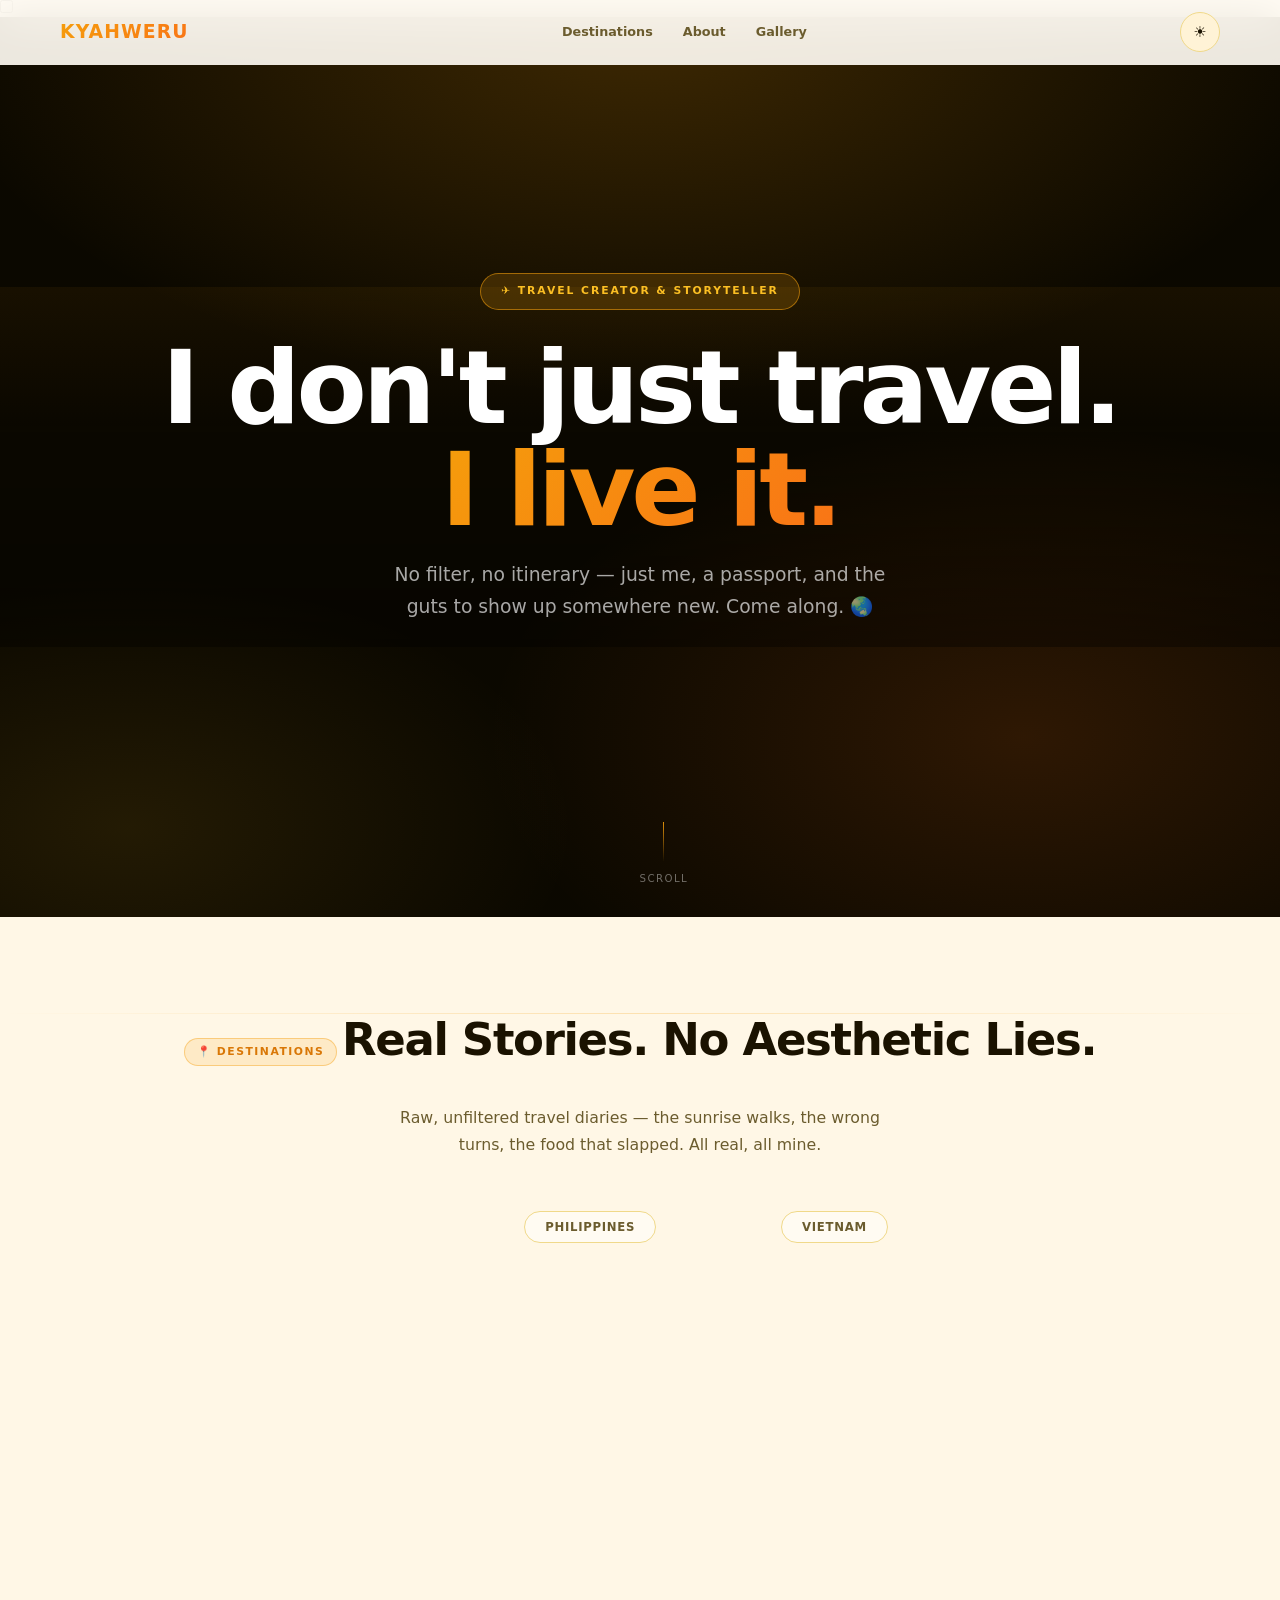
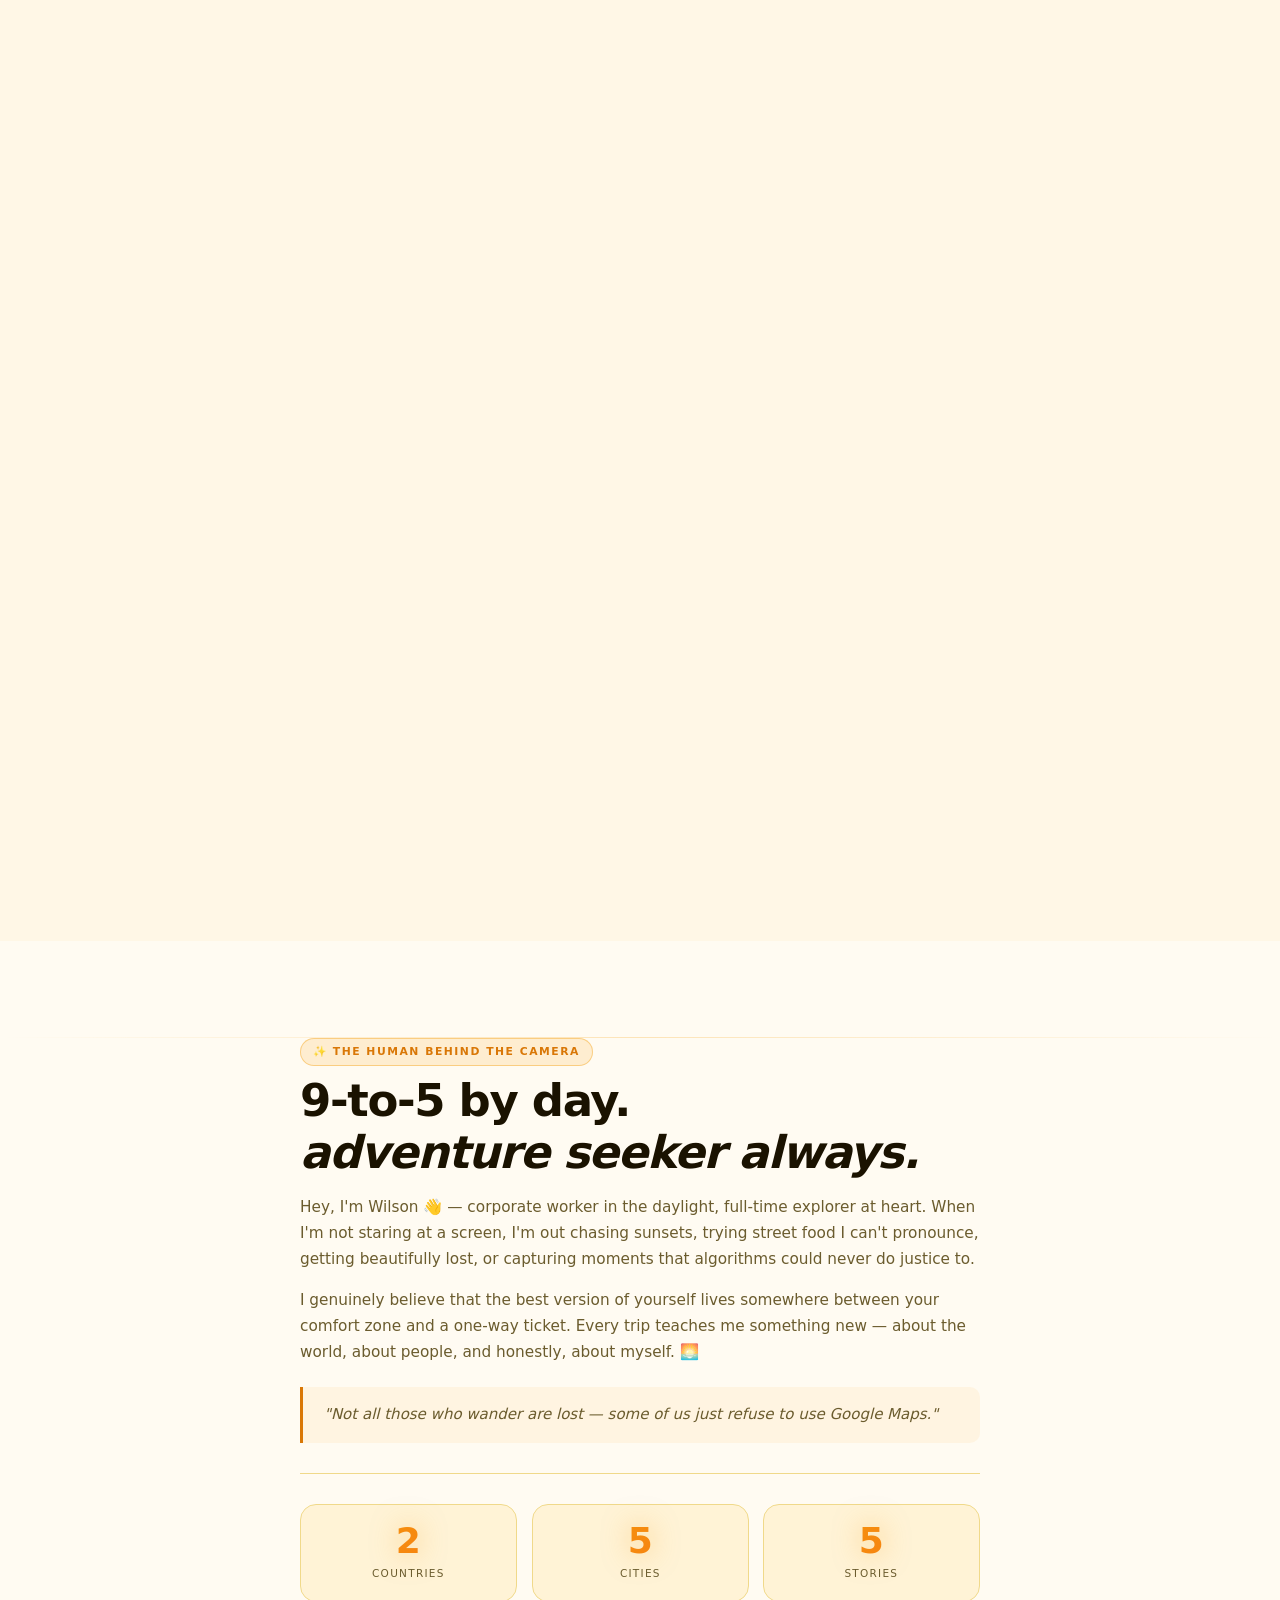
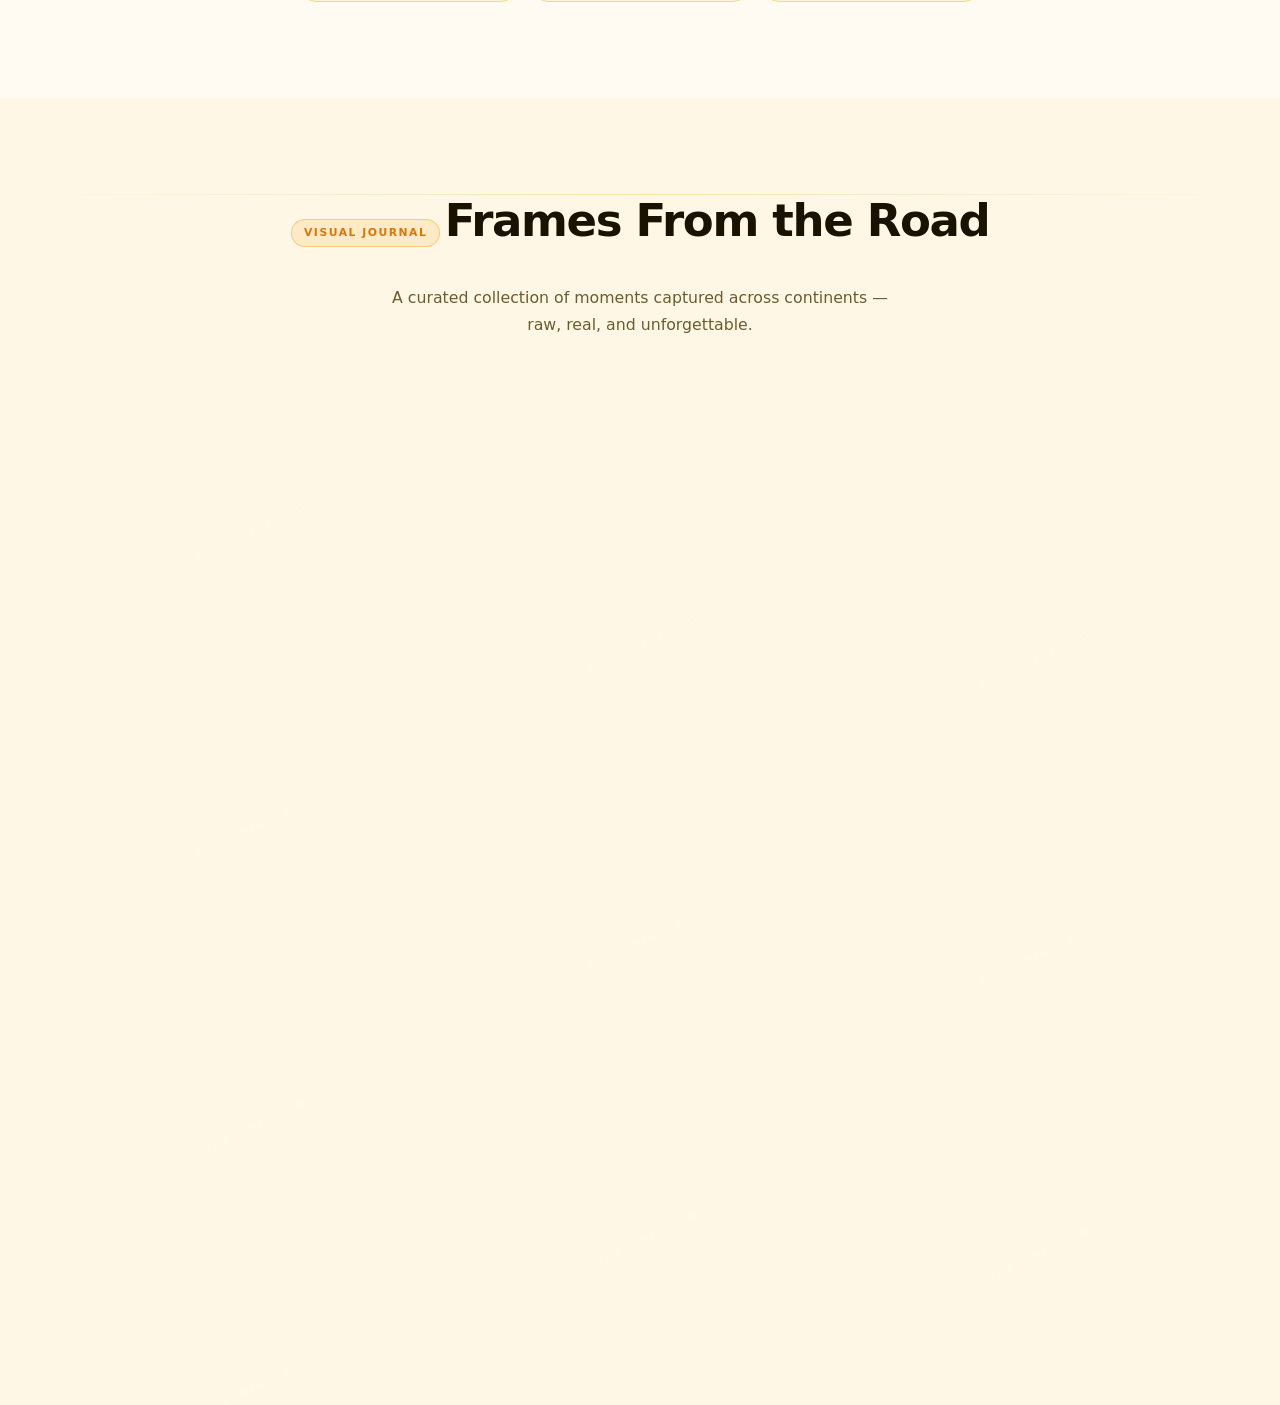
==== commit 307eb92a: "Auto-update: new content added on Sun 06/28/2026  1:00:42.78" ====
--- a/bob-artifacts/travel-vlog.html
+++ b/bob-artifacts/travel-vlog.html
@@ -12,8 +12,8 @@
 <title>KYAHWERU — Travel Vlog by Wilson Serquina</title>
 <meta name="description" content="A premium travel vlog exploring the world's most breathtaking destinations. Stories, photography, and adventure." />
 <link rel="stylesheet" href="travel-vlog.css" />
-<script>window.__STORIES_DATA__={"version":1,"stories":[{"year":"2024","id":"philippines-2024-el-nido-palawan","paragraphs":["El Nido Adventure — Chasing Islands, Caves, and Ocean Wonders","After exploring the hidden side of Palawan, the adventure continued to one of its most iconic destinations — El Nido.","For this trip, we joined Tour Package B, a journey that took us through some of El Nido’s beautiful island landscapes, hidden beaches, and natural wonders. The day was filled with boat rides across the turquoise waters, exploring breathtaking islands, and discovering why El Nido continues to be one of the most loved destinations in the Philippines.","Each stop felt like a scene from a travel documentary — limestone cliffs rising from the sea, crystal-clear waters surrounding the islands, and peaceful moments where you just stop and appreciate how beautiful nature can be.","Beyond the island hopping experience, I also got to try something more adventurous — the El Nido zipline. Flying above the ocean with the island views below was definitely one of those moments that made the trip more memorable. It was a mix of excitement, nervousness, and pure adrenaline.","We also made a quick detour to Lio Beach, a perfect place to slow down after the adventure. Compared to the busy island hopping schedule, Lio gave a different vibe — more relaxed, scenic, and a great spot to just enjoy the beach atmosphere.","El Nido wasn’t just about the famous views you see online. It was about experiencing the adventure behind those photos — the boat rides, the exploration, the little side trips, and the unforgettable moments along the way.","Another chapter of chasing places, creating memories, and discovering more of what Palawan has to offer. 🌊🏝️","El Nido — where every island has a story."],"destination":"El Nido, Palawan","region":"Local","title":"El Nido, Palawan","images":[{"file":"2908578C-EB2E-4F97-98CF-67C0F395562F.JPEG","alt":"El Nido, Palawan - 2908578C-EB2E-4F97-98CF-67C0F395562F"},{"file":"985ABBCE-2535-4D35-854B-2B9D72324FFC.JPEG","alt":"El Nido, Palawan - 985ABBCE-2535-4D35-854B-2B9D72324FFC"},{"file":"B9E37323-E767-43B6-9DD0-271D5958F5BA.JPEG","alt":"El Nido, Palawan - B9E37323-E767-43B6-9DD0-271D5958F5BA"},{"file":"IMG_2248.JPEG","alt":"El Nido, Palawan - IMG_2248"},{"file":"IMG_2269.JPEG","alt":"El Nido, Palawan - IMG_2269"},{"file":"IMG_2283.JPEG","alt":"El Nido, Palawan - IMG_2283"},{"file":"IMG_2284.JPEG","alt":"El Nido, Palawan - IMG_2284"},{"file":"IMG_2344.JPEG","alt":"El Nido, Palawan - IMG_2344"},{"file":"IMG_2352.JPEG","alt":"El Nido, Palawan - IMG_2352"},{"file":"IMG_2357.JPEG","alt":"El Nido, Palawan - IMG_2357"},{"file":"IMG_2403.JPEG","alt":"El Nido, Palawan - IMG_2403"},{"file":"IMG_2409.JPEG","alt":"El Nido, Palawan - IMG_2409"},{"file":"IMG_2416.JPEG","alt":"El Nido, Palawan - IMG_2416"}],"date":"2024","countryLabel":"Philippines","path":"Stories/Philippines/2024/El Nido, Palawan","country":"Philippines","countryId":"philippines"},{"year":"2024","id":"philippines-2024-puerto-princesa-palawan","paragraphs":["Puerto Princesa Adventure — The Gateway to Palawan’s Wonders","Before reaching the more famous islands of Palawan, the journey started in Puerto Princesa — the city known as the gateway to the province’s natural treasures.","Unlike the island adventures that followed, Puerto Princesa had a different kind of charm. It was a mix of city life, nature, and quiet coastal moments — a place where you could slow down while still being surrounded by beautiful landscapes.","One of the highlights of the trip was exploring the Puerto Princesa Underground River, one of Palawan’s most iconic destinations. Entering the cave felt like stepping into another world — surrounded by massive rock formations, mysterious chambers, and the sound of nature echoing inside. It was a reminder of how incredible and powerful nature can be.","Beyond the famous attractions, Puerto Princesa was also about enjoying the simple moments — discovering local food, appreciating the peaceful surroundings, and taking in the beauty of Palawan at a slower pace.","This stop became the perfect beginning to a bigger Palawan adventure. A place that prepared the way for the beaches of El Nido and the untouched paradise of Balabac.","Sometimes the journey isn’t only about the final destination — it’s about the places that become part of the story along the way.","Puerto Princesa — where the Palawan adventure begins. 🌴✨"],"destination":"Puerto Princesa, Palawan","region":"Local","title":"Puerto Princesa, Palawan","images":[{"file":"IMG_1549.JPEG","alt":"Puerto Princesa, Palawan - IMG_1549"},{"file":"IMG_1586.JPEG","alt":"Puerto Princesa, Palawan - IMG_1586"},{"file":"IMG_1616.JPEG","alt":"Puerto Princesa, Palawan - IMG_1616"},{"file":"IMG_1654.JPEG","alt":"Puerto Princesa, Palawan - IMG_1654"},{"file":"IMG_1669.JPEG","alt":"Puerto Princesa, Palawan - IMG_1669"},{"file":"IMG_1681.JPEG","alt":"Puerto Princesa, Palawan - IMG_1681"},{"file":"IMG_1684.JPEG","alt":"Puerto Princesa, Palawan - IMG_1684"}],"date":"2024","countryLabel":"Philippines","path":"Stories/Philippines/2024/Puerto Princesa, Palawan","country":"Philippines","countryId":"philippines"},{"year":"2025","id":"philippines-2025-balabac-palawan","paragraphs":["Balabac Adventure — A Journey to Palawan’s Hidden Paradise","Some places don’t feel real until you finally see them — and Balabac was one of those places.","Far from the usual tourist spots of Palawan, this adventure was a journey into the untouched side of the island. After a long trip to the southernmost part of Palawan, I finally reached a paradise known for its crystal-clear waters, powdery white sandbars, and islands that look like they came straight out of a postcard.","The days were spent island hopping from one hidden gem to another — chasing turquoise waters, walking on endless sandbars, and discovering beaches that felt almost untouched by time. Every stop had its own story: from swimming in clear blue waters, seeing marine life beneath the surface, to simply sitting by the shore and appreciating how beautiful and quiet nature can be.","But Balabac wasn’t just about the breathtaking views. It was about the journey itself — the early morning boat rides, the unpredictable waves, the simple island life, and the feeling of being somewhere far away from the usual rush of the city.","There were moments when the adventure became challenging — the long hours on the road, the tiredness after exploring multiple islands, and the lack of comfort compared to typical vacations. But those little struggles made the experience more memorable.","Standing on those sandbars, surrounded by endless ocean, I realized why Balabac is often called one of Palawan’s last frontiers. It wasn’t just a destination to visit — it was an adventure to experience.","A reminder that sometimes the best places are the ones that require a little more effort to reach. 🌊🏝️","Balabac — remote, raw, and unforgettable."],"destination":"Balabac, Palawan","region":"Local","title":"Balabac, Palawan","images":[{"file":"IMG_0690.JPEG","alt":"Balabac, Palawan - IMG_0690"},{"file":"IMG_0691.JPEG","alt":"Balabac, Palawan - IMG_0691"},{"file":"IMG_0703.JPEG","alt":"Balabac, Palawan - IMG_0703"},{"file":"IMG_0708.JPEG","alt":"Balabac, Palawan - IMG_0708"},{"file":"IMG_0735.JPEG","alt":"Balabac, Palawan - IMG_0735"},{"file":"IMG_0812.JPEG","alt":"Balabac, Palawan - IMG_0812"},{"file":"IMG_0829.JPEG","alt":"Balabac, Palawan - IMG_0829"},{"file":"IMG_0850.JPEG","alt":"Balabac, Palawan - IMG_0850"},{"file":"IMG_0854.JPEG","alt":"Balabac, Palawan - IMG_0854"},{"file":"IMG_0869.JPEG","alt":"Balabac, Palawan - IMG_0869"},{"file":"IMG_1021.JPEG","alt":"Balabac, Palawan - IMG_1021"},{"file":"IMG_1057.JPEG","alt":"Balabac, Palawan - IMG_1057"},{"file":"IMG_1062.JPEG","alt":"Balabac, Palawan - IMG_1062"},{"file":"IMG_1112.JPEG","alt":"Balabac, Palawan - IMG_1112"}],"date":"2025","countryLabel":"Philippines","path":"Stories/Philippines/2025/Balabac, Palawan","country":"Philippines","countryId":"philippines"},{"year":"2025","id":"philippines-2025-san-vicente-palawan","paragraphs":["This was taken last February 2025, when I visited this place to celebrate my friend’s birthday. After an hour-long van ride from Puerto Princesa, we finally arrived at this hidden gem tucked away in Palawan. The journey itself already felt like part of the adventure — passing through quiet roads and scenic views before reaching a place that I could truly call a secret paradise. It felt raw, peaceful, and full of untouched potential, like a place waiting to be discovered by more travelers.","The yellow-glazed photo was captured during our sunrise walk along Ursula’s Long Beach. The entire shoreline was painted with warm golden tones as the sun slowly rose, filling the morning sky with beautiful shades of orange and yellow. Standing there with the calm waves, fresh breeze, and that breathtaking sunrise in front of us, I already knew it was going to be an amazing day.","One of the most memorable moments was getting the chance to join the local fishermen along the coast as they pulled their fishing nets back to shore early in the morning. Watching their teamwork and experiencing a small part of their daily routine made the trip even more special. After helping out, we were rewarded with a kind gesture — they gave us a discount on a few kilograms of freshly caught fish from their morning haul. We happily told them, “We’re buying this for our lunch,” and ended up enjoying the freshest seafood we could ask for, straight from the ocean to our table.","It wasn’t just a trip to a beautiful place; it was an experience filled with simple moments, local stories, and a deeper appreciation for the people and places that make every adventure memorable."],"destination":"San Vicente, Palawan","region":"Local","title":"San Vicente, Palawan","images":[{"file":"WhatsApp Image 2026-06-27 at 12.59.09 AM (1).jpeg","alt":"San Vicente, Palawan - WhatsApp Image 2026-06-27 at 12.59.09 AM (1)"},{"file":"WhatsApp Image 2026-06-27 at 12.59.09 AM (2).jpeg","alt":"San Vicente, Palawan - WhatsApp Image 2026-06-27 at 12.59.09 AM (2)"},{"file":"WhatsApp Image 2026-06-27 at 12.59.09 AM.jpeg","alt":"San Vicente, Palawan - WhatsApp Image 2026-06-27 at 12.59.09 AM"},{"file":"WhatsApp Image 2026-06-27 at 12.59.10 AM (1).jpeg","alt":"San Vicente, Palawan - WhatsApp Image 2026-06-27 at 12.59.10 AM (1)"},{"file":"WhatsApp Image 2026-06-27 at 12.59.10 AM (2).jpeg","alt":"San Vicente, Palawan - WhatsApp Image 2026-06-27 at 12.59.10 AM (2)"},{"file":"WhatsApp Image 2026-06-27 at 12.59.10 AM.jpeg","alt":"San Vicente, Palawan - WhatsApp Image 2026-06-27 at 12.59.10 AM"}],"date":"2025","countryLabel":"Philippines","path":"Stories/Philippines/2025/San Vicente, Palawan","country":"Philippines","countryId":"philippines"},{"year":"2024","id":"vietnam-2024-ha-long-bay","paragraphs":["Ha Long Bay: A Day Lost Between Limestone Giants","I joined a joiner tour to explore one of Vietnam’s most iconic destinations — Ha Long Bay. At first, I wasn’t sure what to expect traveling with a group of strangers, but sometimes the best adventures come from stepping outside your comfort zone.","Early in the morning, I was picked up from Hanoi and started the journey toward the coast. The ride itself became part of the experience — watching the busy city slowly turn into quiet countryside landscapes, passing through local towns and seeing a different side of Vietnam beyond the usual tourist spots.","Upon arriving at Ha Long Bay, the scenery instantly felt unreal. The emerald waters, towering limestone karsts, and misty islands looked like something straight out of a painting. Being on the cruise, surrounded by people from different places and backgrounds, made the whole experience even more memorable. A simple joiner tour turned into a small community of travelers sharing stories, taking photos, and enjoying the same view together.","We explored caves carved by nature, cruised between the massive rock formations, and enjoyed the calmness of the bay. Every turn of the boat revealed another breathtaking view — another reminder of how powerful and beautiful nature can be.","What made the trip special wasn’t just the destination, but the journey itself. I came as a solo traveler joining a group of strangers, but I left with memories of a place that felt timeless and moments shared with people I might never have met otherwise.","Ha Long Bay wasn’t just a stop on my itinerary — it was a reminder that sometimes the best adventures happen when you simply say yes and go."],"destination":"Ha Long Bay","region":"International","title":"Ha Long Bay","images":[{"file":"IMG_6878.JPEG","alt":"Ha Long Bay - IMG_6878"},{"file":"IMG_6881.JPEG","alt":"Ha Long Bay - IMG_6881"},{"file":"IMG_6905.JPEG","alt":"Ha Long Bay - IMG_6905"},{"file":"IMG_6911.JPEG","alt":"Ha Long Bay - IMG_6911"}],"date":"2024","countryLabel":"Vietnam","path":"Stories/Vietnam/2024/Ha Long Bay","country":"Vietnam","countryId":"vietnam"},{"year":"2024","id":"vietnam-2024-hanoi","paragraphs":["Hanoi, Vietnam - Getting Lost in the Heart of the City","Hanoi was never about checking off a list of tourist spots for me. It was about slowing down, walking without a plan, and letting the city reveal itself one street at a time.","I spent my days wandering around the Old Quarter, where every corner felt alive — from the endless sound of motorbikes passing by, small local shops hidden in narrow alleys, to street vendors preparing food right in front of you. The city had this beautiful chaos that somehow felt comforting.","One of my favorite parts of Hanoi was discovering its food culture. I went on a little food adventure — trying different egg coffees, searching for the perfect Bahn Mi, and walking around to find that unforgettable bowl of Phở that captures the true taste of Vietnam.","There was something special about sitting in a small café, holding a cup of Vietnamese coffee, watching locals go about their day. Simple moments, but the kind of memories that make traveling worth it.","Hanoi reminded me that sometimes the best way to experience a place is not through an itinerary, but by getting lost — following random streets, trying local flavors, and collecting stories along the way.","A few days in Hanoi, but a lifetime of memories.✨"],"destination":"Hanoi","region":"International","title":"Hanoi","images":[{"file":"IMG_6826.JPEG","alt":"Hanoi - IMG_6826"},{"file":"IMG_6829.JPEG","alt":"Hanoi - IMG_6829"},{"file":"IMG_6843.JPEG","alt":"Hanoi - IMG_6843"},{"file":"IMG_7190.JPEG","alt":"Hanoi - IMG_7190"},{"file":"IMG_7193.JPEG","alt":"Hanoi - IMG_7193"},{"file":"IMG_7195.JPEG","alt":"Hanoi - IMG_7195"},{"file":"IMG_7197.JPEG","alt":"Hanoi - IMG_7197"},{"file":"IMG_7213.JPEG","alt":"Hanoi - IMG_7213"},{"file":"IMG_7239.JPEG","alt":"Hanoi - IMG_7239"}],"date":"2024","countryLabel":"Vietnam","path":"Stories/Vietnam/2024/Hanoi","country":"Vietnam","countryId":"vietnam"},{"year":"2024","id":"vietnam-2024-ninh-binh","paragraphs":["Ninh Binh, Vietnam - A Day Where Nature Felt Like a Movie Scene","Ninh Binh was one of those places where I came in with expectations, but still ended up being amazed.","I joined a group tour to explore some of the most iconic spots in the area — starting with the ancient capital of Hoa Lu, cruising through the breathtaking landscapes of Trang An, and ending the day with the famous climb at Mua Cave.","Among everything we visited, Trang An Complex became the highlight of the trip. Gliding through the calm waters surrounded by towering limestone mountains, hidden caves, and untouched greenery felt like entering another world. It was peaceful, cinematic, and honestly one of those moments where you just stop and appreciate how beautiful nature can be.","But of course, the adventure wasn’t complete without the Mua Cave hike. 😂","The climb was challenging, especially under the heat, but reaching the top made every step worth it. Standing above Ninh Binh with the panoramic view of endless mountains and rice fields gave me that feeling I always chase when traveling — that mix of exhaustion, excitement, and “I actually made it here.”","Tired legs, sweaty shirt, but a happy heart.","Ninh Binh reminded me that sometimes the best travel memories come from the moments that test you a little — the climbs, the long walks, and the adventures that leave you tired but fulfilled.","Another story added to the journey."],"destination":"Ninh Binh","region":"International","title":"Ninh Binh","images":[{"file":"IMG_7241.JPEG","alt":"Ninh Binh - IMG_7241"},{"file":"IMG_7257.JPEG","alt":"Ninh Binh - IMG_7257"},{"file":"IMG_7275.JPEG","alt":"Ninh Binh - IMG_7275"},{"file":"IMG_7276.JPEG","alt":"Ninh Binh - IMG_7276"},{"file":"IMG_7293.JPEG","alt":"Ninh Binh - IMG_7293"},{"file":"IMG_7327.JPEG","alt":"Ninh Binh - IMG_7327"},{"file":"IMG_7331.JPEG","alt":"Ninh Binh - IMG_7331"},{"file":"IMG_7335.JPEG","alt":"Ninh Binh - IMG_7335"},{"file":"IMG_7339.JPEG","alt":"Ninh Binh - IMG_7339"},{"file":"IMG_7347.JPEG","alt":"Ninh Binh - IMG_7347"},{"file":"IMG_7363.JPEG","alt":"Ninh Binh - IMG_7363"},{"file":"IMG_7373.JPEG","alt":"Ninh Binh - IMG_7373"},{"file":"IMG_7378.JPEG","alt":"Ninh Binh - IMG_7378"},{"file":"IMG_7402.JPEG","alt":"Ninh Binh - IMG_7402"},{"file":"IMG_7488.JPEG","alt":"Ninh Binh - IMG_7488"},{"file":"IMG_7505.JPEG","alt":"Ninh Binh - IMG_7505"}],"date":"2024","countryLabel":"Vietnam","path":"Stories/Vietnam/2024/Ninh Binh","country":"Vietnam","countryId":"vietnam"},{"year":"2024","id":"vietnam-2024-sapa","paragraphs":["Sapa, Vietnam — Where the Mountains Whisper Stories","Sapa was one of those places that felt like stepping into a different world. Unlike the usual guided tours, I decided to explore it through a DIY adventure, giving myself the freedom to follow the roads, discover hidden corners, and experience the town at my own pace.","Surrounded by towering mountains, endless rice terraces, and the cool mist of northern Vietnam, Sapa had a quiet charm that instantly captured me. Every turn along the mountain roads felt like a new postcard — from the traditional villages tucked between valleys to the locals carrying stories and traditions passed down through generations.","One of the highlights of the journey was conquering Fansipan, known as the “Roof of Indochina.” Riding the cable car above the clouds was already an experience on its own, but reaching the peak felt even more rewarding. Standing at the summit, surrounded by fog, wind, and endless mountain views, I understood why this place is considered one of Vietnam’s most breathtaking destinations. It was a moment where the journey mattered just as much as the destination.","The adventure continued in the villages, where I explored the culture and landscapes of Sapa. I also tried the Mong Village Alpine Coaster, adding a fun and unexpected twist to the mountain experience. Racing down the slopes while surrounded by the scenery of Sapa was the perfect mix of adrenaline and appreciation for the beauty around me.","Sapa reminded me that traveling is not always about following an itinerary — sometimes the best memories come from simply wandering, getting a little lost, and letting the place reveal itself. A DIY trip, a mountain peak, a cultural encounter, and a story I’ll carry with me from Vietnam’s beautiful highlands."],"destination":"Sapa","region":"International","title":"Sapa","images":[{"file":"IMG_20241105_0006.JPEG","alt":"Sapa - IMG_20241105_0006"},{"file":"IMG_20241105_0009.JPEG","alt":"Sapa - IMG_20241105_0009"},{"file":"IMG_20241105_0024.JPEG","alt":"Sapa - IMG_20241105_0024"},{"file":"IMG_6047.JPEG","alt":"Sapa - IMG_6047"},{"file":"IMG_6134.JPEG","alt":"Sapa - IMG_6134"},{"file":"IMG_6247.JPEG","alt":"Sapa - IMG_6247"},{"file":"IMG_6267.JPEG","alt":"Sapa - IMG_6267"},{"file":"IMG_6523.JPEG","alt":"Sapa - IMG_6523"},{"file":"IMG_6562.JPEG","alt":"Sapa - IMG_6562"}],"date":"2024","countryLabel":"Vietnam","path":"Stories/Vietnam/2024/Sapa","country":"Vietnam","countryId":"vietnam"}]};</script>
-<script>window.__GALLERY_DATA__={"version":1,"categories":[{"label":"All Photos","folders":[{"path":".","name":"Gallery","photos":[{"caption":"2908578C-EB2E-4F97-98CF-67C0F395562F","alt":"Gallery - 2908578C-EB2E-4F97-98CF-67C0F395562F","file":"2908578C-EB2E-4F97-98CF-67C0F395562F.JPEG"},{"caption":"985ABBCE-2535-4D35-854B-2B9D72324FFC","alt":"Gallery - 985ABBCE-2535-4D35-854B-2B9D72324FFC","file":"985ABBCE-2535-4D35-854B-2B9D72324FFC.JPEG"},{"caption":"B9E37323-E767-43B6-9DD0-271D5958F5BA","alt":"Gallery - B9E37323-E767-43B6-9DD0-271D5958F5BA","file":"B9E37323-E767-43B6-9DD0-271D5958F5BA.JPEG"},{"caption":"IMG_0690","alt":"Gallery - IMG_0690","file":"IMG_0690.JPEG"},{"caption":"IMG_0691","alt":"Gallery - IMG_0691","file":"IMG_0691.JPEG"},{"caption":"IMG_0701","alt":"Gallery - IMG_0701","file":"IMG_0701.JPEG"},{"caption":"IMG_0703","alt":"Gallery - IMG_0703","file":"IMG_0703.JPEG"},{"caption":"IMG_0708","alt":"Gallery - IMG_0708","file":"IMG_0708.JPEG"},{"caption":"IMG_0735","alt":"Gallery - IMG_0735","file":"IMG_0735.JPEG"},{"caption":"IMG_0812","alt":"Gallery - IMG_0812","file":"IMG_0812.JPEG"},{"caption":"IMG_0829","alt":"Gallery - IMG_0829","file":"IMG_0829.JPEG"},{"caption":"IMG_0850","alt":"Gallery - IMG_0850","file":"IMG_0850.JPEG"},{"caption":"IMG_0852","alt":"Gallery - IMG_0852","file":"IMG_0852.JPEG"},{"caption":"IMG_0854","alt":"Gallery - IMG_0854","file":"IMG_0854.JPEG"},{"caption":"IMG_0869","alt":"Gallery - IMG_0869","file":"IMG_0869.JPEG"},{"caption":"IMG_1021","alt":"Gallery - IMG_1021","file":"IMG_1021.JPEG"},{"caption":"IMG_1036","alt":"Gallery - IMG_1036","file":"IMG_1036.JPEG"},{"caption":"IMG_1042","alt":"Gallery - IMG_1042","file":"IMG_1042.JPEG"},{"caption":"IMG_1057","alt":"Gallery - IMG_1057","file":"IMG_1057.JPEG"},{"caption":"IMG_1061","alt":"Gallery - IMG_1061","file":"IMG_1061.JPEG"},{"caption":"IMG_1062","alt":"Gallery - IMG_1062","file":"IMG_1062.JPEG"},{"caption":"IMG_1112","alt":"Gallery - IMG_1112","file":"IMG_1112.JPEG"},{"caption":"IMG_1265","alt":"Gallery - IMG_1265","file":"IMG_1265.JPEG"},{"caption":"IMG_1272","alt":"Gallery - IMG_1272","file":"IMG_1272.JPEG"},{"caption":"IMG_1273","alt":"Gallery - IMG_1273","file":"IMG_1273.JPEG"},{"caption":"IMG_1276","alt":"Gallery - IMG_1276","file":"IMG_1276.JPEG"},{"caption":"IMG_1280","alt":"Gallery - IMG_1280","file":"IMG_1280.JPEG"},{"caption":"IMG_1286","alt":"Gallery - IMG_1286","file":"IMG_1286.JPEG"},{"caption":"IMG_1549","alt":"Gallery - IMG_1549","file":"IMG_1549.JPEG"},{"caption":"IMG_1586","alt":"Gallery - IMG_1586","file":"IMG_1586.JPEG"},{"caption":"IMG_1616","alt":"Gallery - IMG_1616","file":"IMG_1616.JPEG"},{"caption":"IMG_1654","alt":"Gallery - IMG_1654","file":"IMG_1654.JPEG"},{"caption":"IMG_1669","alt":"Gallery - IMG_1669","file":"IMG_1669.JPEG"},{"caption":"IMG_1681","alt":"Gallery - IMG_1681","file":"IMG_1681.JPEG"},{"caption":"IMG_1684","alt":"Gallery - IMG_1684","file":"IMG_1684.JPEG"},{"caption":"IMG_20241105_0006","alt":"Gallery - IMG_20241105_0006","file":"IMG_20241105_0006.JPEG"},{"caption":"IMG_20241105_0009","alt":"Gallery - IMG_20241105_0009","file":"IMG_20241105_0009.JPEG"},{"caption":"IMG_20241105_0024","alt":"Gallery - IMG_20241105_0024","file":"IMG_20241105_0024.JPEG"},{"caption":"IMG_20241107_0037","alt":"Gallery - IMG_20241107_0037","file":"IMG_20241107_0037.JPEG"},{"caption":"IMG_20241107_0052","alt":"Gallery - IMG_20241107_0052","file":"IMG_20241107_0052.JPEG"},{"caption":"IMG_20241107_0056","alt":"Gallery - IMG_20241107_0056","file":"IMG_20241107_0056.JPEG"},{"caption":"IMG_2248","alt":"Gallery - IMG_2248","file":"IMG_2248.JPEG"},{"caption":"IMG_2269","alt":"Gallery - IMG_2269","file":"IMG_2269.JPEG"},{"caption":"IMG_2283","alt":"Gallery - IMG_2283","file":"IMG_2283.JPEG"},{"caption":"IMG_2284","alt":"Gallery - IMG_2284","file":"IMG_2284.JPEG"},{"caption":"IMG_2344","alt":"Gallery - IMG_2344","file":"IMG_2344.JPEG"},{"caption":"IMG_2352","alt":"Gallery - IMG_2352","file":"IMG_2352.JPEG"},{"caption":"IMG_2357","alt":"Gallery - IMG_2357","file":"IMG_2357.JPEG"},{"caption":"IMG_2403","alt":"Gallery - IMG_2403","file":"IMG_2403.JPEG"},{"caption":"IMG_2409","alt":"Gallery - IMG_2409","file":"IMG_2409.JPEG"},{"caption":"IMG_2416","alt":"Gallery - IMG_2416","file":"IMG_2416.JPEG"},{"caption":"IMG_6047","alt":"Gallery - IMG_6047","file":"IMG_6047.JPEG"},{"caption":"IMG_6134","alt":"Gallery - IMG_6134","file":"IMG_6134.JPEG"},{"caption":"IMG_6247","alt":"Gallery - IMG_6247","file":"IMG_6247.JPEG"},{"caption":"IMG_6523","alt":"Gallery - IMG_6523","file":"IMG_6523.JPEG"},{"caption":"IMG_6562","alt":"Gallery - IMG_6562","file":"IMG_6562.JPEG"},{"caption":"IMG_6826","alt":"Gallery - IMG_6826","file":"IMG_6826.JPEG"},{"caption":"IMG_6829","alt":"Gallery - IMG_6829","file":"IMG_6829.JPEG"},{"caption":"IMG_6843","alt":"Gallery - IMG_6843","file":"IMG_6843.JPEG"},{"caption":"IMG_6878","alt":"Gallery - IMG_6878","file":"IMG_6878.JPEG"},{"caption":"IMG_6881","alt":"Gallery - IMG_6881","file":"IMG_6881.JPEG"},{"caption":"IMG_6905","alt":"Gallery - IMG_6905","file":"IMG_6905.JPEG"},{"caption":"IMG_6911","alt":"Gallery - IMG_6911","file":"IMG_6911.JPEG"},{"caption":"IMG_7190","alt":"Gallery - IMG_7190","file":"IMG_7190.JPEG"},{"caption":"IMG_7193","alt":"Gallery - IMG_7193","file":"IMG_7193.JPEG"},{"caption":"IMG_7195","alt":"Gallery - IMG_7195","file":"IMG_7195.JPEG"},{"caption":"IMG_7197","alt":"Gallery - IMG_7197","file":"IMG_7197.JPEG"},{"caption":"IMG_7213","alt":"Gallery - IMG_7213","file":"IMG_7213.JPEG"},{"caption":"IMG_7239","alt":"Gallery - IMG_7239","file":"IMG_7239.JPEG"},{"caption":"IMG_7241","alt":"Gallery - IMG_7241","file":"IMG_7241.JPEG"},{"caption":"IMG_7257","alt":"Gallery - IMG_7257","file":"IMG_7257.JPEG"},{"caption":"IMG_7275","alt":"Gallery - IMG_7275","file":"IMG_7275.JPEG"},{"caption":"IMG_7276","alt":"Gallery - IMG_7276","file":"IMG_7276.JPEG"},{"caption":"IMG_7293","alt":"Gallery - IMG_7293","file":"IMG_7293.JPEG"},{"caption":"IMG_7327","alt":"Gallery - IMG_7327","file":"IMG_7327.JPEG"},{"caption":"IMG_7331","alt":"Gallery - IMG_7331","file":"IMG_7331.JPEG"},{"caption":"IMG_7335","alt":"Gallery - IMG_7335","file":"IMG_7335.JPEG"},{"caption":"IMG_7339","alt":"Gallery - IMG_7339","file":"IMG_7339.JPEG"},{"caption":"IMG_7347","alt":"Gallery - IMG_7347","file":"IMG_7347.JPEG"},{"caption":"IMG_7363","alt":"Gallery - IMG_7363","file":"IMG_7363.JPEG"},{"caption":"IMG_7373","alt":"Gallery - IMG_7373","file":"IMG_7373.JPEG"},{"caption":"IMG_7378","alt":"Gallery - IMG_7378","file":"IMG_7378.JPEG"},{"caption":"IMG_7402","alt":"Gallery - IMG_7402","file":"IMG_7402.JPEG"},{"caption":"IMG_7488","alt":"Gallery - IMG_7488","file":"IMG_7488.JPEG"},{"caption":"IMG_7505","alt":"Gallery - IMG_7505","file":"IMG_7505.JPEG"}]}],"id":"all-photos"}]};</script>
+<script>window.__STORIES_DATA__={"version":1,"stories":[{"year":"2024","id":"philippines-2024-el-nido-palawan","paragraphs":["El Nido Adventure — Chasing Islands, Caves, and Ocean Wonders","After exploring the hidden side of Palawan, the adventure continued to one of its most iconic destinations — El Nido.","For this trip, we joined Tour Package B, a journey that took us through some of El Nido’s beautiful island landscapes, hidden beaches, and natural wonders. The day was filled with boat rides across the turquoise waters, exploring breathtaking islands, and discovering why El Nido continues to be one of the most loved destinations in the Philippines.","Each stop felt like a scene from a travel documentary — limestone cliffs rising from the sea, crystal-clear waters surrounding the islands, and peaceful moments where you just stop and appreciate how beautiful nature can be.","Beyond the island hopping experience, I also got to try something more adventurous — the El Nido zipline. Flying above the ocean with the island views below was definitely one of those moments that made the trip more memorable. It was a mix of excitement, nervousness, and pure adrenaline.","We also made a quick detour to Lio Beach, a perfect place to slow down after the adventure. Compared to the busy island hopping schedule, Lio gave a different vibe — more relaxed, scenic, and a great spot to just enjoy the beach atmosphere.","El Nido wasn’t just about the famous views you see online. It was about experiencing the adventure behind those photos — the boat rides, the exploration, the little side trips, and the unforgettable moments along the way.","Another chapter of chasing places, creating memories, and discovering more of what Palawan has to offer. 🌊🏝️","El Nido — where every island has a story."],"destination":"El Nido, Palawan","region":"Local","title":"El Nido, Palawan","images":[{"file":"2908578C-EB2E-4F97-98CF-67C0F395562F.JPEG","alt":"El Nido, Palawan - 2908578C-EB2E-4F97-98CF-67C0F395562F"},{"file":"985ABBCE-2535-4D35-854B-2B9D72324FFC.JPEG","alt":"El Nido, Palawan - 985ABBCE-2535-4D35-854B-2B9D72324FFC"},{"file":"B9E37323-E767-43B6-9DD0-271D5958F5BA.JPEG","alt":"El Nido, Palawan - B9E37323-E767-43B6-9DD0-271D5958F5BA"},{"file":"IMG_2248.JPEG","alt":"El Nido, Palawan - IMG_2248"},{"file":"IMG_2269.JPEG","alt":"El Nido, Palawan - IMG_2269"},{"file":"IMG_2283.JPEG","alt":"El Nido, Palawan - IMG_2283"},{"file":"IMG_2284.JPEG","alt":"El Nido, Palawan - IMG_2284"},{"file":"IMG_2344.JPEG","alt":"El Nido, Palawan - IMG_2344"},{"file":"IMG_2352.JPEG","alt":"El Nido, Palawan - IMG_2352"},{"file":"IMG_2357.JPEG","alt":"El Nido, Palawan - IMG_2357"},{"file":"IMG_2403.JPEG","alt":"El Nido, Palawan - IMG_2403"},{"file":"IMG_2409.JPEG","alt":"El Nido, Palawan - IMG_2409"},{"file":"IMG_2416.JPEG","alt":"El Nido, Palawan - IMG_2416"}],"date":"2024","countryLabel":"Philippines","path":"Stories/Philippines/2024/El Nido, Palawan","country":"Philippines","countryId":"philippines"},{"year":"2024","id":"philippines-2024-puerto-princesa-palawan","paragraphs":["Puerto Princesa Adventure — The Gateway to Palawan’s Wonders","Before reaching the more famous islands of Palawan, the journey started in Puerto Princesa — the city known as the gateway to the province’s natural treasures.","Unlike the island adventures that followed, Puerto Princesa had a different kind of charm. It was a mix of city life, nature, and quiet coastal moments — a place where you could slow down while still being surrounded by beautiful landscapes.","One of the highlights of the trip was exploring the Puerto Princesa Underground River, one of Palawan’s most iconic destinations. Entering the cave felt like stepping into another world — surrounded by massive rock formations, mysterious chambers, and the sound of nature echoing inside. It was a reminder of how incredible and powerful nature can be.","Beyond the famous attractions, Puerto Princesa was also about enjoying the simple moments — discovering local food, appreciating the peaceful surroundings, and taking in the beauty of Palawan at a slower pace.","This stop became the perfect beginning to a bigger Palawan adventure. A place that prepared the way for the beaches of El Nido and the untouched paradise of Balabac.","Sometimes the journey isn’t only about the final destination — it’s about the places that become part of the story along the way.","Puerto Princesa — where the Palawan adventure begins. 🌴✨"],"destination":"Puerto Princesa, Palawan","region":"Local","title":"Puerto Princesa, Palawan","images":[{"file":"IMG_1549.JPEG","alt":"Puerto Princesa, Palawan - IMG_1549"},{"file":"IMG_1586.JPEG","alt":"Puerto Princesa, Palawan - IMG_1586"},{"file":"IMG_1616.JPEG","alt":"Puerto Princesa, Palawan - IMG_1616"},{"file":"IMG_1654.JPEG","alt":"Puerto Princesa, Palawan - IMG_1654"},{"file":"IMG_1669.JPEG","alt":"Puerto Princesa, Palawan - IMG_1669"},{"file":"IMG_1681.JPEG","alt":"Puerto Princesa, Palawan - IMG_1681"},{"file":"IMG_1684.JPEG","alt":"Puerto Princesa, Palawan - IMG_1684"}],"date":"2024","countryLabel":"Philippines","path":"Stories/Philippines/2024/Puerto Princesa, Palawan","country":"Philippines","countryId":"philippines"},{"year":"2025","id":"philippines-2025-balabac-palawan","paragraphs":["Balabac Adventure — A Journey to Palawan’s Hidden Paradise","Some places don’t feel real until you finally see them — and Balabac was one of those places.","Far from the usual tourist spots of Palawan, this adventure was a journey into the untouched side of the island. After a long trip to the southernmost part of Palawan, I finally reached a paradise known for its crystal-clear waters, powdery white sandbars, and islands that look like they came straight out of a postcard.","The days were spent island hopping from one hidden gem to another — chasing turquoise waters, walking on endless sandbars, and discovering beaches that felt almost untouched by time. Every stop had its own story: from swimming in clear blue waters, seeing marine life beneath the surface, to simply sitting by the shore and appreciating how beautiful and quiet nature can be.","But Balabac wasn’t just about the breathtaking views. It was about the journey itself — the early morning boat rides, the unpredictable waves, the simple island life, and the feeling of being somewhere far away from the usual rush of the city.","There were moments when the adventure became challenging — the long hours on the road, the tiredness after exploring multiple islands, and the lack of comfort compared to typical vacations. But those little struggles made the experience more memorable.","Standing on those sandbars, surrounded by endless ocean, I realized why Balabac is often called one of Palawan’s last frontiers. It wasn’t just a destination to visit — it was an adventure to experience.","A reminder that sometimes the best places are the ones that require a little more effort to reach. 🌊🏝️","Balabac — remote, raw, and unforgettable."],"destination":"Balabac, Palawan","region":"Local","title":"Balabac, Palawan","images":[{"file":"IMG_0690.JPEG","alt":"Balabac, Palawan - IMG_0690"},{"file":"IMG_0691.JPEG","alt":"Balabac, Palawan - IMG_0691"},{"file":"IMG_0703.JPEG","alt":"Balabac, Palawan - IMG_0703"},{"file":"IMG_0708.JPEG","alt":"Balabac, Palawan - IMG_0708"},{"file":"IMG_0735.JPEG","alt":"Balabac, Palawan - IMG_0735"},{"file":"IMG_0812.JPEG","alt":"Balabac, Palawan - IMG_0812"},{"file":"IMG_0829.JPEG","alt":"Balabac, Palawan - IMG_0829"},{"file":"IMG_0850.JPEG","alt":"Balabac, Palawan - IMG_0850"},{"file":"IMG_0854.JPEG","alt":"Balabac, Palawan - IMG_0854"},{"file":"IMG_0869.JPEG","alt":"Balabac, Palawan - IMG_0869"},{"file":"IMG_1021.JPEG","alt":"Balabac, Palawan - IMG_1021"},{"file":"IMG_1057.JPEG","alt":"Balabac, Palawan - IMG_1057"},{"file":"IMG_1062.JPEG","alt":"Balabac, Palawan - IMG_1062"},{"file":"IMG_1112.JPEG","alt":"Balabac, Palawan - IMG_1112"}],"date":"2025","countryLabel":"Philippines","path":"Stories/Philippines/2025/Balabac, Palawan","country":"Philippines","countryId":"philippines"},{"year":"2025","id":"philippines-2025-san-vicente-palawan","paragraphs":["This was taken last February 2025, when I visited this place to celebrate my friend’s birthday. After an hour-long van ride from Puerto Princesa, we finally arrived at this hidden gem tucked away in Palawan. The journey itself already felt like part of the adventure — passing through quiet roads and scenic views before reaching a place that I could truly call a secret paradise. It felt raw, peaceful, and full of untouched potential, like a place waiting to be discovered by more travelers.","The yellow-glazed photo was captured during our sunrise walk along Ursula’s Long Beach. The entire shoreline was painted with warm golden tones as the sun slowly rose, filling the morning sky with beautiful shades of orange and yellow. Standing there with the calm waves, fresh breeze, and that breathtaking sunrise in front of us, I already knew it was going to be an amazing day.","One of the most memorable moments was getting the chance to join the local fishermen along the coast as they pulled their fishing nets back to shore early in the morning. Watching their teamwork and experiencing a small part of their daily routine made the trip even more special. After helping out, we were rewarded with a kind gesture — they gave us a discount on a few kilograms of freshly caught fish from their morning haul. We happily told them, “We’re buying this for our lunch,” and ended up enjoying the freshest seafood we could ask for, straight from the ocean to our table.","It wasn’t just a trip to a beautiful place; it was an experience filled with simple moments, local stories, and a deeper appreciation for the people and places that make every adventure memorable."],"destination":"San Vicente, Palawan","region":"Local","title":"San Vicente, Palawan","images":[{"file":"WhatsApp Image 2026-06-27 at 12.59.09 AM (1).jpeg","alt":"San Vicente, Palawan - WhatsApp Image 2026-06-27 at 12.59.09 AM (1)"},{"file":"WhatsApp Image 2026-06-27 at 12.59.09 AM (2).jpeg","alt":"San Vicente, Palawan - WhatsApp Image 2026-06-27 at 12.59.09 AM (2)"},{"file":"WhatsApp Image 2026-06-27 at 12.59.09 AM.jpeg","alt":"San Vicente, Palawan - WhatsApp Image 2026-06-27 at 12.59.09 AM"},{"file":"WhatsApp Image 2026-06-27 at 12.59.10 AM (1).jpeg","alt":"San Vicente, Palawan - WhatsApp Image 2026-06-27 at 12.59.10 AM (1)"},{"file":"WhatsApp Image 2026-06-27 at 12.59.10 AM (2).jpeg","alt":"San Vicente, Palawan - WhatsApp Image 2026-06-27 at 12.59.10 AM (2)"},{"file":"WhatsApp Image 2026-06-27 at 12.59.10 AM.jpeg","alt":"San Vicente, Palawan - WhatsApp Image 2026-06-27 at 12.59.10 AM"}],"date":"2025","countryLabel":"Philippines","path":"Stories/Philippines/2025/San Vicente, Palawan","country":"Philippines","countryId":"philippines"},{"year":"2026","id":"philippines-2026-jomalig-island-quezon-province","paragraphs":["Jomalig Island Adventure — Finding Peace in a Hidden Island Escape","Some destinations stay with you not because of the activities you do, but because of the feeling they give you. Jomalig Island was one of those places.","I’ve been fortunate enough to visit Jomalig multiple times during the summer season — April 2023, April 2024, and April 2026 — and every visit reminded me why I keep coming back.","Our stay was at Balwarte Resort, a simple island accommodation that became our home while exploring Jomalig. But more than the beaches or the scenery, what truly stood out was the peace and calmness that the island offered.","Life in Jomalig moves differently. Away from the noise and rush of the city, the days felt slower and lighter. The quiet mornings, the fresh sea breeze, the simple island lifestyle, and the feeling of being disconnected from everything made every visit special.","Of course, one of the places we always find ourselves returning to is Salibungot Beach. Just a few minutes walk or around a 10-minute ride from the resort, it became our usual spot to end the day. Watching the sunset there was never about it being the “main attraction” — it was about the peaceful moment of sitting by the shore, appreciating the view, and enjoying the calmness of the island.","Jomalig reminded me that adventures don’t always have to be about chasing the next big thrill. Sometimes, the best experiences come from slowing down, embracing simplicity, and finding a place where you can just be present.","A place I’ve visited before, but somehow still feels like a new escape every time.","Jomalig Island — a quiet paradise where the real adventure is finding peace. 🌅🏝️"],"destination":"Jomalig Island, Quezon Province","region":"Local","title":"Jomalig Island, Quezon Province","images":[{"file":"dji_fly_20240407_002406_11_1712463889919_photo_optimized.JPEG","alt":"Jomalig Island, Quezon Province - dji_fly_20240407_002406_11_1712463889919_photo_optimized"},{"file":"dji_fly_20240408_055942_48_1712570399756_photo_optimized.JPEG","alt":"Jomalig Island, Quezon Province - dji_fly_20240408_055942_48_1712570399756_photo_optimized"},{"file":"IMG_0429.JPEG","alt":"Jomalig Island, Quezon Province - IMG_0429"},{"file":"IMG_0438.JPEG","alt":"Jomalig Island, Quezon Province - IMG_0438"},{"file":"IMG_0487.JPEG","alt":"Jomalig Island, Quezon Province - IMG_0487"},{"file":"IMG_5914.JPEG","alt":"Jomalig Island, Quezon Province - IMG_5914"},{"file":"IMG_8548.JPEG","alt":"Jomalig Island, Quezon Province - IMG_8548"},{"file":"IMG_8624.JPEG","alt":"Jomalig Island, Quezon Province - IMG_8624"},{"file":"IMG_8627.JPEG","alt":"Jomalig Island, Quezon Province - IMG_8627"},{"file":"IMG_8816.JPEG","alt":"Jomalig Island, Quezon Province - IMG_8816"},{"file":"IMG_8850.JPEG","alt":"Jomalig Island, Quezon Province - IMG_8850"},{"file":"IMG_8854.JPEG","alt":"Jomalig Island, Quezon Province - IMG_8854"},{"file":"IMG_8858.JPEG","alt":"Jomalig Island, Quezon Province - IMG_8858"},{"file":"IMG_8867.JPEG","alt":"Jomalig Island, Quezon Province - IMG_8867"},{"file":"IMG_8877.JPEG","alt":"Jomalig Island, Quezon Province - IMG_8877"}],"date":"2026","countryLabel":"Philippines","path":"Stories/Philippines/2026/Jomalig Island, Quezon Province","country":"Philippines","countryId":"philippines"},{"year":"2024","id":"vietnam-2024-ha-long-bay","paragraphs":["Ha Long Bay: A Day Lost Between Limestone Giants","I joined a joiner tour to explore one of Vietnam’s most iconic destinations — Ha Long Bay. At first, I wasn’t sure what to expect traveling with a group of strangers, but sometimes the best adventures come from stepping outside your comfort zone.","Early in the morning, I was picked up from Hanoi and started the journey toward the coast. The ride itself became part of the experience — watching the busy city slowly turn into quiet countryside landscapes, passing through local towns and seeing a different side of Vietnam beyond the usual tourist spots.","Upon arriving at Ha Long Bay, the scenery instantly felt unreal. The emerald waters, towering limestone karsts, and misty islands looked like something straight out of a painting. Being on the cruise, surrounded by people from different places and backgrounds, made the whole experience even more memorable. A simple joiner tour turned into a small community of travelers sharing stories, taking photos, and enjoying the same view together.","We explored caves carved by nature, cruised between the massive rock formations, and enjoyed the calmness of the bay. Every turn of the boat revealed another breathtaking view — another reminder of how powerful and beautiful nature can be.","What made the trip special wasn’t just the destination, but the journey itself. I came as a solo traveler joining a group of strangers, but I left with memories of a place that felt timeless and moments shared with people I might never have met otherwise.","Ha Long Bay wasn’t just a stop on my itinerary — it was a reminder that sometimes the best adventures happen when you simply say yes and go."],"destination":"Ha Long Bay","region":"International","title":"Ha Long Bay","images":[{"file":"IMG_6878.JPEG","alt":"Ha Long Bay - IMG_6878"},{"file":"IMG_6881.JPEG","alt":"Ha Long Bay - IMG_6881"},{"file":"IMG_6905.JPEG","alt":"Ha Long Bay - IMG_6905"},{"file":"IMG_6911.JPEG","alt":"Ha Long Bay - IMG_6911"}],"date":"2024","countryLabel":"Vietnam","path":"Stories/Vietnam/2024/Ha Long Bay","country":"Vietnam","countryId":"vietnam"},{"year":"2024","id":"vietnam-2024-hanoi","paragraphs":["Hanoi, Vietnam - Getting Lost in the Heart of the City","Hanoi was never about checking off a list of tourist spots for me. It was about slowing down, walking without a plan, and letting the city reveal itself one street at a time.","I spent my days wandering around the Old Quarter, where every corner felt alive — from the endless sound of motorbikes passing by, small local shops hidden in narrow alleys, to street vendors preparing food right in front of you. The city had this beautiful chaos that somehow felt comforting.","One of my favorite parts of Hanoi was discovering its food culture. I went on a little food adventure — trying different egg coffees, searching for the perfect Bahn Mi, and walking around to find that unforgettable bowl of Phở that captures the true taste of Vietnam.","There was something special about sitting in a small café, holding a cup of Vietnamese coffee, watching locals go about their day. Simple moments, but the kind of memories that make traveling worth it.","Hanoi reminded me that sometimes the best way to experience a place is not through an itinerary, but by getting lost — following random streets, trying local flavors, and collecting stories along the way.","A few days in Hanoi, but a lifetime of memories.✨"],"destination":"Hanoi","region":"International","title":"Hanoi","images":[{"file":"IMG_6826.JPEG","alt":"Hanoi - IMG_6826"},{"file":"IMG_6829.JPEG","alt":"Hanoi - IMG_6829"},{"file":"IMG_6843.JPEG","alt":"Hanoi - IMG_6843"},{"file":"IMG_7190.JPEG","alt":"Hanoi - IMG_7190"},{"file":"IMG_7193.JPEG","alt":"Hanoi - IMG_7193"},{"file":"IMG_7195.JPEG","alt":"Hanoi - IMG_7195"},{"file":"IMG_7197.JPEG","alt":"Hanoi - IMG_7197"},{"file":"IMG_7213.JPEG","alt":"Hanoi - IMG_7213"},{"file":"IMG_7239.JPEG","alt":"Hanoi - IMG_7239"}],"date":"2024","countryLabel":"Vietnam","path":"Stories/Vietnam/2024/Hanoi","country":"Vietnam","countryId":"vietnam"},{"year":"2024","id":"vietnam-2024-ninh-binh","paragraphs":["Ninh Binh, Vietnam - A Day Where Nature Felt Like a Movie Scene","Ninh Binh was one of those places where I came in with expectations, but still ended up being amazed.","I joined a group tour to explore some of the most iconic spots in the area — starting with the ancient capital of Hoa Lu, cruising through the breathtaking landscapes of Trang An, and ending the day with the famous climb at Mua Cave.","Among everything we visited, Trang An Complex became the highlight of the trip. Gliding through the calm waters surrounded by towering limestone mountains, hidden caves, and untouched greenery felt like entering another world. It was peaceful, cinematic, and honestly one of those moments where you just stop and appreciate how beautiful nature can be.","But of course, the adventure wasn’t complete without the Mua Cave hike. 😂","The climb was challenging, especially under the heat, but reaching the top made every step worth it. Standing above Ninh Binh with the panoramic view of endless mountains and rice fields gave me that feeling I always chase when traveling — that mix of exhaustion, excitement, and “I actually made it here.”","Tired legs, sweaty shirt, but a happy heart.","Ninh Binh reminded me that sometimes the best travel memories come from the moments that test you a little — the climbs, the long walks, and the adventures that leave you tired but fulfilled.","Another story added to the journey."],"destination":"Ninh Binh","region":"International","title":"Ninh Binh","images":[{"file":"IMG_7241.JPEG","alt":"Ninh Binh - IMG_7241"},{"file":"IMG_7257.JPEG","alt":"Ninh Binh - IMG_7257"},{"file":"IMG_7275.JPEG","alt":"Ninh Binh - IMG_7275"},{"file":"IMG_7276.JPEG","alt":"Ninh Binh - IMG_7276"},{"file":"IMG_7293.JPEG","alt":"Ninh Binh - IMG_7293"},{"file":"IMG_7327.JPEG","alt":"Ninh Binh - IMG_7327"},{"file":"IMG_7331.JPEG","alt":"Ninh Binh - IMG_7331"},{"file":"IMG_7335.JPEG","alt":"Ninh Binh - IMG_7335"},{"file":"IMG_7339.JPEG","alt":"Ninh Binh - IMG_7339"},{"file":"IMG_7347.JPEG","alt":"Ninh Binh - IMG_7347"},{"file":"IMG_7363.JPEG","alt":"Ninh Binh - IMG_7363"},{"file":"IMG_7373.JPEG","alt":"Ninh Binh - IMG_7373"},{"file":"IMG_7378.JPEG","alt":"Ninh Binh - IMG_7378"},{"file":"IMG_7402.JPEG","alt":"Ninh Binh - IMG_7402"},{"file":"IMG_7488.JPEG","alt":"Ninh Binh - IMG_7488"},{"file":"IMG_7505.JPEG","alt":"Ninh Binh - IMG_7505"}],"date":"2024","countryLabel":"Vietnam","path":"Stories/Vietnam/2024/Ninh Binh","country":"Vietnam","countryId":"vietnam"},{"year":"2024","id":"vietnam-2024-sapa","paragraphs":["Sapa, Vietnam — Where the Mountains Whisper Stories","Sapa was one of those places that felt like stepping into a different world. Unlike the usual guided tours, I decided to explore it through a DIY adventure, giving myself the freedom to follow the roads, discover hidden corners, and experience the town at my own pace.","Surrounded by towering mountains, endless rice terraces, and the cool mist of northern Vietnam, Sapa had a quiet charm that instantly captured me. Every turn along the mountain roads felt like a new postcard — from the traditional villages tucked between valleys to the locals carrying stories and traditions passed down through generations.","One of the highlights of the journey was conquering Fansipan, known as the “Roof of Indochina.” Riding the cable car above the clouds was already an experience on its own, but reaching the peak felt even more rewarding. Standing at the summit, surrounded by fog, wind, and endless mountain views, I understood why this place is considered one of Vietnam’s most breathtaking destinations. It was a moment where the journey mattered just as much as the destination.","The adventure continued in the villages, where I explored the culture and landscapes of Sapa. I also tried the Mong Village Alpine Coaster, adding a fun and unexpected twist to the mountain experience. Racing down the slopes while surrounded by the scenery of Sapa was the perfect mix of adrenaline and appreciation for the beauty around me.","Sapa reminded me that traveling is not always about following an itinerary — sometimes the best memories come from simply wandering, getting a little lost, and letting the place reveal itself. A DIY trip, a mountain peak, a cultural encounter, and a story I’ll carry with me from Vietnam’s beautiful highlands."],"destination":"Sapa","region":"International","title":"Sapa","images":[{"file":"IMG_20241105_0006.JPEG","alt":"Sapa - IMG_20241105_0006"},{"file":"IMG_20241105_0009.JPEG","alt":"Sapa - IMG_20241105_0009"},{"file":"IMG_20241105_0024.JPEG","alt":"Sapa - IMG_20241105_0024"},{"file":"IMG_6047.JPEG","alt":"Sapa - IMG_6047"},{"file":"IMG_6134.JPEG","alt":"Sapa - IMG_6134"},{"file":"IMG_6247.JPEG","alt":"Sapa - IMG_6247"},{"file":"IMG_6267.JPEG","alt":"Sapa - IMG_6267"},{"file":"IMG_6523.JPEG","alt":"Sapa - IMG_6523"},{"file":"IMG_6562.JPEG","alt":"Sapa - IMG_6562"}],"date":"2024","countryLabel":"Vietnam","path":"Stories/Vietnam/2024/Sapa","country":"Vietnam","countryId":"vietnam"}]};</script>
+<script>window.__GALLERY_DATA__={"version":1,"categories":[{"label":"All Photos","folders":[{"path":".","name":"Gallery","photos":[{"caption":"2908578C-EB2E-4F97-98CF-67C0F395562F","alt":"Gallery - 2908578C-EB2E-4F97-98CF-67C0F395562F","file":"2908578C-EB2E-4F97-98CF-67C0F395562F.JPEG"},{"caption":"985ABBCE-2535-4D35-854B-2B9D72324FFC","alt":"Gallery - 985ABBCE-2535-4D35-854B-2B9D72324FFC","file":"985ABBCE-2535-4D35-854B-2B9D72324FFC.JPEG"},{"caption":"B9E37323-E767-43B6-9DD0-271D5958F5BA","alt":"Gallery - B9E37323-E767-43B6-9DD0-271D5958F5BA","file":"B9E37323-E767-43B6-9DD0-271D5958F5BA.JPEG"},{"caption":"dji_fly_20240407_002406_11_1712463889919_photo_optimized","alt":"Gallery - dji_fly_20240407_002406_11_1712463889919_photo_optimized","file":"dji_fly_20240407_002406_11_1712463889919_photo_optimized.JPEG"},{"caption":"dji_fly_20240408_055942_48_1712570399756_photo_optimized","alt":"Gallery - dji_fly_20240408_055942_48_1712570399756_photo_optimized","file":"dji_fly_20240408_055942_48_1712570399756_photo_optimized.JPEG"},{"caption":"IMG_0429","alt":"Gallery - IMG_0429","file":"IMG_0429.JPEG"},{"caption":"IMG_0438","alt":"Gallery - IMG_0438","file":"IMG_0438.JPEG"},{"caption":"IMG_0487","alt":"Gallery - IMG_0487","file":"IMG_0487.JPEG"},{"caption":"IMG_0690","alt":"Gallery - IMG_0690","file":"IMG_0690.JPEG"},{"caption":"IMG_0691","alt":"Gallery - IMG_0691","file":"IMG_0691.JPEG"},{"caption":"IMG_0701","alt":"Gallery - IMG_0701","file":"IMG_0701.JPEG"},{"caption":"IMG_0703","alt":"Gallery - IMG_0703","file":"IMG_0703.JPEG"},{"caption":"IMG_0708","alt":"Gallery - IMG_0708","file":"IMG_0708.JPEG"},{"caption":"IMG_0735","alt":"Gallery - IMG_0735","file":"IMG_0735.JPEG"},{"caption":"IMG_0812","alt":"Gallery - IMG_0812","file":"IMG_0812.JPEG"},{"caption":"IMG_0829","alt":"Gallery - IMG_0829","file":"IMG_0829.JPEG"},{"caption":"IMG_0850","alt":"Gallery - IMG_0850","file":"IMG_0850.JPEG"},{"caption":"IMG_0852","alt":"Gallery - IMG_0852","file":"IMG_0852.JPEG"},{"caption":"IMG_0854","alt":"Gallery - IMG_0854","file":"IMG_0854.JPEG"},{"caption":"IMG_0869","alt":"Gallery - IMG_0869","file":"IMG_0869.JPEG"},{"caption":"IMG_1021","alt":"Gallery - IMG_1021","file":"IMG_1021.JPEG"},{"caption":"IMG_1036","alt":"Gallery - IMG_1036","file":"IMG_1036.JPEG"},{"caption":"IMG_1042","alt":"Gallery - IMG_1042","file":"IMG_1042.JPEG"},{"caption":"IMG_1057","alt":"Gallery - IMG_1057","file":"IMG_1057.JPEG"},{"caption":"IMG_1061","alt":"Gallery - IMG_1061","file":"IMG_1061.JPEG"},{"caption":"IMG_1062","alt":"Gallery - IMG_1062","file":"IMG_1062.JPEG"},{"caption":"IMG_1112","alt":"Gallery - IMG_1112","file":"IMG_1112.JPEG"},{"caption":"IMG_1265","alt":"Gallery - IMG_1265","file":"IMG_1265.JPEG"},{"caption":"IMG_1272","alt":"Gallery - IMG_1272","file":"IMG_1272.JPEG"},{"caption":"IMG_1273","alt":"Gallery - IMG_1273","file":"IMG_1273.JPEG"},{"caption":"IMG_1276","alt":"Gallery - IMG_1276","file":"IMG_1276.JPEG"},{"caption":"IMG_1280","alt":"Gallery - IMG_1280","file":"IMG_1280.JPEG"},{"caption":"IMG_1286","alt":"Gallery - IMG_1286","file":"IMG_1286.JPEG"},{"caption":"IMG_1549","alt":"Gallery - IMG_1549","file":"IMG_1549.JPEG"},{"caption":"IMG_1586","alt":"Gallery - IMG_1586","file":"IMG_1586.JPEG"},{"caption":"IMG_1616","alt":"Gallery - IMG_1616","file":"IMG_1616.JPEG"},{"caption":"IMG_1654","alt":"Gallery - IMG_1654","file":"IMG_1654.JPEG"},{"caption":"IMG_1669","alt":"Gallery - IMG_1669","file":"IMG_1669.JPEG"},{"caption":"IMG_1681","alt":"Gallery - IMG_1681","file":"IMG_1681.JPEG"},{"caption":"IMG_1684","alt":"Gallery - IMG_1684","file":"IMG_1684.JPEG"},{"caption":"IMG_20241105_0006","alt":"Gallery - IMG_20241105_0006","file":"IMG_20241105_0006.JPEG"},{"caption":"IMG_20241105_0009","alt":"Gallery - IMG_20241105_0009","file":"IMG_20241105_0009.JPEG"},{"caption":"IMG_20241105_0024","alt":"Gallery - IMG_20241105_0024","file":"IMG_20241105_0024.JPEG"},{"caption":"IMG_20241107_0037","alt":"Gallery - IMG_20241107_0037","file":"IMG_20241107_0037.JPEG"},{"caption":"IMG_20241107_0052","alt":"Gallery - IMG_20241107_0052","file":"IMG_20241107_0052.JPEG"},{"caption":"IMG_20241107_0056","alt":"Gallery - IMG_20241107_0056","file":"IMG_20241107_0056.JPEG"},{"caption":"IMG_2248","alt":"Gallery - IMG_2248","file":"IMG_2248.JPEG"},{"caption":"IMG_2269","alt":"Gallery - IMG_2269","file":"IMG_2269.JPEG"},{"caption":"IMG_2283","alt":"Gallery - IMG_2283","file":"IMG_2283.JPEG"},{"caption":"IMG_2284","alt":"Gallery - IMG_2284","file":"IMG_2284.JPEG"},{"caption":"IMG_2344","alt":"Gallery - IMG_2344","file":"IMG_2344.JPEG"},{"caption":"IMG_2352","alt":"Gallery - IMG_2352","file":"IMG_2352.JPEG"},{"caption":"IMG_2357","alt":"Gallery - IMG_2357","file":"IMG_2357.JPEG"},{"caption":"IMG_2403","alt":"Gallery - IMG_2403","file":"IMG_2403.JPEG"},{"caption":"IMG_2409","alt":"Gallery - IMG_2409","file":"IMG_2409.JPEG"},{"caption":"IMG_2416","alt":"Gallery - IMG_2416","file":"IMG_2416.JPEG"},{"caption":"IMG_5914","alt":"Gallery - IMG_5914","file":"IMG_5914.JPEG"},{"caption":"IMG_6047","alt":"Gallery - IMG_6047","file":"IMG_6047.JPEG"},{"caption":"IMG_6134","alt":"Gallery - IMG_6134","file":"IMG_6134.JPEG"},{"caption":"IMG_6247","alt":"Gallery - IMG_6247","file":"IMG_6247.JPEG"},{"caption":"IMG_6523","alt":"Gallery - IMG_6523","file":"IMG_6523.JPEG"},{"caption":"IMG_6562","alt":"Gallery - IMG_6562","file":"IMG_6562.JPEG"},{"caption":"IMG_6826","alt":"Gallery - IMG_6826","file":"IMG_6826.JPEG"},{"caption":"IMG_6829","alt":"Gallery - IMG_6829","file":"IMG_6829.JPEG"},{"caption":"IMG_6843","alt":"Gallery - IMG_6843","file":"IMG_6843.JPEG"},{"caption":"IMG_6878","alt":"Gallery - IMG_6878","file":"IMG_6878.JPEG"},{"caption":"IMG_6881","alt":"Gallery - IMG_6881","file":"IMG_6881.JPEG"},{"caption":"IMG_6905","alt":"Gallery - IMG_6905","file":"IMG_6905.JPEG"},{"caption":"IMG_6911","alt":"Gallery - IMG_6911","file":"IMG_6911.JPEG"},{"caption":"IMG_7190","alt":"Gallery - IMG_7190","file":"IMG_7190.JPEG"},{"caption":"IMG_7193","alt":"Gallery - IMG_7193","file":"IMG_7193.JPEG"},{"caption":"IMG_7195","alt":"Gallery - IMG_7195","file":"IMG_7195.JPEG"},{"caption":"IMG_7197","alt":"Gallery - IMG_7197","file":"IMG_7197.JPEG"},{"caption":"IMG_7213","alt":"Gallery - IMG_7213","file":"IMG_7213.JPEG"},{"caption":"IMG_7239","alt":"Gallery - IMG_7239","file":"IMG_7239.JPEG"},{"caption":"IMG_7241","alt":"Gallery - IMG_7241","file":"IMG_7241.JPEG"},{"caption":"IMG_7257","alt":"Gallery - IMG_7257","file":"IMG_7257.JPEG"},{"caption":"IMG_7275","alt":"Gallery - IMG_7275","file":"IMG_7275.JPEG"},{"caption":"IMG_7276","alt":"Gallery - IMG_7276","file":"IMG_7276.JPEG"},{"caption":"IMG_7293","alt":"Gallery - IMG_7293","file":"IMG_7293.JPEG"},{"caption":"IMG_7327","alt":"Gallery - IMG_7327","file":"IMG_7327.JPEG"},{"caption":"IMG_7331","alt":"Gallery - IMG_7331","file":"IMG_7331.JPEG"},{"caption":"IMG_7335","alt":"Gallery - IMG_7335","file":"IMG_7335.JPEG"},{"caption":"IMG_7339","alt":"Gallery - IMG_7339","file":"IMG_7339.JPEG"},{"caption":"IMG_7347","alt":"Gallery - IMG_7347","file":"IMG_7347.JPEG"},{"caption":"IMG_7363","alt":"Gallery - IMG_7363","file":"IMG_7363.JPEG"},{"caption":"IMG_7373","alt":"Gallery - IMG_7373","file":"IMG_7373.JPEG"},{"caption":"IMG_7378","alt":"Gallery - IMG_7378","file":"IMG_7378.JPEG"},{"caption":"IMG_7402","alt":"Gallery - IMG_7402","file":"IMG_7402.JPEG"},{"caption":"IMG_7488","alt":"Gallery - IMG_7488","file":"IMG_7488.JPEG"},{"caption":"IMG_7505","alt":"Gallery - IMG_7505","file":"IMG_7505.JPEG"},{"caption":"IMG_8548","alt":"Gallery - IMG_8548","file":"IMG_8548.JPEG"},{"caption":"IMG_8624","alt":"Gallery - IMG_8624","file":"IMG_8624.JPEG"},{"caption":"IMG_8627","alt":"Gallery - IMG_8627","file":"IMG_8627.JPEG"},{"caption":"IMG_8816","alt":"Gallery - IMG_8816","file":"IMG_8816.JPEG"},{"caption":"IMG_8850","alt":"Gallery - IMG_8850","file":"IMG_8850.JPEG"},{"caption":"IMG_8854","alt":"Gallery - IMG_8854","file":"IMG_8854.JPEG"},{"caption":"IMG_8858","alt":"Gallery - IMG_8858","file":"IMG_8858.JPEG"},{"caption":"IMG_8867","alt":"Gallery - IMG_8867","file":"IMG_8867.JPEG"},{"caption":"IMG_8877","alt":"Gallery - IMG_8877","file":"IMG_8877.JPEG"}]}],"id":"all-photos"}]};</script>
 <!-- ##MANIFEST## -->
 </head>
 <body>
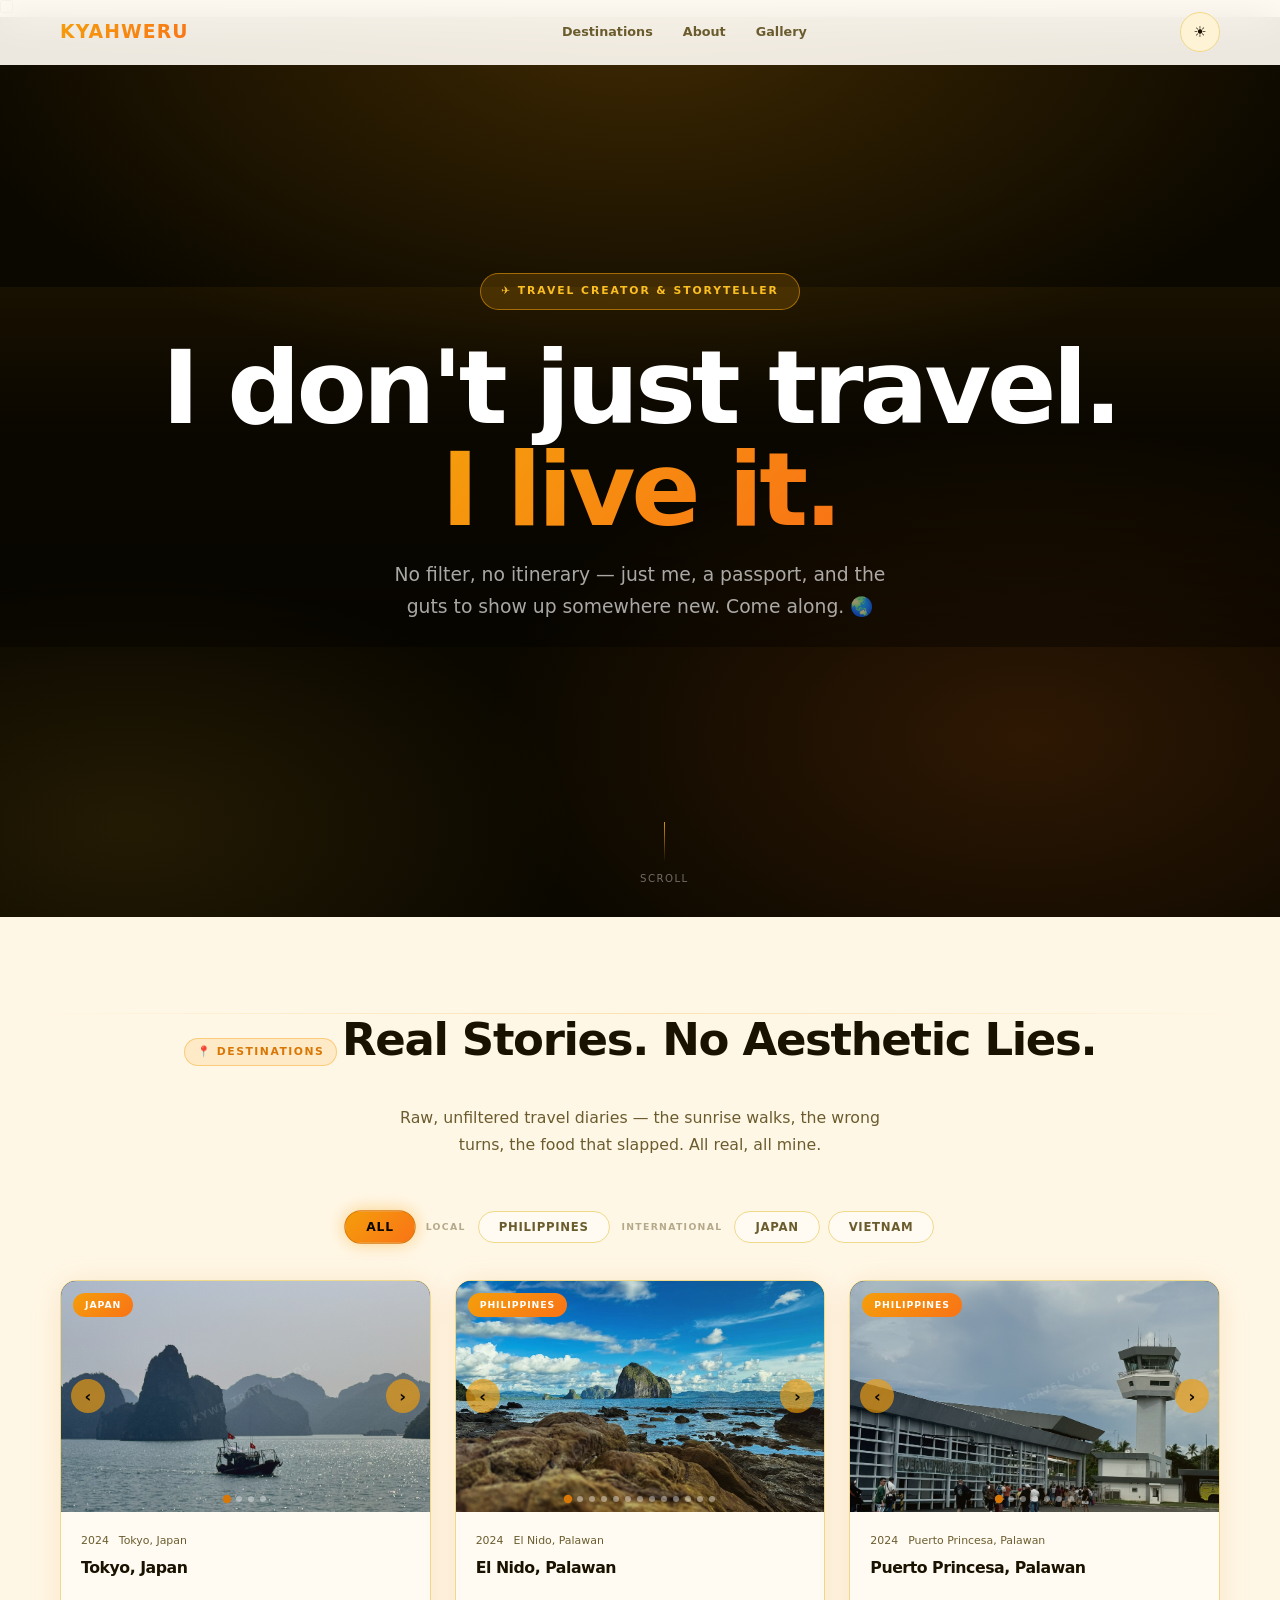
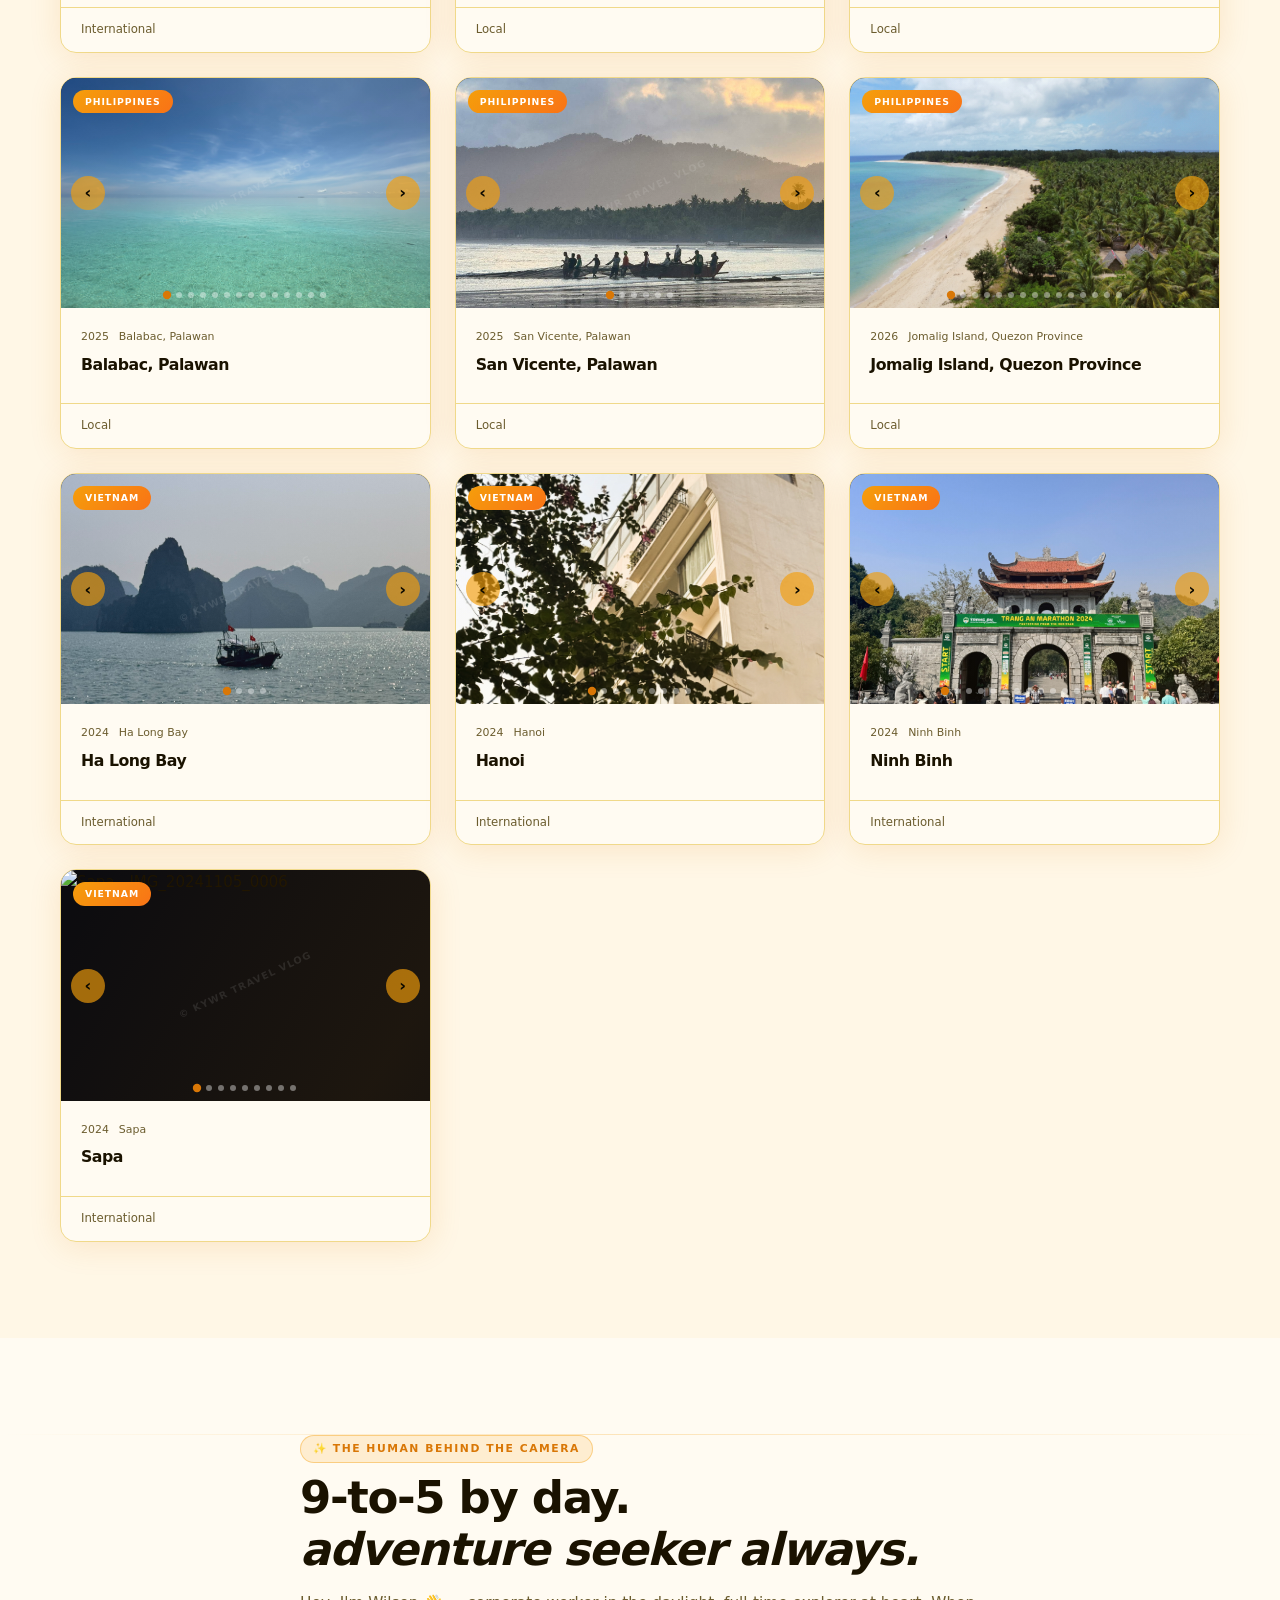
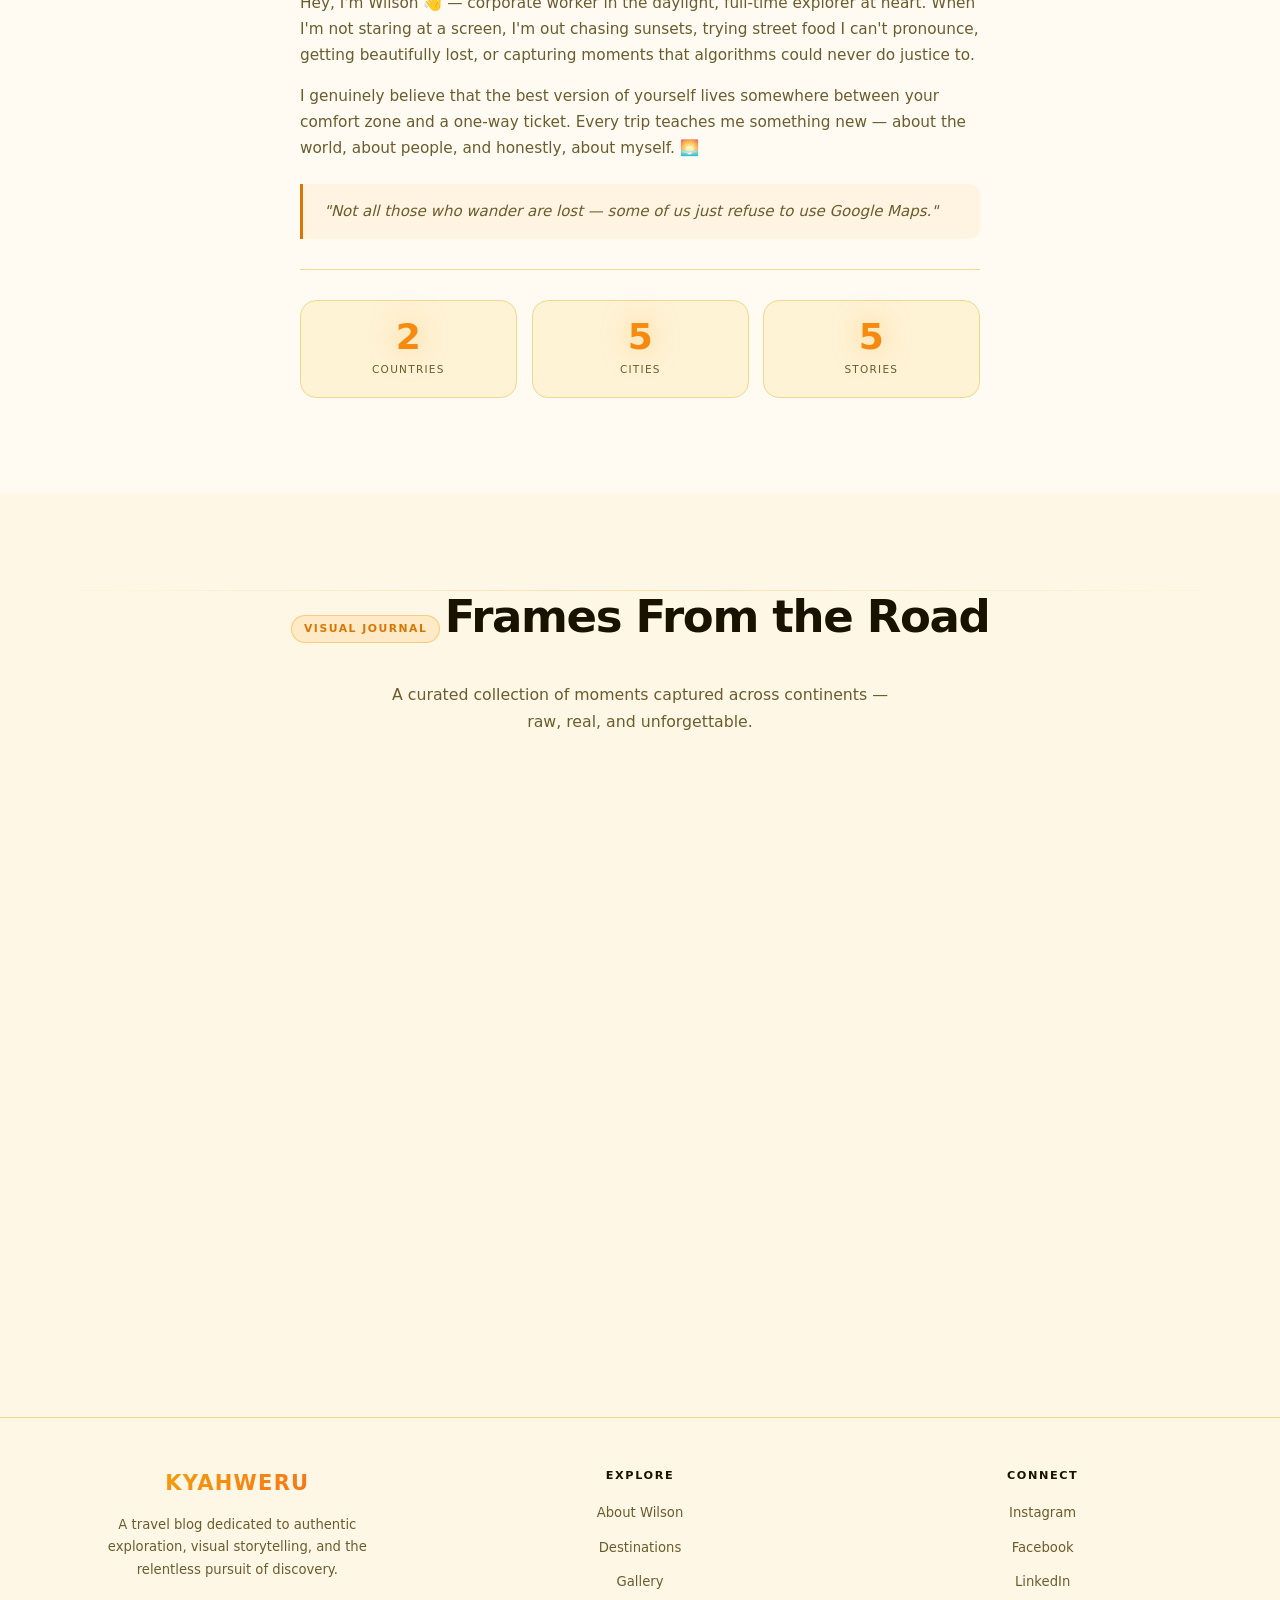
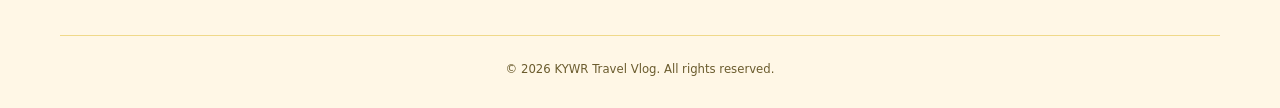
==== commit f02e3c3c: "Auto-update: new content added on Sun 06/28/2026  4:21:49.24" ====
--- a/bob-artifacts/travel-vlog.html
+++ b/bob-artifacts/travel-vlog.html
@@ -12,7 +12,7 @@
 <title>KYAHWERU — Travel Vlog by Wilson Serquina</title>
 <meta name="description" content="A premium travel vlog exploring the world's most breathtaking destinations. Stories, photography, and adventure." />
 <link rel="stylesheet" href="travel-vlog.css" />
-<script>window.__STORIES_DATA__={"version":1,"stories":[{"year":"2024","id":"philippines-2024-el-nido-palawan","paragraphs":["El Nido Adventure — Chasing Islands, Caves, and Ocean Wonders","After exploring the hidden side of Palawan, the adventure continued to one of its most iconic destinations — El Nido.","For this trip, we joined Tour Package B, a journey that took us through some of El Nido’s beautiful island landscapes, hidden beaches, and natural wonders. The day was filled with boat rides across the turquoise waters, exploring breathtaking islands, and discovering why El Nido continues to be one of the most loved destinations in the Philippines.","Each stop felt like a scene from a travel documentary — limestone cliffs rising from the sea, crystal-clear waters surrounding the islands, and peaceful moments where you just stop and appreciate how beautiful nature can be.","Beyond the island hopping experience, I also got to try something more adventurous — the El Nido zipline. Flying above the ocean with the island views below was definitely one of those moments that made the trip more memorable. It was a mix of excitement, nervousness, and pure adrenaline.","We also made a quick detour to Lio Beach, a perfect place to slow down after the adventure. Compared to the busy island hopping schedule, Lio gave a different vibe — more relaxed, scenic, and a great spot to just enjoy the beach atmosphere.","El Nido wasn’t just about the famous views you see online. It was about experiencing the adventure behind those photos — the boat rides, the exploration, the little side trips, and the unforgettable moments along the way.","Another chapter of chasing places, creating memories, and discovering more of what Palawan has to offer. 🌊🏝️","El Nido — where every island has a story."],"destination":"El Nido, Palawan","region":"Local","title":"El Nido, Palawan","images":[{"file":"2908578C-EB2E-4F97-98CF-67C0F395562F.JPEG","alt":"El Nido, Palawan - 2908578C-EB2E-4F97-98CF-67C0F395562F"},{"file":"985ABBCE-2535-4D35-854B-2B9D72324FFC.JPEG","alt":"El Nido, Palawan - 985ABBCE-2535-4D35-854B-2B9D72324FFC"},{"file":"B9E37323-E767-43B6-9DD0-271D5958F5BA.JPEG","alt":"El Nido, Palawan - B9E37323-E767-43B6-9DD0-271D5958F5BA"},{"file":"IMG_2248.JPEG","alt":"El Nido, Palawan - IMG_2248"},{"file":"IMG_2269.JPEG","alt":"El Nido, Palawan - IMG_2269"},{"file":"IMG_2283.JPEG","alt":"El Nido, Palawan - IMG_2283"},{"file":"IMG_2284.JPEG","alt":"El Nido, Palawan - IMG_2284"},{"file":"IMG_2344.JPEG","alt":"El Nido, Palawan - IMG_2344"},{"file":"IMG_2352.JPEG","alt":"El Nido, Palawan - IMG_2352"},{"file":"IMG_2357.JPEG","alt":"El Nido, Palawan - IMG_2357"},{"file":"IMG_2403.JPEG","alt":"El Nido, Palawan - IMG_2403"},{"file":"IMG_2409.JPEG","alt":"El Nido, Palawan - IMG_2409"},{"file":"IMG_2416.JPEG","alt":"El Nido, Palawan - IMG_2416"}],"date":"2024","countryLabel":"Philippines","path":"Stories/Philippines/2024/El Nido, Palawan","country":"Philippines","countryId":"philippines"},{"year":"2024","id":"philippines-2024-puerto-princesa-palawan","paragraphs":["Puerto Princesa Adventure — The Gateway to Palawan’s Wonders","Before reaching the more famous islands of Palawan, the journey started in Puerto Princesa — the city known as the gateway to the province’s natural treasures.","Unlike the island adventures that followed, Puerto Princesa had a different kind of charm. It was a mix of city life, nature, and quiet coastal moments — a place where you could slow down while still being surrounded by beautiful landscapes.","One of the highlights of the trip was exploring the Puerto Princesa Underground River, one of Palawan’s most iconic destinations. Entering the cave felt like stepping into another world — surrounded by massive rock formations, mysterious chambers, and the sound of nature echoing inside. It was a reminder of how incredible and powerful nature can be.","Beyond the famous attractions, Puerto Princesa was also about enjoying the simple moments — discovering local food, appreciating the peaceful surroundings, and taking in the beauty of Palawan at a slower pace.","This stop became the perfect beginning to a bigger Palawan adventure. A place that prepared the way for the beaches of El Nido and the untouched paradise of Balabac.","Sometimes the journey isn’t only about the final destination — it’s about the places that become part of the story along the way.","Puerto Princesa — where the Palawan adventure begins. 🌴✨"],"destination":"Puerto Princesa, Palawan","region":"Local","title":"Puerto Princesa, Palawan","images":[{"file":"IMG_1549.JPEG","alt":"Puerto Princesa, Palawan - IMG_1549"},{"file":"IMG_1586.JPEG","alt":"Puerto Princesa, Palawan - IMG_1586"},{"file":"IMG_1616.JPEG","alt":"Puerto Princesa, Palawan - IMG_1616"},{"file":"IMG_1654.JPEG","alt":"Puerto Princesa, Palawan - IMG_1654"},{"file":"IMG_1669.JPEG","alt":"Puerto Princesa, Palawan - IMG_1669"},{"file":"IMG_1681.JPEG","alt":"Puerto Princesa, Palawan - IMG_1681"},{"file":"IMG_1684.JPEG","alt":"Puerto Princesa, Palawan - IMG_1684"}],"date":"2024","countryLabel":"Philippines","path":"Stories/Philippines/2024/Puerto Princesa, Palawan","country":"Philippines","countryId":"philippines"},{"year":"2025","id":"philippines-2025-balabac-palawan","paragraphs":["Balabac Adventure — A Journey to Palawan’s Hidden Paradise","Some places don’t feel real until you finally see them — and Balabac was one of those places.","Far from the usual tourist spots of Palawan, this adventure was a journey into the untouched side of the island. After a long trip to the southernmost part of Palawan, I finally reached a paradise known for its crystal-clear waters, powdery white sandbars, and islands that look like they came straight out of a postcard.","The days were spent island hopping from one hidden gem to another — chasing turquoise waters, walking on endless sandbars, and discovering beaches that felt almost untouched by time. Every stop had its own story: from swimming in clear blue waters, seeing marine life beneath the surface, to simply sitting by the shore and appreciating how beautiful and quiet nature can be.","But Balabac wasn’t just about the breathtaking views. It was about the journey itself — the early morning boat rides, the unpredictable waves, the simple island life, and the feeling of being somewhere far away from the usual rush of the city.","There were moments when the adventure became challenging — the long hours on the road, the tiredness after exploring multiple islands, and the lack of comfort compared to typical vacations. But those little struggles made the experience more memorable.","Standing on those sandbars, surrounded by endless ocean, I realized why Balabac is often called one of Palawan’s last frontiers. It wasn’t just a destination to visit — it was an adventure to experience.","A reminder that sometimes the best places are the ones that require a little more effort to reach. 🌊🏝️","Balabac — remote, raw, and unforgettable."],"destination":"Balabac, Palawan","region":"Local","title":"Balabac, Palawan","images":[{"file":"IMG_0690.JPEG","alt":"Balabac, Palawan - IMG_0690"},{"file":"IMG_0691.JPEG","alt":"Balabac, Palawan - IMG_0691"},{"file":"IMG_0703.JPEG","alt":"Balabac, Palawan - IMG_0703"},{"file":"IMG_0708.JPEG","alt":"Balabac, Palawan - IMG_0708"},{"file":"IMG_0735.JPEG","alt":"Balabac, Palawan - IMG_0735"},{"file":"IMG_0812.JPEG","alt":"Balabac, Palawan - IMG_0812"},{"file":"IMG_0829.JPEG","alt":"Balabac, Palawan - IMG_0829"},{"file":"IMG_0850.JPEG","alt":"Balabac, Palawan - IMG_0850"},{"file":"IMG_0854.JPEG","alt":"Balabac, Palawan - IMG_0854"},{"file":"IMG_0869.JPEG","alt":"Balabac, Palawan - IMG_0869"},{"file":"IMG_1021.JPEG","alt":"Balabac, Palawan - IMG_1021"},{"file":"IMG_1057.JPEG","alt":"Balabac, Palawan - IMG_1057"},{"file":"IMG_1062.JPEG","alt":"Balabac, Palawan - IMG_1062"},{"file":"IMG_1112.JPEG","alt":"Balabac, Palawan - IMG_1112"}],"date":"2025","countryLabel":"Philippines","path":"Stories/Philippines/2025/Balabac, Palawan","country":"Philippines","countryId":"philippines"},{"year":"2025","id":"philippines-2025-san-vicente-palawan","paragraphs":["This was taken last February 2025, when I visited this place to celebrate my friend’s birthday. After an hour-long van ride from Puerto Princesa, we finally arrived at this hidden gem tucked away in Palawan. The journey itself already felt like part of the adventure — passing through quiet roads and scenic views before reaching a place that I could truly call a secret paradise. It felt raw, peaceful, and full of untouched potential, like a place waiting to be discovered by more travelers.","The yellow-glazed photo was captured during our sunrise walk along Ursula’s Long Beach. The entire shoreline was painted with warm golden tones as the sun slowly rose, filling the morning sky with beautiful shades of orange and yellow. Standing there with the calm waves, fresh breeze, and that breathtaking sunrise in front of us, I already knew it was going to be an amazing day.","One of the most memorable moments was getting the chance to join the local fishermen along the coast as they pulled their fishing nets back to shore early in the morning. Watching their teamwork and experiencing a small part of their daily routine made the trip even more special. After helping out, we were rewarded with a kind gesture — they gave us a discount on a few kilograms of freshly caught fish from their morning haul. We happily told them, “We’re buying this for our lunch,” and ended up enjoying the freshest seafood we could ask for, straight from the ocean to our table.","It wasn’t just a trip to a beautiful place; it was an experience filled with simple moments, local stories, and a deeper appreciation for the people and places that make every adventure memorable."],"destination":"San Vicente, Palawan","region":"Local","title":"San Vicente, Palawan","images":[{"file":"WhatsApp Image 2026-06-27 at 12.59.09 AM (1).jpeg","alt":"San Vicente, Palawan - WhatsApp Image 2026-06-27 at 12.59.09 AM (1)"},{"file":"WhatsApp Image 2026-06-27 at 12.59.09 AM (2).jpeg","alt":"San Vicente, Palawan - WhatsApp Image 2026-06-27 at 12.59.09 AM (2)"},{"file":"WhatsApp Image 2026-06-27 at 12.59.09 AM.jpeg","alt":"San Vicente, Palawan - WhatsApp Image 2026-06-27 at 12.59.09 AM"},{"file":"WhatsApp Image 2026-06-27 at 12.59.10 AM (1).jpeg","alt":"San Vicente, Palawan - WhatsApp Image 2026-06-27 at 12.59.10 AM (1)"},{"file":"WhatsApp Image 2026-06-27 at 12.59.10 AM (2).jpeg","alt":"San Vicente, Palawan - WhatsApp Image 2026-06-27 at 12.59.10 AM (2)"},{"file":"WhatsApp Image 2026-06-27 at 12.59.10 AM.jpeg","alt":"San Vicente, Palawan - WhatsApp Image 2026-06-27 at 12.59.10 AM"}],"date":"2025","countryLabel":"Philippines","path":"Stories/Philippines/2025/San Vicente, Palawan","country":"Philippines","countryId":"philippines"},{"year":"2026","id":"philippines-2026-jomalig-island-quezon-province","paragraphs":["Jomalig Island Adventure — Finding Peace in a Hidden Island Escape","Some destinations stay with you not because of the activities you do, but because of the feeling they give you. Jomalig Island was one of those places.","I’ve been fortunate enough to visit Jomalig multiple times during the summer season — April 2023, April 2024, and April 2026 — and every visit reminded me why I keep coming back.","Our stay was at Balwarte Resort, a simple island accommodation that became our home while exploring Jomalig. But more than the beaches or the scenery, what truly stood out was the peace and calmness that the island offered.","Life in Jomalig moves differently. Away from the noise and rush of the city, the days felt slower and lighter. The quiet mornings, the fresh sea breeze, the simple island lifestyle, and the feeling of being disconnected from everything made every visit special.","Of course, one of the places we always find ourselves returning to is Salibungot Beach. Just a few minutes walk or around a 10-minute ride from the resort, it became our usual spot to end the day. Watching the sunset there was never about it being the “main attraction” — it was about the peaceful moment of sitting by the shore, appreciating the view, and enjoying the calmness of the island.","Jomalig reminded me that adventures don’t always have to be about chasing the next big thrill. Sometimes, the best experiences come from slowing down, embracing simplicity, and finding a place where you can just be present.","A place I’ve visited before, but somehow still feels like a new escape every time.","Jomalig Island — a quiet paradise where the real adventure is finding peace. 🌅🏝️"],"destination":"Jomalig Island, Quezon Province","region":"Local","title":"Jomalig Island, Quezon Province","images":[{"file":"dji_fly_20240407_002406_11_1712463889919_photo_optimized.JPEG","alt":"Jomalig Island, Quezon Province - dji_fly_20240407_002406_11_1712463889919_photo_optimized"},{"file":"dji_fly_20240408_055942_48_1712570399756_photo_optimized.JPEG","alt":"Jomalig Island, Quezon Province - dji_fly_20240408_055942_48_1712570399756_photo_optimized"},{"file":"IMG_0429.JPEG","alt":"Jomalig Island, Quezon Province - IMG_0429"},{"file":"IMG_0438.JPEG","alt":"Jomalig Island, Quezon Province - IMG_0438"},{"file":"IMG_0487.JPEG","alt":"Jomalig Island, Quezon Province - IMG_0487"},{"file":"IMG_5914.JPEG","alt":"Jomalig Island, Quezon Province - IMG_5914"},{"file":"IMG_8548.JPEG","alt":"Jomalig Island, Quezon Province - IMG_8548"},{"file":"IMG_8624.JPEG","alt":"Jomalig Island, Quezon Province - IMG_8624"},{"file":"IMG_8627.JPEG","alt":"Jomalig Island, Quezon Province - IMG_8627"},{"file":"IMG_8816.JPEG","alt":"Jomalig Island, Quezon Province - IMG_8816"},{"file":"IMG_8850.JPEG","alt":"Jomalig Island, Quezon Province - IMG_8850"},{"file":"IMG_8854.JPEG","alt":"Jomalig Island, Quezon Province - IMG_8854"},{"file":"IMG_8858.JPEG","alt":"Jomalig Island, Quezon Province - IMG_8858"},{"file":"IMG_8867.JPEG","alt":"Jomalig Island, Quezon Province - IMG_8867"},{"file":"IMG_8877.JPEG","alt":"Jomalig Island, Quezon Province - IMG_8877"}],"date":"2026","countryLabel":"Philippines","path":"Stories/Philippines/2026/Jomalig Island, Quezon Province","country":"Philippines","countryId":"philippines"},{"year":"2024","id":"vietnam-2024-ha-long-bay","paragraphs":["Ha Long Bay: A Day Lost Between Limestone Giants","I joined a joiner tour to explore one of Vietnam’s most iconic destinations — Ha Long Bay. At first, I wasn’t sure what to expect traveling with a group of strangers, but sometimes the best adventures come from stepping outside your comfort zone.","Early in the morning, I was picked up from Hanoi and started the journey toward the coast. The ride itself became part of the experience — watching the busy city slowly turn into quiet countryside landscapes, passing through local towns and seeing a different side of Vietnam beyond the usual tourist spots.","Upon arriving at Ha Long Bay, the scenery instantly felt unreal. The emerald waters, towering limestone karsts, and misty islands looked like something straight out of a painting. Being on the cruise, surrounded by people from different places and backgrounds, made the whole experience even more memorable. A simple joiner tour turned into a small community of travelers sharing stories, taking photos, and enjoying the same view together.","We explored caves carved by nature, cruised between the massive rock formations, and enjoyed the calmness of the bay. Every turn of the boat revealed another breathtaking view — another reminder of how powerful and beautiful nature can be.","What made the trip special wasn’t just the destination, but the journey itself. I came as a solo traveler joining a group of strangers, but I left with memories of a place that felt timeless and moments shared with people I might never have met otherwise.","Ha Long Bay wasn’t just a stop on my itinerary — it was a reminder that sometimes the best adventures happen when you simply say yes and go."],"destination":"Ha Long Bay","region":"International","title":"Ha Long Bay","images":[{"file":"IMG_6878.JPEG","alt":"Ha Long Bay - IMG_6878"},{"file":"IMG_6881.JPEG","alt":"Ha Long Bay - IMG_6881"},{"file":"IMG_6905.JPEG","alt":"Ha Long Bay - IMG_6905"},{"file":"IMG_6911.JPEG","alt":"Ha Long Bay - IMG_6911"}],"date":"2024","countryLabel":"Vietnam","path":"Stories/Vietnam/2024/Ha Long Bay","country":"Vietnam","countryId":"vietnam"},{"year":"2024","id":"vietnam-2024-hanoi","paragraphs":["Hanoi, Vietnam - Getting Lost in the Heart of the City","Hanoi was never about checking off a list of tourist spots for me. It was about slowing down, walking without a plan, and letting the city reveal itself one street at a time.","I spent my days wandering around the Old Quarter, where every corner felt alive — from the endless sound of motorbikes passing by, small local shops hidden in narrow alleys, to street vendors preparing food right in front of you. The city had this beautiful chaos that somehow felt comforting.","One of my favorite parts of Hanoi was discovering its food culture. I went on a little food adventure — trying different egg coffees, searching for the perfect Bahn Mi, and walking around to find that unforgettable bowl of Phở that captures the true taste of Vietnam.","There was something special about sitting in a small café, holding a cup of Vietnamese coffee, watching locals go about their day. Simple moments, but the kind of memories that make traveling worth it.","Hanoi reminded me that sometimes the best way to experience a place is not through an itinerary, but by getting lost — following random streets, trying local flavors, and collecting stories along the way.","A few days in Hanoi, but a lifetime of memories.✨"],"destination":"Hanoi","region":"International","title":"Hanoi","images":[{"file":"IMG_6826.JPEG","alt":"Hanoi - IMG_6826"},{"file":"IMG_6829.JPEG","alt":"Hanoi - IMG_6829"},{"file":"IMG_6843.JPEG","alt":"Hanoi - IMG_6843"},{"file":"IMG_7190.JPEG","alt":"Hanoi - IMG_7190"},{"file":"IMG_7193.JPEG","alt":"Hanoi - IMG_7193"},{"file":"IMG_7195.JPEG","alt":"Hanoi - IMG_7195"},{"file":"IMG_7197.JPEG","alt":"Hanoi - IMG_7197"},{"file":"IMG_7213.JPEG","alt":"Hanoi - IMG_7213"},{"file":"IMG_7239.JPEG","alt":"Hanoi - IMG_7239"}],"date":"2024","countryLabel":"Vietnam","path":"Stories/Vietnam/2024/Hanoi","country":"Vietnam","countryId":"vietnam"},{"year":"2024","id":"vietnam-2024-ninh-binh","paragraphs":["Ninh Binh, Vietnam - A Day Where Nature Felt Like a Movie Scene","Ninh Binh was one of those places where I came in with expectations, but still ended up being amazed.","I joined a group tour to explore some of the most iconic spots in the area — starting with the ancient capital of Hoa Lu, cruising through the breathtaking landscapes of Trang An, and ending the day with the famous climb at Mua Cave.","Among everything we visited, Trang An Complex became the highlight of the trip. Gliding through the calm waters surrounded by towering limestone mountains, hidden caves, and untouched greenery felt like entering another world. It was peaceful, cinematic, and honestly one of those moments where you just stop and appreciate how beautiful nature can be.","But of course, the adventure wasn’t complete without the Mua Cave hike. 😂","The climb was challenging, especially under the heat, but reaching the top made every step worth it. Standing above Ninh Binh with the panoramic view of endless mountains and rice fields gave me that feeling I always chase when traveling — that mix of exhaustion, excitement, and “I actually made it here.”","Tired legs, sweaty shirt, but a happy heart.","Ninh Binh reminded me that sometimes the best travel memories come from the moments that test you a little — the climbs, the long walks, and the adventures that leave you tired but fulfilled.","Another story added to the journey."],"destination":"Ninh Binh","region":"International","title":"Ninh Binh","images":[{"file":"IMG_7241.JPEG","alt":"Ninh Binh - IMG_7241"},{"file":"IMG_7257.JPEG","alt":"Ninh Binh - IMG_7257"},{"file":"IMG_7275.JPEG","alt":"Ninh Binh - IMG_7275"},{"file":"IMG_7276.JPEG","alt":"Ninh Binh - IMG_7276"},{"file":"IMG_7293.JPEG","alt":"Ninh Binh - IMG_7293"},{"file":"IMG_7327.JPEG","alt":"Ninh Binh - IMG_7327"},{"file":"IMG_7331.JPEG","alt":"Ninh Binh - IMG_7331"},{"file":"IMG_7335.JPEG","alt":"Ninh Binh - IMG_7335"},{"file":"IMG_7339.JPEG","alt":"Ninh Binh - IMG_7339"},{"file":"IMG_7347.JPEG","alt":"Ninh Binh - IMG_7347"},{"file":"IMG_7363.JPEG","alt":"Ninh Binh - IMG_7363"},{"file":"IMG_7373.JPEG","alt":"Ninh Binh - IMG_7373"},{"file":"IMG_7378.JPEG","alt":"Ninh Binh - IMG_7378"},{"file":"IMG_7402.JPEG","alt":"Ninh Binh - IMG_7402"},{"file":"IMG_7488.JPEG","alt":"Ninh Binh - IMG_7488"},{"file":"IMG_7505.JPEG","alt":"Ninh Binh - IMG_7505"}],"date":"2024","countryLabel":"Vietnam","path":"Stories/Vietnam/2024/Ninh Binh","country":"Vietnam","countryId":"vietnam"},{"year":"2024","id":"vietnam-2024-sapa","paragraphs":["Sapa, Vietnam — Where the Mountains Whisper Stories","Sapa was one of those places that felt like stepping into a different world. Unlike the usual guided tours, I decided to explore it through a DIY adventure, giving myself the freedom to follow the roads, discover hidden corners, and experience the town at my own pace.","Surrounded by towering mountains, endless rice terraces, and the cool mist of northern Vietnam, Sapa had a quiet charm that instantly captured me. Every turn along the mountain roads felt like a new postcard — from the traditional villages tucked between valleys to the locals carrying stories and traditions passed down through generations.","One of the highlights of the journey was conquering Fansipan, known as the “Roof of Indochina.” Riding the cable car above the clouds was already an experience on its own, but reaching the peak felt even more rewarding. Standing at the summit, surrounded by fog, wind, and endless mountain views, I understood why this place is considered one of Vietnam’s most breathtaking destinations. It was a moment where the journey mattered just as much as the destination.","The adventure continued in the villages, where I explored the culture and landscapes of Sapa. I also tried the Mong Village Alpine Coaster, adding a fun and unexpected twist to the mountain experience. Racing down the slopes while surrounded by the scenery of Sapa was the perfect mix of adrenaline and appreciation for the beauty around me.","Sapa reminded me that traveling is not always about following an itinerary — sometimes the best memories come from simply wandering, getting a little lost, and letting the place reveal itself. A DIY trip, a mountain peak, a cultural encounter, and a story I’ll carry with me from Vietnam’s beautiful highlands."],"destination":"Sapa","region":"International","title":"Sapa","images":[{"file":"IMG_20241105_0006.JPEG","alt":"Sapa - IMG_20241105_0006"},{"file":"IMG_20241105_0009.JPEG","alt":"Sapa - IMG_20241105_0009"},{"file":"IMG_20241105_0024.JPEG","alt":"Sapa - IMG_20241105_0024"},{"file":"IMG_6047.JPEG","alt":"Sapa - IMG_6047"},{"file":"IMG_6134.JPEG","alt":"Sapa - IMG_6134"},{"file":"IMG_6247.JPEG","alt":"Sapa - IMG_6247"},{"file":"IMG_6267.JPEG","alt":"Sapa - IMG_6267"},{"file":"IMG_6523.JPEG","alt":"Sapa - IMG_6523"},{"file":"IMG_6562.JPEG","alt":"Sapa - IMG_6562"}],"date":"2024","countryLabel":"Vietnam","path":"Stories/Vietnam/2024/Sapa","country":"Vietnam","countryId":"vietnam"}]};</script>
+<script>window.__STORIES_DATA__={"version":1,"stories":[{"year":"2024","id":"japan-2024-tokyo-japan","paragraphs":["Tokyo, Japan - A City Where Dreams, Flavors, and Stories Come Alive","Tokyo was one of those places that felt familiar even before I arrived. Maybe it was because of the anime I grew up watching, the movies that showed the beauty of Japan, or the countless photos that made me dream of seeing this city with my own eyes. But experiencing Tokyo in person was a different kind of magic — a perfect mix of tradition, technology, food, and endless stories waiting around every corner.","Walking through the busy streets, I felt like I was inside my own anime scene — the glowing neon lights of Shinjuku, the colorful streets of Akihabara filled with anime culture, and the quiet moments hidden between the chaos. As someone who loves anime, visiting Tokyo felt like stepping into the world that inspired so many stories I grew up watching.","Of course, no Tokyo adventure is complete without trying authentic Japanese ramen. From small ramen shops tucked away in the streets to famous bowls filled with rich broth, every bowl felt like a small piece of Japanese culture — simple, warm, and unforgettable. Sitting at a counter, watching the chefs prepare each bowl with precision, I realized that even a simple meal in Japan can become a memorable experience.","But beyond the food and anime, what I loved most about Tokyo was discovering its photography spots. Every corner looked like a scene waiting to be captured — from the iconic crossing of Shibuya Crossing, the peaceful gardens, the traditional streets of Asakusa, to the breathtaking views of the city skyline. Tokyo has this unique way of combining the old and the new, where a modern city can still preserve its history and charm.","I came to Tokyo looking for places I had only seen in pictures, but I left with something more — memories, moments, and a deeper appreciation for Japanese culture. It wasn’t just a trip to another country; it felt like entering a world I had always wanted to experience.","Tokyo — a city where every street has a story, every meal has a memory, and every photo captures a little piece of the adventure."],"destination":"Tokyo, Japan","region":"International","title":"Tokyo, Japan","images":[{"file":"IMG_6878.JPEG","alt":"Tokyo, Japan - IMG_6878"},{"file":"IMG_6881.JPEG","alt":"Tokyo, Japan - IMG_6881"},{"file":"IMG_6905.JPEG","alt":"Tokyo, Japan - IMG_6905"},{"file":"IMG_6911.JPEG","alt":"Tokyo, Japan - IMG_6911"}],"date":"2024","countryLabel":"Japan","path":"Stories/Japan/2024/Tokyo, Japan","country":"Japan","countryId":"japan"},{"year":"2024","id":"philippines-2024-el-nido-palawan","paragraphs":["El Nido Adventure — Chasing Islands, Caves, and Ocean Wonders","After exploring the hidden side of Palawan, the adventure continued to one of its most iconic destinations — El Nido.","For this trip, we joined Tour Package B, a journey that took us through some of El Nido’s beautiful island landscapes, hidden beaches, and natural wonders. The day was filled with boat rides across the turquoise waters, exploring breathtaking islands, and discovering why El Nido continues to be one of the most loved destinations in the Philippines.","Each stop felt like a scene from a travel documentary — limestone cliffs rising from the sea, crystal-clear waters surrounding the islands, and peaceful moments where you just stop and appreciate how beautiful nature can be.","Beyond the island hopping experience, I also got to try something more adventurous — the El Nido zipline. Flying above the ocean with the island views below was definitely one of those moments that made the trip more memorable. It was a mix of excitement, nervousness, and pure adrenaline.","We also made a quick detour to Lio Beach, a perfect place to slow down after the adventure. Compared to the busy island hopping schedule, Lio gave a different vibe — more relaxed, scenic, and a great spot to just enjoy the beach atmosphere.","El Nido wasn’t just about the famous views you see online. It was about experiencing the adventure behind those photos — the boat rides, the exploration, the little side trips, and the unforgettable moments along the way.","Another chapter of chasing places, creating memories, and discovering more of what Palawan has to offer. 🌊🏝️","El Nido — where every island has a story."],"destination":"El Nido, Palawan","region":"Local","title":"El Nido, Palawan","images":[{"file":"2908578C-EB2E-4F97-98CF-67C0F395562F.JPEG","alt":"El Nido, Palawan - 2908578C-EB2E-4F97-98CF-67C0F395562F"},{"file":"985ABBCE-2535-4D35-854B-2B9D72324FFC.JPEG","alt":"El Nido, Palawan - 985ABBCE-2535-4D35-854B-2B9D72324FFC"},{"file":"B9E37323-E767-43B6-9DD0-271D5958F5BA.JPEG","alt":"El Nido, Palawan - B9E37323-E767-43B6-9DD0-271D5958F5BA"},{"file":"IMG_2248.JPEG","alt":"El Nido, Palawan - IMG_2248"},{"file":"IMG_2269.JPEG","alt":"El Nido, Palawan - IMG_2269"},{"file":"IMG_2283.JPEG","alt":"El Nido, Palawan - IMG_2283"},{"file":"IMG_2284.JPEG","alt":"El Nido, Palawan - IMG_2284"},{"file":"IMG_2344.JPEG","alt":"El Nido, Palawan - IMG_2344"},{"file":"IMG_2352.JPEG","alt":"El Nido, Palawan - IMG_2352"},{"file":"IMG_2357.JPEG","alt":"El Nido, Palawan - IMG_2357"},{"file":"IMG_2403.JPEG","alt":"El Nido, Palawan - IMG_2403"},{"file":"IMG_2409.JPEG","alt":"El Nido, Palawan - IMG_2409"},{"file":"IMG_2416.JPEG","alt":"El Nido, Palawan - IMG_2416"}],"date":"2024","countryLabel":"Philippines","path":"Stories/Philippines/2024/El Nido, Palawan","country":"Philippines","countryId":"philippines"},{"year":"2024","id":"philippines-2024-puerto-princesa-palawan","paragraphs":["Puerto Princesa Adventure — The Gateway to Palawan’s Wonders","Before reaching the more famous islands of Palawan, the journey started in Puerto Princesa — the city known as the gateway to the province’s natural treasures.","Unlike the island adventures that followed, Puerto Princesa had a different kind of charm. It was a mix of city life, nature, and quiet coastal moments — a place where you could slow down while still being surrounded by beautiful landscapes.","One of the highlights of the trip was exploring the Puerto Princesa Underground River, one of Palawan’s most iconic destinations. Entering the cave felt like stepping into another world — surrounded by massive rock formations, mysterious chambers, and the sound of nature echoing inside. It was a reminder of how incredible and powerful nature can be.","Beyond the famous attractions, Puerto Princesa was also about enjoying the simple moments — discovering local food, appreciating the peaceful surroundings, and taking in the beauty of Palawan at a slower pace.","This stop became the perfect beginning to a bigger Palawan adventure. A place that prepared the way for the beaches of El Nido and the untouched paradise of Balabac.","Sometimes the journey isn’t only about the final destination — it’s about the places that become part of the story along the way.","Puerto Princesa — where the Palawan adventure begins. 🌴✨"],"destination":"Puerto Princesa, Palawan","region":"Local","title":"Puerto Princesa, Palawan","images":[{"file":"IMG_1549.JPEG","alt":"Puerto Princesa, Palawan - IMG_1549"},{"file":"IMG_1586.JPEG","alt":"Puerto Princesa, Palawan - IMG_1586"},{"file":"IMG_1616.JPEG","alt":"Puerto Princesa, Palawan - IMG_1616"},{"file":"IMG_1654.JPEG","alt":"Puerto Princesa, Palawan - IMG_1654"},{"file":"IMG_1669.JPEG","alt":"Puerto Princesa, Palawan - IMG_1669"},{"file":"IMG_1681.JPEG","alt":"Puerto Princesa, Palawan - IMG_1681"},{"file":"IMG_1684.JPEG","alt":"Puerto Princesa, Palawan - IMG_1684"}],"date":"2024","countryLabel":"Philippines","path":"Stories/Philippines/2024/Puerto Princesa, Palawan","country":"Philippines","countryId":"philippines"},{"year":"2025","id":"philippines-2025-balabac-palawan","paragraphs":["Balabac Adventure — A Journey to Palawan’s Hidden Paradise","Some places don’t feel real until you finally see them — and Balabac was one of those places.","Far from the usual tourist spots of Palawan, this adventure was a journey into the untouched side of the island. After a long trip to the southernmost part of Palawan, I finally reached a paradise known for its crystal-clear waters, powdery white sandbars, and islands that look like they came straight out of a postcard.","The days were spent island hopping from one hidden gem to another — chasing turquoise waters, walking on endless sandbars, and discovering beaches that felt almost untouched by time. Every stop had its own story: from swimming in clear blue waters, seeing marine life beneath the surface, to simply sitting by the shore and appreciating how beautiful and quiet nature can be.","But Balabac wasn’t just about the breathtaking views. It was about the journey itself — the early morning boat rides, the unpredictable waves, the simple island life, and the feeling of being somewhere far away from the usual rush of the city.","There were moments when the adventure became challenging — the long hours on the road, the tiredness after exploring multiple islands, and the lack of comfort compared to typical vacations. But those little struggles made the experience more memorable.","Standing on those sandbars, surrounded by endless ocean, I realized why Balabac is often called one of Palawan’s last frontiers. It wasn’t just a destination to visit — it was an adventure to experience.","A reminder that sometimes the best places are the ones that require a little more effort to reach. 🌊🏝️","Balabac — remote, raw, and unforgettable."],"destination":"Balabac, Palawan","region":"Local","title":"Balabac, Palawan","images":[{"file":"IMG_0690.JPEG","alt":"Balabac, Palawan - IMG_0690"},{"file":"IMG_0691.JPEG","alt":"Balabac, Palawan - IMG_0691"},{"file":"IMG_0703.JPEG","alt":"Balabac, Palawan - IMG_0703"},{"file":"IMG_0708.JPEG","alt":"Balabac, Palawan - IMG_0708"},{"file":"IMG_0735.JPEG","alt":"Balabac, Palawan - IMG_0735"},{"file":"IMG_0812.JPEG","alt":"Balabac, Palawan - IMG_0812"},{"file":"IMG_0829.JPEG","alt":"Balabac, Palawan - IMG_0829"},{"file":"IMG_0850.JPEG","alt":"Balabac, Palawan - IMG_0850"},{"file":"IMG_0854.JPEG","alt":"Balabac, Palawan - IMG_0854"},{"file":"IMG_0869.JPEG","alt":"Balabac, Palawan - IMG_0869"},{"file":"IMG_1021.JPEG","alt":"Balabac, Palawan - IMG_1021"},{"file":"IMG_1057.JPEG","alt":"Balabac, Palawan - IMG_1057"},{"file":"IMG_1062.JPEG","alt":"Balabac, Palawan - IMG_1062"},{"file":"IMG_1112.JPEG","alt":"Balabac, Palawan - IMG_1112"}],"date":"2025","countryLabel":"Philippines","path":"Stories/Philippines/2025/Balabac, Palawan","country":"Philippines","countryId":"philippines"},{"year":"2025","id":"philippines-2025-san-vicente-palawan","paragraphs":["This was taken last February 2025, when I visited this place to celebrate my friend’s birthday. After an hour-long van ride from Puerto Princesa, we finally arrived at this hidden gem tucked away in Palawan. The journey itself already felt like part of the adventure — passing through quiet roads and scenic views before reaching a place that I could truly call a secret paradise. It felt raw, peaceful, and full of untouched potential, like a place waiting to be discovered by more travelers.","The yellow-glazed photo was captured during our sunrise walk along Ursula’s Long Beach. The entire shoreline was painted with warm golden tones as the sun slowly rose, filling the morning sky with beautiful shades of orange and yellow. Standing there with the calm waves, fresh breeze, and that breathtaking sunrise in front of us, I already knew it was going to be an amazing day.","One of the most memorable moments was getting the chance to join the local fishermen along the coast as they pulled their fishing nets back to shore early in the morning. Watching their teamwork and experiencing a small part of their daily routine made the trip even more special. After helping out, we were rewarded with a kind gesture — they gave us a discount on a few kilograms of freshly caught fish from their morning haul. We happily told them, “We’re buying this for our lunch,” and ended up enjoying the freshest seafood we could ask for, straight from the ocean to our table.","It wasn’t just a trip to a beautiful place; it was an experience filled with simple moments, local stories, and a deeper appreciation for the people and places that make every adventure memorable."],"destination":"San Vicente, Palawan","region":"Local","title":"San Vicente, Palawan","images":[{"file":"WhatsApp Image 2026-06-27 at 12.59.09 AM (1).jpeg","alt":"San Vicente, Palawan - WhatsApp Image 2026-06-27 at 12.59.09 AM (1)"},{"file":"WhatsApp Image 2026-06-27 at 12.59.09 AM (2).jpeg","alt":"San Vicente, Palawan - WhatsApp Image 2026-06-27 at 12.59.09 AM (2)"},{"file":"WhatsApp Image 2026-06-27 at 12.59.09 AM.jpeg","alt":"San Vicente, Palawan - WhatsApp Image 2026-06-27 at 12.59.09 AM"},{"file":"WhatsApp Image 2026-06-27 at 12.59.10 AM (1).jpeg","alt":"San Vicente, Palawan - WhatsApp Image 2026-06-27 at 12.59.10 AM (1)"},{"file":"WhatsApp Image 2026-06-27 at 12.59.10 AM (2).jpeg","alt":"San Vicente, Palawan - WhatsApp Image 2026-06-27 at 12.59.10 AM (2)"},{"file":"WhatsApp Image 2026-06-27 at 12.59.10 AM.jpeg","alt":"San Vicente, Palawan - WhatsApp Image 2026-06-27 at 12.59.10 AM"}],"date":"2025","countryLabel":"Philippines","path":"Stories/Philippines/2025/San Vicente, Palawan","country":"Philippines","countryId":"philippines"},{"year":"2026","id":"philippines-2026-jomalig-island-quezon-province","paragraphs":["Jomalig Island Adventure — Finding Peace in a Hidden Island Escape","Some destinations stay with you not because of the activities you do, but because of the feeling they give you. Jomalig Island was one of those places.","I’ve been fortunate enough to visit Jomalig multiple times during the summer season — April 2023, April 2024, and April 2026 — and every visit reminded me why I keep coming back.","Our stay was at Balwarte Resort, a simple island accommodation that became our home while exploring Jomalig. But more than the beaches or the scenery, what truly stood out was the peace and calmness that the island offered.","Life in Jomalig moves differently. Away from the noise and rush of the city, the days felt slower and lighter. The quiet mornings, the fresh sea breeze, the simple island lifestyle, and the feeling of being disconnected from everything made every visit special.","Of course, one of the places we always find ourselves returning to is Salibungot Beach. Just a few minutes walk or around a 10-minute ride from the resort, it became our usual spot to end the day. Watching the sunset there was never about it being the “main attraction” — it was about the peaceful moment of sitting by the shore, appreciating the view, and enjoying the calmness of the island.","Jomalig reminded me that adventures don’t always have to be about chasing the next big thrill. Sometimes, the best experiences come from slowing down, embracing simplicity, and finding a place where you can just be present.","A place I’ve visited before, but somehow still feels like a new escape every time.","Jomalig Island — a quiet paradise where the real adventure is finding peace. 🌅🏝️"],"destination":"Jomalig Island, Quezon Province","region":"Local","title":"Jomalig Island, Quezon Province","images":[{"file":"dji_fly_20240407_002406_11_1712463889919_photo_optimized.JPEG","alt":"Jomalig Island, Quezon Province - dji_fly_20240407_002406_11_1712463889919_photo_optimized"},{"file":"dji_fly_20240408_055942_48_1712570399756_photo_optimized.JPEG","alt":"Jomalig Island, Quezon Province - dji_fly_20240408_055942_48_1712570399756_photo_optimized"},{"file":"IMG_0429.JPEG","alt":"Jomalig Island, Quezon Province - IMG_0429"},{"file":"IMG_0438.JPEG","alt":"Jomalig Island, Quezon Province - IMG_0438"},{"file":"IMG_0487.JPEG","alt":"Jomalig Island, Quezon Province - IMG_0487"},{"file":"IMG_5914.JPEG","alt":"Jomalig Island, Quezon Province - IMG_5914"},{"file":"IMG_8548.JPEG","alt":"Jomalig Island, Quezon Province - IMG_8548"},{"file":"IMG_8624.JPEG","alt":"Jomalig Island, Quezon Province - IMG_8624"},{"file":"IMG_8627.JPEG","alt":"Jomalig Island, Quezon Province - IMG_8627"},{"file":"IMG_8816.JPEG","alt":"Jomalig Island, Quezon Province - IMG_8816"},{"file":"IMG_8850.JPEG","alt":"Jomalig Island, Quezon Province - IMG_8850"},{"file":"IMG_8854.JPEG","alt":"Jomalig Island, Quezon Province - IMG_8854"},{"file":"IMG_8858.JPEG","alt":"Jomalig Island, Quezon Province - IMG_8858"},{"file":"IMG_8867.JPEG","alt":"Jomalig Island, Quezon Province - IMG_8867"},{"file":"IMG_8877.JPEG","alt":"Jomalig Island, Quezon Province - IMG_8877"}],"date":"2026","countryLabel":"Philippines","path":"Stories/Philippines/2026/Jomalig Island, Quezon Province","country":"Philippines","countryId":"philippines"},{"year":"2024","id":"vietnam-2024-ha-long-bay","paragraphs":["Ha Long Bay: A Day Lost Between Limestone Giants","I joined a joiner tour to explore one of Vietnam’s most iconic destinations — Ha Long Bay. At first, I wasn’t sure what to expect traveling with a group of strangers, but sometimes the best adventures come from stepping outside your comfort zone.","Early in the morning, I was picked up from Hanoi and started the journey toward the coast. The ride itself became part of the experience — watching the busy city slowly turn into quiet countryside landscapes, passing through local towns and seeing a different side of Vietnam beyond the usual tourist spots.","Upon arriving at Ha Long Bay, the scenery instantly felt unreal. The emerald waters, towering limestone karsts, and misty islands looked like something straight out of a painting. Being on the cruise, surrounded by people from different places and backgrounds, made the whole experience even more memorable. A simple joiner tour turned into a small community of travelers sharing stories, taking photos, and enjoying the same view together.","We explored caves carved by nature, cruised between the massive rock formations, and enjoyed the calmness of the bay. Every turn of the boat revealed another breathtaking view — another reminder of how powerful and beautiful nature can be.","What made the trip special wasn’t just the destination, but the journey itself. I came as a solo traveler joining a group of strangers, but I left with memories of a place that felt timeless and moments shared with people I might never have met otherwise.","Ha Long Bay wasn’t just a stop on my itinerary — it was a reminder that sometimes the best adventures happen when you simply say yes and go."],"destination":"Ha Long Bay","region":"International","title":"Ha Long Bay","images":[{"file":"IMG_6878.JPEG","alt":"Ha Long Bay - IMG_6878"},{"file":"IMG_6881.JPEG","alt":"Ha Long Bay - IMG_6881"},{"file":"IMG_6905.JPEG","alt":"Ha Long Bay - IMG_6905"},{"file":"IMG_6911.JPEG","alt":"Ha Long Bay - IMG_6911"}],"date":"2024","countryLabel":"Vietnam","path":"Stories/Vietnam/2024/Ha Long Bay","country":"Vietnam","countryId":"vietnam"},{"year":"2024","id":"vietnam-2024-hanoi","paragraphs":["Hanoi, Vietnam - Getting Lost in the Heart of the City","Hanoi was never about checking off a list of tourist spots for me. It was about slowing down, walking without a plan, and letting the city reveal itself one street at a time.","I spent my days wandering around the Old Quarter, where every corner felt alive — from the endless sound of motorbikes passing by, small local shops hidden in narrow alleys, to street vendors preparing food right in front of you. The city had this beautiful chaos that somehow felt comforting.","One of my favorite parts of Hanoi was discovering its food culture. I went on a little food adventure — trying different egg coffees, searching for the perfect Bahn Mi, and walking around to find that unforgettable bowl of Phở that captures the true taste of Vietnam.","There was something special about sitting in a small café, holding a cup of Vietnamese coffee, watching locals go about their day. Simple moments, but the kind of memories that make traveling worth it.","Hanoi reminded me that sometimes the best way to experience a place is not through an itinerary, but by getting lost — following random streets, trying local flavors, and collecting stories along the way.","A few days in Hanoi, but a lifetime of memories.✨"],"destination":"Hanoi","region":"International","title":"Hanoi","images":[{"file":"IMG_6826.JPEG","alt":"Hanoi - IMG_6826"},{"file":"IMG_6829.JPEG","alt":"Hanoi - IMG_6829"},{"file":"IMG_6843.JPEG","alt":"Hanoi - IMG_6843"},{"file":"IMG_7190.JPEG","alt":"Hanoi - IMG_7190"},{"file":"IMG_7193.JPEG","alt":"Hanoi - IMG_7193"},{"file":"IMG_7195.JPEG","alt":"Hanoi - IMG_7195"},{"file":"IMG_7197.JPEG","alt":"Hanoi - IMG_7197"},{"file":"IMG_7213.JPEG","alt":"Hanoi - IMG_7213"},{"file":"IMG_7239.JPEG","alt":"Hanoi - IMG_7239"}],"date":"2024","countryLabel":"Vietnam","path":"Stories/Vietnam/2024/Hanoi","country":"Vietnam","countryId":"vietnam"},{"year":"2024","id":"vietnam-2024-ninh-binh","paragraphs":["Ninh Binh, Vietnam - A Day Where Nature Felt Like a Movie Scene","Ninh Binh was one of those places where I came in with expectations, but still ended up being amazed.","I joined a group tour to explore some of the most iconic spots in the area — starting with the ancient capital of Hoa Lu, cruising through the breathtaking landscapes of Trang An, and ending the day with the famous climb at Mua Cave.","Among everything we visited, Trang An Complex became the highlight of the trip. Gliding through the calm waters surrounded by towering limestone mountains, hidden caves, and untouched greenery felt like entering another world. It was peaceful, cinematic, and honestly one of those moments where you just stop and appreciate how beautiful nature can be.","But of course, the adventure wasn’t complete without the Mua Cave hike. 😂","The climb was challenging, especially under the heat, but reaching the top made every step worth it. Standing above Ninh Binh with the panoramic view of endless mountains and rice fields gave me that feeling I always chase when traveling — that mix of exhaustion, excitement, and “I actually made it here.”","Tired legs, sweaty shirt, but a happy heart.","Ninh Binh reminded me that sometimes the best travel memories come from the moments that test you a little — the climbs, the long walks, and the adventures that leave you tired but fulfilled.","Another story added to the journey."],"destination":"Ninh Binh","region":"International","title":"Ninh Binh","images":[{"file":"IMG_7241.JPEG","alt":"Ninh Binh - IMG_7241"},{"file":"IMG_7257.JPEG","alt":"Ninh Binh - IMG_7257"},{"file":"IMG_7275.JPEG","alt":"Ninh Binh - IMG_7275"},{"file":"IMG_7276.JPEG","alt":"Ninh Binh - IMG_7276"},{"file":"IMG_7293.JPEG","alt":"Ninh Binh - IMG_7293"},{"file":"IMG_7327.JPEG","alt":"Ninh Binh - IMG_7327"},{"file":"IMG_7331.JPEG","alt":"Ninh Binh - IMG_7331"},{"file":"IMG_7335.JPEG","alt":"Ninh Binh - IMG_7335"},{"file":"IMG_7339.JPEG","alt":"Ninh Binh - IMG_7339"},{"file":"IMG_7347.JPEG","alt":"Ninh Binh - IMG_7347"},{"file":"IMG_7363.JPEG","alt":"Ninh Binh - IMG_7363"},{"file":"IMG_7373.JPEG","alt":"Ninh Binh - IMG_7373"},{"file":"IMG_7378.JPEG","alt":"Ninh Binh - IMG_7378"},{"file":"IMG_7402.JPEG","alt":"Ninh Binh - IMG_7402"},{"file":"IMG_7488.JPEG","alt":"Ninh Binh - IMG_7488"},{"file":"IMG_7505.JPEG","alt":"Ninh Binh - IMG_7505"}],"date":"2024","countryLabel":"Vietnam","path":"Stories/Vietnam/2024/Ninh Binh","country":"Vietnam","countryId":"vietnam"},{"year":"2024","id":"vietnam-2024-sapa","paragraphs":["Sapa, Vietnam — Where the Mountains Whisper Stories","Sapa was one of those places that felt like stepping into a different world. Unlike the usual guided tours, I decided to explore it through a DIY adventure, giving myself the freedom to follow the roads, discover hidden corners, and experience the town at my own pace.","Surrounded by towering mountains, endless rice terraces, and the cool mist of northern Vietnam, Sapa had a quiet charm that instantly captured me. Every turn along the mountain roads felt like a new postcard — from the traditional villages tucked between valleys to the locals carrying stories and traditions passed down through generations.","One of the highlights of the journey was conquering Fansipan, known as the “Roof of Indochina.” Riding the cable car above the clouds was already an experience on its own, but reaching the peak felt even more rewarding. Standing at the summit, surrounded by fog, wind, and endless mountain views, I understood why this place is considered one of Vietnam’s most breathtaking destinations. It was a moment where the journey mattered just as much as the destination.","The adventure continued in the villages, where I explored the culture and landscapes of Sapa. I also tried the Mong Village Alpine Coaster, adding a fun and unexpected twist to the mountain experience. Racing down the slopes while surrounded by the scenery of Sapa was the perfect mix of adrenaline and appreciation for the beauty around me.","Sapa reminded me that traveling is not always about following an itinerary — sometimes the best memories come from simply wandering, getting a little lost, and letting the place reveal itself. A DIY trip, a mountain peak, a cultural encounter, and a story I’ll carry with me from Vietnam’s beautiful highlands."],"destination":"Sapa","region":"International","title":"Sapa","images":[{"file":"IMG_20241105_0006.JPEG","alt":"Sapa - IMG_20241105_0006"},{"file":"IMG_20241105_0009.JPEG","alt":"Sapa - IMG_20241105_0009"},{"file":"IMG_20241105_0024.JPEG","alt":"Sapa - IMG_20241105_0024"},{"file":"IMG_6047.JPEG","alt":"Sapa - IMG_6047"},{"file":"IMG_6134.JPEG","alt":"Sapa - IMG_6134"},{"file":"IMG_6247.JPEG","alt":"Sapa - IMG_6247"},{"file":"IMG_6267.JPEG","alt":"Sapa - IMG_6267"},{"file":"IMG_6523.JPEG","alt":"Sapa - IMG_6523"},{"file":"IMG_6562.JPEG","alt":"Sapa - IMG_6562"}],"date":"2024","countryLabel":"Vietnam","path":"Stories/Vietnam/2024/Sapa","country":"Vietnam","countryId":"vietnam"}]};</script>
 <script>window.__GALLERY_DATA__={"version":1,"categories":[{"label":"All Photos","folders":[{"path":".","name":"Gallery","photos":[{"caption":"2908578C-EB2E-4F97-98CF-67C0F395562F","alt":"Gallery - 2908578C-EB2E-4F97-98CF-67C0F395562F","file":"2908578C-EB2E-4F97-98CF-67C0F395562F.JPEG"},{"caption":"985ABBCE-2535-4D35-854B-2B9D72324FFC","alt":"Gallery - 985ABBCE-2535-4D35-854B-2B9D72324FFC","file":"985ABBCE-2535-4D35-854B-2B9D72324FFC.JPEG"},{"caption":"B9E37323-E767-43B6-9DD0-271D5958F5BA","alt":"Gallery - B9E37323-E767-43B6-9DD0-271D5958F5BA","file":"B9E37323-E767-43B6-9DD0-271D5958F5BA.JPEG"},{"caption":"dji_fly_20240407_002406_11_1712463889919_photo_optimized","alt":"Gallery - dji_fly_20240407_002406_11_1712463889919_photo_optimized","file":"dji_fly_20240407_002406_11_1712463889919_photo_optimized.JPEG"},{"caption":"dji_fly_20240408_055942_48_1712570399756_photo_optimized","alt":"Gallery - dji_fly_20240408_055942_48_1712570399756_photo_optimized","file":"dji_fly_20240408_055942_48_1712570399756_photo_optimized.JPEG"},{"caption":"IMG_0429","alt":"Gallery - IMG_0429","file":"IMG_0429.JPEG"},{"caption":"IMG_0438","alt":"Gallery - IMG_0438","file":"IMG_0438.JPEG"},{"caption":"IMG_0487","alt":"Gallery - IMG_0487","file":"IMG_0487.JPEG"},{"caption":"IMG_0690","alt":"Gallery - IMG_0690","file":"IMG_0690.JPEG"},{"caption":"IMG_0691","alt":"Gallery - IMG_0691","file":"IMG_0691.JPEG"},{"caption":"IMG_0701","alt":"Gallery - IMG_0701","file":"IMG_0701.JPEG"},{"caption":"IMG_0703","alt":"Gallery - IMG_0703","file":"IMG_0703.JPEG"},{"caption":"IMG_0708","alt":"Gallery - IMG_0708","file":"IMG_0708.JPEG"},{"caption":"IMG_0735","alt":"Gallery - IMG_0735","file":"IMG_0735.JPEG"},{"caption":"IMG_0812","alt":"Gallery - IMG_0812","file":"IMG_0812.JPEG"},{"caption":"IMG_0829","alt":"Gallery - IMG_0829","file":"IMG_0829.JPEG"},{"caption":"IMG_0850","alt":"Gallery - IMG_0850","file":"IMG_0850.JPEG"},{"caption":"IMG_0852","alt":"Gallery - IMG_0852","file":"IMG_0852.JPEG"},{"caption":"IMG_0854","alt":"Gallery - IMG_0854","file":"IMG_0854.JPEG"},{"caption":"IMG_0869","alt":"Gallery - IMG_0869","file":"IMG_0869.JPEG"},{"caption":"IMG_1021","alt":"Gallery - IMG_1021","file":"IMG_1021.JPEG"},{"caption":"IMG_1036","alt":"Gallery - IMG_1036","file":"IMG_1036.JPEG"},{"caption":"IMG_1042","alt":"Gallery - IMG_1042","file":"IMG_1042.JPEG"},{"caption":"IMG_1057","alt":"Gallery - IMG_1057","file":"IMG_1057.JPEG"},{"caption":"IMG_1061","alt":"Gallery - IMG_1061","file":"IMG_1061.JPEG"},{"caption":"IMG_1062","alt":"Gallery - IMG_1062","file":"IMG_1062.JPEG"},{"caption":"IMG_1112","alt":"Gallery - IMG_1112","file":"IMG_1112.JPEG"},{"caption":"IMG_1265","alt":"Gallery - IMG_1265","file":"IMG_1265.JPEG"},{"caption":"IMG_1272","alt":"Gallery - IMG_1272","file":"IMG_1272.JPEG"},{"caption":"IMG_1273","alt":"Gallery - IMG_1273","file":"IMG_1273.JPEG"},{"caption":"IMG_1276","alt":"Gallery - IMG_1276","file":"IMG_1276.JPEG"},{"caption":"IMG_1280","alt":"Gallery - IMG_1280","file":"IMG_1280.JPEG"},{"caption":"IMG_1286","alt":"Gallery - IMG_1286","file":"IMG_1286.JPEG"},{"caption":"IMG_1549","alt":"Gallery - IMG_1549","file":"IMG_1549.JPEG"},{"caption":"IMG_1586","alt":"Gallery - IMG_1586","file":"IMG_1586.JPEG"},{"caption":"IMG_1616","alt":"Gallery - IMG_1616","file":"IMG_1616.JPEG"},{"caption":"IMG_1654","alt":"Gallery - IMG_1654","file":"IMG_1654.JPEG"},{"caption":"IMG_1669","alt":"Gallery - IMG_1669","file":"IMG_1669.JPEG"},{"caption":"IMG_1681","alt":"Gallery - IMG_1681","file":"IMG_1681.JPEG"},{"caption":"IMG_1684","alt":"Gallery - IMG_1684","file":"IMG_1684.JPEG"},{"caption":"IMG_20241105_0006","alt":"Gallery - IMG_20241105_0006","file":"IMG_20241105_0006.JPEG"},{"caption":"IMG_20241105_0009","alt":"Gallery - IMG_20241105_0009","file":"IMG_20241105_0009.JPEG"},{"caption":"IMG_20241105_0024","alt":"Gallery - IMG_20241105_0024","file":"IMG_20241105_0024.JPEG"},{"caption":"IMG_20241107_0037","alt":"Gallery - IMG_20241107_0037","file":"IMG_20241107_0037.JPEG"},{"caption":"IMG_20241107_0052","alt":"Gallery - IMG_20241107_0052","file":"IMG_20241107_0052.JPEG"},{"caption":"IMG_20241107_0056","alt":"Gallery - IMG_20241107_0056","file":"IMG_20241107_0056.JPEG"},{"caption":"IMG_2248","alt":"Gallery - IMG_2248","file":"IMG_2248.JPEG"},{"caption":"IMG_2269","alt":"Gallery - IMG_2269","file":"IMG_2269.JPEG"},{"caption":"IMG_2283","alt":"Gallery - IMG_2283","file":"IMG_2283.JPEG"},{"caption":"IMG_2284","alt":"Gallery - IMG_2284","file":"IMG_2284.JPEG"},{"caption":"IMG_2344","alt":"Gallery - IMG_2344","file":"IMG_2344.JPEG"},{"caption":"IMG_2352","alt":"Gallery - IMG_2352","file":"IMG_2352.JPEG"},{"caption":"IMG_2357","alt":"Gallery - IMG_2357","file":"IMG_2357.JPEG"},{"caption":"IMG_2403","alt":"Gallery - IMG_2403","file":"IMG_2403.JPEG"},{"caption":"IMG_2409","alt":"Gallery - IMG_2409","file":"IMG_2409.JPEG"},{"caption":"IMG_2416","alt":"Gallery - IMG_2416","file":"IMG_2416.JPEG"},{"caption":"IMG_5914","alt":"Gallery - IMG_5914","file":"IMG_5914.JPEG"},{"caption":"IMG_6047","alt":"Gallery - IMG_6047","file":"IMG_6047.JPEG"},{"caption":"IMG_6134","alt":"Gallery - IMG_6134","file":"IMG_6134.JPEG"},{"caption":"IMG_6247","alt":"Gallery - IMG_6247","file":"IMG_6247.JPEG"},{"caption":"IMG_6523","alt":"Gallery - IMG_6523","file":"IMG_6523.JPEG"},{"caption":"IMG_6562","alt":"Gallery - IMG_6562","file":"IMG_6562.JPEG"},{"caption":"IMG_6826","alt":"Gallery - IMG_6826","file":"IMG_6826.JPEG"},{"caption":"IMG_6829","alt":"Gallery - IMG_6829","file":"IMG_6829.JPEG"},{"caption":"IMG_6843","alt":"Gallery - IMG_6843","file":"IMG_6843.JPEG"},{"caption":"IMG_6878","alt":"Gallery - IMG_6878","file":"IMG_6878.JPEG"},{"caption":"IMG_6881","alt":"Gallery - IMG_6881","file":"IMG_6881.JPEG"},{"caption":"IMG_6905","alt":"Gallery - IMG_6905","file":"IMG_6905.JPEG"},{"caption":"IMG_6911","alt":"Gallery - IMG_6911","file":"IMG_6911.JPEG"},{"caption":"IMG_7190","alt":"Gallery - IMG_7190","file":"IMG_7190.JPEG"},{"caption":"IMG_7193","alt":"Gallery - IMG_7193","file":"IMG_7193.JPEG"},{"caption":"IMG_7195","alt":"Gallery - IMG_7195","file":"IMG_7195.JPEG"},{"caption":"IMG_7197","alt":"Gallery - IMG_7197","file":"IMG_7197.JPEG"},{"caption":"IMG_7213","alt":"Gallery - IMG_7213","file":"IMG_7213.JPEG"},{"caption":"IMG_7239","alt":"Gallery - IMG_7239","file":"IMG_7239.JPEG"},{"caption":"IMG_7241","alt":"Gallery - IMG_7241","file":"IMG_7241.JPEG"},{"caption":"IMG_7257","alt":"Gallery - IMG_7257","file":"IMG_7257.JPEG"},{"caption":"IMG_7275","alt":"Gallery - IMG_7275","file":"IMG_7275.JPEG"},{"caption":"IMG_7276","alt":"Gallery - IMG_7276","file":"IMG_7276.JPEG"},{"caption":"IMG_7293","alt":"Gallery - IMG_7293","file":"IMG_7293.JPEG"},{"caption":"IMG_7327","alt":"Gallery - IMG_7327","file":"IMG_7327.JPEG"},{"caption":"IMG_7331","alt":"Gallery - IMG_7331","file":"IMG_7331.JPEG"},{"caption":"IMG_7335","alt":"Gallery - IMG_7335","file":"IMG_7335.JPEG"},{"caption":"IMG_7339","alt":"Gallery - IMG_7339","file":"IMG_7339.JPEG"},{"caption":"IMG_7347","alt":"Gallery - IMG_7347","file":"IMG_7347.JPEG"},{"caption":"IMG_7363","alt":"Gallery - IMG_7363","file":"IMG_7363.JPEG"},{"caption":"IMG_7373","alt":"Gallery - IMG_7373","file":"IMG_7373.JPEG"},{"caption":"IMG_7378","alt":"Gallery - IMG_7378","file":"IMG_7378.JPEG"},{"caption":"IMG_7402","alt":"Gallery - IMG_7402","file":"IMG_7402.JPEG"},{"caption":"IMG_7488","alt":"Gallery - IMG_7488","file":"IMG_7488.JPEG"},{"caption":"IMG_7505","alt":"Gallery - IMG_7505","file":"IMG_7505.JPEG"},{"caption":"IMG_8548","alt":"Gallery - IMG_8548","file":"IMG_8548.JPEG"},{"caption":"IMG_8624","alt":"Gallery - IMG_8624","file":"IMG_8624.JPEG"},{"caption":"IMG_8627","alt":"Gallery - IMG_8627","file":"IMG_8627.JPEG"},{"caption":"IMG_8816","alt":"Gallery - IMG_8816","file":"IMG_8816.JPEG"},{"caption":"IMG_8850","alt":"Gallery - IMG_8850","file":"IMG_8850.JPEG"},{"caption":"IMG_8854","alt":"Gallery - IMG_8854","file":"IMG_8854.JPEG"},{"caption":"IMG_8858","alt":"Gallery - IMG_8858","file":"IMG_8858.JPEG"},{"caption":"IMG_8867","alt":"Gallery - IMG_8867","file":"IMG_8867.JPEG"},{"caption":"IMG_8877","alt":"Gallery - IMG_8877","file":"IMG_8877.JPEG"}]}],"id":"all-photos"}]};</script>
 <!-- ##MANIFEST## -->
 </head>
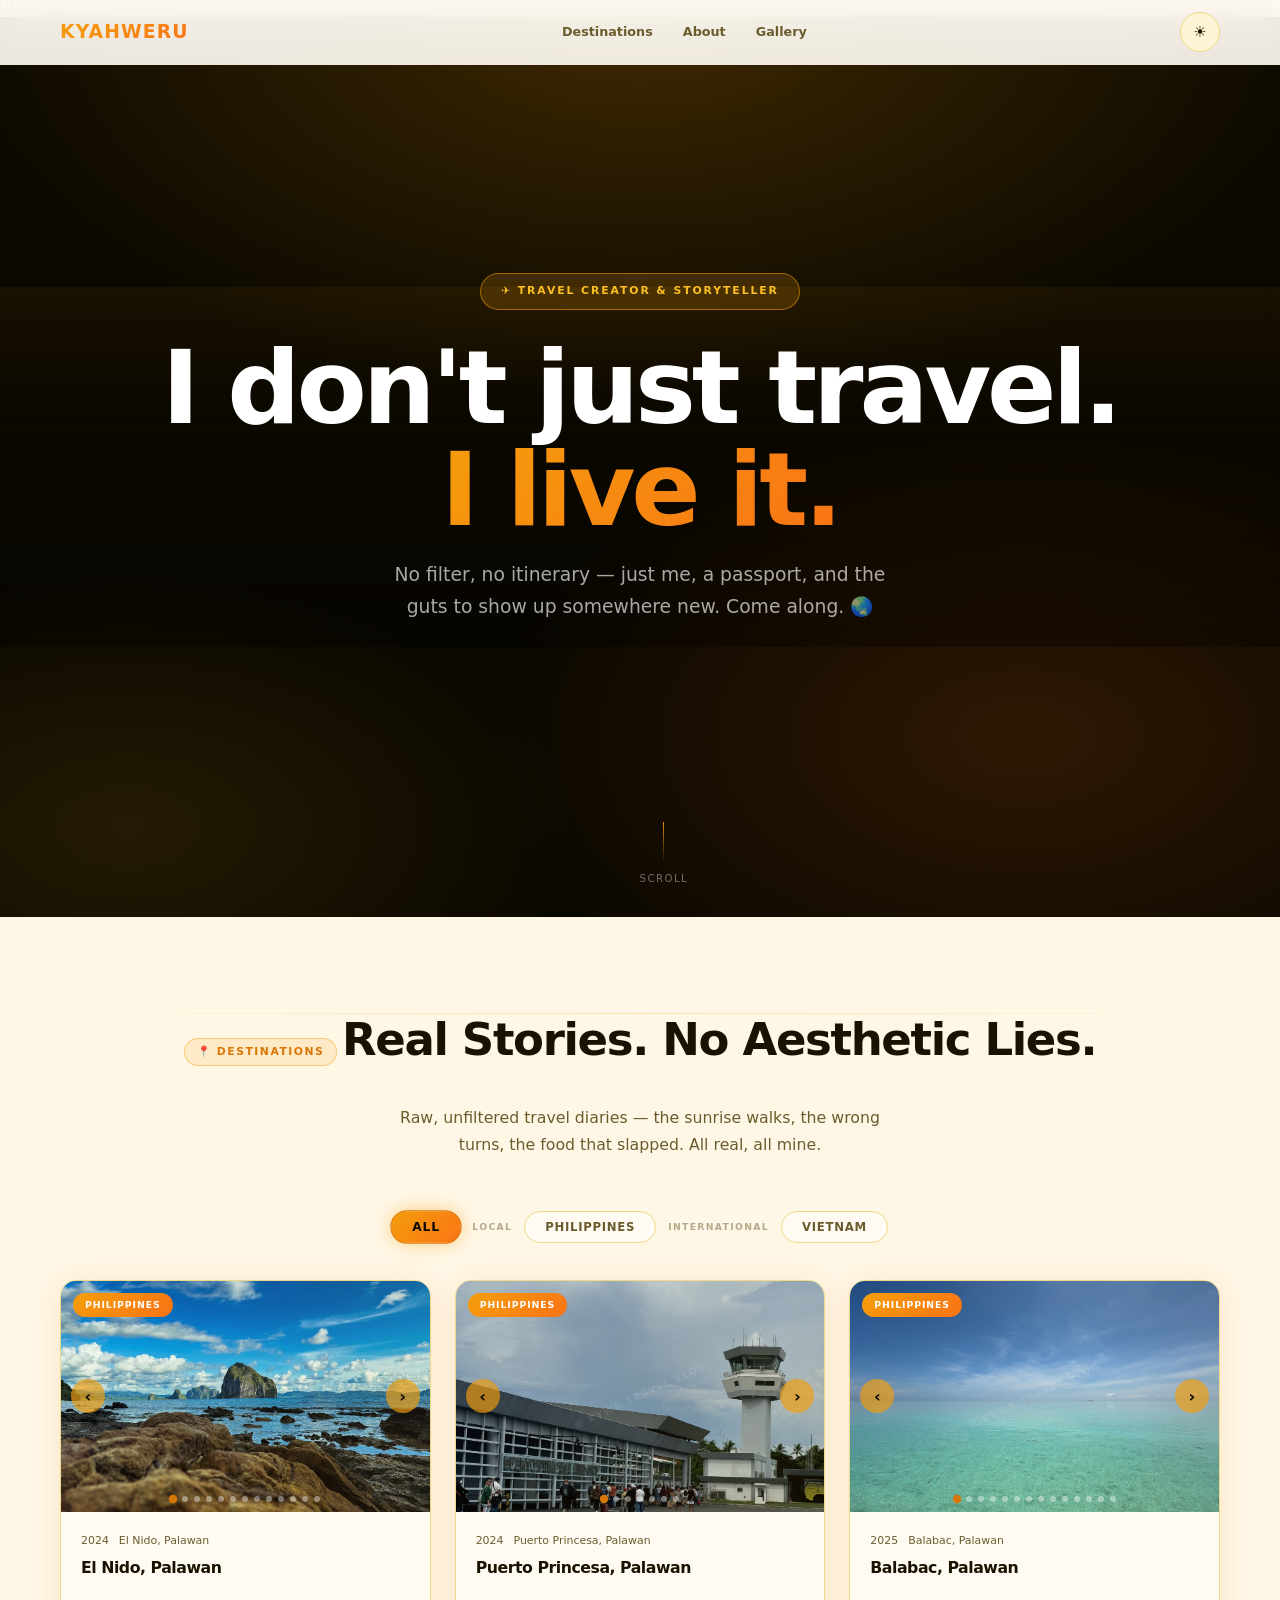
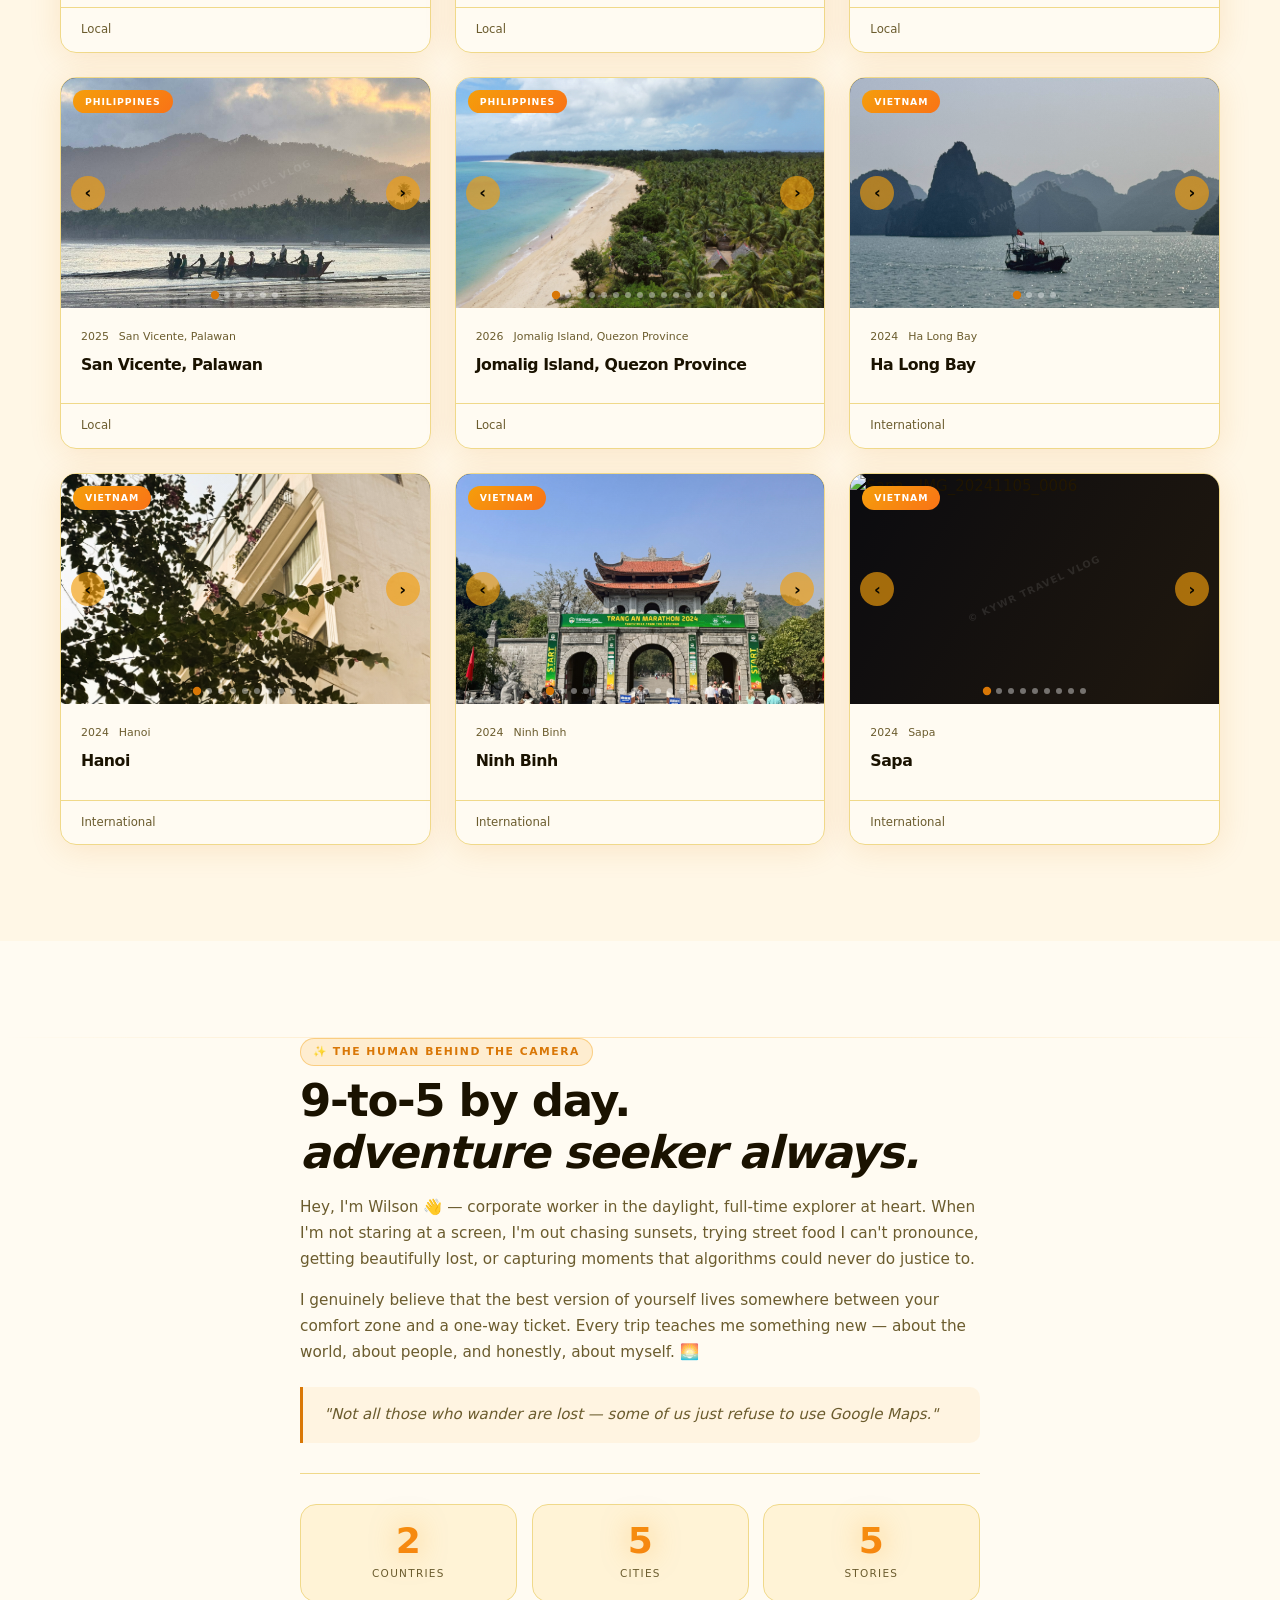
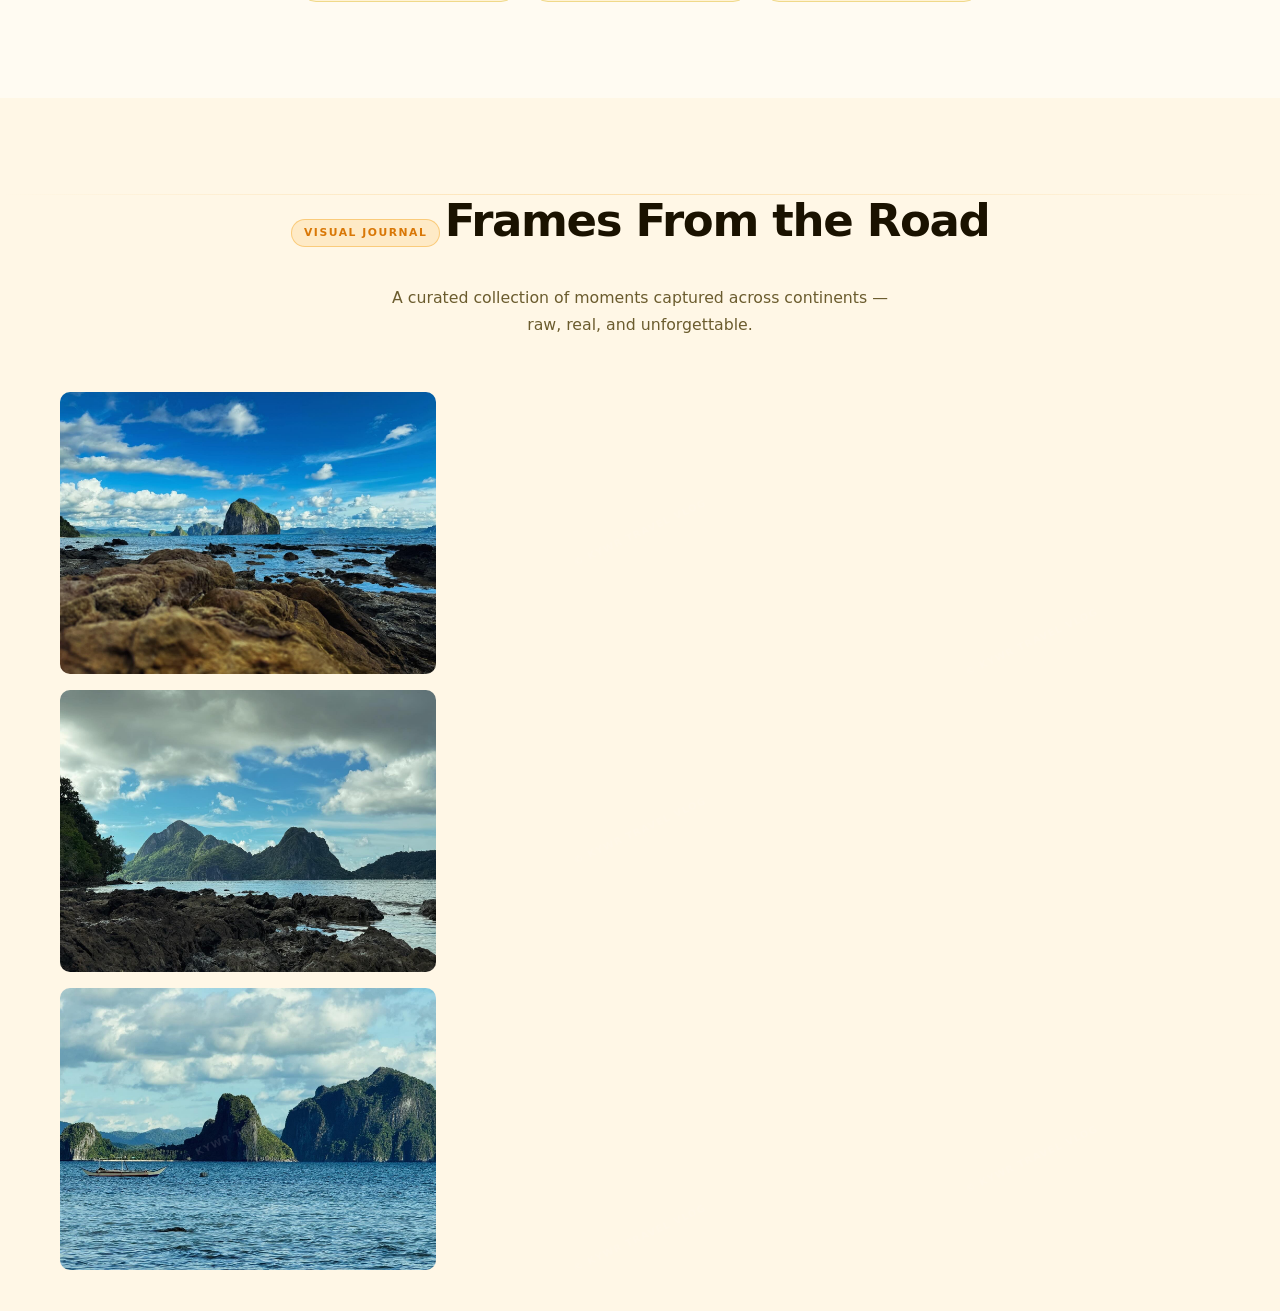
==== commit 8b81bb2f: "Auto-update: new content added on Sun 06/28/2026  4:26:21.14" ====
--- a/bob-artifacts/travel-vlog.html
+++ b/bob-artifacts/travel-vlog.html
@@ -12,7 +12,7 @@
 <title>KYAHWERU — Travel Vlog by Wilson Serquina</title>
 <meta name="description" content="A premium travel vlog exploring the world's most breathtaking destinations. Stories, photography, and adventure." />
 <link rel="stylesheet" href="travel-vlog.css" />
-<script>window.__STORIES_DATA__={"version":1,"stories":[{"year":"2024","id":"japan-2024-tokyo-japan","paragraphs":["Tokyo, Japan - A City Where Dreams, Flavors, and Stories Come Alive","Tokyo was one of those places that felt familiar even before I arrived. Maybe it was because of the anime I grew up watching, the movies that showed the beauty of Japan, or the countless photos that made me dream of seeing this city with my own eyes. But experiencing Tokyo in person was a different kind of magic — a perfect mix of tradition, technology, food, and endless stories waiting around every corner.","Walking through the busy streets, I felt like I was inside my own anime scene — the glowing neon lights of Shinjuku, the colorful streets of Akihabara filled with anime culture, and the quiet moments hidden between the chaos. As someone who loves anime, visiting Tokyo felt like stepping into the world that inspired so many stories I grew up watching.","Of course, no Tokyo adventure is complete without trying authentic Japanese ramen. From small ramen shops tucked away in the streets to famous bowls filled with rich broth, every bowl felt like a small piece of Japanese culture — simple, warm, and unforgettable. Sitting at a counter, watching the chefs prepare each bowl with precision, I realized that even a simple meal in Japan can become a memorable experience.","But beyond the food and anime, what I loved most about Tokyo was discovering its photography spots. Every corner looked like a scene waiting to be captured — from the iconic crossing of Shibuya Crossing, the peaceful gardens, the traditional streets of Asakusa, to the breathtaking views of the city skyline. Tokyo has this unique way of combining the old and the new, where a modern city can still preserve its history and charm.","I came to Tokyo looking for places I had only seen in pictures, but I left with something more — memories, moments, and a deeper appreciation for Japanese culture. It wasn’t just a trip to another country; it felt like entering a world I had always wanted to experience.","Tokyo — a city where every street has a story, every meal has a memory, and every photo captures a little piece of the adventure."],"destination":"Tokyo, Japan","region":"International","title":"Tokyo, Japan","images":[{"file":"IMG_6878.JPEG","alt":"Tokyo, Japan - IMG_6878"},{"file":"IMG_6881.JPEG","alt":"Tokyo, Japan - IMG_6881"},{"file":"IMG_6905.JPEG","alt":"Tokyo, Japan - IMG_6905"},{"file":"IMG_6911.JPEG","alt":"Tokyo, Japan - IMG_6911"}],"date":"2024","countryLabel":"Japan","path":"Stories/Japan/2024/Tokyo, Japan","country":"Japan","countryId":"japan"},{"year":"2024","id":"philippines-2024-el-nido-palawan","paragraphs":["El Nido Adventure — Chasing Islands, Caves, and Ocean Wonders","After exploring the hidden side of Palawan, the adventure continued to one of its most iconic destinations — El Nido.","For this trip, we joined Tour Package B, a journey that took us through some of El Nido’s beautiful island landscapes, hidden beaches, and natural wonders. The day was filled with boat rides across the turquoise waters, exploring breathtaking islands, and discovering why El Nido continues to be one of the most loved destinations in the Philippines.","Each stop felt like a scene from a travel documentary — limestone cliffs rising from the sea, crystal-clear waters surrounding the islands, and peaceful moments where you just stop and appreciate how beautiful nature can be.","Beyond the island hopping experience, I also got to try something more adventurous — the El Nido zipline. Flying above the ocean with the island views below was definitely one of those moments that made the trip more memorable. It was a mix of excitement, nervousness, and pure adrenaline.","We also made a quick detour to Lio Beach, a perfect place to slow down after the adventure. Compared to the busy island hopping schedule, Lio gave a different vibe — more relaxed, scenic, and a great spot to just enjoy the beach atmosphere.","El Nido wasn’t just about the famous views you see online. It was about experiencing the adventure behind those photos — the boat rides, the exploration, the little side trips, and the unforgettable moments along the way.","Another chapter of chasing places, creating memories, and discovering more of what Palawan has to offer. 🌊🏝️","El Nido — where every island has a story."],"destination":"El Nido, Palawan","region":"Local","title":"El Nido, Palawan","images":[{"file":"2908578C-EB2E-4F97-98CF-67C0F395562F.JPEG","alt":"El Nido, Palawan - 2908578C-EB2E-4F97-98CF-67C0F395562F"},{"file":"985ABBCE-2535-4D35-854B-2B9D72324FFC.JPEG","alt":"El Nido, Palawan - 985ABBCE-2535-4D35-854B-2B9D72324FFC"},{"file":"B9E37323-E767-43B6-9DD0-271D5958F5BA.JPEG","alt":"El Nido, Palawan - B9E37323-E767-43B6-9DD0-271D5958F5BA"},{"file":"IMG_2248.JPEG","alt":"El Nido, Palawan - IMG_2248"},{"file":"IMG_2269.JPEG","alt":"El Nido, Palawan - IMG_2269"},{"file":"IMG_2283.JPEG","alt":"El Nido, Palawan - IMG_2283"},{"file":"IMG_2284.JPEG","alt":"El Nido, Palawan - IMG_2284"},{"file":"IMG_2344.JPEG","alt":"El Nido, Palawan - IMG_2344"},{"file":"IMG_2352.JPEG","alt":"El Nido, Palawan - IMG_2352"},{"file":"IMG_2357.JPEG","alt":"El Nido, Palawan - IMG_2357"},{"file":"IMG_2403.JPEG","alt":"El Nido, Palawan - IMG_2403"},{"file":"IMG_2409.JPEG","alt":"El Nido, Palawan - IMG_2409"},{"file":"IMG_2416.JPEG","alt":"El Nido, Palawan - IMG_2416"}],"date":"2024","countryLabel":"Philippines","path":"Stories/Philippines/2024/El Nido, Palawan","country":"Philippines","countryId":"philippines"},{"year":"2024","id":"philippines-2024-puerto-princesa-palawan","paragraphs":["Puerto Princesa Adventure — The Gateway to Palawan’s Wonders","Before reaching the more famous islands of Palawan, the journey started in Puerto Princesa — the city known as the gateway to the province’s natural treasures.","Unlike the island adventures that followed, Puerto Princesa had a different kind of charm. It was a mix of city life, nature, and quiet coastal moments — a place where you could slow down while still being surrounded by beautiful landscapes.","One of the highlights of the trip was exploring the Puerto Princesa Underground River, one of Palawan’s most iconic destinations. Entering the cave felt like stepping into another world — surrounded by massive rock formations, mysterious chambers, and the sound of nature echoing inside. It was a reminder of how incredible and powerful nature can be.","Beyond the famous attractions, Puerto Princesa was also about enjoying the simple moments — discovering local food, appreciating the peaceful surroundings, and taking in the beauty of Palawan at a slower pace.","This stop became the perfect beginning to a bigger Palawan adventure. A place that prepared the way for the beaches of El Nido and the untouched paradise of Balabac.","Sometimes the journey isn’t only about the final destination — it’s about the places that become part of the story along the way.","Puerto Princesa — where the Palawan adventure begins. 🌴✨"],"destination":"Puerto Princesa, Palawan","region":"Local","title":"Puerto Princesa, Palawan","images":[{"file":"IMG_1549.JPEG","alt":"Puerto Princesa, Palawan - IMG_1549"},{"file":"IMG_1586.JPEG","alt":"Puerto Princesa, Palawan - IMG_1586"},{"file":"IMG_1616.JPEG","alt":"Puerto Princesa, Palawan - IMG_1616"},{"file":"IMG_1654.JPEG","alt":"Puerto Princesa, Palawan - IMG_1654"},{"file":"IMG_1669.JPEG","alt":"Puerto Princesa, Palawan - IMG_1669"},{"file":"IMG_1681.JPEG","alt":"Puerto Princesa, Palawan - IMG_1681"},{"file":"IMG_1684.JPEG","alt":"Puerto Princesa, Palawan - IMG_1684"}],"date":"2024","countryLabel":"Philippines","path":"Stories/Philippines/2024/Puerto Princesa, Palawan","country":"Philippines","countryId":"philippines"},{"year":"2025","id":"philippines-2025-balabac-palawan","paragraphs":["Balabac Adventure — A Journey to Palawan’s Hidden Paradise","Some places don’t feel real until you finally see them — and Balabac was one of those places.","Far from the usual tourist spots of Palawan, this adventure was a journey into the untouched side of the island. After a long trip to the southernmost part of Palawan, I finally reached a paradise known for its crystal-clear waters, powdery white sandbars, and islands that look like they came straight out of a postcard.","The days were spent island hopping from one hidden gem to another — chasing turquoise waters, walking on endless sandbars, and discovering beaches that felt almost untouched by time. Every stop had its own story: from swimming in clear blue waters, seeing marine life beneath the surface, to simply sitting by the shore and appreciating how beautiful and quiet nature can be.","But Balabac wasn’t just about the breathtaking views. It was about the journey itself — the early morning boat rides, the unpredictable waves, the simple island life, and the feeling of being somewhere far away from the usual rush of the city.","There were moments when the adventure became challenging — the long hours on the road, the tiredness after exploring multiple islands, and the lack of comfort compared to typical vacations. But those little struggles made the experience more memorable.","Standing on those sandbars, surrounded by endless ocean, I realized why Balabac is often called one of Palawan’s last frontiers. It wasn’t just a destination to visit — it was an adventure to experience.","A reminder that sometimes the best places are the ones that require a little more effort to reach. 🌊🏝️","Balabac — remote, raw, and unforgettable."],"destination":"Balabac, Palawan","region":"Local","title":"Balabac, Palawan","images":[{"file":"IMG_0690.JPEG","alt":"Balabac, Palawan - IMG_0690"},{"file":"IMG_0691.JPEG","alt":"Balabac, Palawan - IMG_0691"},{"file":"IMG_0703.JPEG","alt":"Balabac, Palawan - IMG_0703"},{"file":"IMG_0708.JPEG","alt":"Balabac, Palawan - IMG_0708"},{"file":"IMG_0735.JPEG","alt":"Balabac, Palawan - IMG_0735"},{"file":"IMG_0812.JPEG","alt":"Balabac, Palawan - IMG_0812"},{"file":"IMG_0829.JPEG","alt":"Balabac, Palawan - IMG_0829"},{"file":"IMG_0850.JPEG","alt":"Balabac, Palawan - IMG_0850"},{"file":"IMG_0854.JPEG","alt":"Balabac, Palawan - IMG_0854"},{"file":"IMG_0869.JPEG","alt":"Balabac, Palawan - IMG_0869"},{"file":"IMG_1021.JPEG","alt":"Balabac, Palawan - IMG_1021"},{"file":"IMG_1057.JPEG","alt":"Balabac, Palawan - IMG_1057"},{"file":"IMG_1062.JPEG","alt":"Balabac, Palawan - IMG_1062"},{"file":"IMG_1112.JPEG","alt":"Balabac, Palawan - IMG_1112"}],"date":"2025","countryLabel":"Philippines","path":"Stories/Philippines/2025/Balabac, Palawan","country":"Philippines","countryId":"philippines"},{"year":"2025","id":"philippines-2025-san-vicente-palawan","paragraphs":["This was taken last February 2025, when I visited this place to celebrate my friend’s birthday. After an hour-long van ride from Puerto Princesa, we finally arrived at this hidden gem tucked away in Palawan. The journey itself already felt like part of the adventure — passing through quiet roads and scenic views before reaching a place that I could truly call a secret paradise. It felt raw, peaceful, and full of untouched potential, like a place waiting to be discovered by more travelers.","The yellow-glazed photo was captured during our sunrise walk along Ursula’s Long Beach. The entire shoreline was painted with warm golden tones as the sun slowly rose, filling the morning sky with beautiful shades of orange and yellow. Standing there with the calm waves, fresh breeze, and that breathtaking sunrise in front of us, I already knew it was going to be an amazing day.","One of the most memorable moments was getting the chance to join the local fishermen along the coast as they pulled their fishing nets back to shore early in the morning. Watching their teamwork and experiencing a small part of their daily routine made the trip even more special. After helping out, we were rewarded with a kind gesture — they gave us a discount on a few kilograms of freshly caught fish from their morning haul. We happily told them, “We’re buying this for our lunch,” and ended up enjoying the freshest seafood we could ask for, straight from the ocean to our table.","It wasn’t just a trip to a beautiful place; it was an experience filled with simple moments, local stories, and a deeper appreciation for the people and places that make every adventure memorable."],"destination":"San Vicente, Palawan","region":"Local","title":"San Vicente, Palawan","images":[{"file":"WhatsApp Image 2026-06-27 at 12.59.09 AM (1).jpeg","alt":"San Vicente, Palawan - WhatsApp Image 2026-06-27 at 12.59.09 AM (1)"},{"file":"WhatsApp Image 2026-06-27 at 12.59.09 AM (2).jpeg","alt":"San Vicente, Palawan - WhatsApp Image 2026-06-27 at 12.59.09 AM (2)"},{"file":"WhatsApp Image 2026-06-27 at 12.59.09 AM.jpeg","alt":"San Vicente, Palawan - WhatsApp Image 2026-06-27 at 12.59.09 AM"},{"file":"WhatsApp Image 2026-06-27 at 12.59.10 AM (1).jpeg","alt":"San Vicente, Palawan - WhatsApp Image 2026-06-27 at 12.59.10 AM (1)"},{"file":"WhatsApp Image 2026-06-27 at 12.59.10 AM (2).jpeg","alt":"San Vicente, Palawan - WhatsApp Image 2026-06-27 at 12.59.10 AM (2)"},{"file":"WhatsApp Image 2026-06-27 at 12.59.10 AM.jpeg","alt":"San Vicente, Palawan - WhatsApp Image 2026-06-27 at 12.59.10 AM"}],"date":"2025","countryLabel":"Philippines","path":"Stories/Philippines/2025/San Vicente, Palawan","country":"Philippines","countryId":"philippines"},{"year":"2026","id":"philippines-2026-jomalig-island-quezon-province","paragraphs":["Jomalig Island Adventure — Finding Peace in a Hidden Island Escape","Some destinations stay with you not because of the activities you do, but because of the feeling they give you. Jomalig Island was one of those places.","I’ve been fortunate enough to visit Jomalig multiple times during the summer season — April 2023, April 2024, and April 2026 — and every visit reminded me why I keep coming back.","Our stay was at Balwarte Resort, a simple island accommodation that became our home while exploring Jomalig. But more than the beaches or the scenery, what truly stood out was the peace and calmness that the island offered.","Life in Jomalig moves differently. Away from the noise and rush of the city, the days felt slower and lighter. The quiet mornings, the fresh sea breeze, the simple island lifestyle, and the feeling of being disconnected from everything made every visit special.","Of course, one of the places we always find ourselves returning to is Salibungot Beach. Just a few minutes walk or around a 10-minute ride from the resort, it became our usual spot to end the day. Watching the sunset there was never about it being the “main attraction” — it was about the peaceful moment of sitting by the shore, appreciating the view, and enjoying the calmness of the island.","Jomalig reminded me that adventures don’t always have to be about chasing the next big thrill. Sometimes, the best experiences come from slowing down, embracing simplicity, and finding a place where you can just be present.","A place I’ve visited before, but somehow still feels like a new escape every time.","Jomalig Island — a quiet paradise where the real adventure is finding peace. 🌅🏝️"],"destination":"Jomalig Island, Quezon Province","region":"Local","title":"Jomalig Island, Quezon Province","images":[{"file":"dji_fly_20240407_002406_11_1712463889919_photo_optimized.JPEG","alt":"Jomalig Island, Quezon Province - dji_fly_20240407_002406_11_1712463889919_photo_optimized"},{"file":"dji_fly_20240408_055942_48_1712570399756_photo_optimized.JPEG","alt":"Jomalig Island, Quezon Province - dji_fly_20240408_055942_48_1712570399756_photo_optimized"},{"file":"IMG_0429.JPEG","alt":"Jomalig Island, Quezon Province - IMG_0429"},{"file":"IMG_0438.JPEG","alt":"Jomalig Island, Quezon Province - IMG_0438"},{"file":"IMG_0487.JPEG","alt":"Jomalig Island, Quezon Province - IMG_0487"},{"file":"IMG_5914.JPEG","alt":"Jomalig Island, Quezon Province - IMG_5914"},{"file":"IMG_8548.JPEG","alt":"Jomalig Island, Quezon Province - IMG_8548"},{"file":"IMG_8624.JPEG","alt":"Jomalig Island, Quezon Province - IMG_8624"},{"file":"IMG_8627.JPEG","alt":"Jomalig Island, Quezon Province - IMG_8627"},{"file":"IMG_8816.JPEG","alt":"Jomalig Island, Quezon Province - IMG_8816"},{"file":"IMG_8850.JPEG","alt":"Jomalig Island, Quezon Province - IMG_8850"},{"file":"IMG_8854.JPEG","alt":"Jomalig Island, Quezon Province - IMG_8854"},{"file":"IMG_8858.JPEG","alt":"Jomalig Island, Quezon Province - IMG_8858"},{"file":"IMG_8867.JPEG","alt":"Jomalig Island, Quezon Province - IMG_8867"},{"file":"IMG_8877.JPEG","alt":"Jomalig Island, Quezon Province - IMG_8877"}],"date":"2026","countryLabel":"Philippines","path":"Stories/Philippines/2026/Jomalig Island, Quezon Province","country":"Philippines","countryId":"philippines"},{"year":"2024","id":"vietnam-2024-ha-long-bay","paragraphs":["Ha Long Bay: A Day Lost Between Limestone Giants","I joined a joiner tour to explore one of Vietnam’s most iconic destinations — Ha Long Bay. At first, I wasn’t sure what to expect traveling with a group of strangers, but sometimes the best adventures come from stepping outside your comfort zone.","Early in the morning, I was picked up from Hanoi and started the journey toward the coast. The ride itself became part of the experience — watching the busy city slowly turn into quiet countryside landscapes, passing through local towns and seeing a different side of Vietnam beyond the usual tourist spots.","Upon arriving at Ha Long Bay, the scenery instantly felt unreal. The emerald waters, towering limestone karsts, and misty islands looked like something straight out of a painting. Being on the cruise, surrounded by people from different places and backgrounds, made the whole experience even more memorable. A simple joiner tour turned into a small community of travelers sharing stories, taking photos, and enjoying the same view together.","We explored caves carved by nature, cruised between the massive rock formations, and enjoyed the calmness of the bay. Every turn of the boat revealed another breathtaking view — another reminder of how powerful and beautiful nature can be.","What made the trip special wasn’t just the destination, but the journey itself. I came as a solo traveler joining a group of strangers, but I left with memories of a place that felt timeless and moments shared with people I might never have met otherwise.","Ha Long Bay wasn’t just a stop on my itinerary — it was a reminder that sometimes the best adventures happen when you simply say yes and go."],"destination":"Ha Long Bay","region":"International","title":"Ha Long Bay","images":[{"file":"IMG_6878.JPEG","alt":"Ha Long Bay - IMG_6878"},{"file":"IMG_6881.JPEG","alt":"Ha Long Bay - IMG_6881"},{"file":"IMG_6905.JPEG","alt":"Ha Long Bay - IMG_6905"},{"file":"IMG_6911.JPEG","alt":"Ha Long Bay - IMG_6911"}],"date":"2024","countryLabel":"Vietnam","path":"Stories/Vietnam/2024/Ha Long Bay","country":"Vietnam","countryId":"vietnam"},{"year":"2024","id":"vietnam-2024-hanoi","paragraphs":["Hanoi, Vietnam - Getting Lost in the Heart of the City","Hanoi was never about checking off a list of tourist spots for me. It was about slowing down, walking without a plan, and letting the city reveal itself one street at a time.","I spent my days wandering around the Old Quarter, where every corner felt alive — from the endless sound of motorbikes passing by, small local shops hidden in narrow alleys, to street vendors preparing food right in front of you. The city had this beautiful chaos that somehow felt comforting.","One of my favorite parts of Hanoi was discovering its food culture. I went on a little food adventure — trying different egg coffees, searching for the perfect Bahn Mi, and walking around to find that unforgettable bowl of Phở that captures the true taste of Vietnam.","There was something special about sitting in a small café, holding a cup of Vietnamese coffee, watching locals go about their day. Simple moments, but the kind of memories that make traveling worth it.","Hanoi reminded me that sometimes the best way to experience a place is not through an itinerary, but by getting lost — following random streets, trying local flavors, and collecting stories along the way.","A few days in Hanoi, but a lifetime of memories.✨"],"destination":"Hanoi","region":"International","title":"Hanoi","images":[{"file":"IMG_6826.JPEG","alt":"Hanoi - IMG_6826"},{"file":"IMG_6829.JPEG","alt":"Hanoi - IMG_6829"},{"file":"IMG_6843.JPEG","alt":"Hanoi - IMG_6843"},{"file":"IMG_7190.JPEG","alt":"Hanoi - IMG_7190"},{"file":"IMG_7193.JPEG","alt":"Hanoi - IMG_7193"},{"file":"IMG_7195.JPEG","alt":"Hanoi - IMG_7195"},{"file":"IMG_7197.JPEG","alt":"Hanoi - IMG_7197"},{"file":"IMG_7213.JPEG","alt":"Hanoi - IMG_7213"},{"file":"IMG_7239.JPEG","alt":"Hanoi - IMG_7239"}],"date":"2024","countryLabel":"Vietnam","path":"Stories/Vietnam/2024/Hanoi","country":"Vietnam","countryId":"vietnam"},{"year":"2024","id":"vietnam-2024-ninh-binh","paragraphs":["Ninh Binh, Vietnam - A Day Where Nature Felt Like a Movie Scene","Ninh Binh was one of those places where I came in with expectations, but still ended up being amazed.","I joined a group tour to explore some of the most iconic spots in the area — starting with the ancient capital of Hoa Lu, cruising through the breathtaking landscapes of Trang An, and ending the day with the famous climb at Mua Cave.","Among everything we visited, Trang An Complex became the highlight of the trip. Gliding through the calm waters surrounded by towering limestone mountains, hidden caves, and untouched greenery felt like entering another world. It was peaceful, cinematic, and honestly one of those moments where you just stop and appreciate how beautiful nature can be.","But of course, the adventure wasn’t complete without the Mua Cave hike. 😂","The climb was challenging, especially under the heat, but reaching the top made every step worth it. Standing above Ninh Binh with the panoramic view of endless mountains and rice fields gave me that feeling I always chase when traveling — that mix of exhaustion, excitement, and “I actually made it here.”","Tired legs, sweaty shirt, but a happy heart.","Ninh Binh reminded me that sometimes the best travel memories come from the moments that test you a little — the climbs, the long walks, and the adventures that leave you tired but fulfilled.","Another story added to the journey."],"destination":"Ninh Binh","region":"International","title":"Ninh Binh","images":[{"file":"IMG_7241.JPEG","alt":"Ninh Binh - IMG_7241"},{"file":"IMG_7257.JPEG","alt":"Ninh Binh - IMG_7257"},{"file":"IMG_7275.JPEG","alt":"Ninh Binh - IMG_7275"},{"file":"IMG_7276.JPEG","alt":"Ninh Binh - IMG_7276"},{"file":"IMG_7293.JPEG","alt":"Ninh Binh - IMG_7293"},{"file":"IMG_7327.JPEG","alt":"Ninh Binh - IMG_7327"},{"file":"IMG_7331.JPEG","alt":"Ninh Binh - IMG_7331"},{"file":"IMG_7335.JPEG","alt":"Ninh Binh - IMG_7335"},{"file":"IMG_7339.JPEG","alt":"Ninh Binh - IMG_7339"},{"file":"IMG_7347.JPEG","alt":"Ninh Binh - IMG_7347"},{"file":"IMG_7363.JPEG","alt":"Ninh Binh - IMG_7363"},{"file":"IMG_7373.JPEG","alt":"Ninh Binh - IMG_7373"},{"file":"IMG_7378.JPEG","alt":"Ninh Binh - IMG_7378"},{"file":"IMG_7402.JPEG","alt":"Ninh Binh - IMG_7402"},{"file":"IMG_7488.JPEG","alt":"Ninh Binh - IMG_7488"},{"file":"IMG_7505.JPEG","alt":"Ninh Binh - IMG_7505"}],"date":"2024","countryLabel":"Vietnam","path":"Stories/Vietnam/2024/Ninh Binh","country":"Vietnam","countryId":"vietnam"},{"year":"2024","id":"vietnam-2024-sapa","paragraphs":["Sapa, Vietnam — Where the Mountains Whisper Stories","Sapa was one of those places that felt like stepping into a different world. Unlike the usual guided tours, I decided to explore it through a DIY adventure, giving myself the freedom to follow the roads, discover hidden corners, and experience the town at my own pace.","Surrounded by towering mountains, endless rice terraces, and the cool mist of northern Vietnam, Sapa had a quiet charm that instantly captured me. Every turn along the mountain roads felt like a new postcard — from the traditional villages tucked between valleys to the locals carrying stories and traditions passed down through generations.","One of the highlights of the journey was conquering Fansipan, known as the “Roof of Indochina.” Riding the cable car above the clouds was already an experience on its own, but reaching the peak felt even more rewarding. Standing at the summit, surrounded by fog, wind, and endless mountain views, I understood why this place is considered one of Vietnam’s most breathtaking destinations. It was a moment where the journey mattered just as much as the destination.","The adventure continued in the villages, where I explored the culture and landscapes of Sapa. I also tried the Mong Village Alpine Coaster, adding a fun and unexpected twist to the mountain experience. Racing down the slopes while surrounded by the scenery of Sapa was the perfect mix of adrenaline and appreciation for the beauty around me.","Sapa reminded me that traveling is not always about following an itinerary — sometimes the best memories come from simply wandering, getting a little lost, and letting the place reveal itself. A DIY trip, a mountain peak, a cultural encounter, and a story I’ll carry with me from Vietnam’s beautiful highlands."],"destination":"Sapa","region":"International","title":"Sapa","images":[{"file":"IMG_20241105_0006.JPEG","alt":"Sapa - IMG_20241105_0006"},{"file":"IMG_20241105_0009.JPEG","alt":"Sapa - IMG_20241105_0009"},{"file":"IMG_20241105_0024.JPEG","alt":"Sapa - IMG_20241105_0024"},{"file":"IMG_6047.JPEG","alt":"Sapa - IMG_6047"},{"file":"IMG_6134.JPEG","alt":"Sapa - IMG_6134"},{"file":"IMG_6247.JPEG","alt":"Sapa - IMG_6247"},{"file":"IMG_6267.JPEG","alt":"Sapa - IMG_6267"},{"file":"IMG_6523.JPEG","alt":"Sapa - IMG_6523"},{"file":"IMG_6562.JPEG","alt":"Sapa - IMG_6562"}],"date":"2024","countryLabel":"Vietnam","path":"Stories/Vietnam/2024/Sapa","country":"Vietnam","countryId":"vietnam"}]};</script>
+<script>window.__STORIES_DATA__={"version":1,"stories":[{"year":"2024","id":"philippines-2024-el-nido-palawan","paragraphs":["El Nido Adventure — Chasing Islands, Caves, and Ocean Wonders","After exploring the hidden side of Palawan, the adventure continued to one of its most iconic destinations — El Nido.","For this trip, we joined Tour Package B, a journey that took us through some of El Nido’s beautiful island landscapes, hidden beaches, and natural wonders. The day was filled with boat rides across the turquoise waters, exploring breathtaking islands, and discovering why El Nido continues to be one of the most loved destinations in the Philippines.","Each stop felt like a scene from a travel documentary — limestone cliffs rising from the sea, crystal-clear waters surrounding the islands, and peaceful moments where you just stop and appreciate how beautiful nature can be.","Beyond the island hopping experience, I also got to try something more adventurous — the El Nido zipline. Flying above the ocean with the island views below was definitely one of those moments that made the trip more memorable. It was a mix of excitement, nervousness, and pure adrenaline.","We also made a quick detour to Lio Beach, a perfect place to slow down after the adventure. Compared to the busy island hopping schedule, Lio gave a different vibe — more relaxed, scenic, and a great spot to just enjoy the beach atmosphere.","El Nido wasn’t just about the famous views you see online. It was about experiencing the adventure behind those photos — the boat rides, the exploration, the little side trips, and the unforgettable moments along the way.","Another chapter of chasing places, creating memories, and discovering more of what Palawan has to offer. 🌊🏝️","El Nido — where every island has a story."],"destination":"El Nido, Palawan","region":"Local","title":"El Nido, Palawan","images":[{"file":"2908578C-EB2E-4F97-98CF-67C0F395562F.JPEG","alt":"El Nido, Palawan - 2908578C-EB2E-4F97-98CF-67C0F395562F"},{"file":"985ABBCE-2535-4D35-854B-2B9D72324FFC.JPEG","alt":"El Nido, Palawan - 985ABBCE-2535-4D35-854B-2B9D72324FFC"},{"file":"B9E37323-E767-43B6-9DD0-271D5958F5BA.JPEG","alt":"El Nido, Palawan - B9E37323-E767-43B6-9DD0-271D5958F5BA"},{"file":"IMG_2248.JPEG","alt":"El Nido, Palawan - IMG_2248"},{"file":"IMG_2269.JPEG","alt":"El Nido, Palawan - IMG_2269"},{"file":"IMG_2283.JPEG","alt":"El Nido, Palawan - IMG_2283"},{"file":"IMG_2284.JPEG","alt":"El Nido, Palawan - IMG_2284"},{"file":"IMG_2344.JPEG","alt":"El Nido, Palawan - IMG_2344"},{"file":"IMG_2352.JPEG","alt":"El Nido, Palawan - IMG_2352"},{"file":"IMG_2357.JPEG","alt":"El Nido, Palawan - IMG_2357"},{"file":"IMG_2403.JPEG","alt":"El Nido, Palawan - IMG_2403"},{"file":"IMG_2409.JPEG","alt":"El Nido, Palawan - IMG_2409"},{"file":"IMG_2416.JPEG","alt":"El Nido, Palawan - IMG_2416"}],"date":"2024","countryLabel":"Philippines","path":"Stories/Philippines/2024/El Nido, Palawan","country":"Philippines","countryId":"philippines"},{"year":"2024","id":"philippines-2024-puerto-princesa-palawan","paragraphs":["Puerto Princesa Adventure — The Gateway to Palawan’s Wonders","Before reaching the more famous islands of Palawan, the journey started in Puerto Princesa — the city known as the gateway to the province’s natural treasures.","Unlike the island adventures that followed, Puerto Princesa had a different kind of charm. It was a mix of city life, nature, and quiet coastal moments — a place where you could slow down while still being surrounded by beautiful landscapes.","One of the highlights of the trip was exploring the Puerto Princesa Underground River, one of Palawan’s most iconic destinations. Entering the cave felt like stepping into another world — surrounded by massive rock formations, mysterious chambers, and the sound of nature echoing inside. It was a reminder of how incredible and powerful nature can be.","Beyond the famous attractions, Puerto Princesa was also about enjoying the simple moments — discovering local food, appreciating the peaceful surroundings, and taking in the beauty of Palawan at a slower pace.","This stop became the perfect beginning to a bigger Palawan adventure. A place that prepared the way for the beaches of El Nido and the untouched paradise of Balabac.","Sometimes the journey isn’t only about the final destination — it’s about the places that become part of the story along the way.","Puerto Princesa — where the Palawan adventure begins. 🌴✨"],"destination":"Puerto Princesa, Palawan","region":"Local","title":"Puerto Princesa, Palawan","images":[{"file":"IMG_1549.JPEG","alt":"Puerto Princesa, Palawan - IMG_1549"},{"file":"IMG_1586.JPEG","alt":"Puerto Princesa, Palawan - IMG_1586"},{"file":"IMG_1616.JPEG","alt":"Puerto Princesa, Palawan - IMG_1616"},{"file":"IMG_1654.JPEG","alt":"Puerto Princesa, Palawan - IMG_1654"},{"file":"IMG_1669.JPEG","alt":"Puerto Princesa, Palawan - IMG_1669"},{"file":"IMG_1681.JPEG","alt":"Puerto Princesa, Palawan - IMG_1681"},{"file":"IMG_1684.JPEG","alt":"Puerto Princesa, Palawan - IMG_1684"}],"date":"2024","countryLabel":"Philippines","path":"Stories/Philippines/2024/Puerto Princesa, Palawan","country":"Philippines","countryId":"philippines"},{"year":"2025","id":"philippines-2025-balabac-palawan","paragraphs":["Balabac Adventure — A Journey to Palawan’s Hidden Paradise","Some places don’t feel real until you finally see them — and Balabac was one of those places.","Far from the usual tourist spots of Palawan, this adventure was a journey into the untouched side of the island. After a long trip to the southernmost part of Palawan, I finally reached a paradise known for its crystal-clear waters, powdery white sandbars, and islands that look like they came straight out of a postcard.","The days were spent island hopping from one hidden gem to another — chasing turquoise waters, walking on endless sandbars, and discovering beaches that felt almost untouched by time. Every stop had its own story: from swimming in clear blue waters, seeing marine life beneath the surface, to simply sitting by the shore and appreciating how beautiful and quiet nature can be.","But Balabac wasn’t just about the breathtaking views. It was about the journey itself — the early morning boat rides, the unpredictable waves, the simple island life, and the feeling of being somewhere far away from the usual rush of the city.","There were moments when the adventure became challenging — the long hours on the road, the tiredness after exploring multiple islands, and the lack of comfort compared to typical vacations. But those little struggles made the experience more memorable.","Standing on those sandbars, surrounded by endless ocean, I realized why Balabac is often called one of Palawan’s last frontiers. It wasn’t just a destination to visit — it was an adventure to experience.","A reminder that sometimes the best places are the ones that require a little more effort to reach. 🌊🏝️","Balabac — remote, raw, and unforgettable."],"destination":"Balabac, Palawan","region":"Local","title":"Balabac, Palawan","images":[{"file":"IMG_0690.JPEG","alt":"Balabac, Palawan - IMG_0690"},{"file":"IMG_0691.JPEG","alt":"Balabac, Palawan - IMG_0691"},{"file":"IMG_0703.JPEG","alt":"Balabac, Palawan - IMG_0703"},{"file":"IMG_0708.JPEG","alt":"Balabac, Palawan - IMG_0708"},{"file":"IMG_0735.JPEG","alt":"Balabac, Palawan - IMG_0735"},{"file":"IMG_0812.JPEG","alt":"Balabac, Palawan - IMG_0812"},{"file":"IMG_0829.JPEG","alt":"Balabac, Palawan - IMG_0829"},{"file":"IMG_0850.JPEG","alt":"Balabac, Palawan - IMG_0850"},{"file":"IMG_0854.JPEG","alt":"Balabac, Palawan - IMG_0854"},{"file":"IMG_0869.JPEG","alt":"Balabac, Palawan - IMG_0869"},{"file":"IMG_1021.JPEG","alt":"Balabac, Palawan - IMG_1021"},{"file":"IMG_1057.JPEG","alt":"Balabac, Palawan - IMG_1057"},{"file":"IMG_1062.JPEG","alt":"Balabac, Palawan - IMG_1062"},{"file":"IMG_1112.JPEG","alt":"Balabac, Palawan - IMG_1112"}],"date":"2025","countryLabel":"Philippines","path":"Stories/Philippines/2025/Balabac, Palawan","country":"Philippines","countryId":"philippines"},{"year":"2025","id":"philippines-2025-san-vicente-palawan","paragraphs":["This was taken last February 2025, when I visited this place to celebrate my friend’s birthday. After an hour-long van ride from Puerto Princesa, we finally arrived at this hidden gem tucked away in Palawan. The journey itself already felt like part of the adventure — passing through quiet roads and scenic views before reaching a place that I could truly call a secret paradise. It felt raw, peaceful, and full of untouched potential, like a place waiting to be discovered by more travelers.","The yellow-glazed photo was captured during our sunrise walk along Ursula’s Long Beach. The entire shoreline was painted with warm golden tones as the sun slowly rose, filling the morning sky with beautiful shades of orange and yellow. Standing there with the calm waves, fresh breeze, and that breathtaking sunrise in front of us, I already knew it was going to be an amazing day.","One of the most memorable moments was getting the chance to join the local fishermen along the coast as they pulled their fishing nets back to shore early in the morning. Watching their teamwork and experiencing a small part of their daily routine made the trip even more special. After helping out, we were rewarded with a kind gesture — they gave us a discount on a few kilograms of freshly caught fish from their morning haul. We happily told them, “We’re buying this for our lunch,” and ended up enjoying the freshest seafood we could ask for, straight from the ocean to our table.","It wasn’t just a trip to a beautiful place; it was an experience filled with simple moments, local stories, and a deeper appreciation for the people and places that make every adventure memorable."],"destination":"San Vicente, Palawan","region":"Local","title":"San Vicente, Palawan","images":[{"file":"WhatsApp Image 2026-06-27 at 12.59.09 AM (1).jpeg","alt":"San Vicente, Palawan - WhatsApp Image 2026-06-27 at 12.59.09 AM (1)"},{"file":"WhatsApp Image 2026-06-27 at 12.59.09 AM (2).jpeg","alt":"San Vicente, Palawan - WhatsApp Image 2026-06-27 at 12.59.09 AM (2)"},{"file":"WhatsApp Image 2026-06-27 at 12.59.09 AM.jpeg","alt":"San Vicente, Palawan - WhatsApp Image 2026-06-27 at 12.59.09 AM"},{"file":"WhatsApp Image 2026-06-27 at 12.59.10 AM (1).jpeg","alt":"San Vicente, Palawan - WhatsApp Image 2026-06-27 at 12.59.10 AM (1)"},{"file":"WhatsApp Image 2026-06-27 at 12.59.10 AM (2).jpeg","alt":"San Vicente, Palawan - WhatsApp Image 2026-06-27 at 12.59.10 AM (2)"},{"file":"WhatsApp Image 2026-06-27 at 12.59.10 AM.jpeg","alt":"San Vicente, Palawan - WhatsApp Image 2026-06-27 at 12.59.10 AM"}],"date":"2025","countryLabel":"Philippines","path":"Stories/Philippines/2025/San Vicente, Palawan","country":"Philippines","countryId":"philippines"},{"year":"2026","id":"philippines-2026-jomalig-island-quezon-province","paragraphs":["Jomalig Island Adventure — Finding Peace in a Hidden Island Escape","Some destinations stay with you not because of the activities you do, but because of the feeling they give you. Jomalig Island was one of those places.","I’ve been fortunate enough to visit Jomalig multiple times during the summer season — April 2023, April 2024, and April 2026 — and every visit reminded me why I keep coming back.","Our stay was at Balwarte Resort, a simple island accommodation that became our home while exploring Jomalig. But more than the beaches or the scenery, what truly stood out was the peace and calmness that the island offered.","Life in Jomalig moves differently. Away from the noise and rush of the city, the days felt slower and lighter. The quiet mornings, the fresh sea breeze, the simple island lifestyle, and the feeling of being disconnected from everything made every visit special.","Of course, one of the places we always find ourselves returning to is Salibungot Beach. Just a few minutes walk or around a 10-minute ride from the resort, it became our usual spot to end the day. Watching the sunset there was never about it being the “main attraction” — it was about the peaceful moment of sitting by the shore, appreciating the view, and enjoying the calmness of the island.","Jomalig reminded me that adventures don’t always have to be about chasing the next big thrill. Sometimes, the best experiences come from slowing down, embracing simplicity, and finding a place where you can just be present.","A place I’ve visited before, but somehow still feels like a new escape every time.","Jomalig Island — a quiet paradise where the real adventure is finding peace. 🌅🏝️"],"destination":"Jomalig Island, Quezon Province","region":"Local","title":"Jomalig Island, Quezon Province","images":[{"file":"dji_fly_20240407_002406_11_1712463889919_photo_optimized.JPEG","alt":"Jomalig Island, Quezon Province - dji_fly_20240407_002406_11_1712463889919_photo_optimized"},{"file":"dji_fly_20240408_055942_48_1712570399756_photo_optimized.JPEG","alt":"Jomalig Island, Quezon Province - dji_fly_20240408_055942_48_1712570399756_photo_optimized"},{"file":"IMG_0429.JPEG","alt":"Jomalig Island, Quezon Province - IMG_0429"},{"file":"IMG_0438.JPEG","alt":"Jomalig Island, Quezon Province - IMG_0438"},{"file":"IMG_0487.JPEG","alt":"Jomalig Island, Quezon Province - IMG_0487"},{"file":"IMG_5914.JPEG","alt":"Jomalig Island, Quezon Province - IMG_5914"},{"file":"IMG_8548.JPEG","alt":"Jomalig Island, Quezon Province - IMG_8548"},{"file":"IMG_8624.JPEG","alt":"Jomalig Island, Quezon Province - IMG_8624"},{"file":"IMG_8627.JPEG","alt":"Jomalig Island, Quezon Province - IMG_8627"},{"file":"IMG_8816.JPEG","alt":"Jomalig Island, Quezon Province - IMG_8816"},{"file":"IMG_8850.JPEG","alt":"Jomalig Island, Quezon Province - IMG_8850"},{"file":"IMG_8854.JPEG","alt":"Jomalig Island, Quezon Province - IMG_8854"},{"file":"IMG_8858.JPEG","alt":"Jomalig Island, Quezon Province - IMG_8858"},{"file":"IMG_8867.JPEG","alt":"Jomalig Island, Quezon Province - IMG_8867"},{"file":"IMG_8877.JPEG","alt":"Jomalig Island, Quezon Province - IMG_8877"}],"date":"2026","countryLabel":"Philippines","path":"Stories/Philippines/2026/Jomalig Island, Quezon Province","country":"Philippines","countryId":"philippines"},{"year":"2024","id":"vietnam-2024-ha-long-bay","paragraphs":["Ha Long Bay: A Day Lost Between Limestone Giants","I joined a joiner tour to explore one of Vietnam’s most iconic destinations — Ha Long Bay. At first, I wasn’t sure what to expect traveling with a group of strangers, but sometimes the best adventures come from stepping outside your comfort zone.","Early in the morning, I was picked up from Hanoi and started the journey toward the coast. The ride itself became part of the experience — watching the busy city slowly turn into quiet countryside landscapes, passing through local towns and seeing a different side of Vietnam beyond the usual tourist spots.","Upon arriving at Ha Long Bay, the scenery instantly felt unreal. The emerald waters, towering limestone karsts, and misty islands looked like something straight out of a painting. Being on the cruise, surrounded by people from different places and backgrounds, made the whole experience even more memorable. A simple joiner tour turned into a small community of travelers sharing stories, taking photos, and enjoying the same view together.","We explored caves carved by nature, cruised between the massive rock formations, and enjoyed the calmness of the bay. Every turn of the boat revealed another breathtaking view — another reminder of how powerful and beautiful nature can be.","What made the trip special wasn’t just the destination, but the journey itself. I came as a solo traveler joining a group of strangers, but I left with memories of a place that felt timeless and moments shared with people I might never have met otherwise.","Ha Long Bay wasn’t just a stop on my itinerary — it was a reminder that sometimes the best adventures happen when you simply say yes and go."],"destination":"Ha Long Bay","region":"International","title":"Ha Long Bay","images":[{"file":"IMG_6878.JPEG","alt":"Ha Long Bay - IMG_6878"},{"file":"IMG_6881.JPEG","alt":"Ha Long Bay - IMG_6881"},{"file":"IMG_6905.JPEG","alt":"Ha Long Bay - IMG_6905"},{"file":"IMG_6911.JPEG","alt":"Ha Long Bay - IMG_6911"}],"date":"2024","countryLabel":"Vietnam","path":"Stories/Vietnam/2024/Ha Long Bay","country":"Vietnam","countryId":"vietnam"},{"year":"2024","id":"vietnam-2024-hanoi","paragraphs":["Hanoi, Vietnam - Getting Lost in the Heart of the City","Hanoi was never about checking off a list of tourist spots for me. It was about slowing down, walking without a plan, and letting the city reveal itself one street at a time.","I spent my days wandering around the Old Quarter, where every corner felt alive — from the endless sound of motorbikes passing by, small local shops hidden in narrow alleys, to street vendors preparing food right in front of you. The city had this beautiful chaos that somehow felt comforting.","One of my favorite parts of Hanoi was discovering its food culture. I went on a little food adventure — trying different egg coffees, searching for the perfect Bahn Mi, and walking around to find that unforgettable bowl of Phở that captures the true taste of Vietnam.","There was something special about sitting in a small café, holding a cup of Vietnamese coffee, watching locals go about their day. Simple moments, but the kind of memories that make traveling worth it.","Hanoi reminded me that sometimes the best way to experience a place is not through an itinerary, but by getting lost — following random streets, trying local flavors, and collecting stories along the way.","A few days in Hanoi, but a lifetime of memories.✨"],"destination":"Hanoi","region":"International","title":"Hanoi","images":[{"file":"IMG_6826.JPEG","alt":"Hanoi - IMG_6826"},{"file":"IMG_6829.JPEG","alt":"Hanoi - IMG_6829"},{"file":"IMG_6843.JPEG","alt":"Hanoi - IMG_6843"},{"file":"IMG_7190.JPEG","alt":"Hanoi - IMG_7190"},{"file":"IMG_7193.JPEG","alt":"Hanoi - IMG_7193"},{"file":"IMG_7195.JPEG","alt":"Hanoi - IMG_7195"},{"file":"IMG_7197.JPEG","alt":"Hanoi - IMG_7197"},{"file":"IMG_7213.JPEG","alt":"Hanoi - IMG_7213"},{"file":"IMG_7239.JPEG","alt":"Hanoi - IMG_7239"}],"date":"2024","countryLabel":"Vietnam","path":"Stories/Vietnam/2024/Hanoi","country":"Vietnam","countryId":"vietnam"},{"year":"2024","id":"vietnam-2024-ninh-binh","paragraphs":["Ninh Binh, Vietnam - A Day Where Nature Felt Like a Movie Scene","Ninh Binh was one of those places where I came in with expectations, but still ended up being amazed.","I joined a group tour to explore some of the most iconic spots in the area — starting with the ancient capital of Hoa Lu, cruising through the breathtaking landscapes of Trang An, and ending the day with the famous climb at Mua Cave.","Among everything we visited, Trang An Complex became the highlight of the trip. Gliding through the calm waters surrounded by towering limestone mountains, hidden caves, and untouched greenery felt like entering another world. It was peaceful, cinematic, and honestly one of those moments where you just stop and appreciate how beautiful nature can be.","But of course, the adventure wasn’t complete without the Mua Cave hike. 😂","The climb was challenging, especially under the heat, but reaching the top made every step worth it. Standing above Ninh Binh with the panoramic view of endless mountains and rice fields gave me that feeling I always chase when traveling — that mix of exhaustion, excitement, and “I actually made it here.”","Tired legs, sweaty shirt, but a happy heart.","Ninh Binh reminded me that sometimes the best travel memories come from the moments that test you a little — the climbs, the long walks, and the adventures that leave you tired but fulfilled.","Another story added to the journey."],"destination":"Ninh Binh","region":"International","title":"Ninh Binh","images":[{"file":"IMG_7241.JPEG","alt":"Ninh Binh - IMG_7241"},{"file":"IMG_7257.JPEG","alt":"Ninh Binh - IMG_7257"},{"file":"IMG_7275.JPEG","alt":"Ninh Binh - IMG_7275"},{"file":"IMG_7276.JPEG","alt":"Ninh Binh - IMG_7276"},{"file":"IMG_7293.JPEG","alt":"Ninh Binh - IMG_7293"},{"file":"IMG_7327.JPEG","alt":"Ninh Binh - IMG_7327"},{"file":"IMG_7331.JPEG","alt":"Ninh Binh - IMG_7331"},{"file":"IMG_7335.JPEG","alt":"Ninh Binh - IMG_7335"},{"file":"IMG_7339.JPEG","alt":"Ninh Binh - IMG_7339"},{"file":"IMG_7347.JPEG","alt":"Ninh Binh - IMG_7347"},{"file":"IMG_7363.JPEG","alt":"Ninh Binh - IMG_7363"},{"file":"IMG_7373.JPEG","alt":"Ninh Binh - IMG_7373"},{"file":"IMG_7378.JPEG","alt":"Ninh Binh - IMG_7378"},{"file":"IMG_7402.JPEG","alt":"Ninh Binh - IMG_7402"},{"file":"IMG_7488.JPEG","alt":"Ninh Binh - IMG_7488"},{"file":"IMG_7505.JPEG","alt":"Ninh Binh - IMG_7505"}],"date":"2024","countryLabel":"Vietnam","path":"Stories/Vietnam/2024/Ninh Binh","country":"Vietnam","countryId":"vietnam"},{"year":"2024","id":"vietnam-2024-sapa","paragraphs":["Sapa, Vietnam — Where the Mountains Whisper Stories","Sapa was one of those places that felt like stepping into a different world. Unlike the usual guided tours, I decided to explore it through a DIY adventure, giving myself the freedom to follow the roads, discover hidden corners, and experience the town at my own pace.","Surrounded by towering mountains, endless rice terraces, and the cool mist of northern Vietnam, Sapa had a quiet charm that instantly captured me. Every turn along the mountain roads felt like a new postcard — from the traditional villages tucked between valleys to the locals carrying stories and traditions passed down through generations.","One of the highlights of the journey was conquering Fansipan, known as the “Roof of Indochina.” Riding the cable car above the clouds was already an experience on its own, but reaching the peak felt even more rewarding. Standing at the summit, surrounded by fog, wind, and endless mountain views, I understood why this place is considered one of Vietnam’s most breathtaking destinations. It was a moment where the journey mattered just as much as the destination.","The adventure continued in the villages, where I explored the culture and landscapes of Sapa. I also tried the Mong Village Alpine Coaster, adding a fun and unexpected twist to the mountain experience. Racing down the slopes while surrounded by the scenery of Sapa was the perfect mix of adrenaline and appreciation for the beauty around me.","Sapa reminded me that traveling is not always about following an itinerary — sometimes the best memories come from simply wandering, getting a little lost, and letting the place reveal itself. A DIY trip, a mountain peak, a cultural encounter, and a story I’ll carry with me from Vietnam’s beautiful highlands."],"destination":"Sapa","region":"International","title":"Sapa","images":[{"file":"IMG_20241105_0006.JPEG","alt":"Sapa - IMG_20241105_0006"},{"file":"IMG_20241105_0009.JPEG","alt":"Sapa - IMG_20241105_0009"},{"file":"IMG_20241105_0024.JPEG","alt":"Sapa - IMG_20241105_0024"},{"file":"IMG_6047.JPEG","alt":"Sapa - IMG_6047"},{"file":"IMG_6134.JPEG","alt":"Sapa - IMG_6134"},{"file":"IMG_6247.JPEG","alt":"Sapa - IMG_6247"},{"file":"IMG_6267.JPEG","alt":"Sapa - IMG_6267"},{"file":"IMG_6523.JPEG","alt":"Sapa - IMG_6523"},{"file":"IMG_6562.JPEG","alt":"Sapa - IMG_6562"}],"date":"2024","countryLabel":"Vietnam","path":"Stories/Vietnam/2024/Sapa","country":"Vietnam","countryId":"vietnam"}]};</script>
 <script>window.__GALLERY_DATA__={"version":1,"categories":[{"label":"All Photos","folders":[{"path":".","name":"Gallery","photos":[{"caption":"2908578C-EB2E-4F97-98CF-67C0F395562F","alt":"Gallery - 2908578C-EB2E-4F97-98CF-67C0F395562F","file":"2908578C-EB2E-4F97-98CF-67C0F395562F.JPEG"},{"caption":"985ABBCE-2535-4D35-854B-2B9D72324FFC","alt":"Gallery - 985ABBCE-2535-4D35-854B-2B9D72324FFC","file":"985ABBCE-2535-4D35-854B-2B9D72324FFC.JPEG"},{"caption":"B9E37323-E767-43B6-9DD0-271D5958F5BA","alt":"Gallery - B9E37323-E767-43B6-9DD0-271D5958F5BA","file":"B9E37323-E767-43B6-9DD0-271D5958F5BA.JPEG"},{"caption":"dji_fly_20240407_002406_11_1712463889919_photo_optimized","alt":"Gallery - dji_fly_20240407_002406_11_1712463889919_photo_optimized","file":"dji_fly_20240407_002406_11_1712463889919_photo_optimized.JPEG"},{"caption":"dji_fly_20240408_055942_48_1712570399756_photo_optimized","alt":"Gallery - dji_fly_20240408_055942_48_1712570399756_photo_optimized","file":"dji_fly_20240408_055942_48_1712570399756_photo_optimized.JPEG"},{"caption":"IMG_0429","alt":"Gallery - IMG_0429","file":"IMG_0429.JPEG"},{"caption":"IMG_0438","alt":"Gallery - IMG_0438","file":"IMG_0438.JPEG"},{"caption":"IMG_0487","alt":"Gallery - IMG_0487","file":"IMG_0487.JPEG"},{"caption":"IMG_0690","alt":"Gallery - IMG_0690","file":"IMG_0690.JPEG"},{"caption":"IMG_0691","alt":"Gallery - IMG_0691","file":"IMG_0691.JPEG"},{"caption":"IMG_0701","alt":"Gallery - IMG_0701","file":"IMG_0701.JPEG"},{"caption":"IMG_0703","alt":"Gallery - IMG_0703","file":"IMG_0703.JPEG"},{"caption":"IMG_0708","alt":"Gallery - IMG_0708","file":"IMG_0708.JPEG"},{"caption":"IMG_0735","alt":"Gallery - IMG_0735","file":"IMG_0735.JPEG"},{"caption":"IMG_0812","alt":"Gallery - IMG_0812","file":"IMG_0812.JPEG"},{"caption":"IMG_0829","alt":"Gallery - IMG_0829","file":"IMG_0829.JPEG"},{"caption":"IMG_0850","alt":"Gallery - IMG_0850","file":"IMG_0850.JPEG"},{"caption":"IMG_0852","alt":"Gallery - IMG_0852","file":"IMG_0852.JPEG"},{"caption":"IMG_0854","alt":"Gallery - IMG_0854","file":"IMG_0854.JPEG"},{"caption":"IMG_0869","alt":"Gallery - IMG_0869","file":"IMG_0869.JPEG"},{"caption":"IMG_1021","alt":"Gallery - IMG_1021","file":"IMG_1021.JPEG"},{"caption":"IMG_1036","alt":"Gallery - IMG_1036","file":"IMG_1036.JPEG"},{"caption":"IMG_1042","alt":"Gallery - IMG_1042","file":"IMG_1042.JPEG"},{"caption":"IMG_1057","alt":"Gallery - IMG_1057","file":"IMG_1057.JPEG"},{"caption":"IMG_1061","alt":"Gallery - IMG_1061","file":"IMG_1061.JPEG"},{"caption":"IMG_1062","alt":"Gallery - IMG_1062","file":"IMG_1062.JPEG"},{"caption":"IMG_1112","alt":"Gallery - IMG_1112","file":"IMG_1112.JPEG"},{"caption":"IMG_1265","alt":"Gallery - IMG_1265","file":"IMG_1265.JPEG"},{"caption":"IMG_1272","alt":"Gallery - IMG_1272","file":"IMG_1272.JPEG"},{"caption":"IMG_1273","alt":"Gallery - IMG_1273","file":"IMG_1273.JPEG"},{"caption":"IMG_1276","alt":"Gallery - IMG_1276","file":"IMG_1276.JPEG"},{"caption":"IMG_1280","alt":"Gallery - IMG_1280","file":"IMG_1280.JPEG"},{"caption":"IMG_1286","alt":"Gallery - IMG_1286","file":"IMG_1286.JPEG"},{"caption":"IMG_1549","alt":"Gallery - IMG_1549","file":"IMG_1549.JPEG"},{"caption":"IMG_1586","alt":"Gallery - IMG_1586","file":"IMG_1586.JPEG"},{"caption":"IMG_1616","alt":"Gallery - IMG_1616","file":"IMG_1616.JPEG"},{"caption":"IMG_1654","alt":"Gallery - IMG_1654","file":"IMG_1654.JPEG"},{"caption":"IMG_1669","alt":"Gallery - IMG_1669","file":"IMG_1669.JPEG"},{"caption":"IMG_1681","alt":"Gallery - IMG_1681","file":"IMG_1681.JPEG"},{"caption":"IMG_1684","alt":"Gallery - IMG_1684","file":"IMG_1684.JPEG"},{"caption":"IMG_20241105_0006","alt":"Gallery - IMG_20241105_0006","file":"IMG_20241105_0006.JPEG"},{"caption":"IMG_20241105_0009","alt":"Gallery - IMG_20241105_0009","file":"IMG_20241105_0009.JPEG"},{"caption":"IMG_20241105_0024","alt":"Gallery - IMG_20241105_0024","file":"IMG_20241105_0024.JPEG"},{"caption":"IMG_20241107_0037","alt":"Gallery - IMG_20241107_0037","file":"IMG_20241107_0037.JPEG"},{"caption":"IMG_20241107_0052","alt":"Gallery - IMG_20241107_0052","file":"IMG_20241107_0052.JPEG"},{"caption":"IMG_20241107_0056","alt":"Gallery - IMG_20241107_0056","file":"IMG_20241107_0056.JPEG"},{"caption":"IMG_2248","alt":"Gallery - IMG_2248","file":"IMG_2248.JPEG"},{"caption":"IMG_2269","alt":"Gallery - IMG_2269","file":"IMG_2269.JPEG"},{"caption":"IMG_2283","alt":"Gallery - IMG_2283","file":"IMG_2283.JPEG"},{"caption":"IMG_2284","alt":"Gallery - IMG_2284","file":"IMG_2284.JPEG"},{"caption":"IMG_2344","alt":"Gallery - IMG_2344","file":"IMG_2344.JPEG"},{"caption":"IMG_2352","alt":"Gallery - IMG_2352","file":"IMG_2352.JPEG"},{"caption":"IMG_2357","alt":"Gallery - IMG_2357","file":"IMG_2357.JPEG"},{"caption":"IMG_2403","alt":"Gallery - IMG_2403","file":"IMG_2403.JPEG"},{"caption":"IMG_2409","alt":"Gallery - IMG_2409","file":"IMG_2409.JPEG"},{"caption":"IMG_2416","alt":"Gallery - IMG_2416","file":"IMG_2416.JPEG"},{"caption":"IMG_5914","alt":"Gallery - IMG_5914","file":"IMG_5914.JPEG"},{"caption":"IMG_6047","alt":"Gallery - IMG_6047","file":"IMG_6047.JPEG"},{"caption":"IMG_6134","alt":"Gallery - IMG_6134","file":"IMG_6134.JPEG"},{"caption":"IMG_6247","alt":"Gallery - IMG_6247","file":"IMG_6247.JPEG"},{"caption":"IMG_6523","alt":"Gallery - IMG_6523","file":"IMG_6523.JPEG"},{"caption":"IMG_6562","alt":"Gallery - IMG_6562","file":"IMG_6562.JPEG"},{"caption":"IMG_6826","alt":"Gallery - IMG_6826","file":"IMG_6826.JPEG"},{"caption":"IMG_6829","alt":"Gallery - IMG_6829","file":"IMG_6829.JPEG"},{"caption":"IMG_6843","alt":"Gallery - IMG_6843","file":"IMG_6843.JPEG"},{"caption":"IMG_6878","alt":"Gallery - IMG_6878","file":"IMG_6878.JPEG"},{"caption":"IMG_6881","alt":"Gallery - IMG_6881","file":"IMG_6881.JPEG"},{"caption":"IMG_6905","alt":"Gallery - IMG_6905","file":"IMG_6905.JPEG"},{"caption":"IMG_6911","alt":"Gallery - IMG_6911","file":"IMG_6911.JPEG"},{"caption":"IMG_7190","alt":"Gallery - IMG_7190","file":"IMG_7190.JPEG"},{"caption":"IMG_7193","alt":"Gallery - IMG_7193","file":"IMG_7193.JPEG"},{"caption":"IMG_7195","alt":"Gallery - IMG_7195","file":"IMG_7195.JPEG"},{"caption":"IMG_7197","alt":"Gallery - IMG_7197","file":"IMG_7197.JPEG"},{"caption":"IMG_7213","alt":"Gallery - IMG_7213","file":"IMG_7213.JPEG"},{"caption":"IMG_7239","alt":"Gallery - IMG_7239","file":"IMG_7239.JPEG"},{"caption":"IMG_7241","alt":"Gallery - IMG_7241","file":"IMG_7241.JPEG"},{"caption":"IMG_7257","alt":"Gallery - IMG_7257","file":"IMG_7257.JPEG"},{"caption":"IMG_7275","alt":"Gallery - IMG_7275","file":"IMG_7275.JPEG"},{"caption":"IMG_7276","alt":"Gallery - IMG_7276","file":"IMG_7276.JPEG"},{"caption":"IMG_7293","alt":"Gallery - IMG_7293","file":"IMG_7293.JPEG"},{"caption":"IMG_7327","alt":"Gallery - IMG_7327","file":"IMG_7327.JPEG"},{"caption":"IMG_7331","alt":"Gallery - IMG_7331","file":"IMG_7331.JPEG"},{"caption":"IMG_7335","alt":"Gallery - IMG_7335","file":"IMG_7335.JPEG"},{"caption":"IMG_7339","alt":"Gallery - IMG_7339","file":"IMG_7339.JPEG"},{"caption":"IMG_7347","alt":"Gallery - IMG_7347","file":"IMG_7347.JPEG"},{"caption":"IMG_7363","alt":"Gallery - IMG_7363","file":"IMG_7363.JPEG"},{"caption":"IMG_7373","alt":"Gallery - IMG_7373","file":"IMG_7373.JPEG"},{"caption":"IMG_7378","alt":"Gallery - IMG_7378","file":"IMG_7378.JPEG"},{"caption":"IMG_7402","alt":"Gallery - IMG_7402","file":"IMG_7402.JPEG"},{"caption":"IMG_7488","alt":"Gallery - IMG_7488","file":"IMG_7488.JPEG"},{"caption":"IMG_7505","alt":"Gallery - IMG_7505","file":"IMG_7505.JPEG"},{"caption":"IMG_8548","alt":"Gallery - IMG_8548","file":"IMG_8548.JPEG"},{"caption":"IMG_8624","alt":"Gallery - IMG_8624","file":"IMG_8624.JPEG"},{"caption":"IMG_8627","alt":"Gallery - IMG_8627","file":"IMG_8627.JPEG"},{"caption":"IMG_8816","alt":"Gallery - IMG_8816","file":"IMG_8816.JPEG"},{"caption":"IMG_8850","alt":"Gallery - IMG_8850","file":"IMG_8850.JPEG"},{"caption":"IMG_8854","alt":"Gallery - IMG_8854","file":"IMG_8854.JPEG"},{"caption":"IMG_8858","alt":"Gallery - IMG_8858","file":"IMG_8858.JPEG"},{"caption":"IMG_8867","alt":"Gallery - IMG_8867","file":"IMG_8867.JPEG"},{"caption":"IMG_8877","alt":"Gallery - IMG_8877","file":"IMG_8877.JPEG"}]}],"id":"all-photos"}]};</script>
 <!-- ##MANIFEST## -->
 </head>
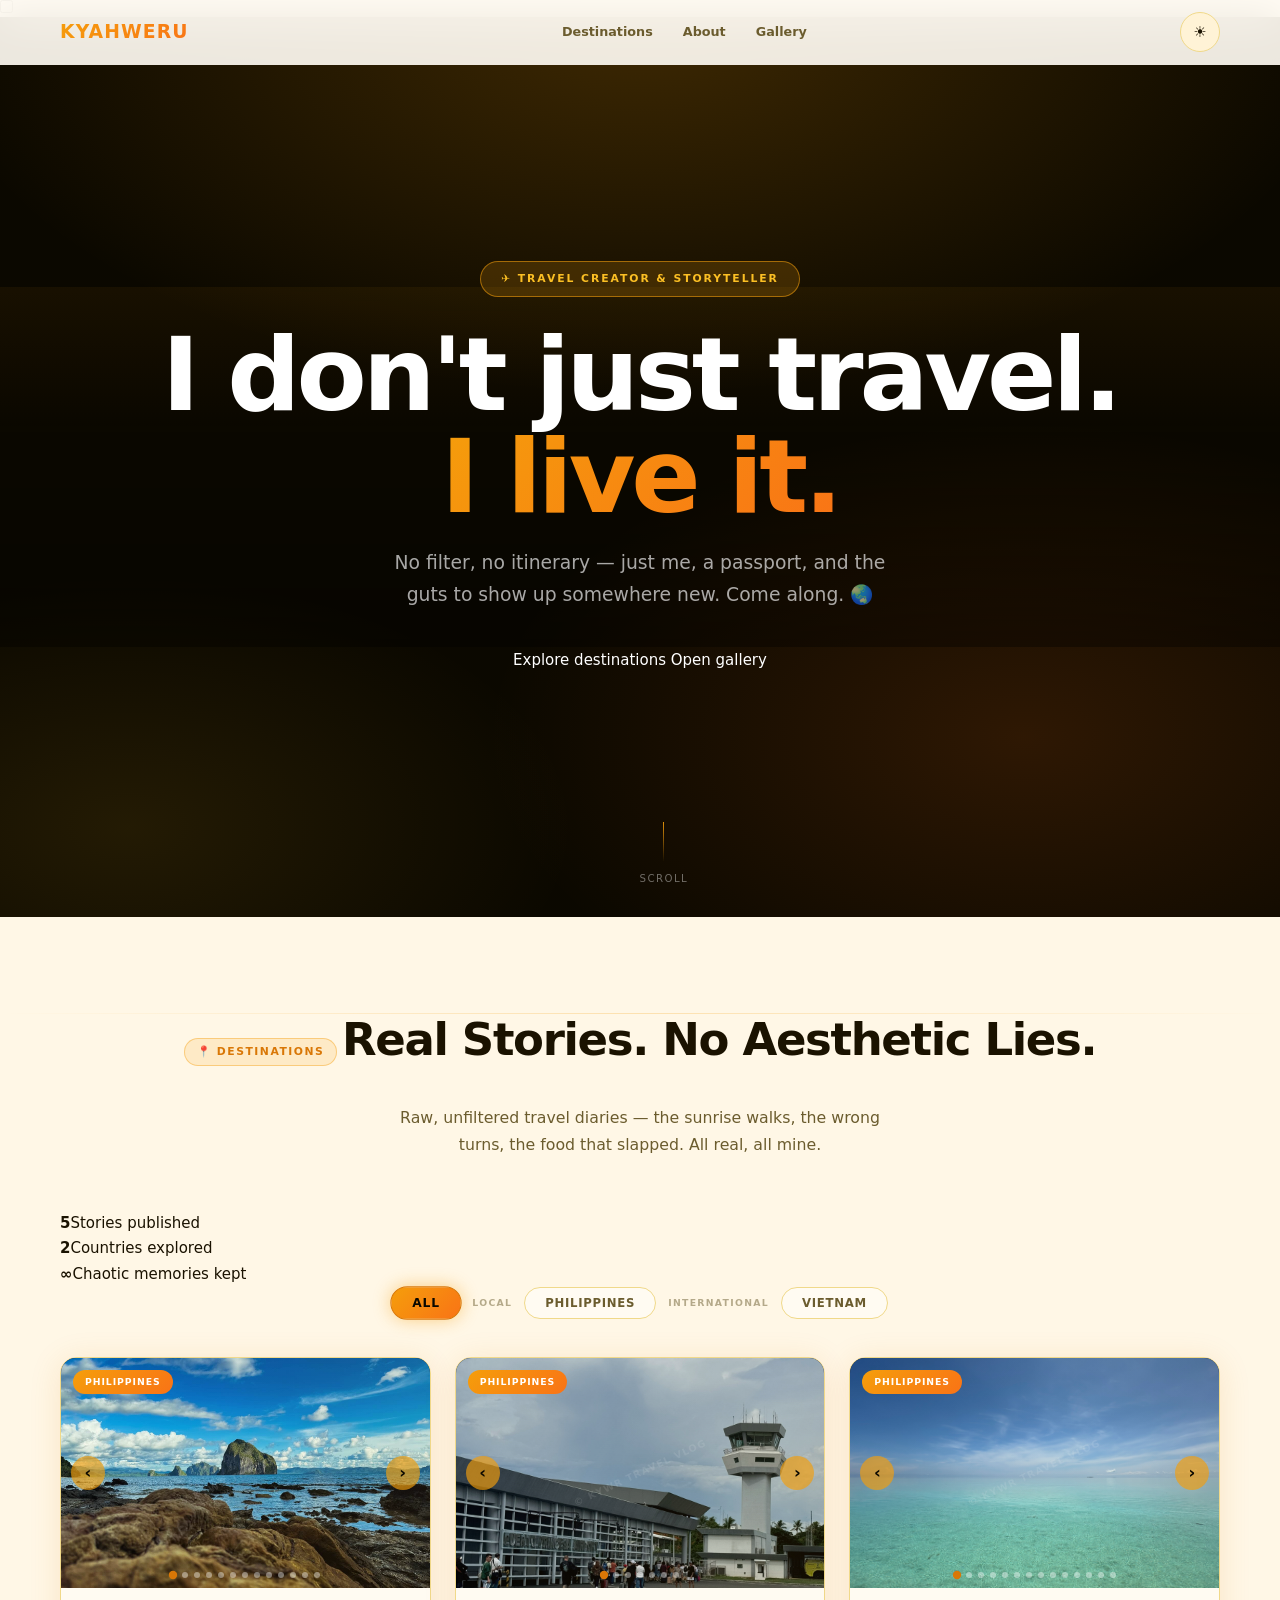
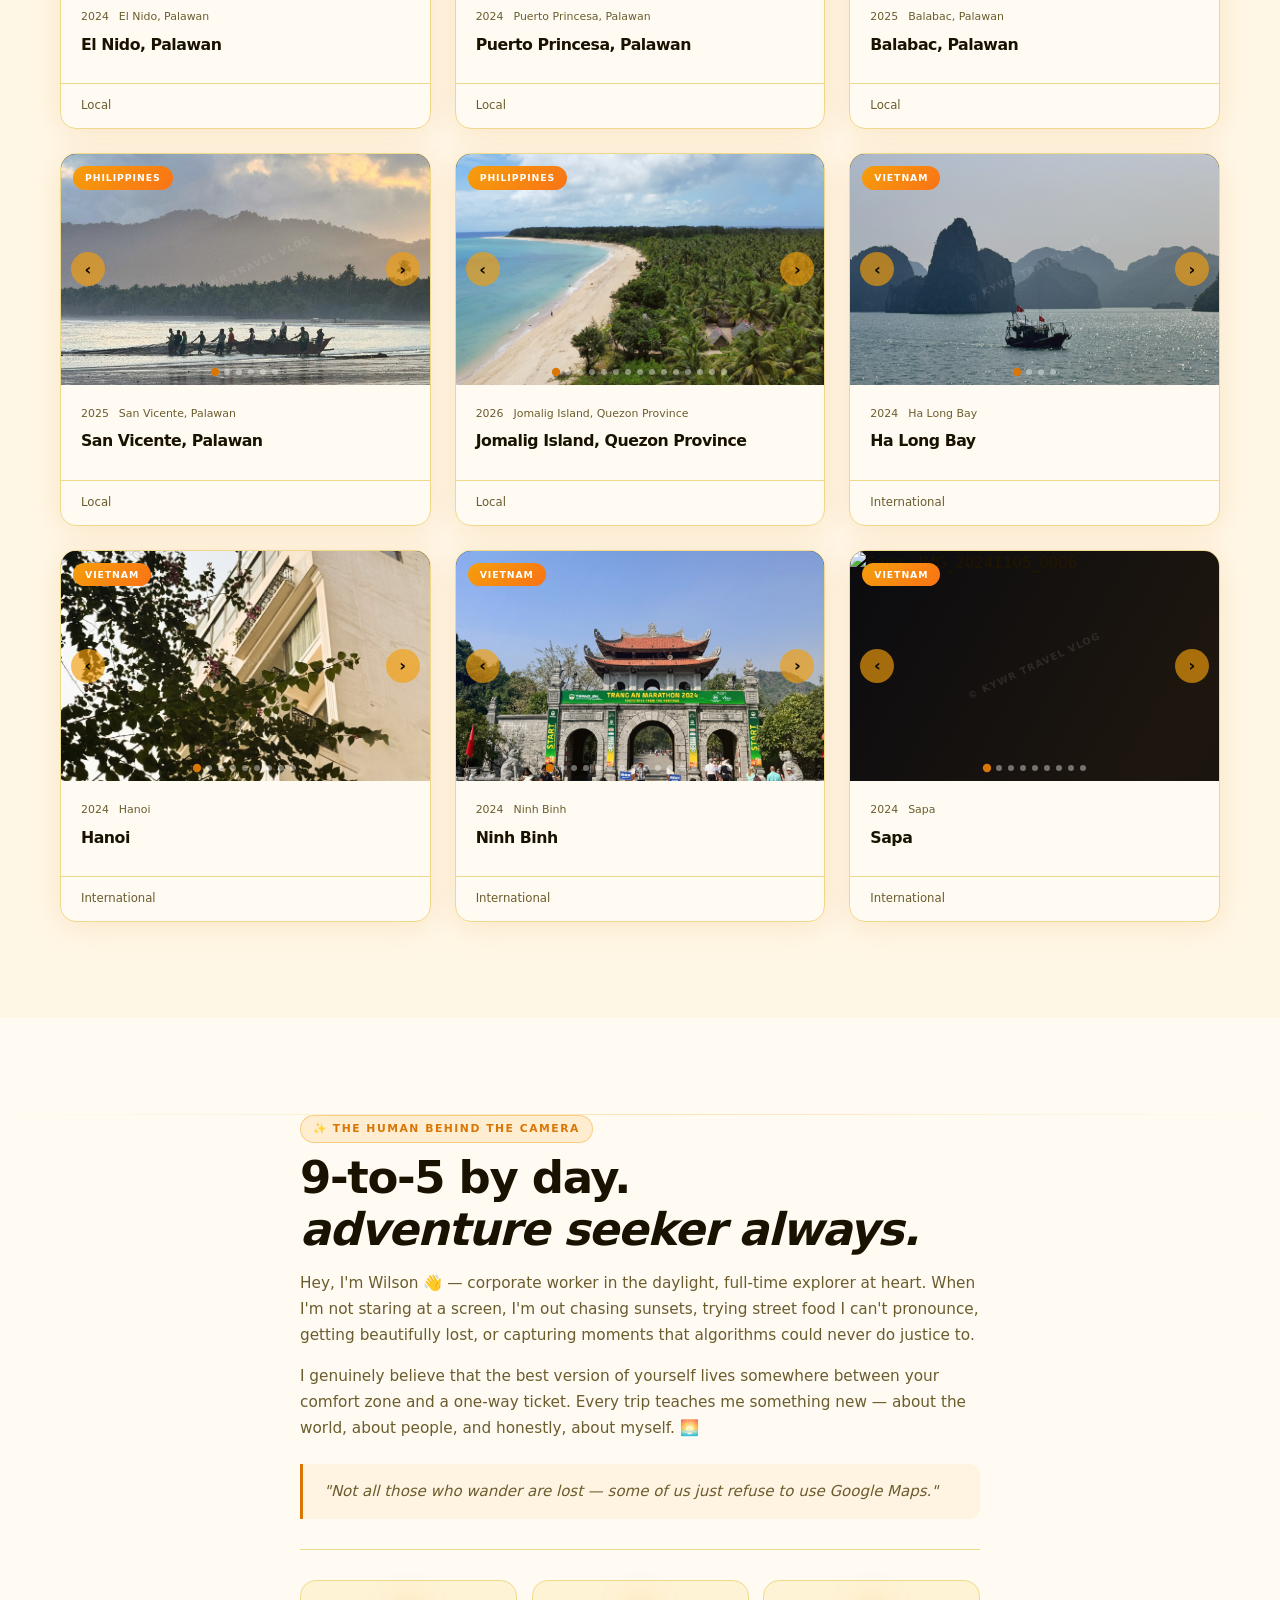
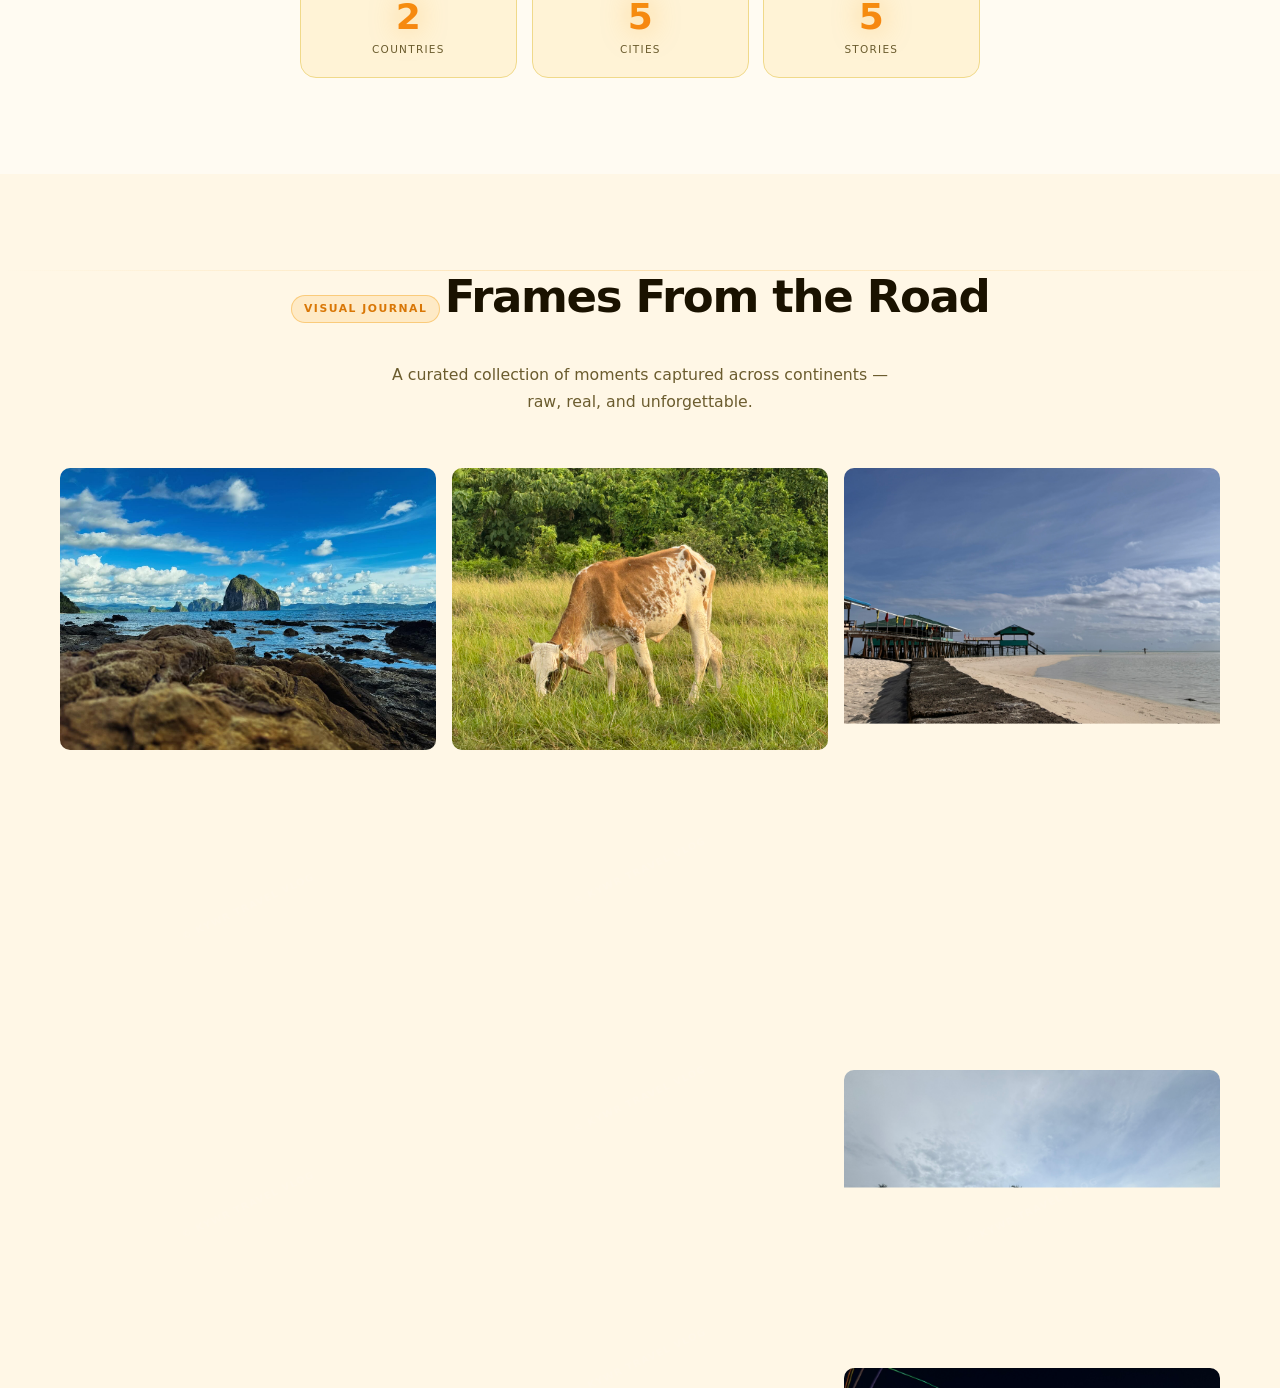
==== commit a25c23be: "Improve travel vlog UX" ====
--- a/bob-artifacts/travel-vlog.html
+++ b/bob-artifacts/travel-vlog.html
@@ -12,6 +12,477 @@
 <title>KYAHWERU — Travel Vlog by Wilson Serquina</title>
 <meta name="description" content="A premium travel vlog exploring the world's most breathtaking destinations. Stories, photography, and adventure." />
 <link rel="stylesheet" href="travel-vlog.css" />
+<style>
+  :root {
+    --ux-surface: rgba(10, 18, 32, 0.72);
+    --ux-surface-strong: rgba(8, 14, 26, 0.88);
+    --ux-border: rgba(255, 255, 255, 0.1);
+    --ux-text: #f8fafc;
+    --ux-muted: rgba(226, 232, 240, 0.78);
+    --ux-accent: #7dd3fc;
+    --ux-accent-strong: #38bdf8;
+    --ux-shadow: 0 24px 60px rgba(2, 6, 23, 0.34);
+    --ux-radius: 28px;
+    --ux-max: 1180px;
+  }
+
+  html { scroll-behavior: smooth; }
+  body {
+    background:
+      radial-gradient(circle at top, rgba(56, 189, 248, 0.14), transparent 28%),
+      linear-gradient(180deg, #040814 0%, #07111f 34%, #08101a 100%);
+    color: var(--ux-text);
+  }
+
+  .container,
+  .nav-inner,
+  .hero-content,
+  .footer-inner,
+  .footer-bottom {
+    width: min(calc(100% - 2rem), var(--ux-max));
+    margin-inline: auto;
+  }
+
+  #navbar {
+    position: sticky;
+    top: 0;
+    z-index: 40;
+    backdrop-filter: blur(18px);
+    background: rgba(4, 10, 20, 0.58);
+    border-bottom: 1px solid rgba(255, 255, 255, 0.06);
+  }
+
+  .nav-inner {
+    min-height: 78px;
+    display: flex;
+    align-items: center;
+    justify-content: space-between;
+    gap: 1rem;
+  }
+
+  .nav-logo,
+  .nav-logo:visited {
+    color: var(--ux-text);
+    text-decoration: none;
+    letter-spacing: 0.12em;
+  }
+
+  .nav-links {
+    display: flex;
+    gap: 0.35rem;
+    list-style: none;
+    padding: 0;
+    margin: 0;
+  }
+
+  .nav-links a,
+  .mobile-menu a,
+  .footer-col a {
+    color: var(--ux-muted);
+    text-decoration: none;
+    transition: color 0.2s ease, background-color 0.2s ease, transform 0.2s ease;
+  }
+
+  .nav-links a {
+    padding: 0.7rem 1rem;
+    border-radius: 999px;
+  }
+
+  .nav-links a:hover,
+  .nav-links a:focus-visible,
+  .footer-col a:hover,
+  .footer-col a:focus-visible,
+  .mobile-menu a:hover,
+  .mobile-menu a:focus-visible {
+    color: var(--ux-text);
+  }
+
+  .nav-links a:hover,
+  .nav-links a:focus-visible {
+    background: rgba(255, 255, 255, 0.08);
+  }
+
+  #hero {
+    position: relative;
+    min-height: 100svh;
+    display: grid;
+    align-items: end;
+    padding: 8rem 0 4rem;
+    overflow: clip;
+  }
+
+  .hero-content {
+    position: relative;
+    z-index: 2;
+    max-width: 760px;
+    padding: 2rem 0 5rem;
+  }
+
+  .hero-tag,
+  .label,
+  .blog-card-tag {
+    display: inline-flex;
+    align-items: center;
+    gap: 0.45rem;
+    padding: 0.55rem 0.95rem;
+    border-radius: 999px;
+    background: rgba(125, 211, 252, 0.12);
+    border: 1px solid rgba(125, 211, 252, 0.18);
+    color: #d8f4ff;
+    backdrop-filter: blur(10px);
+  }
+
+  .hero-title {
+    margin: 1rem 0 1rem;
+    font-size: clamp(3rem, 8vw, 6.25rem);
+    line-height: 0.95;
+    letter-spacing: -0.05em;
+    max-width: 10ch;
+  }
+
+  .hero-title em {
+    color: var(--ux-accent);
+    font-style: normal;
+  }
+
+  .hero-sub {
+    max-width: 58ch;
+    font-size: clamp(1rem, 2.2vw, 1.25rem);
+    line-height: 1.8;
+    color: var(--ux-muted);
+  }
+
+  .hero-content::after {
+    content: '';
+    position: absolute;
+    inset: auto auto -1rem 0;
+    width: min(520px, 90vw);
+    height: 180px;
+    background: linear-gradient(90deg, rgba(56, 189, 248, 0.24), rgba(125, 211, 252, 0));
+    filter: blur(42px);
+    pointer-events: none;
+    z-index: -1;
+  }
+
+  .hero-actions {
+    display: flex;
+    flex-wrap: wrap;
+    gap: 0.9rem;
+    margin-top: 1.8rem;
+  }
+
+  .hero-cta {
+    display: inline-flex;
+    align-items: center;
+    justify-content: center;
+    min-width: 180px;
+    padding: 0.95rem 1.3rem;
+    border-radius: 999px;
+    text-decoration: none;
+    font-weight: 600;
+    transition: transform 0.2s ease, border-color 0.2s ease, background-color 0.2s ease;
+  }
+
+  .hero-cta:hover,
+  .hero-cta:focus-visible { transform: translateY(-2px); }
+
+  .hero-cta-primary {
+    background: linear-gradient(135deg, rgba(56, 189, 248, 0.95), rgba(125, 211, 252, 0.75));
+    color: #03111b;
+  }
+
+  .hero-cta-secondary {
+    border: 1px solid rgba(255, 255, 255, 0.12);
+    background: rgba(255, 255, 255, 0.05);
+    color: var(--ux-text);
+  }
+
+  #blog,
+  #about,
+  #gallery,
+  footer {
+    position: relative;
+    padding: 6rem 0;
+  }
+
+  .section-header,
+  .about-content,
+  .footer-inner {
+    position: relative;
+    z-index: 1;
+  }
+
+  .section-header {
+    max-width: 720px;
+    margin-bottom: 2rem;
+  }
+
+  .section-header h2,
+  .about-content h2 {
+    font-size: clamp(2rem, 4vw, 3.4rem);
+    line-height: 1.05;
+    margin: 0.85rem 0 1rem;
+    letter-spacing: -0.04em;
+  }
+
+  .section-header p,
+  .about-content p,
+  .footer-brand p,
+  .blog-card-meta,
+  .blog-card-footer,
+  .card-story p,
+  #modalDesc,
+  .masonry-caption {
+    color: var(--ux-muted);
+  }
+
+  .featured-strip,
+  .filter-bar,
+  .gallery-filter-bar {
+    display: flex;
+    flex-wrap: wrap;
+    gap: 0.75rem;
+    align-items: center;
+  }
+
+  .featured-strip {
+    margin: 0 0 2rem;
+  }
+
+  .featured-chip,
+  .filter-btn {
+    border: 1px solid rgba(255, 255, 255, 0.09);
+    background: rgba(255, 255, 255, 0.05);
+    border-radius: 999px;
+  }
+
+  .featured-chip {
+    display: inline-flex;
+    align-items: center;
+    gap: 0.65rem;
+    padding: 0.85rem 1rem;
+    color: var(--ux-muted);
+  }
+
+  .featured-chip strong {
+    color: var(--ux-text);
+    font-size: 1rem;
+  }
+
+  .filter-bar,
+  .gallery-filter-bar {
+    margin: 1.5rem 0 2rem;
+  }
+
+  .filter-btn {
+    color: var(--ux-muted);
+    padding: 0.7rem 1rem;
+    cursor: pointer;
+    transition: all 0.2s ease;
+  }
+
+  .filter-btn:hover,
+  .filter-btn:focus-visible,
+  .story-filter-active,
+  .gallery-filter-btn.active {
+    background: rgba(56, 189, 248, 0.16);
+    border-color: rgba(125, 211, 252, 0.24);
+    color: var(--ux-text);
+    transform: translateY(-1px);
+  }
+
+  .filter-section-label {
+    color: rgba(255, 255, 255, 0.44);
+    text-transform: uppercase;
+    letter-spacing: 0.14em;
+    font-size: 0.72rem;
+    margin-inline: 0.3rem;
+  }
+
+  .blog-grid {
+    display: grid;
+    grid-template-columns: repeat(auto-fit, minmax(280px, 1fr));
+    gap: 1.5rem;
+  }
+
+  .blog-card,
+  .about-content,
+  .stat,
+  .masonry-item,
+  .modal-box,
+  .mobile-menu,
+  #cardOverlay,
+  footer .container {
+    background: var(--ux-surface);
+    border: 1px solid var(--ux-border);
+    box-shadow: var(--ux-shadow);
+    backdrop-filter: blur(20px);
+  }
+
+  .blog-card,
+  .about-content,
+  .modal-box,
+  footer .container,
+  #cardOverlay {
+    border-radius: var(--ux-radius);
+  }
+
+  .blog-card {
+    overflow: hidden;
+    transition: transform 0.28s ease, border-color 0.28s ease, box-shadow 0.28s ease;
+  }
+
+  .blog-card:hover,
+  .blog-card:focus-within {
+    transform: translateY(-8px);
+    border-color: rgba(125, 211, 252, 0.3);
+    box-shadow: 0 28px 70px rgba(2, 6, 23, 0.42);
+  }
+
+  .blog-card-img,
+  .sv-carousel,
+  .sv-carousel-track,
+  .sv-carousel-track img {
+    aspect-ratio: 4 / 3;
+    width: 100%;
+  }
+
+  .sv-carousel-track img,
+  .gallery-img {
+    object-fit: cover;
+    display: block;
+  }
+
+  .blog-card-body,
+  .blog-card-footer {
+    padding-inline: 1.25rem;
+  }
+
+  .blog-card-body { padding-top: 1.15rem; }
+  .blog-card-body h3 {
+    margin: 0.6rem 0 0;
+    font-size: 1.35rem;
+    line-height: 1.2;
+    color: var(--ux-text);
+  }
+
+  .card-story {
+    margin-top: 1rem;
+    display: grid;
+    gap: 0.75rem;
+  }
+
+  .card-story p {
+    margin: 0;
+    display: -webkit-box;
+    -webkit-line-clamp: 3;
+    -webkit-box-orient: vertical;
+    overflow: hidden;
+  }
+
+  .blog-card-footer {
+    display: flex;
+    align-items: center;
+    justify-content: space-between;
+    gap: 1rem;
+    padding-block: 1.15rem 1.3rem;
+  }
+
+  .about-content {
+    padding: clamp(1.5rem, 4vw, 3rem);
+  }
+
+  blockquote {
+    margin: 1.5rem 0 2rem;
+    padding: 1rem 1.25rem;
+    border-left: 3px solid rgba(125, 211, 252, 0.55);
+    background: rgba(255, 255, 255, 0.04);
+    border-radius: 0 18px 18px 0;
+    color: #e5eef9;
+  }
+
+  .stats-row {
+    display: grid;
+    grid-template-columns: repeat(3, minmax(0, 1fr));
+    gap: 1rem;
+    margin-top: 2rem;
+  }
+
+  .stat {
+    border-radius: 22px;
+    padding: 1.2rem;
+    text-align: center;
+  }
+
+  .stat-num {
+    font-size: clamp(1.6rem, 4vw, 2.6rem);
+    font-weight: 700;
+    color: var(--ux-accent);
+  }
+
+  .masonry {
+    column-gap: 1rem;
+  }
+
+  .masonry-item {
+    border-radius: 22px;
+    overflow: hidden;
+    margin: 0 0 1rem;
+  }
+
+  .masonry-overlay {
+    background: linear-gradient(180deg, transparent, rgba(2, 6, 23, 0.82));
+  }
+
+  .modal-backdrop.open {
+    backdrop-filter: blur(12px);
+    background: rgba(2, 6, 23, 0.72);
+  }
+
+  .modal-close,
+  #overlayClose,
+  .sv-carousel-btn {
+    border: 1px solid rgba(255, 255, 255, 0.1);
+    background: rgba(5, 10, 20, 0.78);
+    color: var(--ux-text);
+    border-radius: 999px;
+  }
+
+  footer {
+    padding-top: 2rem;
+  }
+
+  footer .container {
+    padding: 2rem clamp(1.25rem, 3vw, 2rem);
+  }
+
+  .footer-inner {
+    display: grid;
+    grid-template-columns: minmax(0, 1.3fr) repeat(2, minmax(0, 0.7fr));
+    gap: 2rem;
+  }
+
+  .footer-bottom {
+    padding-top: 1.5rem;
+    margin-top: 1.5rem;
+    border-top: 1px solid rgba(255, 255, 255, 0.08);
+    color: rgba(255, 255, 255, 0.5);
+  }
+
+  @media (max-width: 900px) {
+    .footer-inner { grid-template-columns: 1fr; }
+    .stats-row { grid-template-columns: 1fr; }
+  }
+
+  @media (max-width: 720px) {
+    .nav-links { display: none; }
+    .hero-content { padding-bottom: 3.25rem; }
+    #blog,
+    #about,
+    #gallery,
+    footer { padding: 4.5rem 0; }
+  }
+</style>
 <script>window.__STORIES_DATA__={"version":1,"stories":[{"year":"2024","id":"philippines-2024-el-nido-palawan","paragraphs":["El Nido Adventure — Chasing Islands, Caves, and Ocean Wonders","After exploring the hidden side of Palawan, the adventure continued to one of its most iconic destinations — El Nido.","For this trip, we joined Tour Package B, a journey that took us through some of El Nido’s beautiful island landscapes, hidden beaches, and natural wonders. The day was filled with boat rides across the turquoise waters, exploring breathtaking islands, and discovering why El Nido continues to be one of the most loved destinations in the Philippines.","Each stop felt like a scene from a travel documentary — limestone cliffs rising from the sea, crystal-clear waters surrounding the islands, and peaceful moments where you just stop and appreciate how beautiful nature can be.","Beyond the island hopping experience, I also got to try something more adventurous — the El Nido zipline. Flying above the ocean with the island views below was definitely one of those moments that made the trip more memorable. It was a mix of excitement, nervousness, and pure adrenaline.","We also made a quick detour to Lio Beach, a perfect place to slow down after the adventure. Compared to the busy island hopping schedule, Lio gave a different vibe — more relaxed, scenic, and a great spot to just enjoy the beach atmosphere.","El Nido wasn’t just about the famous views you see online. It was about experiencing the adventure behind those photos — the boat rides, the exploration, the little side trips, and the unforgettable moments along the way.","Another chapter of chasing places, creating memories, and discovering more of what Palawan has to offer. 🌊🏝️","El Nido — where every island has a story."],"destination":"El Nido, Palawan","region":"Local","title":"El Nido, Palawan","images":[{"file":"2908578C-EB2E-4F97-98CF-67C0F395562F.JPEG","alt":"El Nido, Palawan - 2908578C-EB2E-4F97-98CF-67C0F395562F"},{"file":"985ABBCE-2535-4D35-854B-2B9D72324FFC.JPEG","alt":"El Nido, Palawan - 985ABBCE-2535-4D35-854B-2B9D72324FFC"},{"file":"B9E37323-E767-43B6-9DD0-271D5958F5BA.JPEG","alt":"El Nido, Palawan - B9E37323-E767-43B6-9DD0-271D5958F5BA"},{"file":"IMG_2248.JPEG","alt":"El Nido, Palawan - IMG_2248"},{"file":"IMG_2269.JPEG","alt":"El Nido, Palawan - IMG_2269"},{"file":"IMG_2283.JPEG","alt":"El Nido, Palawan - IMG_2283"},{"file":"IMG_2284.JPEG","alt":"El Nido, Palawan - IMG_2284"},{"file":"IMG_2344.JPEG","alt":"El Nido, Palawan - IMG_2344"},{"file":"IMG_2352.JPEG","alt":"El Nido, Palawan - IMG_2352"},{"file":"IMG_2357.JPEG","alt":"El Nido, Palawan - IMG_2357"},{"file":"IMG_2403.JPEG","alt":"El Nido, Palawan - IMG_2403"},{"file":"IMG_2409.JPEG","alt":"El Nido, Palawan - IMG_2409"},{"file":"IMG_2416.JPEG","alt":"El Nido, Palawan - IMG_2416"}],"date":"2024","countryLabel":"Philippines","path":"Stories/Philippines/2024/El Nido, Palawan","country":"Philippines","countryId":"philippines"},{"year":"2024","id":"philippines-2024-puerto-princesa-palawan","paragraphs":["Puerto Princesa Adventure — The Gateway to Palawan’s Wonders","Before reaching the more famous islands of Palawan, the journey started in Puerto Princesa — the city known as the gateway to the province’s natural treasures.","Unlike the island adventures that followed, Puerto Princesa had a different kind of charm. It was a mix of city life, nature, and quiet coastal moments — a place where you could slow down while still being surrounded by beautiful landscapes.","One of the highlights of the trip was exploring the Puerto Princesa Underground River, one of Palawan’s most iconic destinations. Entering the cave felt like stepping into another world — surrounded by massive rock formations, mysterious chambers, and the sound of nature echoing inside. It was a reminder of how incredible and powerful nature can be.","Beyond the famous attractions, Puerto Princesa was also about enjoying the simple moments — discovering local food, appreciating the peaceful surroundings, and taking in the beauty of Palawan at a slower pace.","This stop became the perfect beginning to a bigger Palawan adventure. A place that prepared the way for the beaches of El Nido and the untouched paradise of Balabac.","Sometimes the journey isn’t only about the final destination — it’s about the places that become part of the story along the way.","Puerto Princesa — where the Palawan adventure begins. 🌴✨"],"destination":"Puerto Princesa, Palawan","region":"Local","title":"Puerto Princesa, Palawan","images":[{"file":"IMG_1549.JPEG","alt":"Puerto Princesa, Palawan - IMG_1549"},{"file":"IMG_1586.JPEG","alt":"Puerto Princesa, Palawan - IMG_1586"},{"file":"IMG_1616.JPEG","alt":"Puerto Princesa, Palawan - IMG_1616"},{"file":"IMG_1654.JPEG","alt":"Puerto Princesa, Palawan - IMG_1654"},{"file":"IMG_1669.JPEG","alt":"Puerto Princesa, Palawan - IMG_1669"},{"file":"IMG_1681.JPEG","alt":"Puerto Princesa, Palawan - IMG_1681"},{"file":"IMG_1684.JPEG","alt":"Puerto Princesa, Palawan - IMG_1684"}],"date":"2024","countryLabel":"Philippines","path":"Stories/Philippines/2024/Puerto Princesa, Palawan","country":"Philippines","countryId":"philippines"},{"year":"2025","id":"philippines-2025-balabac-palawan","paragraphs":["Balabac Adventure — A Journey to Palawan’s Hidden Paradise","Some places don’t feel real until you finally see them — and Balabac was one of those places.","Far from the usual tourist spots of Palawan, this adventure was a journey into the untouched side of the island. After a long trip to the southernmost part of Palawan, I finally reached a paradise known for its crystal-clear waters, powdery white sandbars, and islands that look like they came straight out of a postcard.","The days were spent island hopping from one hidden gem to another — chasing turquoise waters, walking on endless sandbars, and discovering beaches that felt almost untouched by time. Every stop had its own story: from swimming in clear blue waters, seeing marine life beneath the surface, to simply sitting by the shore and appreciating how beautiful and quiet nature can be.","But Balabac wasn’t just about the breathtaking views. It was about the journey itself — the early morning boat rides, the unpredictable waves, the simple island life, and the feeling of being somewhere far away from the usual rush of the city.","There were moments when the adventure became challenging — the long hours on the road, the tiredness after exploring multiple islands, and the lack of comfort compared to typical vacations. But those little struggles made the experience more memorable.","Standing on those sandbars, surrounded by endless ocean, I realized why Balabac is often called one of Palawan’s last frontiers. It wasn’t just a destination to visit — it was an adventure to experience.","A reminder that sometimes the best places are the ones that require a little more effort to reach. 🌊🏝️","Balabac — remote, raw, and unforgettable."],"destination":"Balabac, Palawan","region":"Local","title":"Balabac, Palawan","images":[{"file":"IMG_0690.JPEG","alt":"Balabac, Palawan - IMG_0690"},{"file":"IMG_0691.JPEG","alt":"Balabac, Palawan - IMG_0691"},{"file":"IMG_0703.JPEG","alt":"Balabac, Palawan - IMG_0703"},{"file":"IMG_0708.JPEG","alt":"Balabac, Palawan - IMG_0708"},{"file":"IMG_0735.JPEG","alt":"Balabac, Palawan - IMG_0735"},{"file":"IMG_0812.JPEG","alt":"Balabac, Palawan - IMG_0812"},{"file":"IMG_0829.JPEG","alt":"Balabac, Palawan - IMG_0829"},{"file":"IMG_0850.JPEG","alt":"Balabac, Palawan - IMG_0850"},{"file":"IMG_0854.JPEG","alt":"Balabac, Palawan - IMG_0854"},{"file":"IMG_0869.JPEG","alt":"Balabac, Palawan - IMG_0869"},{"file":"IMG_1021.JPEG","alt":"Balabac, Palawan - IMG_1021"},{"file":"IMG_1057.JPEG","alt":"Balabac, Palawan - IMG_1057"},{"file":"IMG_1062.JPEG","alt":"Balabac, Palawan - IMG_1062"},{"file":"IMG_1112.JPEG","alt":"Balabac, Palawan - IMG_1112"}],"date":"2025","countryLabel":"Philippines","path":"Stories/Philippines/2025/Balabac, Palawan","country":"Philippines","countryId":"philippines"},{"year":"2025","id":"philippines-2025-san-vicente-palawan","paragraphs":["This was taken last February 2025, when I visited this place to celebrate my friend’s birthday. After an hour-long van ride from Puerto Princesa, we finally arrived at this hidden gem tucked away in Palawan. The journey itself already felt like part of the adventure — passing through quiet roads and scenic views before reaching a place that I could truly call a secret paradise. It felt raw, peaceful, and full of untouched potential, like a place waiting to be discovered by more travelers.","The yellow-glazed photo was captured during our sunrise walk along Ursula’s Long Beach. The entire shoreline was painted with warm golden tones as the sun slowly rose, filling the morning sky with beautiful shades of orange and yellow. Standing there with the calm waves, fresh breeze, and that breathtaking sunrise in front of us, I already knew it was going to be an amazing day.","One of the most memorable moments was getting the chance to join the local fishermen along the coast as they pulled their fishing nets back to shore early in the morning. Watching their teamwork and experiencing a small part of their daily routine made the trip even more special. After helping out, we were rewarded with a kind gesture — they gave us a discount on a few kilograms of freshly caught fish from their morning haul. We happily told them, “We’re buying this for our lunch,” and ended up enjoying the freshest seafood we could ask for, straight from the ocean to our table.","It wasn’t just a trip to a beautiful place; it was an experience filled with simple moments, local stories, and a deeper appreciation for the people and places that make every adventure memorable."],"destination":"San Vicente, Palawan","region":"Local","title":"San Vicente, Palawan","images":[{"file":"WhatsApp Image 2026-06-27 at 12.59.09 AM (1).jpeg","alt":"San Vicente, Palawan - WhatsApp Image 2026-06-27 at 12.59.09 AM (1)"},{"file":"WhatsApp Image 2026-06-27 at 12.59.09 AM (2).jpeg","alt":"San Vicente, Palawan - WhatsApp Image 2026-06-27 at 12.59.09 AM (2)"},{"file":"WhatsApp Image 2026-06-27 at 12.59.09 AM.jpeg","alt":"San Vicente, Palawan - WhatsApp Image 2026-06-27 at 12.59.09 AM"},{"file":"WhatsApp Image 2026-06-27 at 12.59.10 AM (1).jpeg","alt":"San Vicente, Palawan - WhatsApp Image 2026-06-27 at 12.59.10 AM (1)"},{"file":"WhatsApp Image 2026-06-27 at 12.59.10 AM (2).jpeg","alt":"San Vicente, Palawan - WhatsApp Image 2026-06-27 at 12.59.10 AM (2)"},{"file":"WhatsApp Image 2026-06-27 at 12.59.10 AM.jpeg","alt":"San Vicente, Palawan - WhatsApp Image 2026-06-27 at 12.59.10 AM"}],"date":"2025","countryLabel":"Philippines","path":"Stories/Philippines/2025/San Vicente, Palawan","country":"Philippines","countryId":"philippines"},{"year":"2026","id":"philippines-2026-jomalig-island-quezon-province","paragraphs":["Jomalig Island Adventure — Finding Peace in a Hidden Island Escape","Some destinations stay with you not because of the activities you do, but because of the feeling they give you. Jomalig Island was one of those places.","I’ve been fortunate enough to visit Jomalig multiple times during the summer season — April 2023, April 2024, and April 2026 — and every visit reminded me why I keep coming back.","Our stay was at Balwarte Resort, a simple island accommodation that became our home while exploring Jomalig. But more than the beaches or the scenery, what truly stood out was the peace and calmness that the island offered.","Life in Jomalig moves differently. Away from the noise and rush of the city, the days felt slower and lighter. The quiet mornings, the fresh sea breeze, the simple island lifestyle, and the feeling of being disconnected from everything made every visit special.","Of course, one of the places we always find ourselves returning to is Salibungot Beach. Just a few minutes walk or around a 10-minute ride from the resort, it became our usual spot to end the day. Watching the sunset there was never about it being the “main attraction” — it was about the peaceful moment of sitting by the shore, appreciating the view, and enjoying the calmness of the island.","Jomalig reminded me that adventures don’t always have to be about chasing the next big thrill. Sometimes, the best experiences come from slowing down, embracing simplicity, and finding a place where you can just be present.","A place I’ve visited before, but somehow still feels like a new escape every time.","Jomalig Island — a quiet paradise where the real adventure is finding peace. 🌅🏝️"],"destination":"Jomalig Island, Quezon Province","region":"Local","title":"Jomalig Island, Quezon Province","images":[{"file":"dji_fly_20240407_002406_11_1712463889919_photo_optimized.JPEG","alt":"Jomalig Island, Quezon Province - dji_fly_20240407_002406_11_1712463889919_photo_optimized"},{"file":"dji_fly_20240408_055942_48_1712570399756_photo_optimized.JPEG","alt":"Jomalig Island, Quezon Province - dji_fly_20240408_055942_48_1712570399756_photo_optimized"},{"file":"IMG_0429.JPEG","alt":"Jomalig Island, Quezon Province - IMG_0429"},{"file":"IMG_0438.JPEG","alt":"Jomalig Island, Quezon Province - IMG_0438"},{"file":"IMG_0487.JPEG","alt":"Jomalig Island, Quezon Province - IMG_0487"},{"file":"IMG_5914.JPEG","alt":"Jomalig Island, Quezon Province - IMG_5914"},{"file":"IMG_8548.JPEG","alt":"Jomalig Island, Quezon Province - IMG_8548"},{"file":"IMG_8624.JPEG","alt":"Jomalig Island, Quezon Province - IMG_8624"},{"file":"IMG_8627.JPEG","alt":"Jomalig Island, Quezon Province - IMG_8627"},{"file":"IMG_8816.JPEG","alt":"Jomalig Island, Quezon Province - IMG_8816"},{"file":"IMG_8850.JPEG","alt":"Jomalig Island, Quezon Province - IMG_8850"},{"file":"IMG_8854.JPEG","alt":"Jomalig Island, Quezon Province - IMG_8854"},{"file":"IMG_8858.JPEG","alt":"Jomalig Island, Quezon Province - IMG_8858"},{"file":"IMG_8867.JPEG","alt":"Jomalig Island, Quezon Province - IMG_8867"},{"file":"IMG_8877.JPEG","alt":"Jomalig Island, Quezon Province - IMG_8877"}],"date":"2026","countryLabel":"Philippines","path":"Stories/Philippines/2026/Jomalig Island, Quezon Province","country":"Philippines","countryId":"philippines"},{"year":"2024","id":"vietnam-2024-ha-long-bay","paragraphs":["Ha Long Bay: A Day Lost Between Limestone Giants","I joined a joiner tour to explore one of Vietnam’s most iconic destinations — Ha Long Bay. At first, I wasn’t sure what to expect traveling with a group of strangers, but sometimes the best adventures come from stepping outside your comfort zone.","Early in the morning, I was picked up from Hanoi and started the journey toward the coast. The ride itself became part of the experience — watching the busy city slowly turn into quiet countryside landscapes, passing through local towns and seeing a different side of Vietnam beyond the usual tourist spots.","Upon arriving at Ha Long Bay, the scenery instantly felt unreal. The emerald waters, towering limestone karsts, and misty islands looked like something straight out of a painting. Being on the cruise, surrounded by people from different places and backgrounds, made the whole experience even more memorable. A simple joiner tour turned into a small community of travelers sharing stories, taking photos, and enjoying the same view together.","We explored caves carved by nature, cruised between the massive rock formations, and enjoyed the calmness of the bay. Every turn of the boat revealed another breathtaking view — another reminder of how powerful and beautiful nature can be.","What made the trip special wasn’t just the destination, but the journey itself. I came as a solo traveler joining a group of strangers, but I left with memories of a place that felt timeless and moments shared with people I might never have met otherwise.","Ha Long Bay wasn’t just a stop on my itinerary — it was a reminder that sometimes the best adventures happen when you simply say yes and go."],"destination":"Ha Long Bay","region":"International","title":"Ha Long Bay","images":[{"file":"IMG_6878.JPEG","alt":"Ha Long Bay - IMG_6878"},{"file":"IMG_6881.JPEG","alt":"Ha Long Bay - IMG_6881"},{"file":"IMG_6905.JPEG","alt":"Ha Long Bay - IMG_6905"},{"file":"IMG_6911.JPEG","alt":"Ha Long Bay - IMG_6911"}],"date":"2024","countryLabel":"Vietnam","path":"Stories/Vietnam/2024/Ha Long Bay","country":"Vietnam","countryId":"vietnam"},{"year":"2024","id":"vietnam-2024-hanoi","paragraphs":["Hanoi, Vietnam - Getting Lost in the Heart of the City","Hanoi was never about checking off a list of tourist spots for me. It was about slowing down, walking without a plan, and letting the city reveal itself one street at a time.","I spent my days wandering around the Old Quarter, where every corner felt alive — from the endless sound of motorbikes passing by, small local shops hidden in narrow alleys, to street vendors preparing food right in front of you. The city had this beautiful chaos that somehow felt comforting.","One of my favorite parts of Hanoi was discovering its food culture. I went on a little food adventure — trying different egg coffees, searching for the perfect Bahn Mi, and walking around to find that unforgettable bowl of Phở that captures the true taste of Vietnam.","There was something special about sitting in a small café, holding a cup of Vietnamese coffee, watching locals go about their day. Simple moments, but the kind of memories that make traveling worth it.","Hanoi reminded me that sometimes the best way to experience a place is not through an itinerary, but by getting lost — following random streets, trying local flavors, and collecting stories along the way.","A few days in Hanoi, but a lifetime of memories.✨"],"destination":"Hanoi","region":"International","title":"Hanoi","images":[{"file":"IMG_6826.JPEG","alt":"Hanoi - IMG_6826"},{"file":"IMG_6829.JPEG","alt":"Hanoi - IMG_6829"},{"file":"IMG_6843.JPEG","alt":"Hanoi - IMG_6843"},{"file":"IMG_7190.JPEG","alt":"Hanoi - IMG_7190"},{"file":"IMG_7193.JPEG","alt":"Hanoi - IMG_7193"},{"file":"IMG_7195.JPEG","alt":"Hanoi - IMG_7195"},{"file":"IMG_7197.JPEG","alt":"Hanoi - IMG_7197"},{"file":"IMG_7213.JPEG","alt":"Hanoi - IMG_7213"},{"file":"IMG_7239.JPEG","alt":"Hanoi - IMG_7239"}],"date":"2024","countryLabel":"Vietnam","path":"Stories/Vietnam/2024/Hanoi","country":"Vietnam","countryId":"vietnam"},{"year":"2024","id":"vietnam-2024-ninh-binh","paragraphs":["Ninh Binh, Vietnam - A Day Where Nature Felt Like a Movie Scene","Ninh Binh was one of those places where I came in with expectations, but still ended up being amazed.","I joined a group tour to explore some of the most iconic spots in the area — starting with the ancient capital of Hoa Lu, cruising through the breathtaking landscapes of Trang An, and ending the day with the famous climb at Mua Cave.","Among everything we visited, Trang An Complex became the highlight of the trip. Gliding through the calm waters surrounded by towering limestone mountains, hidden caves, and untouched greenery felt like entering another world. It was peaceful, cinematic, and honestly one of those moments where you just stop and appreciate how beautiful nature can be.","But of course, the adventure wasn’t complete without the Mua Cave hike. 😂","The climb was challenging, especially under the heat, but reaching the top made every step worth it. Standing above Ninh Binh with the panoramic view of endless mountains and rice fields gave me that feeling I always chase when traveling — that mix of exhaustion, excitement, and “I actually made it here.”","Tired legs, sweaty shirt, but a happy heart.","Ninh Binh reminded me that sometimes the best travel memories come from the moments that test you a little — the climbs, the long walks, and the adventures that leave you tired but fulfilled.","Another story added to the journey."],"destination":"Ninh Binh","region":"International","title":"Ninh Binh","images":[{"file":"IMG_7241.JPEG","alt":"Ninh Binh - IMG_7241"},{"file":"IMG_7257.JPEG","alt":"Ninh Binh - IMG_7257"},{"file":"IMG_7275.JPEG","alt":"Ninh Binh - IMG_7275"},{"file":"IMG_7276.JPEG","alt":"Ninh Binh - IMG_7276"},{"file":"IMG_7293.JPEG","alt":"Ninh Binh - IMG_7293"},{"file":"IMG_7327.JPEG","alt":"Ninh Binh - IMG_7327"},{"file":"IMG_7331.JPEG","alt":"Ninh Binh - IMG_7331"},{"file":"IMG_7335.JPEG","alt":"Ninh Binh - IMG_7335"},{"file":"IMG_7339.JPEG","alt":"Ninh Binh - IMG_7339"},{"file":"IMG_7347.JPEG","alt":"Ninh Binh - IMG_7347"},{"file":"IMG_7363.JPEG","alt":"Ninh Binh - IMG_7363"},{"file":"IMG_7373.JPEG","alt":"Ninh Binh - IMG_7373"},{"file":"IMG_7378.JPEG","alt":"Ninh Binh - IMG_7378"},{"file":"IMG_7402.JPEG","alt":"Ninh Binh - IMG_7402"},{"file":"IMG_7488.JPEG","alt":"Ninh Binh - IMG_7488"},{"file":"IMG_7505.JPEG","alt":"Ninh Binh - IMG_7505"}],"date":"2024","countryLabel":"Vietnam","path":"Stories/Vietnam/2024/Ninh Binh","country":"Vietnam","countryId":"vietnam"},{"year":"2024","id":"vietnam-2024-sapa","paragraphs":["Sapa, Vietnam — Where the Mountains Whisper Stories","Sapa was one of those places that felt like stepping into a different world. Unlike the usual guided tours, I decided to explore it through a DIY adventure, giving myself the freedom to follow the roads, discover hidden corners, and experience the town at my own pace.","Surrounded by towering mountains, endless rice terraces, and the cool mist of northern Vietnam, Sapa had a quiet charm that instantly captured me. Every turn along the mountain roads felt like a new postcard — from the traditional villages tucked between valleys to the locals carrying stories and traditions passed down through generations.","One of the highlights of the journey was conquering Fansipan, known as the “Roof of Indochina.” Riding the cable car above the clouds was already an experience on its own, but reaching the peak felt even more rewarding. Standing at the summit, surrounded by fog, wind, and endless mountain views, I understood why this place is considered one of Vietnam’s most breathtaking destinations. It was a moment where the journey mattered just as much as the destination.","The adventure continued in the villages, where I explored the culture and landscapes of Sapa. I also tried the Mong Village Alpine Coaster, adding a fun and unexpected twist to the mountain experience. Racing down the slopes while surrounded by the scenery of Sapa was the perfect mix of adrenaline and appreciation for the beauty around me.","Sapa reminded me that traveling is not always about following an itinerary — sometimes the best memories come from simply wandering, getting a little lost, and letting the place reveal itself. A DIY trip, a mountain peak, a cultural encounter, and a story I’ll carry with me from Vietnam’s beautiful highlands."],"destination":"Sapa","region":"International","title":"Sapa","images":[{"file":"IMG_20241105_0006.JPEG","alt":"Sapa - IMG_20241105_0006"},{"file":"IMG_20241105_0009.JPEG","alt":"Sapa - IMG_20241105_0009"},{"file":"IMG_20241105_0024.JPEG","alt":"Sapa - IMG_20241105_0024"},{"file":"IMG_6047.JPEG","alt":"Sapa - IMG_6047"},{"file":"IMG_6134.JPEG","alt":"Sapa - IMG_6134"},{"file":"IMG_6247.JPEG","alt":"Sapa - IMG_6247"},{"file":"IMG_6267.JPEG","alt":"Sapa - IMG_6267"},{"file":"IMG_6523.JPEG","alt":"Sapa - IMG_6523"},{"file":"IMG_6562.JPEG","alt":"Sapa - IMG_6562"}],"date":"2024","countryLabel":"Vietnam","path":"Stories/Vietnam/2024/Sapa","country":"Vietnam","countryId":"vietnam"}]};</script>
 <script>window.__GALLERY_DATA__={"version":1,"categories":[{"label":"All Photos","folders":[{"path":".","name":"Gallery","photos":[{"caption":"2908578C-EB2E-4F97-98CF-67C0F395562F","alt":"Gallery - 2908578C-EB2E-4F97-98CF-67C0F395562F","file":"2908578C-EB2E-4F97-98CF-67C0F395562F.JPEG"},{"caption":"985ABBCE-2535-4D35-854B-2B9D72324FFC","alt":"Gallery - 985ABBCE-2535-4D35-854B-2B9D72324FFC","file":"985ABBCE-2535-4D35-854B-2B9D72324FFC.JPEG"},{"caption":"B9E37323-E767-43B6-9DD0-271D5958F5BA","alt":"Gallery - B9E37323-E767-43B6-9DD0-271D5958F5BA","file":"B9E37323-E767-43B6-9DD0-271D5958F5BA.JPEG"},{"caption":"dji_fly_20240407_002406_11_1712463889919_photo_optimized","alt":"Gallery - dji_fly_20240407_002406_11_1712463889919_photo_optimized","file":"dji_fly_20240407_002406_11_1712463889919_photo_optimized.JPEG"},{"caption":"dji_fly_20240408_055942_48_1712570399756_photo_optimized","alt":"Gallery - dji_fly_20240408_055942_48_1712570399756_photo_optimized","file":"dji_fly_20240408_055942_48_1712570399756_photo_optimized.JPEG"},{"caption":"IMG_0429","alt":"Gallery - IMG_0429","file":"IMG_0429.JPEG"},{"caption":"IMG_0438","alt":"Gallery - IMG_0438","file":"IMG_0438.JPEG"},{"caption":"IMG_0487","alt":"Gallery - IMG_0487","file":"IMG_0487.JPEG"},{"caption":"IMG_0690","alt":"Gallery - IMG_0690","file":"IMG_0690.JPEG"},{"caption":"IMG_0691","alt":"Gallery - IMG_0691","file":"IMG_0691.JPEG"},{"caption":"IMG_0701","alt":"Gallery - IMG_0701","file":"IMG_0701.JPEG"},{"caption":"IMG_0703","alt":"Gallery - IMG_0703","file":"IMG_0703.JPEG"},{"caption":"IMG_0708","alt":"Gallery - IMG_0708","file":"IMG_0708.JPEG"},{"caption":"IMG_0735","alt":"Gallery - IMG_0735","file":"IMG_0735.JPEG"},{"caption":"IMG_0812","alt":"Gallery - IMG_0812","file":"IMG_0812.JPEG"},{"caption":"IMG_0829","alt":"Gallery - IMG_0829","file":"IMG_0829.JPEG"},{"caption":"IMG_0850","alt":"Gallery - IMG_0850","file":"IMG_0850.JPEG"},{"caption":"IMG_0852","alt":"Gallery - IMG_0852","file":"IMG_0852.JPEG"},{"caption":"IMG_0854","alt":"Gallery - IMG_0854","file":"IMG_0854.JPEG"},{"caption":"IMG_0869","alt":"Gallery - IMG_0869","file":"IMG_0869.JPEG"},{"caption":"IMG_1021","alt":"Gallery - IMG_1021","file":"IMG_1021.JPEG"},{"caption":"IMG_1036","alt":"Gallery - IMG_1036","file":"IMG_1036.JPEG"},{"caption":"IMG_1042","alt":"Gallery - IMG_1042","file":"IMG_1042.JPEG"},{"caption":"IMG_1057","alt":"Gallery - IMG_1057","file":"IMG_1057.JPEG"},{"caption":"IMG_1061","alt":"Gallery - IMG_1061","file":"IMG_1061.JPEG"},{"caption":"IMG_1062","alt":"Gallery - IMG_1062","file":"IMG_1062.JPEG"},{"caption":"IMG_1112","alt":"Gallery - IMG_1112","file":"IMG_1112.JPEG"},{"caption":"IMG_1265","alt":"Gallery - IMG_1265","file":"IMG_1265.JPEG"},{"caption":"IMG_1272","alt":"Gallery - IMG_1272","file":"IMG_1272.JPEG"},{"caption":"IMG_1273","alt":"Gallery - IMG_1273","file":"IMG_1273.JPEG"},{"caption":"IMG_1276","alt":"Gallery - IMG_1276","file":"IMG_1276.JPEG"},{"caption":"IMG_1280","alt":"Gallery - IMG_1280","file":"IMG_1280.JPEG"},{"caption":"IMG_1286","alt":"Gallery - IMG_1286","file":"IMG_1286.JPEG"},{"caption":"IMG_1549","alt":"Gallery - IMG_1549","file":"IMG_1549.JPEG"},{"caption":"IMG_1586","alt":"Gallery - IMG_1586","file":"IMG_1586.JPEG"},{"caption":"IMG_1616","alt":"Gallery - IMG_1616","file":"IMG_1616.JPEG"},{"caption":"IMG_1654","alt":"Gallery - IMG_1654","file":"IMG_1654.JPEG"},{"caption":"IMG_1669","alt":"Gallery - IMG_1669","file":"IMG_1669.JPEG"},{"caption":"IMG_1681","alt":"Gallery - IMG_1681","file":"IMG_1681.JPEG"},{"caption":"IMG_1684","alt":"Gallery - IMG_1684","file":"IMG_1684.JPEG"},{"caption":"IMG_20241105_0006","alt":"Gallery - IMG_20241105_0006","file":"IMG_20241105_0006.JPEG"},{"caption":"IMG_20241105_0009","alt":"Gallery - IMG_20241105_0009","file":"IMG_20241105_0009.JPEG"},{"caption":"IMG_20241105_0024","alt":"Gallery - IMG_20241105_0024","file":"IMG_20241105_0024.JPEG"},{"caption":"IMG_20241107_0037","alt":"Gallery - IMG_20241107_0037","file":"IMG_20241107_0037.JPEG"},{"caption":"IMG_20241107_0052","alt":"Gallery - IMG_20241107_0052","file":"IMG_20241107_0052.JPEG"},{"caption":"IMG_20241107_0056","alt":"Gallery - IMG_20241107_0056","file":"IMG_20241107_0056.JPEG"},{"caption":"IMG_2248","alt":"Gallery - IMG_2248","file":"IMG_2248.JPEG"},{"caption":"IMG_2269","alt":"Gallery - IMG_2269","file":"IMG_2269.JPEG"},{"caption":"IMG_2283","alt":"Gallery - IMG_2283","file":"IMG_2283.JPEG"},{"caption":"IMG_2284","alt":"Gallery - IMG_2284","file":"IMG_2284.JPEG"},{"caption":"IMG_2344","alt":"Gallery - IMG_2344","file":"IMG_2344.JPEG"},{"caption":"IMG_2352","alt":"Gallery - IMG_2352","file":"IMG_2352.JPEG"},{"caption":"IMG_2357","alt":"Gallery - IMG_2357","file":"IMG_2357.JPEG"},{"caption":"IMG_2403","alt":"Gallery - IMG_2403","file":"IMG_2403.JPEG"},{"caption":"IMG_2409","alt":"Gallery - IMG_2409","file":"IMG_2409.JPEG"},{"caption":"IMG_2416","alt":"Gallery - IMG_2416","file":"IMG_2416.JPEG"},{"caption":"IMG_5914","alt":"Gallery - IMG_5914","file":"IMG_5914.JPEG"},{"caption":"IMG_6047","alt":"Gallery - IMG_6047","file":"IMG_6047.JPEG"},{"caption":"IMG_6134","alt":"Gallery - IMG_6134","file":"IMG_6134.JPEG"},{"caption":"IMG_6247","alt":"Gallery - IMG_6247","file":"IMG_6247.JPEG"},{"caption":"IMG_6523","alt":"Gallery - IMG_6523","file":"IMG_6523.JPEG"},{"caption":"IMG_6562","alt":"Gallery - IMG_6562","file":"IMG_6562.JPEG"},{"caption":"IMG_6826","alt":"Gallery - IMG_6826","file":"IMG_6826.JPEG"},{"caption":"IMG_6829","alt":"Gallery - IMG_6829","file":"IMG_6829.JPEG"},{"caption":"IMG_6843","alt":"Gallery - IMG_6843","file":"IMG_6843.JPEG"},{"caption":"IMG_6878","alt":"Gallery - IMG_6878","file":"IMG_6878.JPEG"},{"caption":"IMG_6881","alt":"Gallery - IMG_6881","file":"IMG_6881.JPEG"},{"caption":"IMG_6905","alt":"Gallery - IMG_6905","file":"IMG_6905.JPEG"},{"caption":"IMG_6911","alt":"Gallery - IMG_6911","file":"IMG_6911.JPEG"},{"caption":"IMG_7190","alt":"Gallery - IMG_7190","file":"IMG_7190.JPEG"},{"caption":"IMG_7193","alt":"Gallery - IMG_7193","file":"IMG_7193.JPEG"},{"caption":"IMG_7195","alt":"Gallery - IMG_7195","file":"IMG_7195.JPEG"},{"caption":"IMG_7197","alt":"Gallery - IMG_7197","file":"IMG_7197.JPEG"},{"caption":"IMG_7213","alt":"Gallery - IMG_7213","file":"IMG_7213.JPEG"},{"caption":"IMG_7239","alt":"Gallery - IMG_7239","file":"IMG_7239.JPEG"},{"caption":"IMG_7241","alt":"Gallery - IMG_7241","file":"IMG_7241.JPEG"},{"caption":"IMG_7257","alt":"Gallery - IMG_7257","file":"IMG_7257.JPEG"},{"caption":"IMG_7275","alt":"Gallery - IMG_7275","file":"IMG_7275.JPEG"},{"caption":"IMG_7276","alt":"Gallery - IMG_7276","file":"IMG_7276.JPEG"},{"caption":"IMG_7293","alt":"Gallery - IMG_7293","file":"IMG_7293.JPEG"},{"caption":"IMG_7327","alt":"Gallery - IMG_7327","file":"IMG_7327.JPEG"},{"caption":"IMG_7331","alt":"Gallery - IMG_7331","file":"IMG_7331.JPEG"},{"caption":"IMG_7335","alt":"Gallery - IMG_7335","file":"IMG_7335.JPEG"},{"caption":"IMG_7339","alt":"Gallery - IMG_7339","file":"IMG_7339.JPEG"},{"caption":"IMG_7347","alt":"Gallery - IMG_7347","file":"IMG_7347.JPEG"},{"caption":"IMG_7363","alt":"Gallery - IMG_7363","file":"IMG_7363.JPEG"},{"caption":"IMG_7373","alt":"Gallery - IMG_7373","file":"IMG_7373.JPEG"},{"caption":"IMG_7378","alt":"Gallery - IMG_7378","file":"IMG_7378.JPEG"},{"caption":"IMG_7402","alt":"Gallery - IMG_7402","file":"IMG_7402.JPEG"},{"caption":"IMG_7488","alt":"Gallery - IMG_7488","file":"IMG_7488.JPEG"},{"caption":"IMG_7505","alt":"Gallery - IMG_7505","file":"IMG_7505.JPEG"},{"caption":"IMG_8548","alt":"Gallery - IMG_8548","file":"IMG_8548.JPEG"},{"caption":"IMG_8624","alt":"Gallery - IMG_8624","file":"IMG_8624.JPEG"},{"caption":"IMG_8627","alt":"Gallery - IMG_8627","file":"IMG_8627.JPEG"},{"caption":"IMG_8816","alt":"Gallery - IMG_8816","file":"IMG_8816.JPEG"},{"caption":"IMG_8850","alt":"Gallery - IMG_8850","file":"IMG_8850.JPEG"},{"caption":"IMG_8854","alt":"Gallery - IMG_8854","file":"IMG_8854.JPEG"},{"caption":"IMG_8858","alt":"Gallery - IMG_8858","file":"IMG_8858.JPEG"},{"caption":"IMG_8867","alt":"Gallery - IMG_8867","file":"IMG_8867.JPEG"},{"caption":"IMG_8877","alt":"Gallery - IMG_8877","file":"IMG_8877.JPEG"}]}],"id":"all-photos"}]};</script>
 <!-- ##MANIFEST## -->
@@ -70,6 +541,10 @@
     <div class="hero-tag">✈️ Travel Creator &amp; Storyteller</div>
     <h1 class="hero-title">I don't just travel.<br /><em>I live it.</em></h1>
     <p class="hero-sub">No filter, no itinerary — just me, a passport, and the guts to show up somewhere new. Come along. 🌏</p>
+    <div class="hero-actions">
+      <a href="#blog" class="hero-cta hero-cta-primary">Explore destinations</a>
+      <a href="#gallery" class="hero-cta hero-cta-secondary">Open gallery</a>
+    </div>
   </div>
   <div class="hero-scroll" aria-hidden="true">
     <div class="scroll-line"></div>
@@ -84,6 +559,11 @@
       <span class="label">📍 Destinations</span>
       <h2 id="blog-heading">Real Stories. No Aesthetic Lies.</h2>
       <p>Raw, unfiltered travel diaries — the sunrise walks, the wrong turns, the food that slapped. All real, all mine.</p>
+    </div>
+    <div class="featured-strip" aria-label="Highlights">
+      <div class="featured-chip"><strong>5</strong><span>Stories published</span></div>
+      <div class="featured-chip"><strong>2</strong><span>Countries explored</span></div>
+      <div class="featured-chip"><strong>∞</strong><span>Chaotic memories kept</span></div>
     </div>
     <!-- Filter bar — built dynamically from stories-manifest.json -->
     <div class="filter-bar" id="storyFilterBar" role="group" aria-label="Filter destinations"></div>
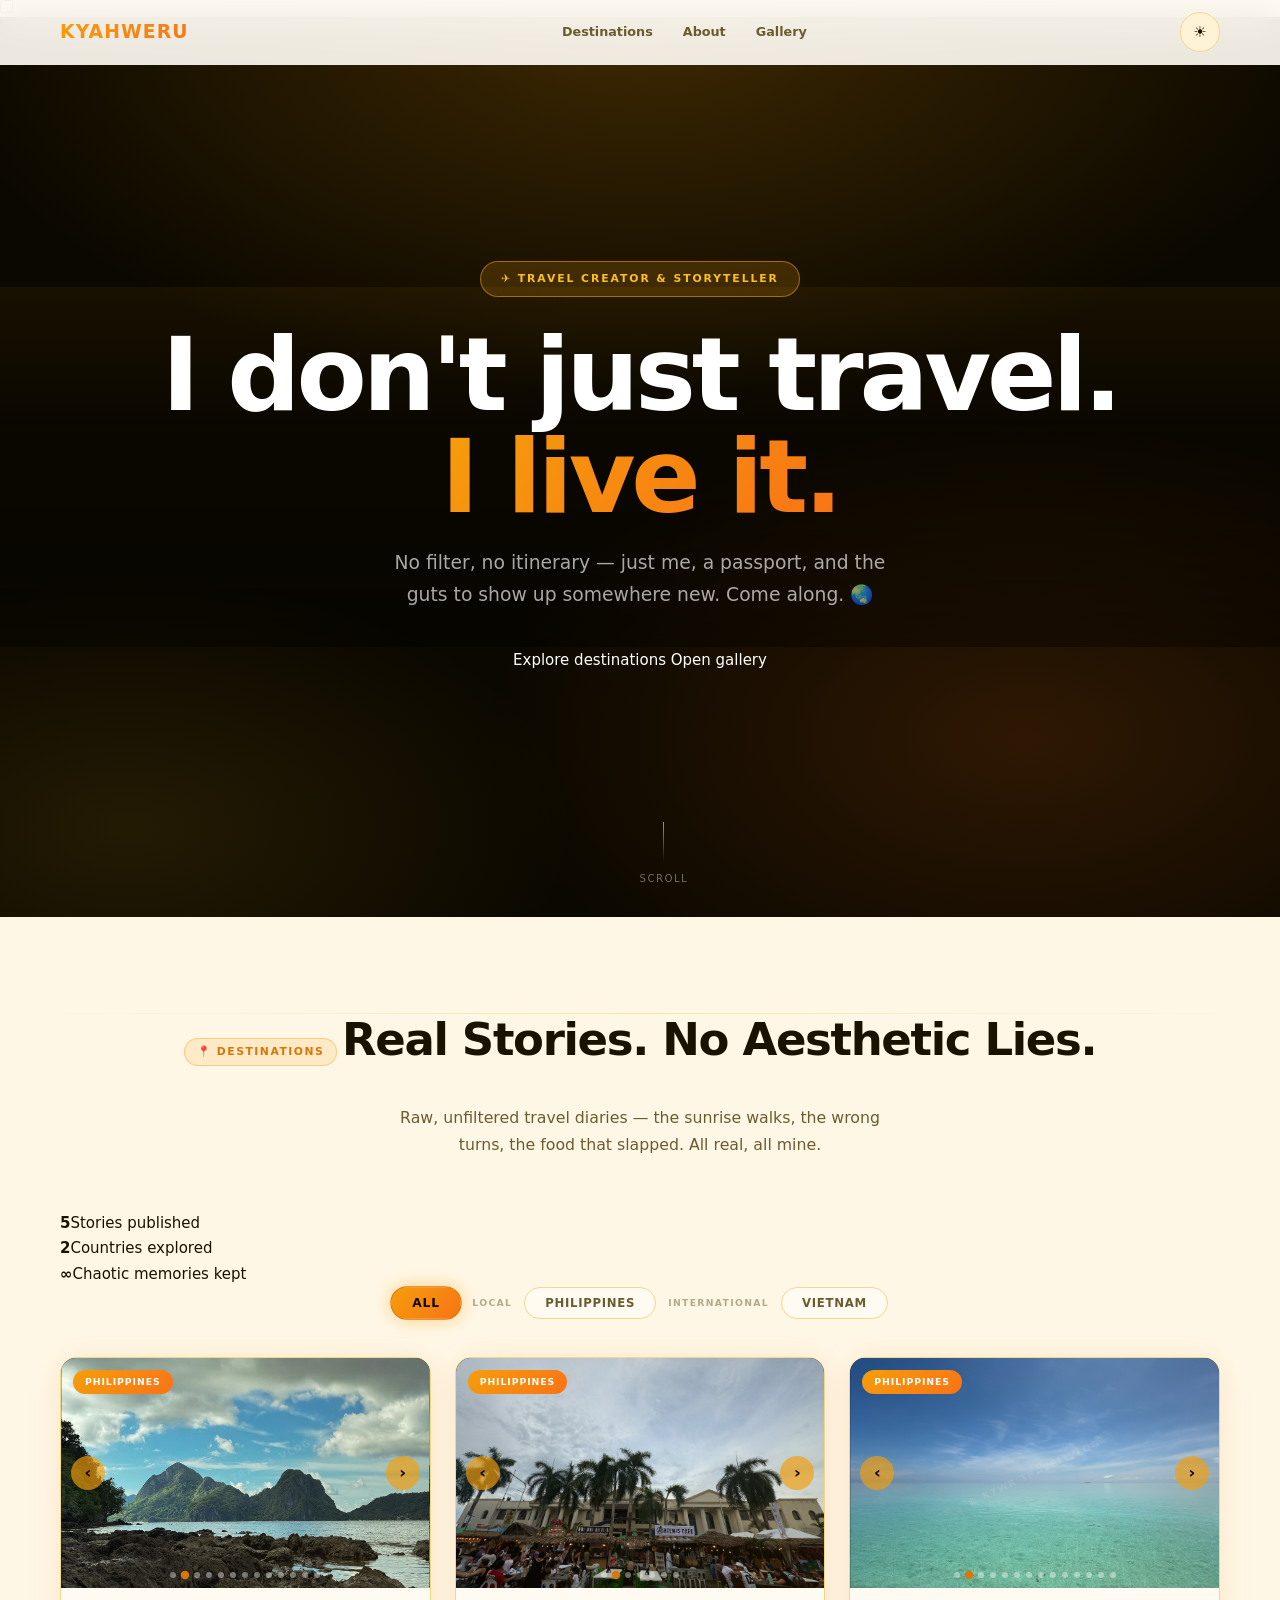
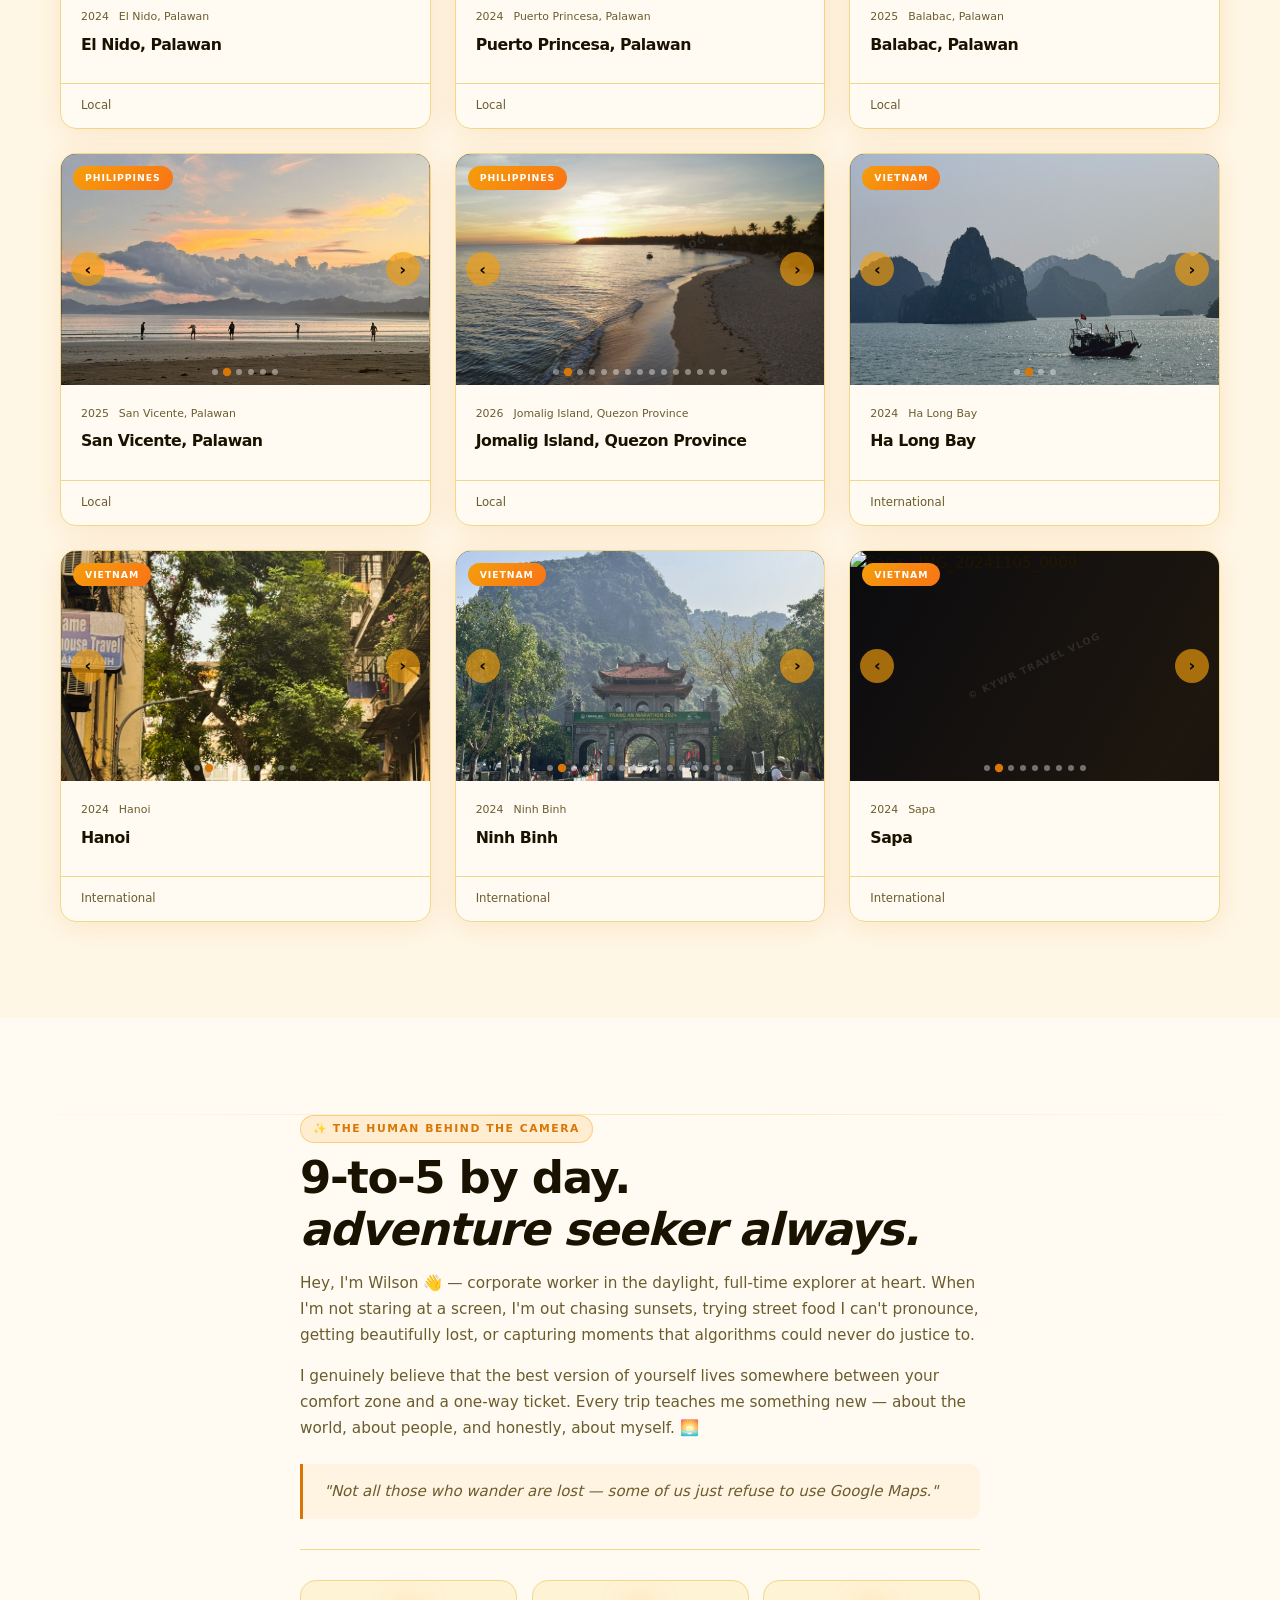
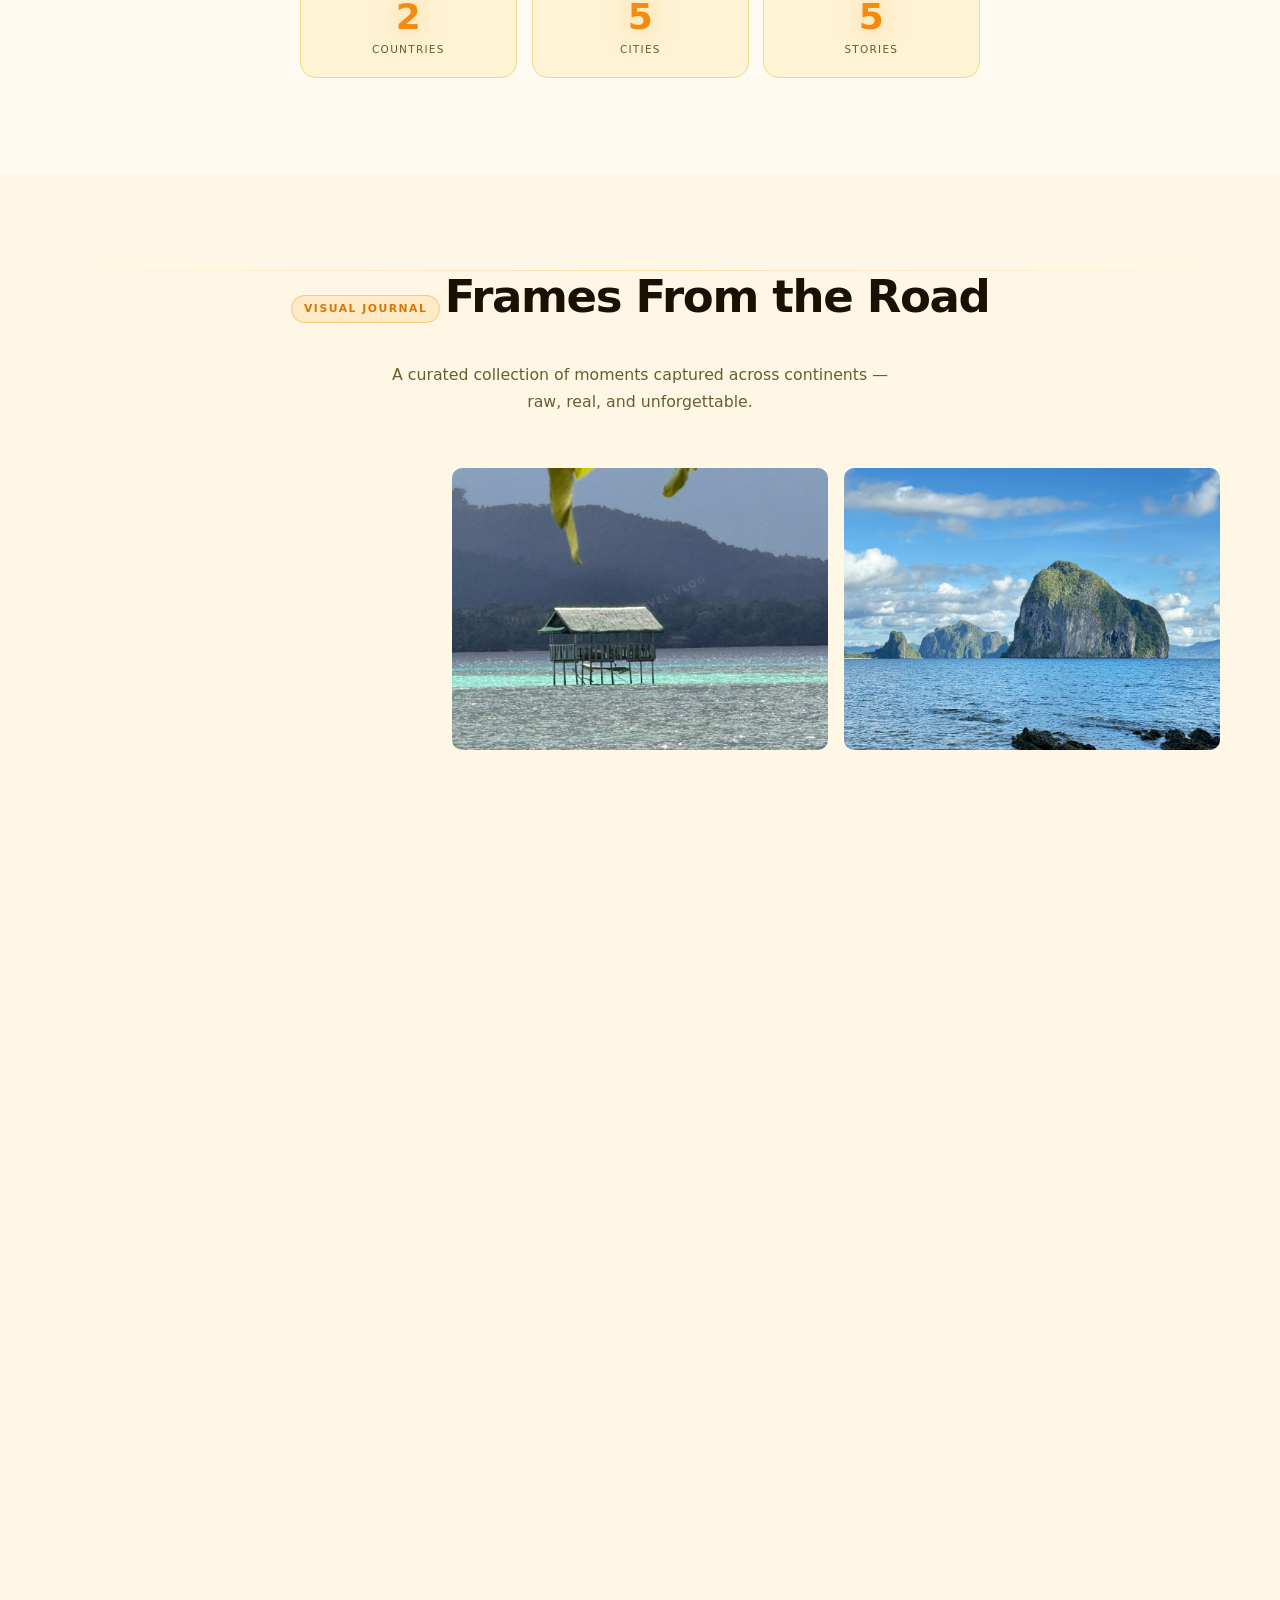
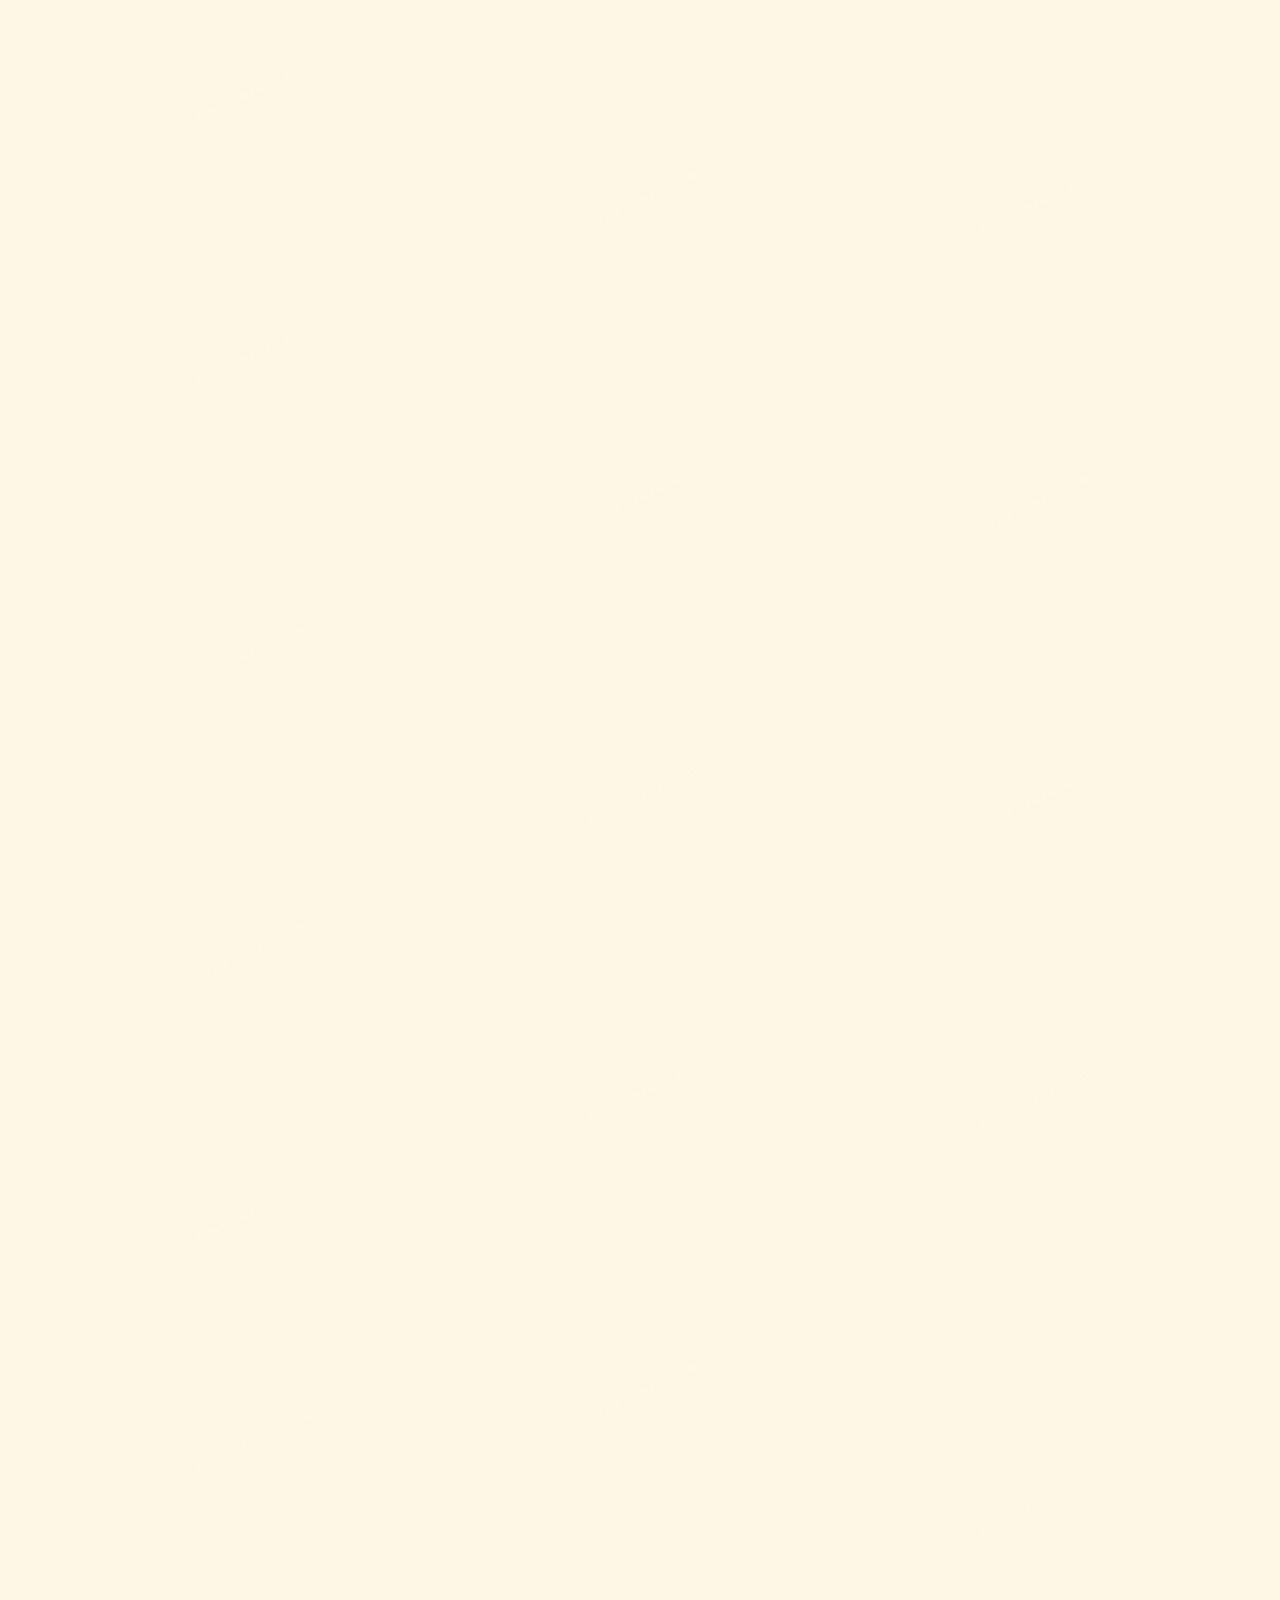
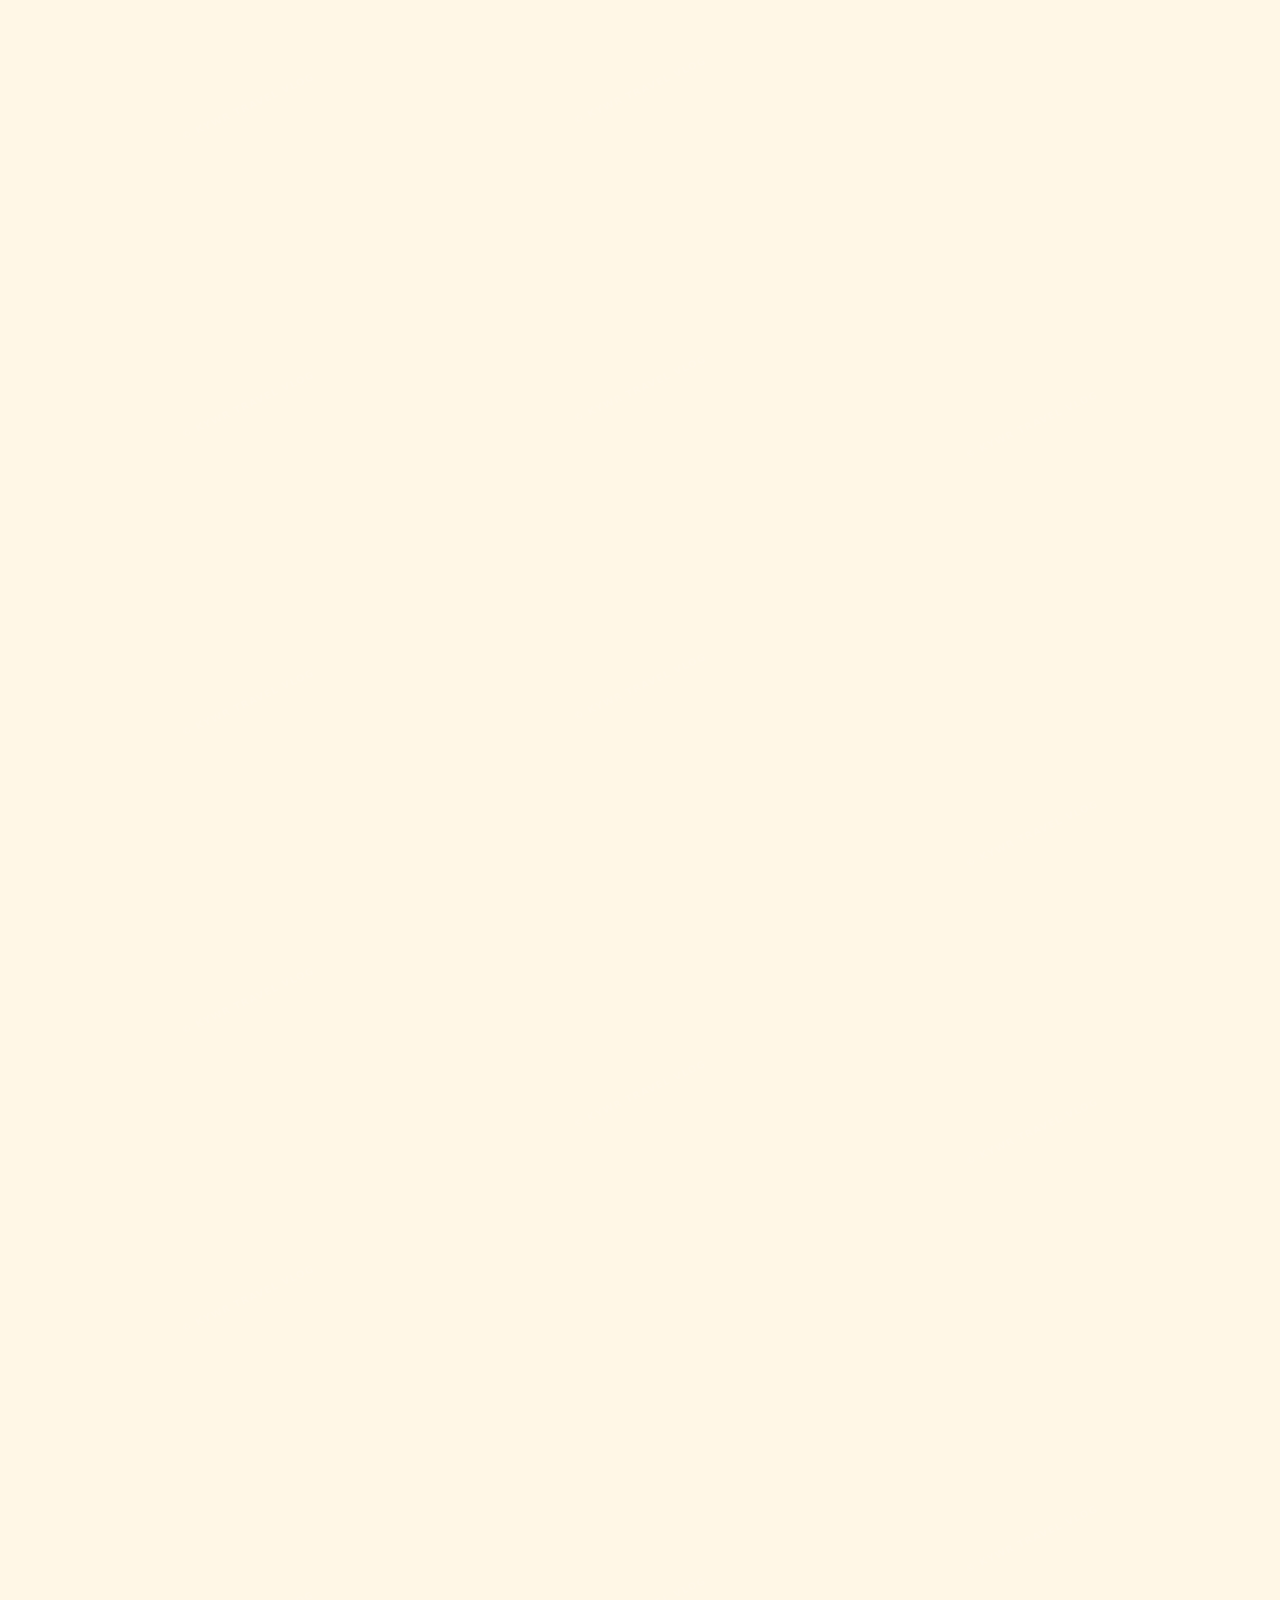
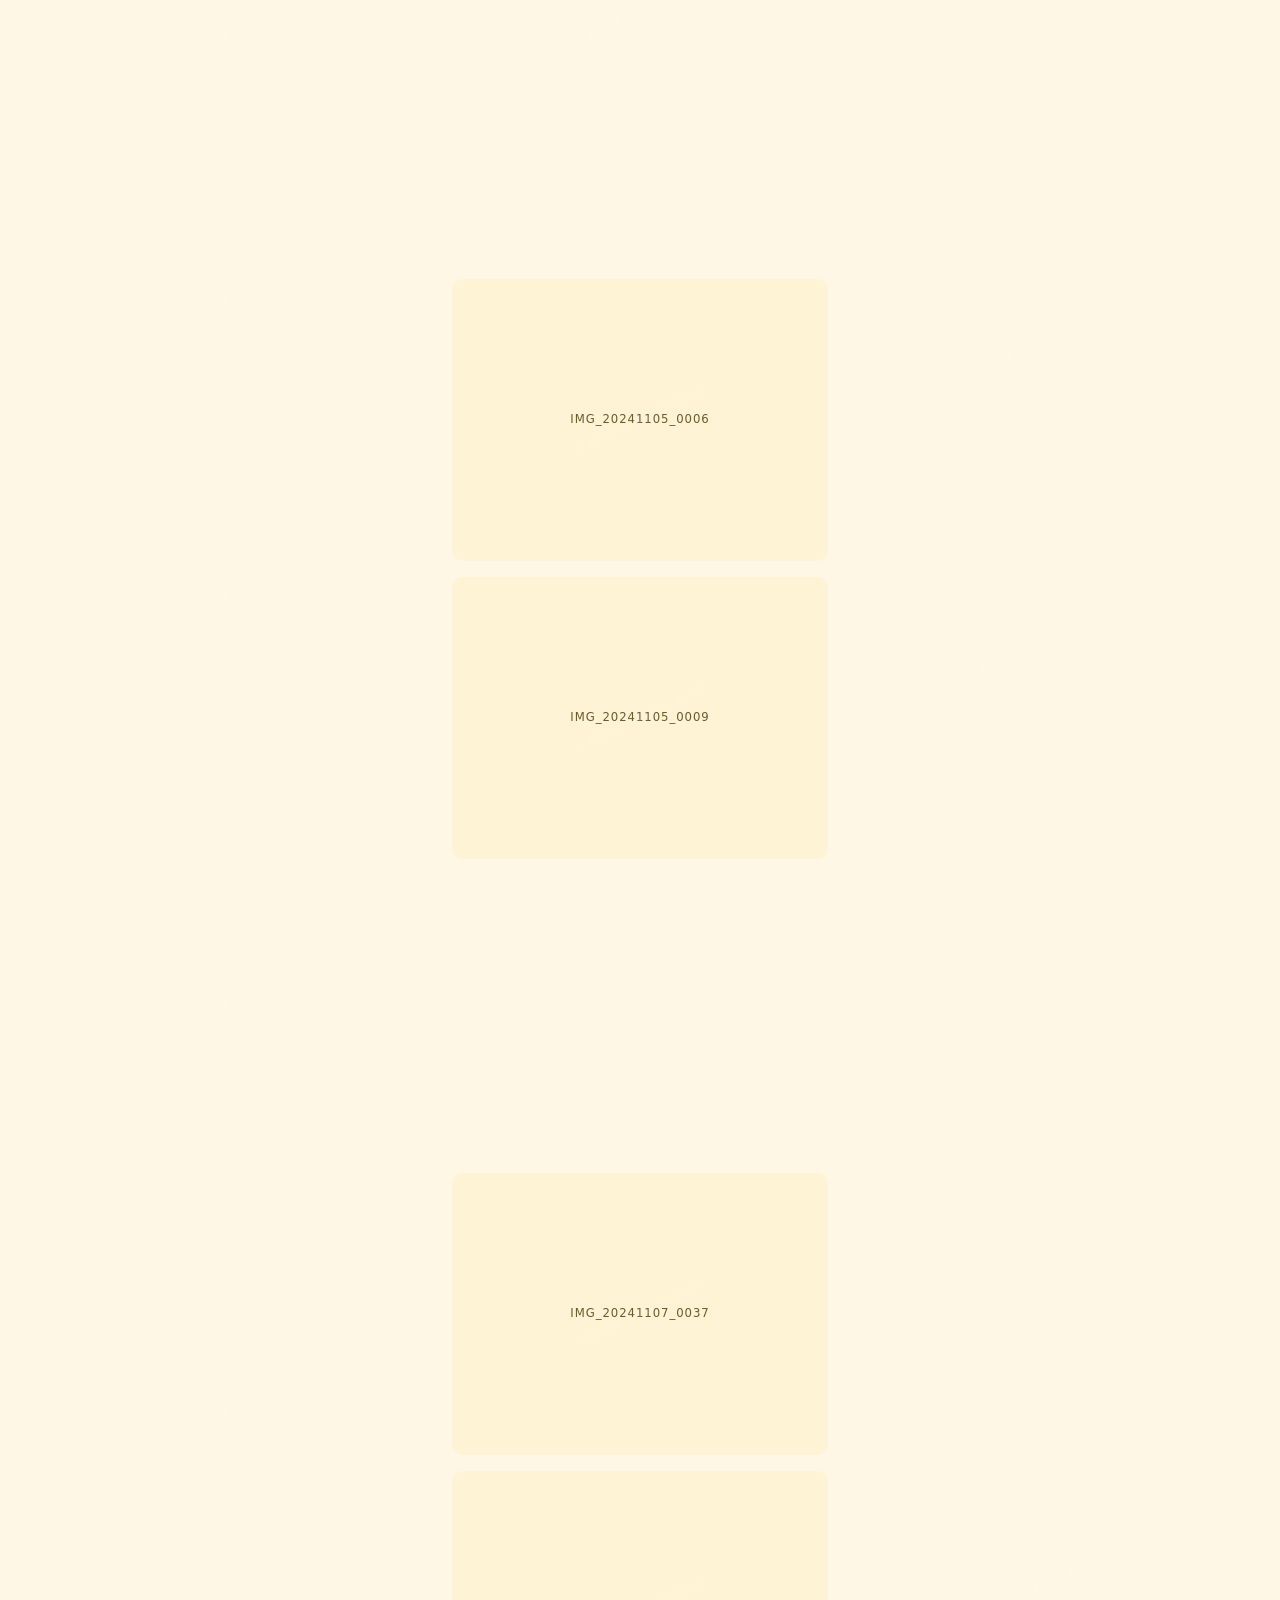
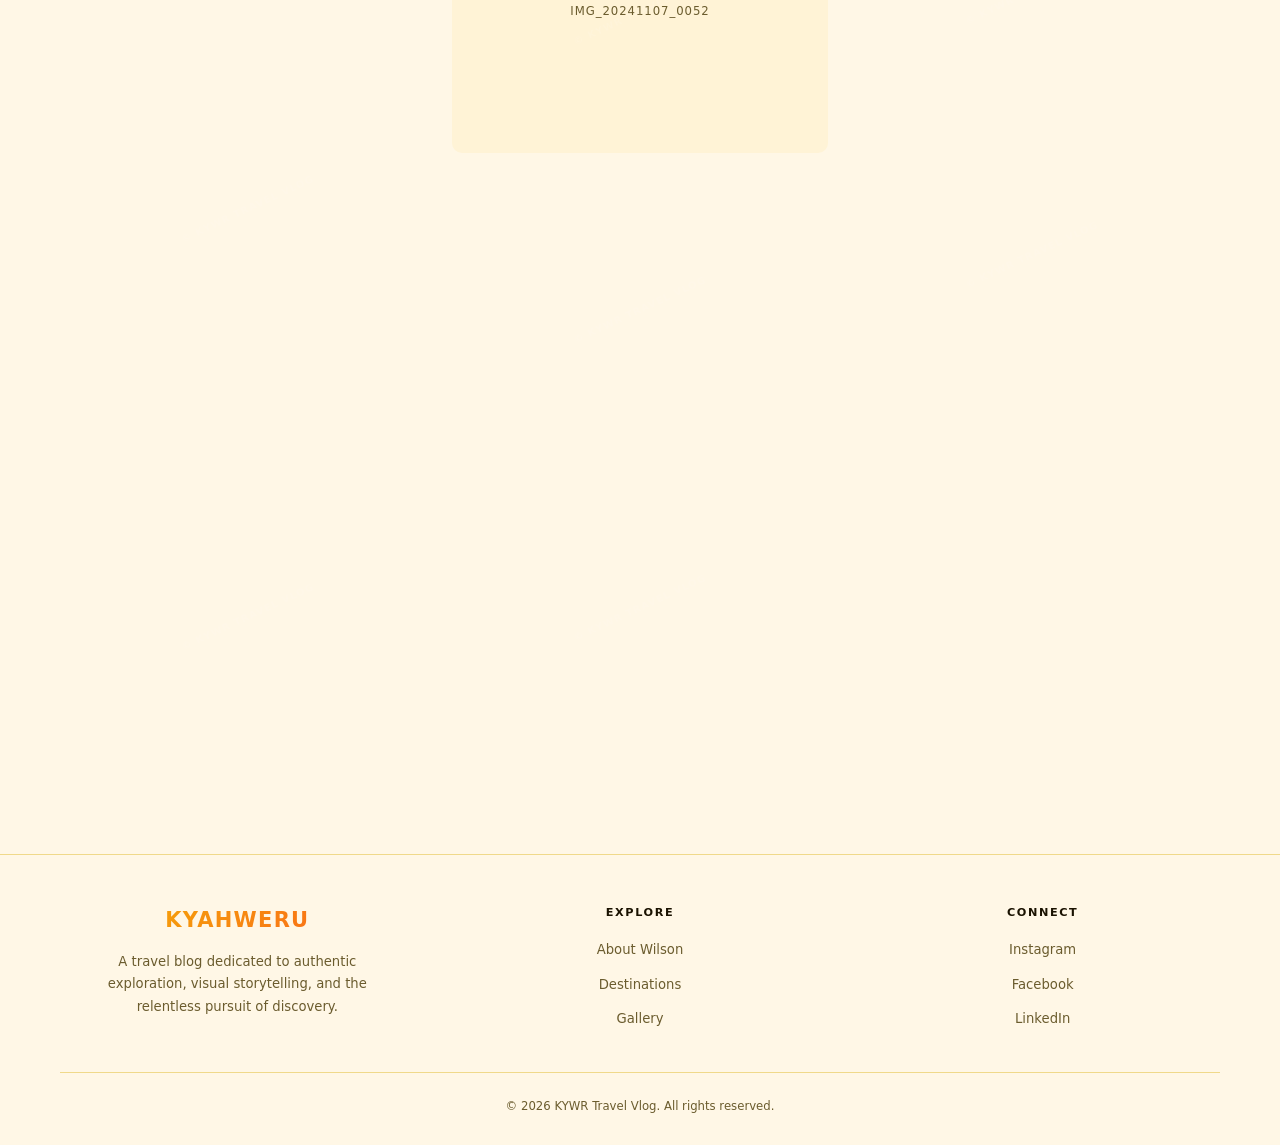
==== commit 6de9a81b: "Add cinematic travel vlog interactions" ====
--- a/bob-artifacts/travel-vlog.html
+++ b/bob-artifacts/travel-vlog.html
@@ -24,6 +24,7 @@
     --ux-shadow: 0 24px 60px rgba(2, 6, 23, 0.34);
     --ux-radius: 28px;
     --ux-max: 1180px;
+    --ux-ease: cubic-bezier(.22, 1, .36, 1);
   }
 
   html { scroll-behavior: smooth; }
@@ -32,6 +33,7 @@
       radial-gradient(circle at top, rgba(56, 189, 248, 0.14), transparent 28%),
       linear-gradient(180deg, #040814 0%, #07111f 34%, #08101a 100%);
     color: var(--ux-text);
+    overflow-x: hidden;
   }
 
   .container,
@@ -52,6 +54,40 @@
     border-bottom: 1px solid rgba(255, 255, 255, 0.06);
   }
 
+  .nav-actions {
+    display: flex;
+    align-items: center;
+    gap: 0.75rem;
+  }
+
+  .hamburger {
+    display: none;
+    width: 48px;
+    height: 48px;
+    padding: 0;
+    border: 1px solid rgba(255, 255, 255, 0.12);
+    border-radius: 16px;
+    background: rgba(255, 255, 255, 0.05);
+    color: var(--ux-text);
+    align-items: center;
+    justify-content: center;
+    flex-direction: column;
+    gap: 5px;
+    transition: transform 0.25s var(--ux-ease), background-color 0.25s var(--ux-ease), border-color 0.25s var(--ux-ease);
+  }
+
+  .hamburger span {
+    width: 18px;
+    height: 2px;
+    border-radius: 999px;
+    background: currentColor;
+    transition: transform 0.25s var(--ux-ease), opacity 0.25s var(--ux-ease);
+  }
+
+  .hamburger.is-open span:nth-child(1) { transform: translateY(7px) rotate(45deg); }
+  .hamburger.is-open span:nth-child(2) { opacity: 0; }
+  .hamburger.is-open span:nth-child(3) { transform: translateY(-7px) rotate(-45deg); }
+
   .nav-inner {
     min-height: 78px;
     display: flex;
@@ -102,6 +138,41 @@
     background: rgba(255, 255, 255, 0.08);
   }
 
+  .mobile-menu {
+    position: fixed;
+    top: 5.5rem;
+    right: 1rem;
+    left: 1rem;
+    z-index: 39;
+    padding: 0.8rem;
+    border-radius: 24px;
+    opacity: 0;
+    visibility: hidden;
+    transform: translateY(-12px) scale(0.98);
+    transition: opacity 0.28s var(--ux-ease), transform 0.28s var(--ux-ease), visibility 0.28s;
+  }
+
+  .mobile-menu.open {
+    opacity: 1;
+    visibility: visible;
+    transform: translateY(0) scale(1);
+  }
+
+  .mobile-menu ul {
+    list-style: none;
+    margin: 0;
+    padding: 0;
+    display: grid;
+    gap: 0.45rem;
+  }
+
+  .mobile-menu a {
+    display: block;
+    padding: 0.95rem 1rem;
+    border-radius: 18px;
+    background: rgba(255, 255, 255, 0.04);
+  }
+
   #hero {
     position: relative;
     min-height: 100svh;
@@ -109,6 +180,7 @@
     align-items: end;
     padding: 8rem 0 4rem;
     overflow: clip;
+    perspective: 1200px;
   }
 
   .hero-content {
@@ -152,6 +224,12 @@
     color: var(--ux-muted);
   }
 
+  .hero-scene {
+    transform-style: preserve-3d;
+    will-change: transform;
+    transition: transform 0.35s var(--ux-ease);
+  }
+
   .hero-content::after {
     content: '';
     position: absolute;
@@ -164,6 +242,17 @@
     z-index: -1;
   }
 
+  .hero-content > * {
+    opacity: 0;
+    transform: translateY(26px);
+    animation: riseIn 0.8s var(--ux-ease) forwards;
+  }
+
+  .hero-tag { animation-delay: 0.05s; }
+  .hero-title { animation-delay: 0.14s; }
+  .hero-sub { animation-delay: 0.24s; }
+  .hero-actions { animation-delay: 0.34s; }
+
   .hero-actions {
     display: flex;
     flex-wrap: wrap;
@@ -303,6 +392,14 @@
     display: grid;
     grid-template-columns: repeat(auto-fit, minmax(280px, 1fr));
     gap: 1.5rem;
+  }
+
+  .blog-card,
+  .masonry-item,
+  .about-content,
+  .stat,
+  .featured-chip {
+    transition: transform 0.35s var(--ux-ease), border-color 0.35s var(--ux-ease), box-shadow 0.35s var(--ux-ease), background-color 0.35s var(--ux-ease);
   }
 
   .blog-card,
@@ -329,14 +426,36 @@
 
   .blog-card {
     overflow: hidden;
+    transform-origin: center bottom;
     transition: transform 0.28s ease, border-color 0.28s ease, box-shadow 0.28s ease;
+  }
+
+  .blog-card::after,
+  .masonry-item::after,
+  .featured-chip::after {
+    content: '';
+    position: absolute;
+    inset: 0;
+    background: linear-gradient(120deg, transparent 20%, rgba(255, 255, 255, 0.12) 50%, transparent 80%);
+    opacity: 0;
+    transform: translateX(-120%);
+    transition: transform 0.7s var(--ux-ease), opacity 0.4s ease;
+    pointer-events: none;
   }
 
   .blog-card:hover,
   .blog-card:focus-within {
-    transform: translateY(-8px);
+    transform: translateY(-10px) scale(1.01);
     border-color: rgba(125, 211, 252, 0.3);
     box-shadow: 0 28px 70px rgba(2, 6, 23, 0.42);
+  }
+
+  .blog-card:hover::after,
+  .blog-card:focus-within::after,
+  .masonry-item:hover::after,
+  .featured-chip:hover::after {
+    opacity: 1;
+    transform: translateX(120%);
   }
 
   .blog-card-img,
@@ -376,6 +495,7 @@
     margin: 0;
     display: -webkit-box;
     -webkit-line-clamp: 3;
+    line-clamp: 3;
     -webkit-box-orient: vertical;
     overflow: hidden;
   }
@@ -432,6 +552,11 @@
 
   .masonry-overlay {
     background: linear-gradient(180deg, transparent, rgba(2, 6, 23, 0.82));
+    transition: opacity 0.3s var(--ux-ease);
+  }
+
+  .masonry-item:hover {
+    transform: translateY(-6px) scale(1.01);
   }
 
   .modal-backdrop.open {
@@ -469,14 +594,61 @@
     color: rgba(255, 255, 255, 0.5);
   }
 
+  .reveal-up {
+    opacity: 0;
+    transform: translateY(34px);
+    transition: opacity 0.75s var(--ux-ease), transform 0.75s var(--ux-ease);
+  }
+
+  .reveal-up.is-visible {
+    opacity: 1;
+    transform: translateY(0);
+  }
+
+  @keyframes riseIn {
+    from {
+      opacity: 0;
+      transform: translateY(26px);
+    }
+    to {
+      opacity: 1;
+      transform: translateY(0);
+    }
+  }
+
+  @keyframes driftGlow {
+    0%, 100% { transform: translate3d(0, 0, 0) scale(1); }
+    50% { transform: translate3d(0, -10px, 0) scale(1.03); }
+  }
+
   @media (max-width: 900px) {
     .footer-inner { grid-template-columns: 1fr; }
     .stats-row { grid-template-columns: 1fr; }
+    .featured-strip { overflow-x: auto; padding-bottom: 0.4rem; flex-wrap: nowrap; scroll-snap-type: x proximity; }
+    .featured-chip { scroll-snap-align: start; white-space: nowrap; }
   }
 
   @media (max-width: 720px) {
     .nav-links { display: none; }
+    .hamburger { display: inline-flex; }
+    .hero-scene { animation: driftGlow 8s ease-in-out infinite; }
     .hero-content { padding-bottom: 3.25rem; }
+    .hero-title { max-width: 8ch; }
+    .hero-actions { flex-direction: column; }
+    .hero-cta { width: 100%; min-width: 0; }
+    .filter-bar,
+    .gallery-filter-bar {
+      flex-wrap: nowrap;
+      overflow-x: auto;
+      padding-bottom: 0.4rem;
+      -webkit-overflow-scrolling: touch;
+    }
+    .filter-section-label { display: none; }
+    .blog-grid { grid-template-columns: 1fr; gap: 1rem; }
+    .blog-card-body,
+    .blog-card-footer,
+    .about-content,
+    footer .container { padding-left: 1rem; padding-right: 1rem; }
     #blog,
     #about,
     #gallery,
@@ -553,7 +725,7 @@
 </section>
 
 
-<section id="blog" aria-labelledby="blog-heading">
+<section id="blog" class="reveal-up" aria-labelledby="blog-heading">
   <div class="container">
     <div class="section-header">
       <span class="label">📍 Destinations</span>
@@ -573,7 +745,7 @@
 </section>
 
 
-<section id="about" aria-labelledby="about-heading">
+<section id="about" class="reveal-up" aria-labelledby="about-heading">
   <div class="container">
     <div class="about-content">
       <span class="label">✨ The Human Behind the Camera</span>
@@ -591,7 +763,7 @@
 </section>
 
 
-<section id="gallery" aria-labelledby="gallery-heading">
+<section id="gallery" class="reveal-up" aria-labelledby="gallery-heading">
   <div class="container">
     <div class="section-header reveal">
       <span class="label">Visual Journal</span>
@@ -823,6 +995,37 @@
     }
   })();
 
+  /* ── 12ab. MOBILE MENU ───────────────────────────────────────────── */
+  (function() {
+    var hamburger = document.getElementById('hamburger');
+    var menu = document.getElementById('mobileMenu');
+    if (!hamburger || !menu) return;
+
+    function setOpen(open) {
+      hamburger.classList.toggle('is-open', open);
+      hamburger.setAttribute('aria-expanded', open ? 'true' : 'false');
+      menu.classList.toggle('open', open);
+    }
+
+    hamburger.addEventListener('click', function() {
+      setOpen(!menu.classList.contains('open'));
+    });
+
+    menu.querySelectorAll('a').forEach(function(link) {
+      link.addEventListener('click', function() { setOpen(false); });
+    });
+
+    document.addEventListener('click', function(e) {
+      if (!menu.classList.contains('open')) return;
+      if (menu.contains(e.target) || hamburger.contains(e.target)) return;
+      setOpen(false);
+    });
+
+    window.addEventListener('resize', function() {
+      if (window.innerWidth > 720) setOpen(false);
+    });
+  })();
+
   /* ── 12b. SECTION HEADING UNDERLINE ─────────────────────────────── */
   (function() {
     if (!window.IntersectionObserver) return;
@@ -830,6 +1033,42 @@
       entries.forEach(function(en) { if (en.isIntersecting) { en.target.querySelector('h2') && en.target.querySelector('h2').classList.add('in-view'); } });
     }, { threshold: 0.3 });
     document.querySelectorAll('.section-header').forEach(function(el) { obs.observe(el); });
+  })();
+
+  /* ── 12c. REVEAL ON SCROLL ───────────────────────────────────────── */
+  (function() {
+    if (!window.IntersectionObserver) return;
+    var targets = document.querySelectorAll('.reveal-up');
+    var observer = new IntersectionObserver(function(entries) {
+      entries.forEach(function(entry) {
+        if (!entry.isIntersecting) return;
+        entry.target.classList.add('is-visible');
+        observer.unobserve(entry.target);
+      });
+    }, { threshold: 0.16, rootMargin: '0px 0px -8% 0px' });
+    targets.forEach(function(target) { observer.observe(target); });
+  })();
+
+  /* ── 12d. CINEMATIC HERO TILT ────────────────────────────────────── */
+  (function() {
+    var hero = document.getElementById('hero');
+    var scene = document.getElementById('heroScene');
+    if (!hero || !scene || window.matchMedia('(prefers-reduced-motion: reduce)').matches) return;
+
+    var frame = null;
+    hero.addEventListener('pointermove', function(e) {
+      var rect = hero.getBoundingClientRect();
+      var px = (e.clientX - rect.left) / rect.width - 0.5;
+      var py = (e.clientY - rect.top) / rect.height - 0.5;
+      if (frame) cancelAnimationFrame(frame);
+      frame = requestAnimationFrame(function() {
+        scene.style.transform = 'rotateX(' + (-py * 5) + 'deg) rotateY(' + (px * 8) + 'deg) scale(1.02)';
+      });
+    });
+
+    hero.addEventListener('pointerleave', function() {
+      scene.style.transform = '';
+    });
   })();
 
   /* ── SHARED: carousel initialiser ───────────────────────────────── */
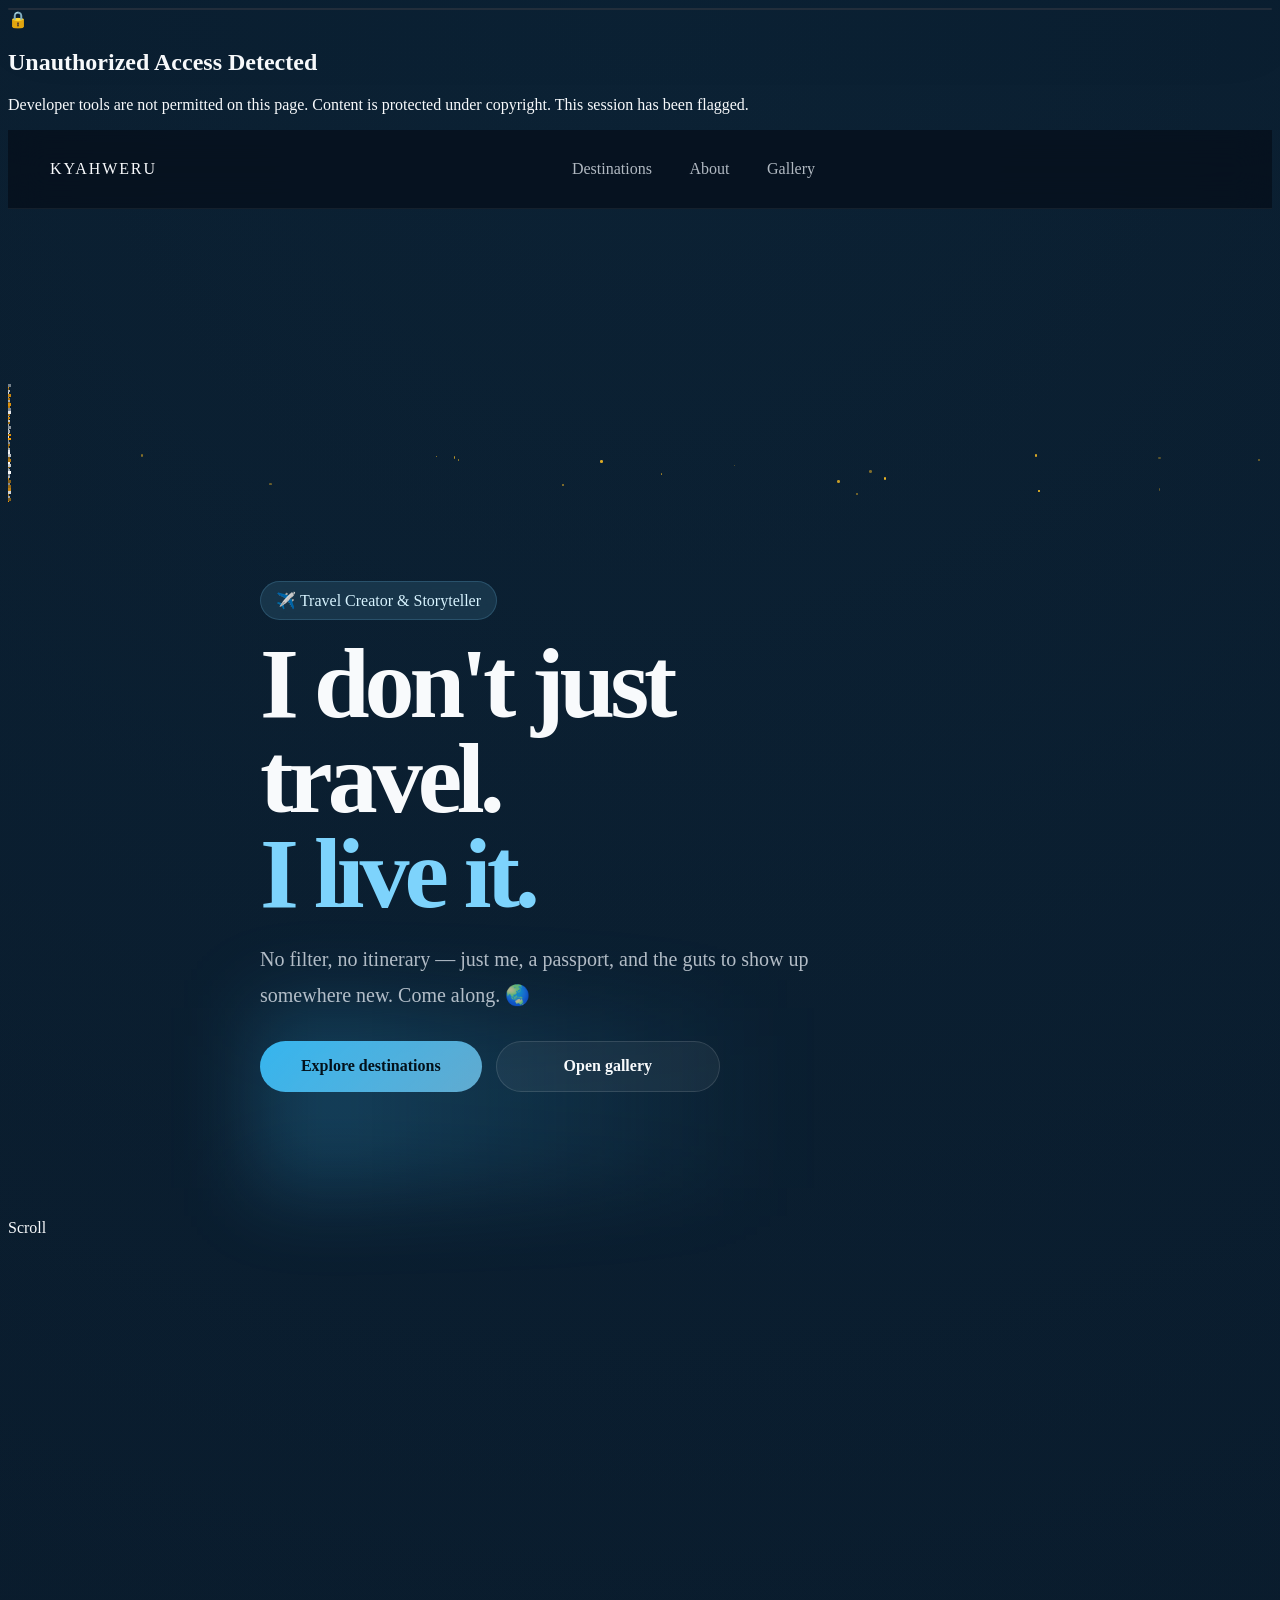
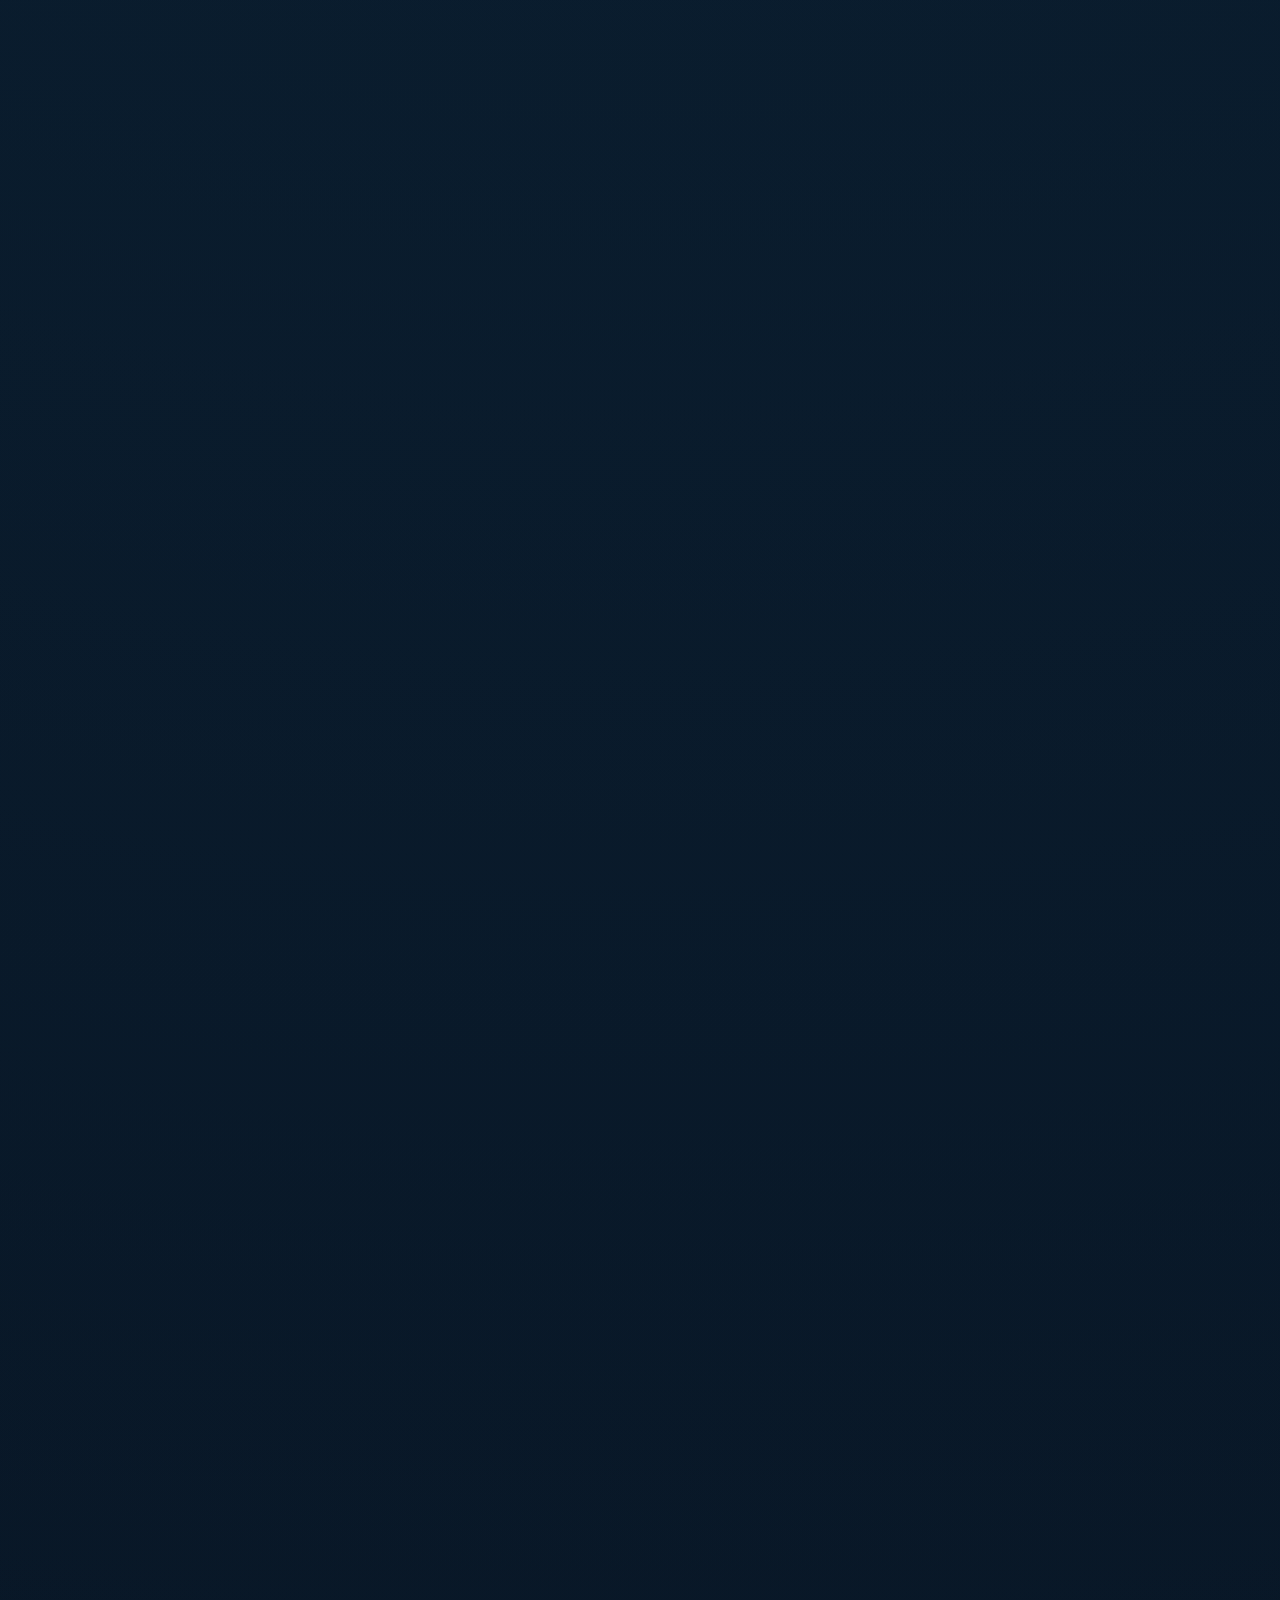
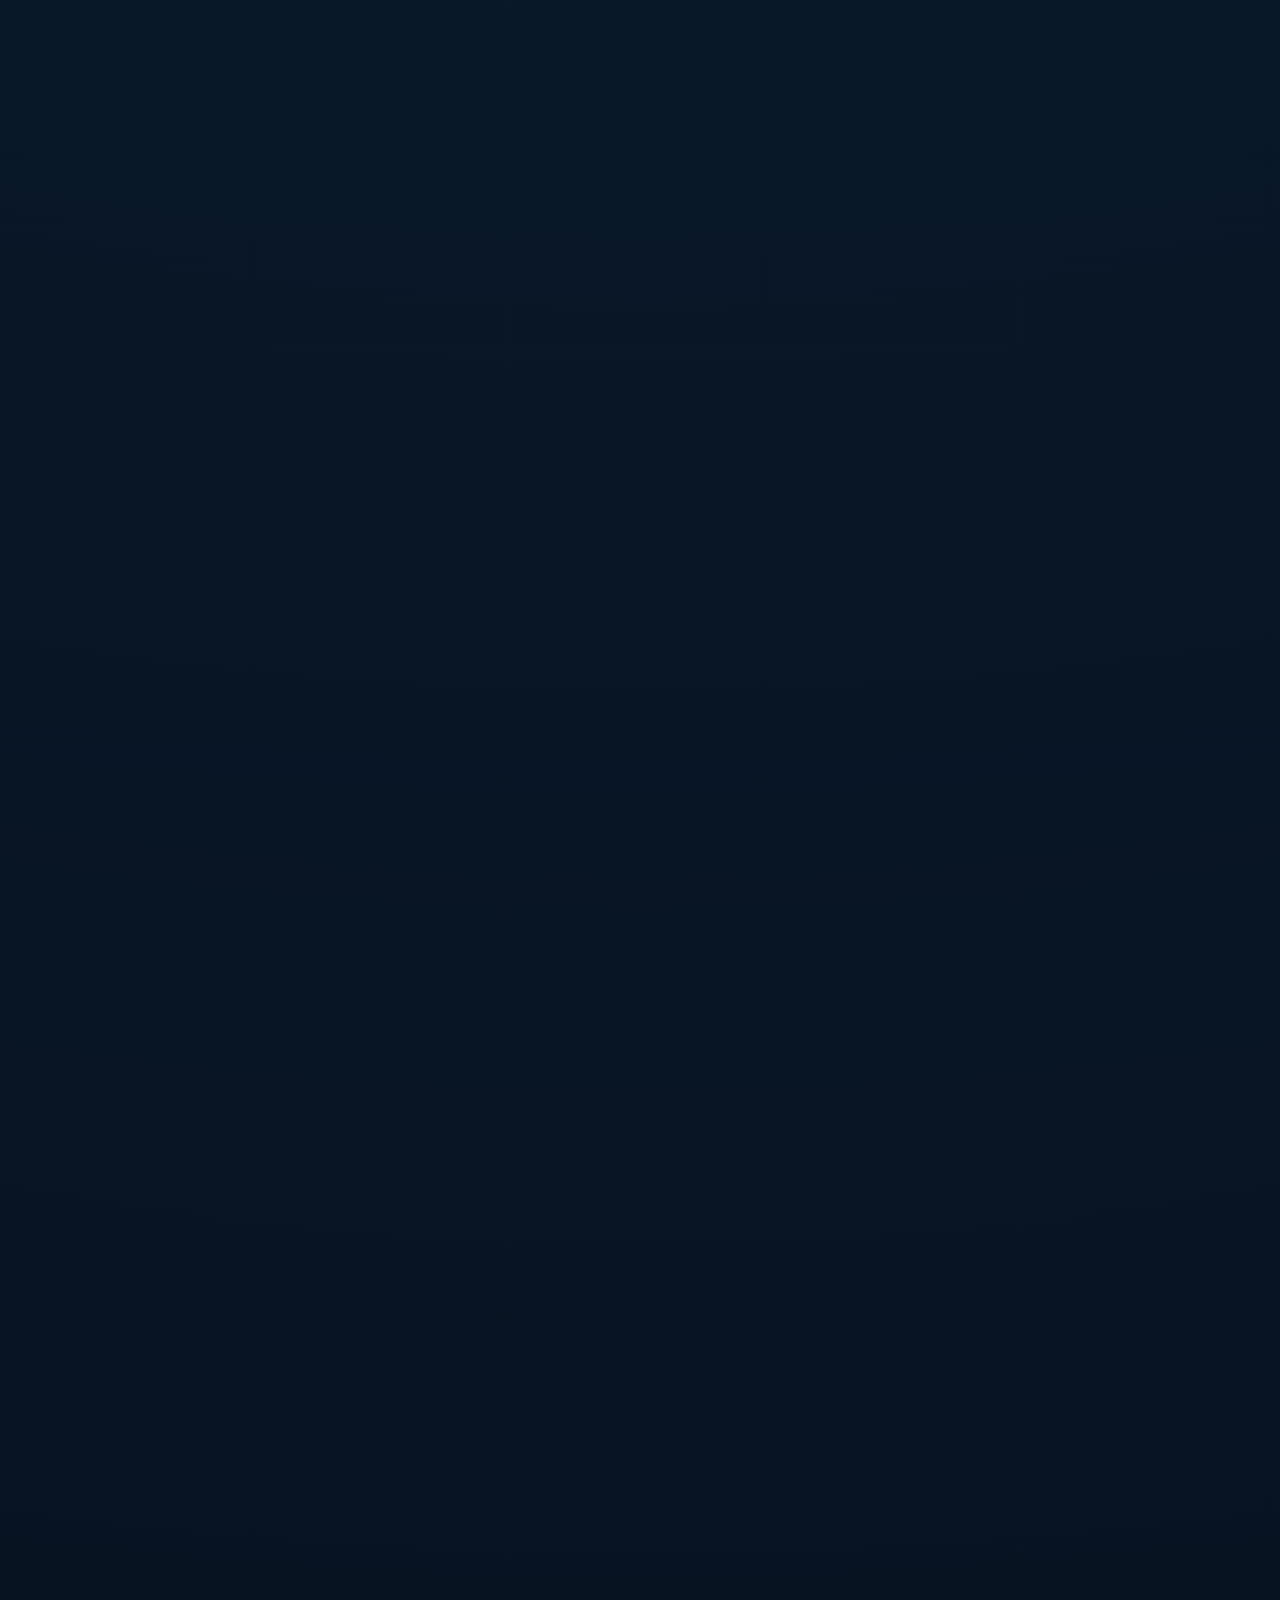
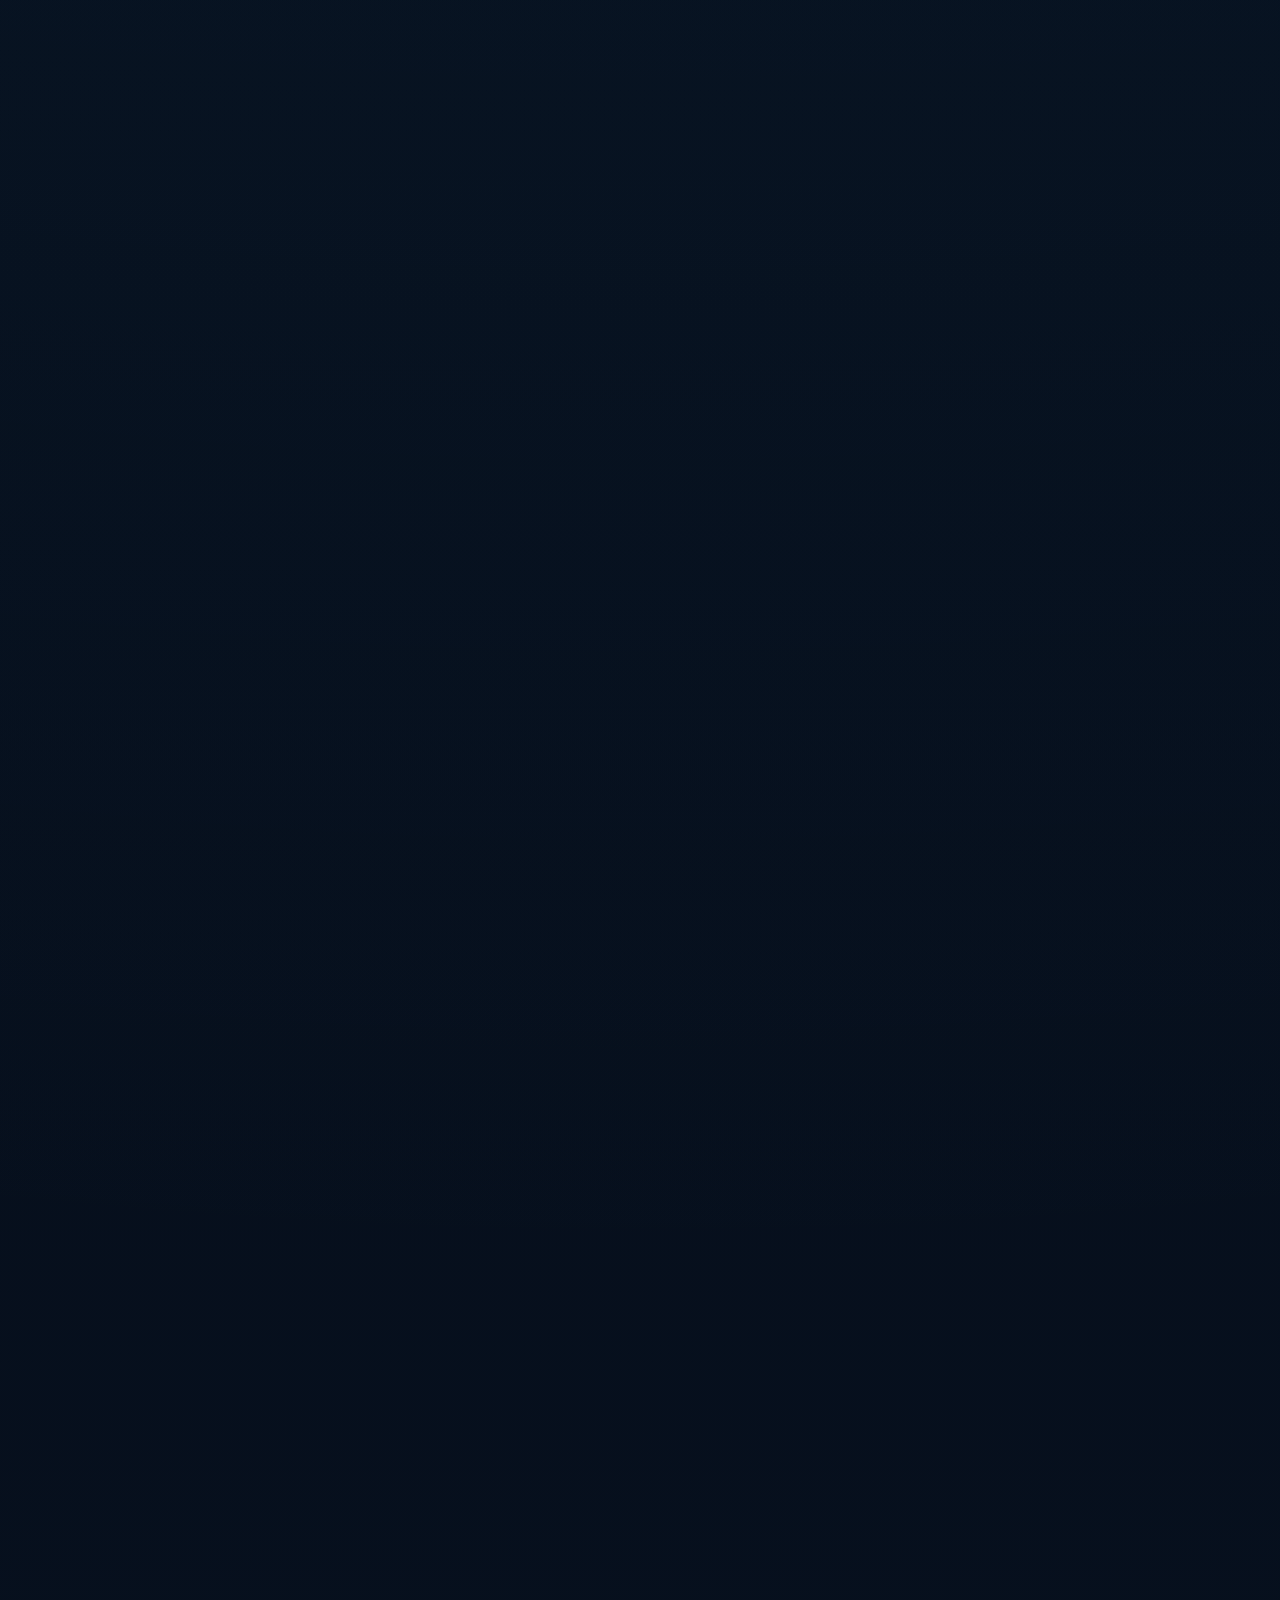
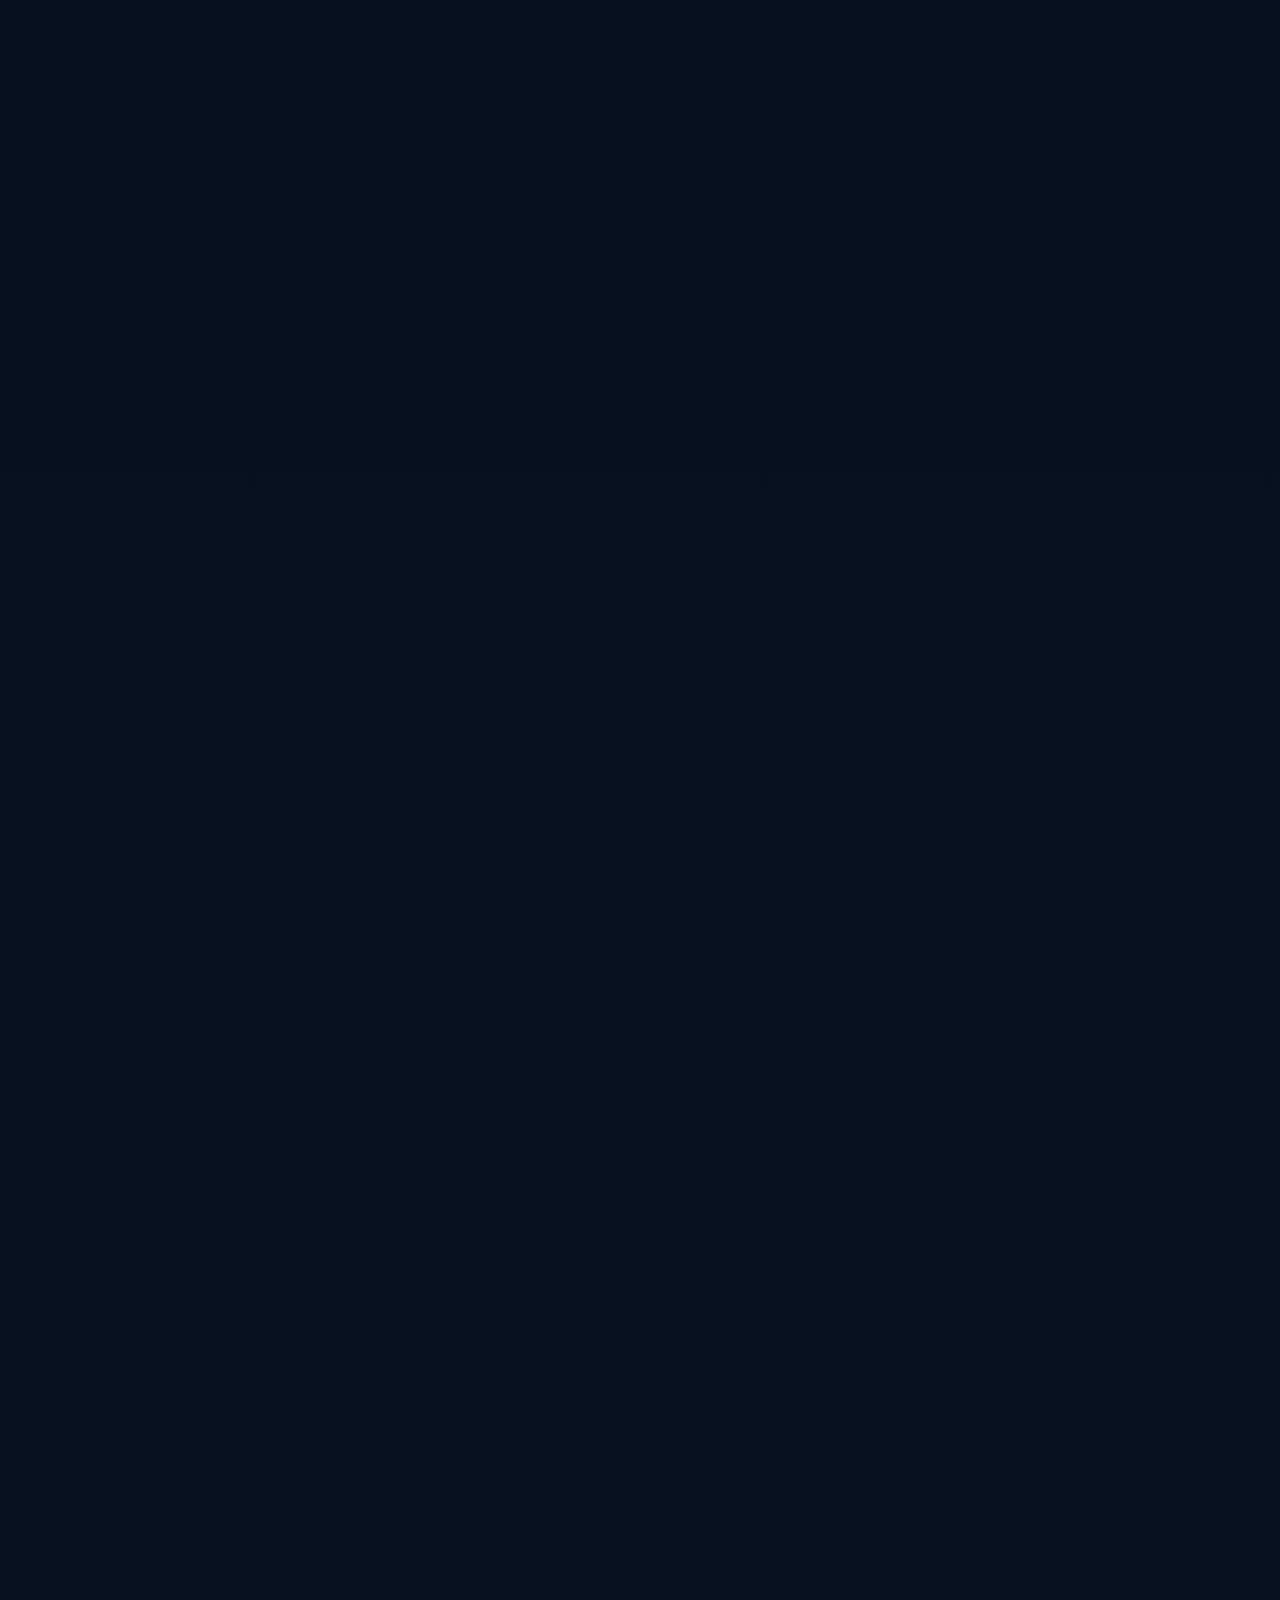
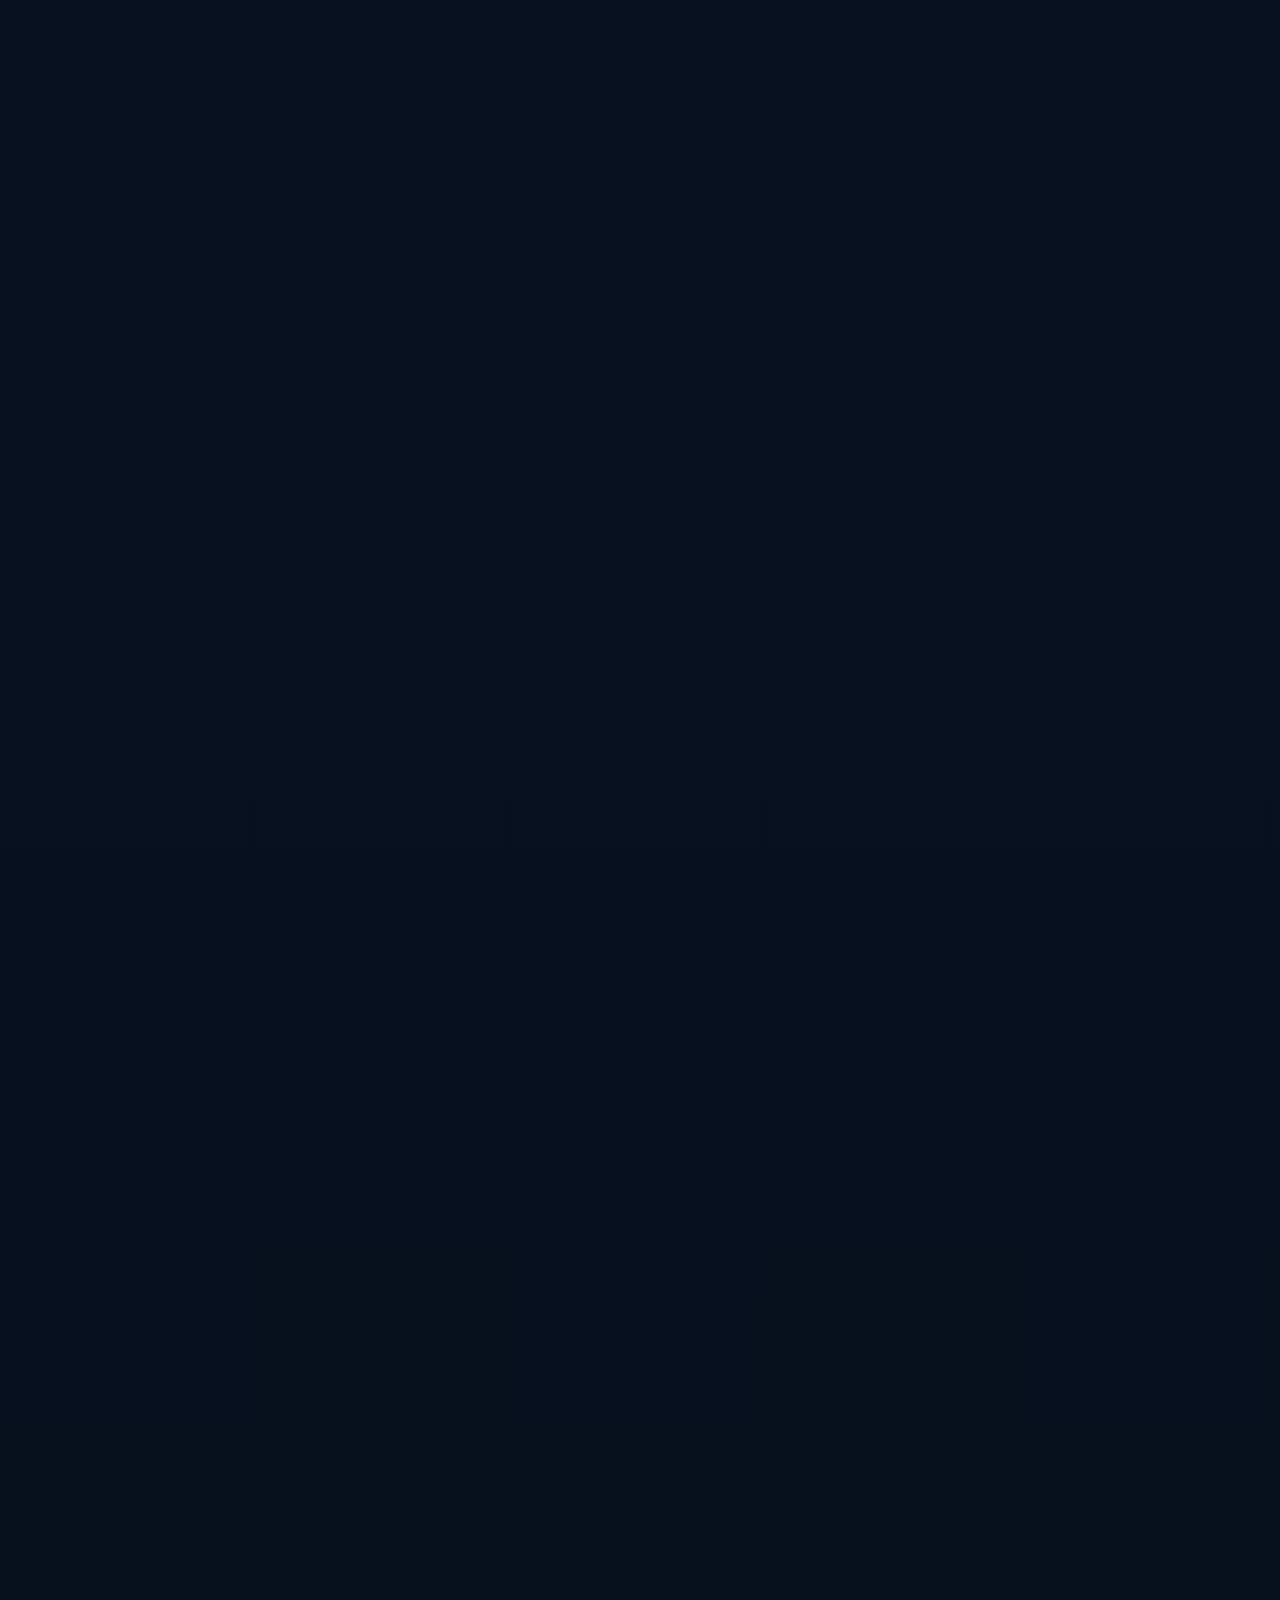
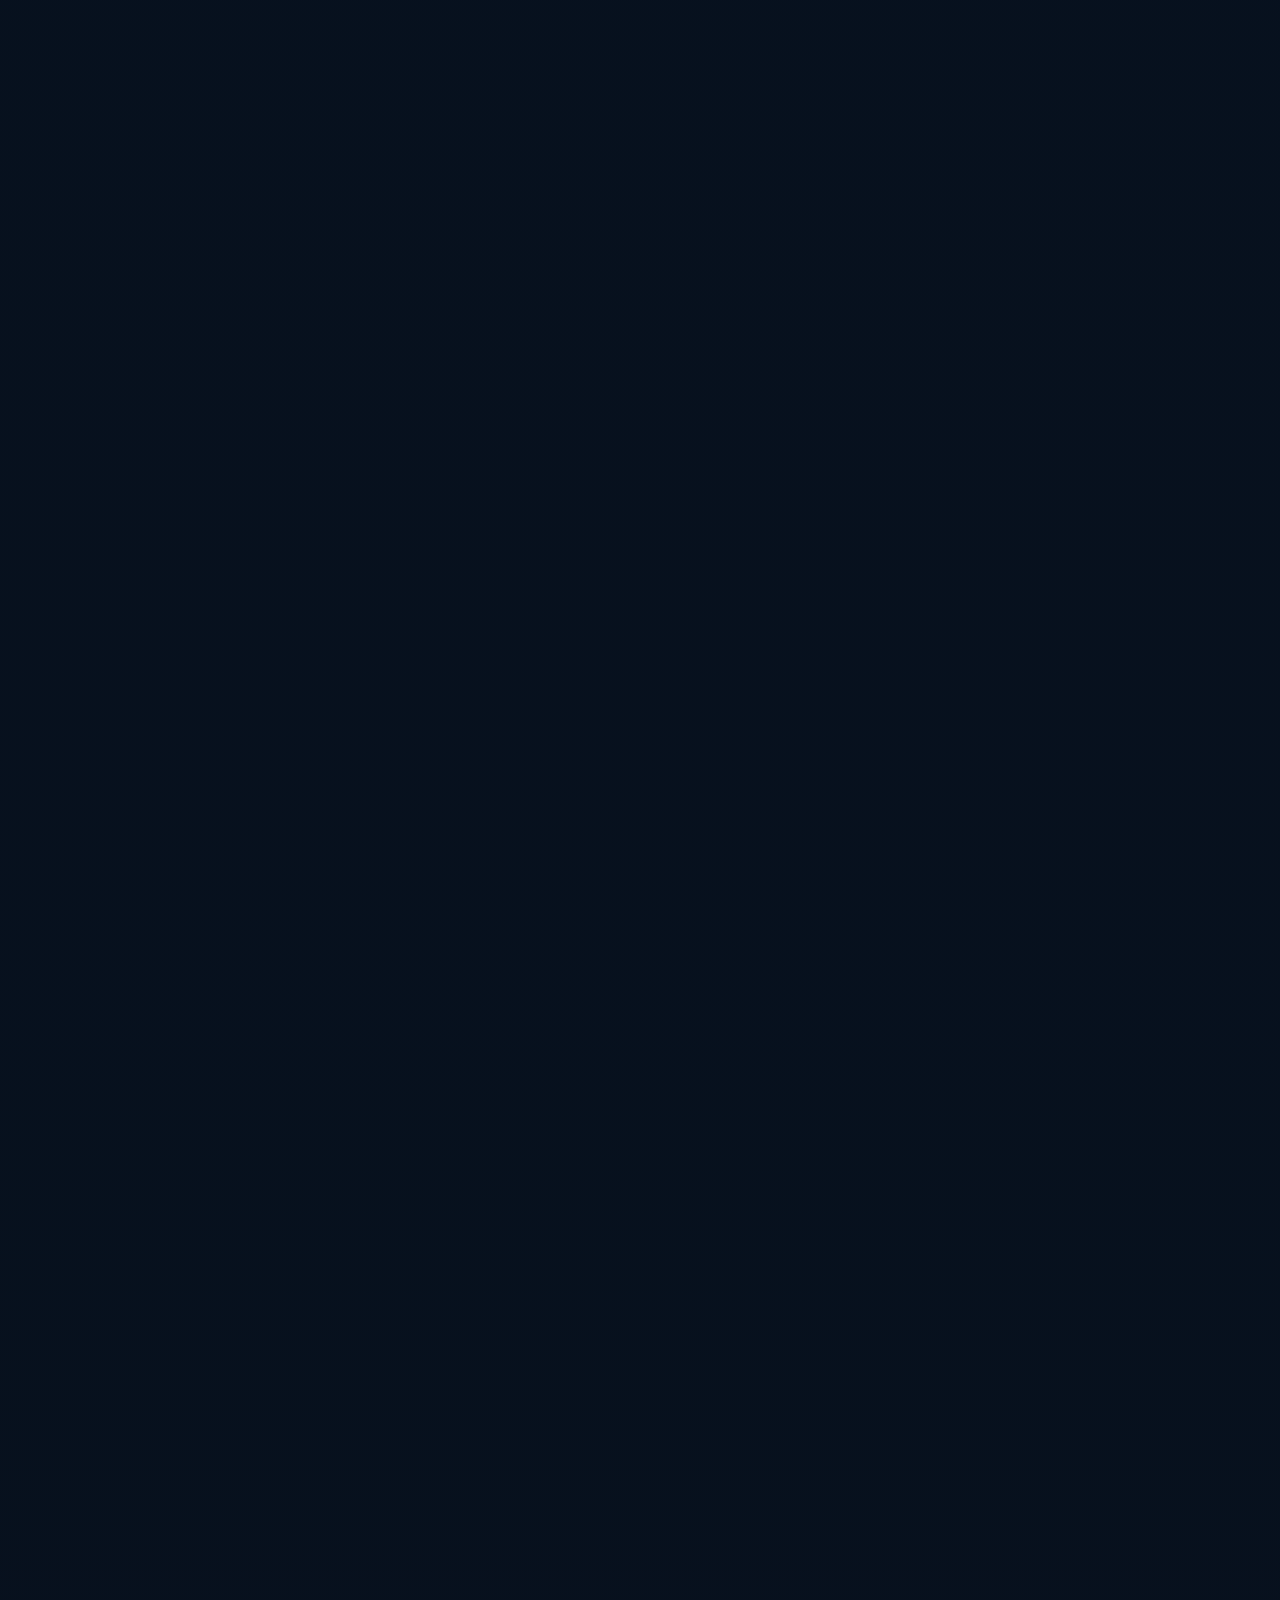
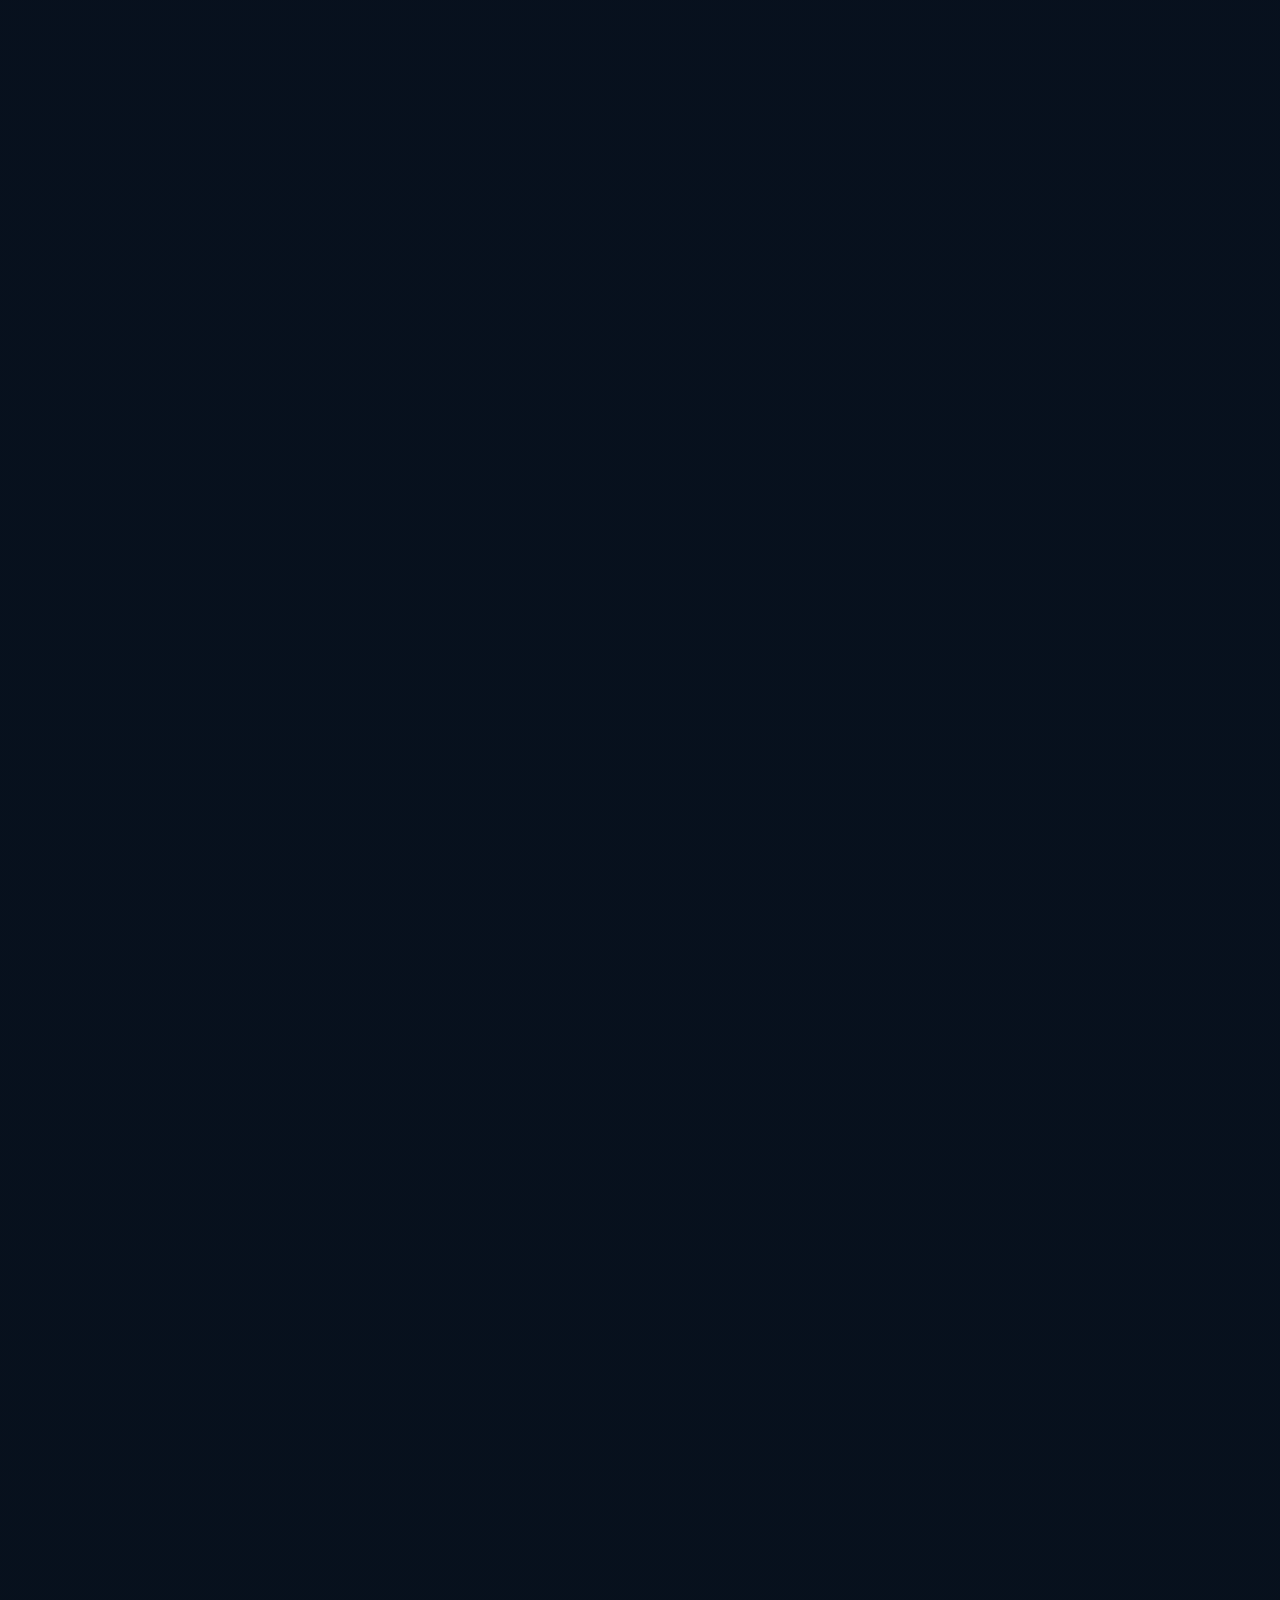
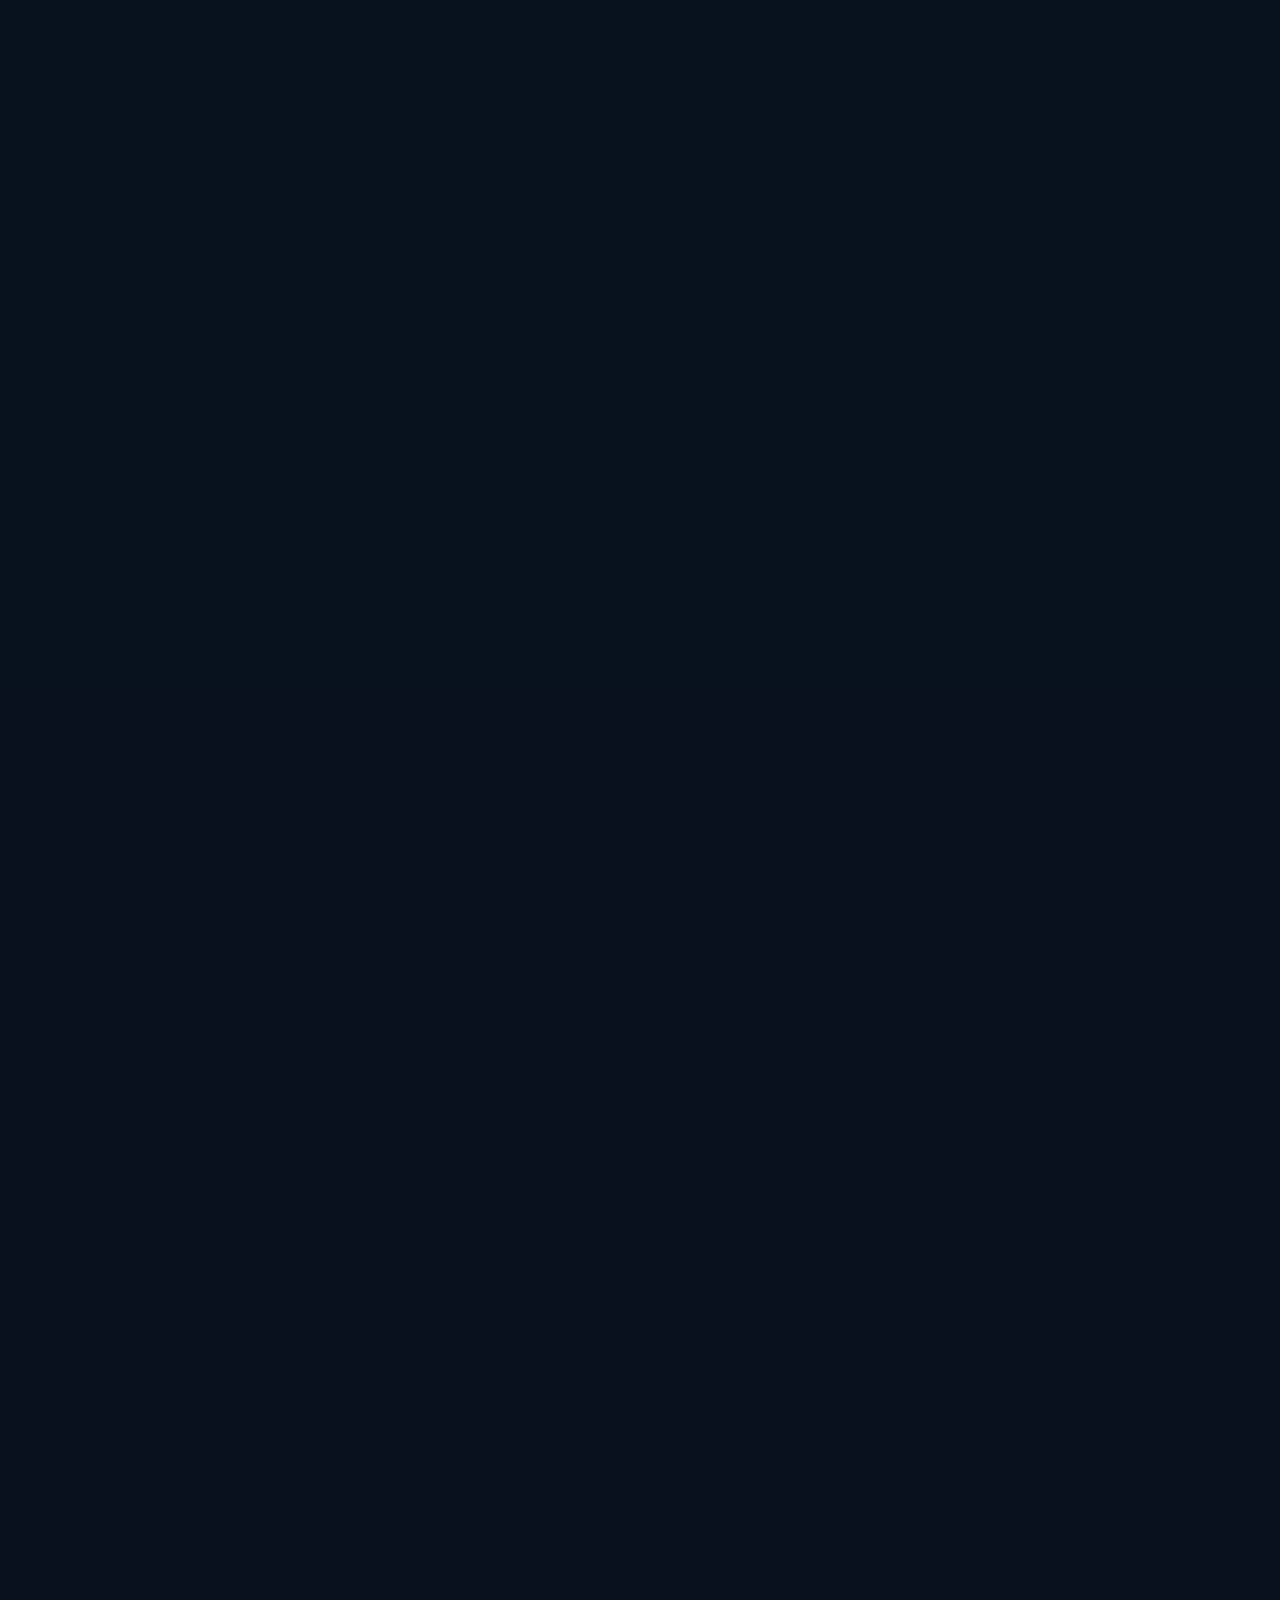
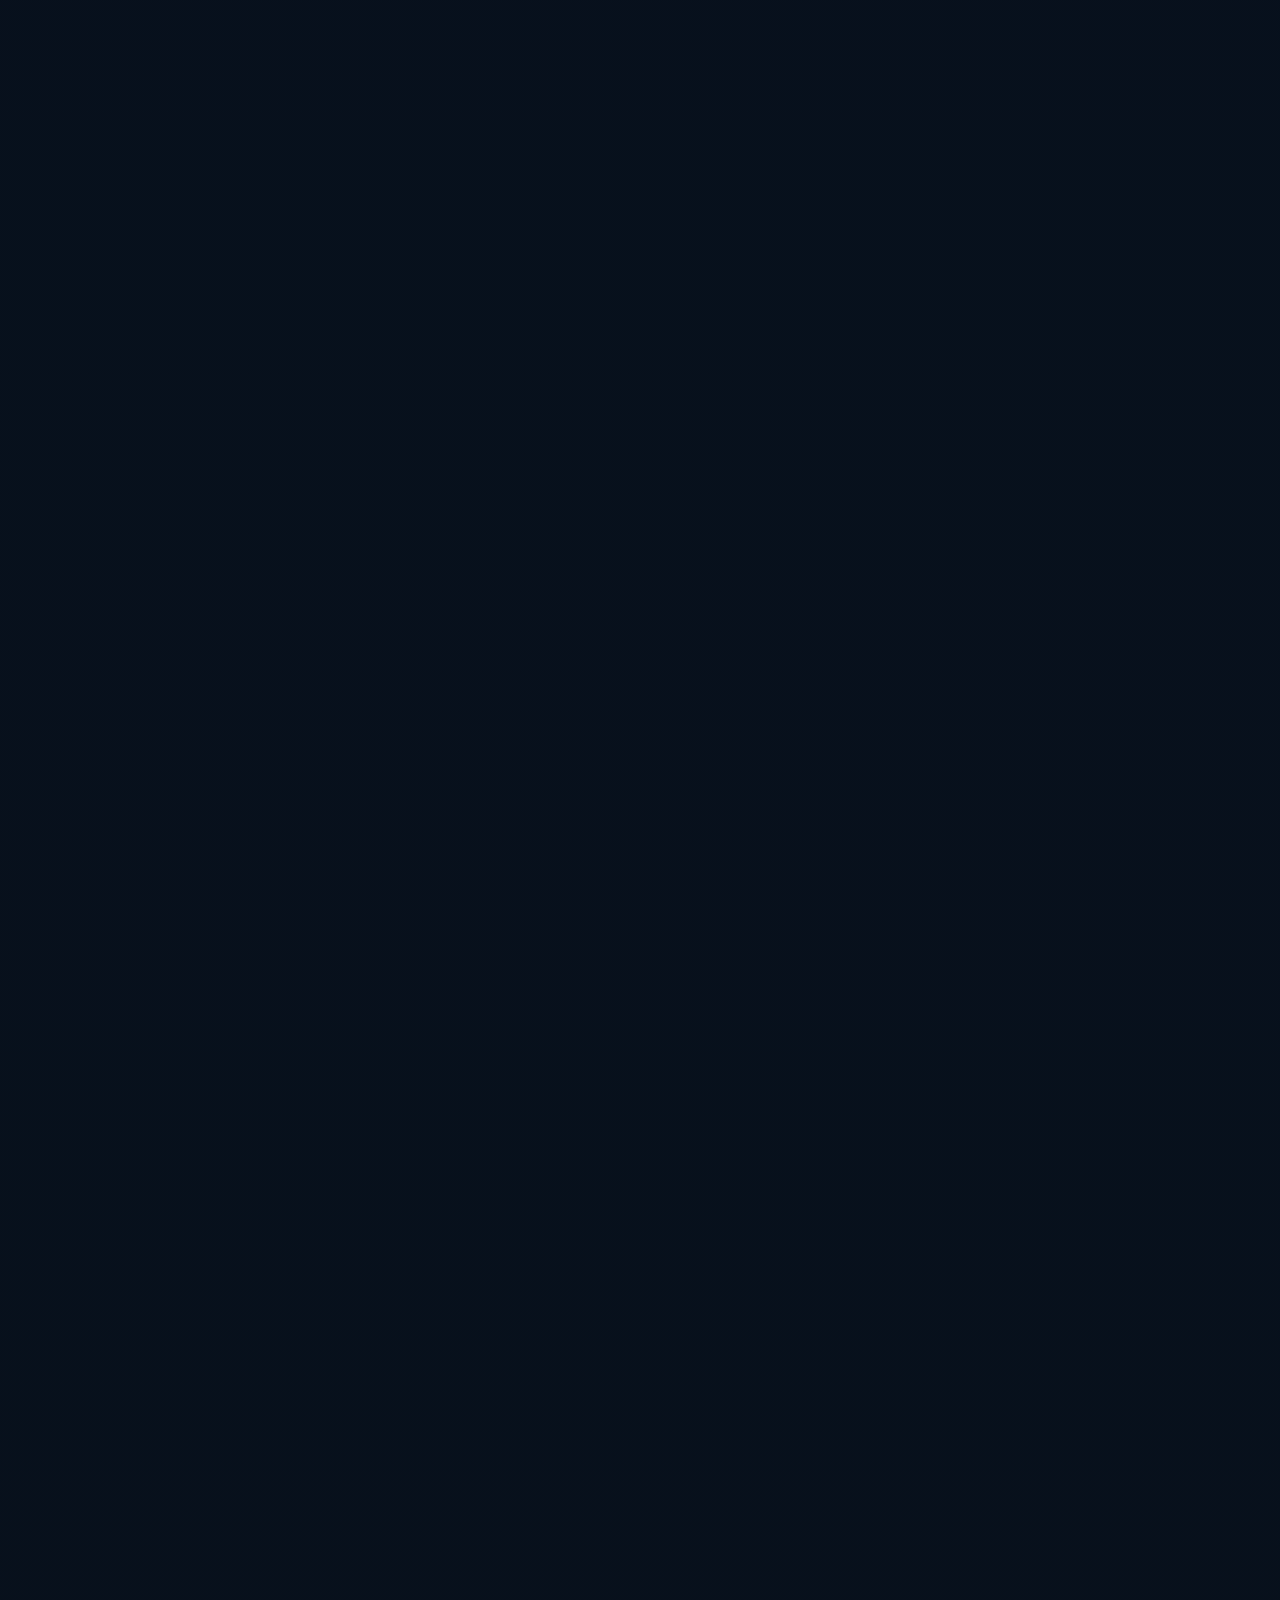
==== commit 19c5d532: "Split travel vlog assets" ====
--- a/bob-artifacts/travel-vlog.html
+++ b/bob-artifacts/travel-vlog.html
@@ -12,649 +12,6 @@
 <title>KYAHWERU — Travel Vlog by Wilson Serquina</title>
 <meta name="description" content="A premium travel vlog exploring the world's most breathtaking destinations. Stories, photography, and adventure." />
 <link rel="stylesheet" href="travel-vlog.css" />
-<style>
-  :root {
-    --ux-surface: rgba(10, 18, 32, 0.72);
-    --ux-surface-strong: rgba(8, 14, 26, 0.88);
-    --ux-border: rgba(255, 255, 255, 0.1);
-    --ux-text: #f8fafc;
-    --ux-muted: rgba(226, 232, 240, 0.78);
-    --ux-accent: #7dd3fc;
-    --ux-accent-strong: #38bdf8;
-    --ux-shadow: 0 24px 60px rgba(2, 6, 23, 0.34);
-    --ux-radius: 28px;
-    --ux-max: 1180px;
-    --ux-ease: cubic-bezier(.22, 1, .36, 1);
-  }
-
-  html { scroll-behavior: smooth; }
-  body {
-    background:
-      radial-gradient(circle at top, rgba(56, 189, 248, 0.14), transparent 28%),
-      linear-gradient(180deg, #040814 0%, #07111f 34%, #08101a 100%);
-    color: var(--ux-text);
-    overflow-x: hidden;
-  }
-
-  .container,
-  .nav-inner,
-  .hero-content,
-  .footer-inner,
-  .footer-bottom {
-    width: min(calc(100% - 2rem), var(--ux-max));
-    margin-inline: auto;
-  }
-
-  #navbar {
-    position: sticky;
-    top: 0;
-    z-index: 40;
-    backdrop-filter: blur(18px);
-    background: rgba(4, 10, 20, 0.58);
-    border-bottom: 1px solid rgba(255, 255, 255, 0.06);
-  }
-
-  .nav-actions {
-    display: flex;
-    align-items: center;
-    gap: 0.75rem;
-  }
-
-  .hamburger {
-    display: none;
-    width: 48px;
-    height: 48px;
-    padding: 0;
-    border: 1px solid rgba(255, 255, 255, 0.12);
-    border-radius: 16px;
-    background: rgba(255, 255, 255, 0.05);
-    color: var(--ux-text);
-    align-items: center;
-    justify-content: center;
-    flex-direction: column;
-    gap: 5px;
-    transition: transform 0.25s var(--ux-ease), background-color 0.25s var(--ux-ease), border-color 0.25s var(--ux-ease);
-  }
-
-  .hamburger span {
-    width: 18px;
-    height: 2px;
-    border-radius: 999px;
-    background: currentColor;
-    transition: transform 0.25s var(--ux-ease), opacity 0.25s var(--ux-ease);
-  }
-
-  .hamburger.is-open span:nth-child(1) { transform: translateY(7px) rotate(45deg); }
-  .hamburger.is-open span:nth-child(2) { opacity: 0; }
-  .hamburger.is-open span:nth-child(3) { transform: translateY(-7px) rotate(-45deg); }
-
-  .nav-inner {
-    min-height: 78px;
-    display: flex;
-    align-items: center;
-    justify-content: space-between;
-    gap: 1rem;
-  }
-
-  .nav-logo,
-  .nav-logo:visited {
-    color: var(--ux-text);
-    text-decoration: none;
-    letter-spacing: 0.12em;
-  }
-
-  .nav-links {
-    display: flex;
-    gap: 0.35rem;
-    list-style: none;
-    padding: 0;
-    margin: 0;
-  }
-
-  .nav-links a,
-  .mobile-menu a,
-  .footer-col a {
-    color: var(--ux-muted);
-    text-decoration: none;
-    transition: color 0.2s ease, background-color 0.2s ease, transform 0.2s ease;
-  }
-
-  .nav-links a {
-    padding: 0.7rem 1rem;
-    border-radius: 999px;
-  }
-
-  .nav-links a:hover,
-  .nav-links a:focus-visible,
-  .footer-col a:hover,
-  .footer-col a:focus-visible,
-  .mobile-menu a:hover,
-  .mobile-menu a:focus-visible {
-    color: var(--ux-text);
-  }
-
-  .nav-links a:hover,
-  .nav-links a:focus-visible {
-    background: rgba(255, 255, 255, 0.08);
-  }
-
-  .mobile-menu {
-    position: fixed;
-    top: 5.5rem;
-    right: 1rem;
-    left: 1rem;
-    z-index: 39;
-    padding: 0.8rem;
-    border-radius: 24px;
-    opacity: 0;
-    visibility: hidden;
-    transform: translateY(-12px) scale(0.98);
-    transition: opacity 0.28s var(--ux-ease), transform 0.28s var(--ux-ease), visibility 0.28s;
-  }
-
-  .mobile-menu.open {
-    opacity: 1;
-    visibility: visible;
-    transform: translateY(0) scale(1);
-  }
-
-  .mobile-menu ul {
-    list-style: none;
-    margin: 0;
-    padding: 0;
-    display: grid;
-    gap: 0.45rem;
-  }
-
-  .mobile-menu a {
-    display: block;
-    padding: 0.95rem 1rem;
-    border-radius: 18px;
-    background: rgba(255, 255, 255, 0.04);
-  }
-
-  #hero {
-    position: relative;
-    min-height: 100svh;
-    display: grid;
-    align-items: end;
-    padding: 8rem 0 4rem;
-    overflow: clip;
-    perspective: 1200px;
-  }
-
-  .hero-content {
-    position: relative;
-    z-index: 2;
-    max-width: 760px;
-    padding: 2rem 0 5rem;
-  }
-
-  .hero-tag,
-  .label,
-  .blog-card-tag {
-    display: inline-flex;
-    align-items: center;
-    gap: 0.45rem;
-    padding: 0.55rem 0.95rem;
-    border-radius: 999px;
-    background: rgba(125, 211, 252, 0.12);
-    border: 1px solid rgba(125, 211, 252, 0.18);
-    color: #d8f4ff;
-    backdrop-filter: blur(10px);
-  }
-
-  .hero-title {
-    margin: 1rem 0 1rem;
-    font-size: clamp(3rem, 8vw, 6.25rem);
-    line-height: 0.95;
-    letter-spacing: -0.05em;
-    max-width: 10ch;
-  }
-
-  .hero-title em {
-    color: var(--ux-accent);
-    font-style: normal;
-  }
-
-  .hero-sub {
-    max-width: 58ch;
-    font-size: clamp(1rem, 2.2vw, 1.25rem);
-    line-height: 1.8;
-    color: var(--ux-muted);
-  }
-
-  .hero-scene {
-    transform-style: preserve-3d;
-    will-change: transform;
-    transition: transform 0.35s var(--ux-ease);
-  }
-
-  .hero-content::after {
-    content: '';
-    position: absolute;
-    inset: auto auto -1rem 0;
-    width: min(520px, 90vw);
-    height: 180px;
-    background: linear-gradient(90deg, rgba(56, 189, 248, 0.24), rgba(125, 211, 252, 0));
-    filter: blur(42px);
-    pointer-events: none;
-    z-index: -1;
-  }
-
-  .hero-content > * {
-    opacity: 0;
-    transform: translateY(26px);
-    animation: riseIn 0.8s var(--ux-ease) forwards;
-  }
-
-  .hero-tag { animation-delay: 0.05s; }
-  .hero-title { animation-delay: 0.14s; }
-  .hero-sub { animation-delay: 0.24s; }
-  .hero-actions { animation-delay: 0.34s; }
-
-  .hero-actions {
-    display: flex;
-    flex-wrap: wrap;
-    gap: 0.9rem;
-    margin-top: 1.8rem;
-  }
-
-  .hero-cta {
-    display: inline-flex;
-    align-items: center;
-    justify-content: center;
-    min-width: 180px;
-    padding: 0.95rem 1.3rem;
-    border-radius: 999px;
-    text-decoration: none;
-    font-weight: 600;
-    transition: transform 0.2s ease, border-color 0.2s ease, background-color 0.2s ease;
-  }
-
-  .hero-cta:hover,
-  .hero-cta:focus-visible { transform: translateY(-2px); }
-
-  .hero-cta-primary {
-    background: linear-gradient(135deg, rgba(56, 189, 248, 0.95), rgba(125, 211, 252, 0.75));
-    color: #03111b;
-  }
-
-  .hero-cta-secondary {
-    border: 1px solid rgba(255, 255, 255, 0.12);
-    background: rgba(255, 255, 255, 0.05);
-    color: var(--ux-text);
-  }
-
-  #blog,
-  #about,
-  #gallery,
-  footer {
-    position: relative;
-    padding: 6rem 0;
-  }
-
-  .section-header,
-  .about-content,
-  .footer-inner {
-    position: relative;
-    z-index: 1;
-  }
-
-  .section-header {
-    max-width: 720px;
-    margin-bottom: 2rem;
-  }
-
-  .section-header h2,
-  .about-content h2 {
-    font-size: clamp(2rem, 4vw, 3.4rem);
-    line-height: 1.05;
-    margin: 0.85rem 0 1rem;
-    letter-spacing: -0.04em;
-  }
-
-  .section-header p,
-  .about-content p,
-  .footer-brand p,
-  .blog-card-meta,
-  .blog-card-footer,
-  .card-story p,
-  #modalDesc,
-  .masonry-caption {
-    color: var(--ux-muted);
-  }
-
-  .featured-strip,
-  .filter-bar,
-  .gallery-filter-bar {
-    display: flex;
-    flex-wrap: wrap;
-    gap: 0.75rem;
-    align-items: center;
-  }
-
-  .featured-strip {
-    margin: 0 0 2rem;
-  }
-
-  .featured-chip,
-  .filter-btn {
-    border: 1px solid rgba(255, 255, 255, 0.09);
-    background: rgba(255, 255, 255, 0.05);
-    border-radius: 999px;
-  }
-
-  .featured-chip {
-    display: inline-flex;
-    align-items: center;
-    gap: 0.65rem;
-    padding: 0.85rem 1rem;
-    color: var(--ux-muted);
-  }
-
-  .featured-chip strong {
-    color: var(--ux-text);
-    font-size: 1rem;
-  }
-
-  .filter-bar,
-  .gallery-filter-bar {
-    margin: 1.5rem 0 2rem;
-  }
-
-  .filter-btn {
-    color: var(--ux-muted);
-    padding: 0.7rem 1rem;
-    cursor: pointer;
-    transition: all 0.2s ease;
-  }
-
-  .filter-btn:hover,
-  .filter-btn:focus-visible,
-  .story-filter-active,
-  .gallery-filter-btn.active {
-    background: rgba(56, 189, 248, 0.16);
-    border-color: rgba(125, 211, 252, 0.24);
-    color: var(--ux-text);
-    transform: translateY(-1px);
-  }
-
-  .filter-section-label {
-    color: rgba(255, 255, 255, 0.44);
-    text-transform: uppercase;
-    letter-spacing: 0.14em;
-    font-size: 0.72rem;
-    margin-inline: 0.3rem;
-  }
-
-  .blog-grid {
-    display: grid;
-    grid-template-columns: repeat(auto-fit, minmax(280px, 1fr));
-    gap: 1.5rem;
-  }
-
-  .blog-card,
-  .masonry-item,
-  .about-content,
-  .stat,
-  .featured-chip {
-    transition: transform 0.35s var(--ux-ease), border-color 0.35s var(--ux-ease), box-shadow 0.35s var(--ux-ease), background-color 0.35s var(--ux-ease);
-  }
-
-  .blog-card,
-  .about-content,
-  .stat,
-  .masonry-item,
-  .modal-box,
-  .mobile-menu,
-  #cardOverlay,
-  footer .container {
-    background: var(--ux-surface);
-    border: 1px solid var(--ux-border);
-    box-shadow: var(--ux-shadow);
-    backdrop-filter: blur(20px);
-  }
-
-  .blog-card,
-  .about-content,
-  .modal-box,
-  footer .container,
-  #cardOverlay {
-    border-radius: var(--ux-radius);
-  }
-
-  .blog-card {
-    overflow: hidden;
-    transform-origin: center bottom;
-    transition: transform 0.28s ease, border-color 0.28s ease, box-shadow 0.28s ease;
-  }
-
-  .blog-card::after,
-  .masonry-item::after,
-  .featured-chip::after {
-    content: '';
-    position: absolute;
-    inset: 0;
-    background: linear-gradient(120deg, transparent 20%, rgba(255, 255, 255, 0.12) 50%, transparent 80%);
-    opacity: 0;
-    transform: translateX(-120%);
-    transition: transform 0.7s var(--ux-ease), opacity 0.4s ease;
-    pointer-events: none;
-  }
-
-  .blog-card:hover,
-  .blog-card:focus-within {
-    transform: translateY(-10px) scale(1.01);
-    border-color: rgba(125, 211, 252, 0.3);
-    box-shadow: 0 28px 70px rgba(2, 6, 23, 0.42);
-  }
-
-  .blog-card:hover::after,
-  .blog-card:focus-within::after,
-  .masonry-item:hover::after,
-  .featured-chip:hover::after {
-    opacity: 1;
-    transform: translateX(120%);
-  }
-
-  .blog-card-img,
-  .sv-carousel,
-  .sv-carousel-track,
-  .sv-carousel-track img {
-    aspect-ratio: 4 / 3;
-    width: 100%;
-  }
-
-  .sv-carousel-track img,
-  .gallery-img {
-    object-fit: cover;
-    display: block;
-  }
-
-  .blog-card-body,
-  .blog-card-footer {
-    padding-inline: 1.25rem;
-  }
-
-  .blog-card-body { padding-top: 1.15rem; }
-  .blog-card-body h3 {
-    margin: 0.6rem 0 0;
-    font-size: 1.35rem;
-    line-height: 1.2;
-    color: var(--ux-text);
-  }
-
-  .card-story {
-    margin-top: 1rem;
-    display: grid;
-    gap: 0.75rem;
-  }
-
-  .card-story p {
-    margin: 0;
-    display: -webkit-box;
-    -webkit-line-clamp: 3;
-    line-clamp: 3;
-    -webkit-box-orient: vertical;
-    overflow: hidden;
-  }
-
-  .blog-card-footer {
-    display: flex;
-    align-items: center;
-    justify-content: space-between;
-    gap: 1rem;
-    padding-block: 1.15rem 1.3rem;
-  }
-
-  .about-content {
-    padding: clamp(1.5rem, 4vw, 3rem);
-  }
-
-  blockquote {
-    margin: 1.5rem 0 2rem;
-    padding: 1rem 1.25rem;
-    border-left: 3px solid rgba(125, 211, 252, 0.55);
-    background: rgba(255, 255, 255, 0.04);
-    border-radius: 0 18px 18px 0;
-    color: #e5eef9;
-  }
-
-  .stats-row {
-    display: grid;
-    grid-template-columns: repeat(3, minmax(0, 1fr));
-    gap: 1rem;
-    margin-top: 2rem;
-  }
-
-  .stat {
-    border-radius: 22px;
-    padding: 1.2rem;
-    text-align: center;
-  }
-
-  .stat-num {
-    font-size: clamp(1.6rem, 4vw, 2.6rem);
-    font-weight: 700;
-    color: var(--ux-accent);
-  }
-
-  .masonry {
-    column-gap: 1rem;
-  }
-
-  .masonry-item {
-    border-radius: 22px;
-    overflow: hidden;
-    margin: 0 0 1rem;
-  }
-
-  .masonry-overlay {
-    background: linear-gradient(180deg, transparent, rgba(2, 6, 23, 0.82));
-    transition: opacity 0.3s var(--ux-ease);
-  }
-
-  .masonry-item:hover {
-    transform: translateY(-6px) scale(1.01);
-  }
-
-  .modal-backdrop.open {
-    backdrop-filter: blur(12px);
-    background: rgba(2, 6, 23, 0.72);
-  }
-
-  .modal-close,
-  #overlayClose,
-  .sv-carousel-btn {
-    border: 1px solid rgba(255, 255, 255, 0.1);
-    background: rgba(5, 10, 20, 0.78);
-    color: var(--ux-text);
-    border-radius: 999px;
-  }
-
-  footer {
-    padding-top: 2rem;
-  }
-
-  footer .container {
-    padding: 2rem clamp(1.25rem, 3vw, 2rem);
-  }
-
-  .footer-inner {
-    display: grid;
-    grid-template-columns: minmax(0, 1.3fr) repeat(2, minmax(0, 0.7fr));
-    gap: 2rem;
-  }
-
-  .footer-bottom {
-    padding-top: 1.5rem;
-    margin-top: 1.5rem;
-    border-top: 1px solid rgba(255, 255, 255, 0.08);
-    color: rgba(255, 255, 255, 0.5);
-  }
-
-  .reveal-up {
-    opacity: 0;
-    transform: translateY(34px);
-    transition: opacity 0.75s var(--ux-ease), transform 0.75s var(--ux-ease);
-  }
-
-  .reveal-up.is-visible {
-    opacity: 1;
-    transform: translateY(0);
-  }
-
-  @keyframes riseIn {
-    from {
-      opacity: 0;
-      transform: translateY(26px);
-    }
-    to {
-      opacity: 1;
-      transform: translateY(0);
-    }
-  }
-
-  @keyframes driftGlow {
-    0%, 100% { transform: translate3d(0, 0, 0) scale(1); }
-    50% { transform: translate3d(0, -10px, 0) scale(1.03); }
-  }
-
-  @media (max-width: 900px) {
-    .footer-inner { grid-template-columns: 1fr; }
-    .stats-row { grid-template-columns: 1fr; }
-    .featured-strip { overflow-x: auto; padding-bottom: 0.4rem; flex-wrap: nowrap; scroll-snap-type: x proximity; }
-    .featured-chip { scroll-snap-align: start; white-space: nowrap; }
-  }
-
-  @media (max-width: 720px) {
-    .nav-links { display: none; }
-    .hamburger { display: inline-flex; }
-    .hero-scene { animation: driftGlow 8s ease-in-out infinite; }
-    .hero-content { padding-bottom: 3.25rem; }
-    .hero-title { max-width: 8ch; }
-    .hero-actions { flex-direction: column; }
-    .hero-cta { width: 100%; min-width: 0; }
-    .filter-bar,
-    .gallery-filter-bar {
-      flex-wrap: nowrap;
-      overflow-x: auto;
-      padding-bottom: 0.4rem;
-      -webkit-overflow-scrolling: touch;
-    }
-    .filter-section-label { display: none; }
-    .blog-grid { grid-template-columns: 1fr; gap: 1rem; }
-    .blog-card-body,
-    .blog-card-footer,
-    .about-content,
-    footer .container { padding-left: 1rem; padding-right: 1rem; }
-    #blog,
-    #about,
-    #gallery,
-    footer { padding: 4.5rem 0; }
-  }
-</style>
 <script>window.__STORIES_DATA__={"version":1,"stories":[{"year":"2024","id":"philippines-2024-el-nido-palawan","paragraphs":["El Nido Adventure — Chasing Islands, Caves, and Ocean Wonders","After exploring the hidden side of Palawan, the adventure continued to one of its most iconic destinations — El Nido.","For this trip, we joined Tour Package B, a journey that took us through some of El Nido’s beautiful island landscapes, hidden beaches, and natural wonders. The day was filled with boat rides across the turquoise waters, exploring breathtaking islands, and discovering why El Nido continues to be one of the most loved destinations in the Philippines.","Each stop felt like a scene from a travel documentary — limestone cliffs rising from the sea, crystal-clear waters surrounding the islands, and peaceful moments where you just stop and appreciate how beautiful nature can be.","Beyond the island hopping experience, I also got to try something more adventurous — the El Nido zipline. Flying above the ocean with the island views below was definitely one of those moments that made the trip more memorable. It was a mix of excitement, nervousness, and pure adrenaline.","We also made a quick detour to Lio Beach, a perfect place to slow down after the adventure. Compared to the busy island hopping schedule, Lio gave a different vibe — more relaxed, scenic, and a great spot to just enjoy the beach atmosphere.","El Nido wasn’t just about the famous views you see online. It was about experiencing the adventure behind those photos — the boat rides, the exploration, the little side trips, and the unforgettable moments along the way.","Another chapter of chasing places, creating memories, and discovering more of what Palawan has to offer. 🌊🏝️","El Nido — where every island has a story."],"destination":"El Nido, Palawan","region":"Local","title":"El Nido, Palawan","images":[{"file":"2908578C-EB2E-4F97-98CF-67C0F395562F.JPEG","alt":"El Nido, Palawan - 2908578C-EB2E-4F97-98CF-67C0F395562F"},{"file":"985ABBCE-2535-4D35-854B-2B9D72324FFC.JPEG","alt":"El Nido, Palawan - 985ABBCE-2535-4D35-854B-2B9D72324FFC"},{"file":"B9E37323-E767-43B6-9DD0-271D5958F5BA.JPEG","alt":"El Nido, Palawan - B9E37323-E767-43B6-9DD0-271D5958F5BA"},{"file":"IMG_2248.JPEG","alt":"El Nido, Palawan - IMG_2248"},{"file":"IMG_2269.JPEG","alt":"El Nido, Palawan - IMG_2269"},{"file":"IMG_2283.JPEG","alt":"El Nido, Palawan - IMG_2283"},{"file":"IMG_2284.JPEG","alt":"El Nido, Palawan - IMG_2284"},{"file":"IMG_2344.JPEG","alt":"El Nido, Palawan - IMG_2344"},{"file":"IMG_2352.JPEG","alt":"El Nido, Palawan - IMG_2352"},{"file":"IMG_2357.JPEG","alt":"El Nido, Palawan - IMG_2357"},{"file":"IMG_2403.JPEG","alt":"El Nido, Palawan - IMG_2403"},{"file":"IMG_2409.JPEG","alt":"El Nido, Palawan - IMG_2409"},{"file":"IMG_2416.JPEG","alt":"El Nido, Palawan - IMG_2416"}],"date":"2024","countryLabel":"Philippines","path":"Stories/Philippines/2024/El Nido, Palawan","country":"Philippines","countryId":"philippines"},{"year":"2024","id":"philippines-2024-puerto-princesa-palawan","paragraphs":["Puerto Princesa Adventure — The Gateway to Palawan’s Wonders","Before reaching the more famous islands of Palawan, the journey started in Puerto Princesa — the city known as the gateway to the province’s natural treasures.","Unlike the island adventures that followed, Puerto Princesa had a different kind of charm. It was a mix of city life, nature, and quiet coastal moments — a place where you could slow down while still being surrounded by beautiful landscapes.","One of the highlights of the trip was exploring the Puerto Princesa Underground River, one of Palawan’s most iconic destinations. Entering the cave felt like stepping into another world — surrounded by massive rock formations, mysterious chambers, and the sound of nature echoing inside. It was a reminder of how incredible and powerful nature can be.","Beyond the famous attractions, Puerto Princesa was also about enjoying the simple moments — discovering local food, appreciating the peaceful surroundings, and taking in the beauty of Palawan at a slower pace.","This stop became the perfect beginning to a bigger Palawan adventure. A place that prepared the way for the beaches of El Nido and the untouched paradise of Balabac.","Sometimes the journey isn’t only about the final destination — it’s about the places that become part of the story along the way.","Puerto Princesa — where the Palawan adventure begins. 🌴✨"],"destination":"Puerto Princesa, Palawan","region":"Local","title":"Puerto Princesa, Palawan","images":[{"file":"IMG_1549.JPEG","alt":"Puerto Princesa, Palawan - IMG_1549"},{"file":"IMG_1586.JPEG","alt":"Puerto Princesa, Palawan - IMG_1586"},{"file":"IMG_1616.JPEG","alt":"Puerto Princesa, Palawan - IMG_1616"},{"file":"IMG_1654.JPEG","alt":"Puerto Princesa, Palawan - IMG_1654"},{"file":"IMG_1669.JPEG","alt":"Puerto Princesa, Palawan - IMG_1669"},{"file":"IMG_1681.JPEG","alt":"Puerto Princesa, Palawan - IMG_1681"},{"file":"IMG_1684.JPEG","alt":"Puerto Princesa, Palawan - IMG_1684"}],"date":"2024","countryLabel":"Philippines","path":"Stories/Philippines/2024/Puerto Princesa, Palawan","country":"Philippines","countryId":"philippines"},{"year":"2025","id":"philippines-2025-balabac-palawan","paragraphs":["Balabac Adventure — A Journey to Palawan’s Hidden Paradise","Some places don’t feel real until you finally see them — and Balabac was one of those places.","Far from the usual tourist spots of Palawan, this adventure was a journey into the untouched side of the island. After a long trip to the southernmost part of Palawan, I finally reached a paradise known for its crystal-clear waters, powdery white sandbars, and islands that look like they came straight out of a postcard.","The days were spent island hopping from one hidden gem to another — chasing turquoise waters, walking on endless sandbars, and discovering beaches that felt almost untouched by time. Every stop had its own story: from swimming in clear blue waters, seeing marine life beneath the surface, to simply sitting by the shore and appreciating how beautiful and quiet nature can be.","But Balabac wasn’t just about the breathtaking views. It was about the journey itself — the early morning boat rides, the unpredictable waves, the simple island life, and the feeling of being somewhere far away from the usual rush of the city.","There were moments when the adventure became challenging — the long hours on the road, the tiredness after exploring multiple islands, and the lack of comfort compared to typical vacations. But those little struggles made the experience more memorable.","Standing on those sandbars, surrounded by endless ocean, I realized why Balabac is often called one of Palawan’s last frontiers. It wasn’t just a destination to visit — it was an adventure to experience.","A reminder that sometimes the best places are the ones that require a little more effort to reach. 🌊🏝️","Balabac — remote, raw, and unforgettable."],"destination":"Balabac, Palawan","region":"Local","title":"Balabac, Palawan","images":[{"file":"IMG_0690.JPEG","alt":"Balabac, Palawan - IMG_0690"},{"file":"IMG_0691.JPEG","alt":"Balabac, Palawan - IMG_0691"},{"file":"IMG_0703.JPEG","alt":"Balabac, Palawan - IMG_0703"},{"file":"IMG_0708.JPEG","alt":"Balabac, Palawan - IMG_0708"},{"file":"IMG_0735.JPEG","alt":"Balabac, Palawan - IMG_0735"},{"file":"IMG_0812.JPEG","alt":"Balabac, Palawan - IMG_0812"},{"file":"IMG_0829.JPEG","alt":"Balabac, Palawan - IMG_0829"},{"file":"IMG_0850.JPEG","alt":"Balabac, Palawan - IMG_0850"},{"file":"IMG_0854.JPEG","alt":"Balabac, Palawan - IMG_0854"},{"file":"IMG_0869.JPEG","alt":"Balabac, Palawan - IMG_0869"},{"file":"IMG_1021.JPEG","alt":"Balabac, Palawan - IMG_1021"},{"file":"IMG_1057.JPEG","alt":"Balabac, Palawan - IMG_1057"},{"file":"IMG_1062.JPEG","alt":"Balabac, Palawan - IMG_1062"},{"file":"IMG_1112.JPEG","alt":"Balabac, Palawan - IMG_1112"}],"date":"2025","countryLabel":"Philippines","path":"Stories/Philippines/2025/Balabac, Palawan","country":"Philippines","countryId":"philippines"},{"year":"2025","id":"philippines-2025-san-vicente-palawan","paragraphs":["This was taken last February 2025, when I visited this place to celebrate my friend’s birthday. After an hour-long van ride from Puerto Princesa, we finally arrived at this hidden gem tucked away in Palawan. The journey itself already felt like part of the adventure — passing through quiet roads and scenic views before reaching a place that I could truly call a secret paradise. It felt raw, peaceful, and full of untouched potential, like a place waiting to be discovered by more travelers.","The yellow-glazed photo was captured during our sunrise walk along Ursula’s Long Beach. The entire shoreline was painted with warm golden tones as the sun slowly rose, filling the morning sky with beautiful shades of orange and yellow. Standing there with the calm waves, fresh breeze, and that breathtaking sunrise in front of us, I already knew it was going to be an amazing day.","One of the most memorable moments was getting the chance to join the local fishermen along the coast as they pulled their fishing nets back to shore early in the morning. Watching their teamwork and experiencing a small part of their daily routine made the trip even more special. After helping out, we were rewarded with a kind gesture — they gave us a discount on a few kilograms of freshly caught fish from their morning haul. We happily told them, “We’re buying this for our lunch,” and ended up enjoying the freshest seafood we could ask for, straight from the ocean to our table.","It wasn’t just a trip to a beautiful place; it was an experience filled with simple moments, local stories, and a deeper appreciation for the people and places that make every adventure memorable."],"destination":"San Vicente, Palawan","region":"Local","title":"San Vicente, Palawan","images":[{"file":"WhatsApp Image 2026-06-27 at 12.59.09 AM (1).jpeg","alt":"San Vicente, Palawan - WhatsApp Image 2026-06-27 at 12.59.09 AM (1)"},{"file":"WhatsApp Image 2026-06-27 at 12.59.09 AM (2).jpeg","alt":"San Vicente, Palawan - WhatsApp Image 2026-06-27 at 12.59.09 AM (2)"},{"file":"WhatsApp Image 2026-06-27 at 12.59.09 AM.jpeg","alt":"San Vicente, Palawan - WhatsApp Image 2026-06-27 at 12.59.09 AM"},{"file":"WhatsApp Image 2026-06-27 at 12.59.10 AM (1).jpeg","alt":"San Vicente, Palawan - WhatsApp Image 2026-06-27 at 12.59.10 AM (1)"},{"file":"WhatsApp Image 2026-06-27 at 12.59.10 AM (2).jpeg","alt":"San Vicente, Palawan - WhatsApp Image 2026-06-27 at 12.59.10 AM (2)"},{"file":"WhatsApp Image 2026-06-27 at 12.59.10 AM.jpeg","alt":"San Vicente, Palawan - WhatsApp Image 2026-06-27 at 12.59.10 AM"}],"date":"2025","countryLabel":"Philippines","path":"Stories/Philippines/2025/San Vicente, Palawan","country":"Philippines","countryId":"philippines"},{"year":"2026","id":"philippines-2026-jomalig-island-quezon-province","paragraphs":["Jomalig Island Adventure — Finding Peace in a Hidden Island Escape","Some destinations stay with you not because of the activities you do, but because of the feeling they give you. Jomalig Island was one of those places.","I’ve been fortunate enough to visit Jomalig multiple times during the summer season — April 2023, April 2024, and April 2026 — and every visit reminded me why I keep coming back.","Our stay was at Balwarte Resort, a simple island accommodation that became our home while exploring Jomalig. But more than the beaches or the scenery, what truly stood out was the peace and calmness that the island offered.","Life in Jomalig moves differently. Away from the noise and rush of the city, the days felt slower and lighter. The quiet mornings, the fresh sea breeze, the simple island lifestyle, and the feeling of being disconnected from everything made every visit special.","Of course, one of the places we always find ourselves returning to is Salibungot Beach. Just a few minutes walk or around a 10-minute ride from the resort, it became our usual spot to end the day. Watching the sunset there was never about it being the “main attraction” — it was about the peaceful moment of sitting by the shore, appreciating the view, and enjoying the calmness of the island.","Jomalig reminded me that adventures don’t always have to be about chasing the next big thrill. Sometimes, the best experiences come from slowing down, embracing simplicity, and finding a place where you can just be present.","A place I’ve visited before, but somehow still feels like a new escape every time.","Jomalig Island — a quiet paradise where the real adventure is finding peace. 🌅🏝️"],"destination":"Jomalig Island, Quezon Province","region":"Local","title":"Jomalig Island, Quezon Province","images":[{"file":"dji_fly_20240407_002406_11_1712463889919_photo_optimized.JPEG","alt":"Jomalig Island, Quezon Province - dji_fly_20240407_002406_11_1712463889919_photo_optimized"},{"file":"dji_fly_20240408_055942_48_1712570399756_photo_optimized.JPEG","alt":"Jomalig Island, Quezon Province - dji_fly_20240408_055942_48_1712570399756_photo_optimized"},{"file":"IMG_0429.JPEG","alt":"Jomalig Island, Quezon Province - IMG_0429"},{"file":"IMG_0438.JPEG","alt":"Jomalig Island, Quezon Province - IMG_0438"},{"file":"IMG_0487.JPEG","alt":"Jomalig Island, Quezon Province - IMG_0487"},{"file":"IMG_5914.JPEG","alt":"Jomalig Island, Quezon Province - IMG_5914"},{"file":"IMG_8548.JPEG","alt":"Jomalig Island, Quezon Province - IMG_8548"},{"file":"IMG_8624.JPEG","alt":"Jomalig Island, Quezon Province - IMG_8624"},{"file":"IMG_8627.JPEG","alt":"Jomalig Island, Quezon Province - IMG_8627"},{"file":"IMG_8816.JPEG","alt":"Jomalig Island, Quezon Province - IMG_8816"},{"file":"IMG_8850.JPEG","alt":"Jomalig Island, Quezon Province - IMG_8850"},{"file":"IMG_8854.JPEG","alt":"Jomalig Island, Quezon Province - IMG_8854"},{"file":"IMG_8858.JPEG","alt":"Jomalig Island, Quezon Province - IMG_8858"},{"file":"IMG_8867.JPEG","alt":"Jomalig Island, Quezon Province - IMG_8867"},{"file":"IMG_8877.JPEG","alt":"Jomalig Island, Quezon Province - IMG_8877"}],"date":"2026","countryLabel":"Philippines","path":"Stories/Philippines/2026/Jomalig Island, Quezon Province","country":"Philippines","countryId":"philippines"},{"year":"2024","id":"vietnam-2024-ha-long-bay","paragraphs":["Ha Long Bay: A Day Lost Between Limestone Giants","I joined a joiner tour to explore one of Vietnam’s most iconic destinations — Ha Long Bay. At first, I wasn’t sure what to expect traveling with a group of strangers, but sometimes the best adventures come from stepping outside your comfort zone.","Early in the morning, I was picked up from Hanoi and started the journey toward the coast. The ride itself became part of the experience — watching the busy city slowly turn into quiet countryside landscapes, passing through local towns and seeing a different side of Vietnam beyond the usual tourist spots.","Upon arriving at Ha Long Bay, the scenery instantly felt unreal. The emerald waters, towering limestone karsts, and misty islands looked like something straight out of a painting. Being on the cruise, surrounded by people from different places and backgrounds, made the whole experience even more memorable. A simple joiner tour turned into a small community of travelers sharing stories, taking photos, and enjoying the same view together.","We explored caves carved by nature, cruised between the massive rock formations, and enjoyed the calmness of the bay. Every turn of the boat revealed another breathtaking view — another reminder of how powerful and beautiful nature can be.","What made the trip special wasn’t just the destination, but the journey itself. I came as a solo traveler joining a group of strangers, but I left with memories of a place that felt timeless and moments shared with people I might never have met otherwise.","Ha Long Bay wasn’t just a stop on my itinerary — it was a reminder that sometimes the best adventures happen when you simply say yes and go."],"destination":"Ha Long Bay","region":"International","title":"Ha Long Bay","images":[{"file":"IMG_6878.JPEG","alt":"Ha Long Bay - IMG_6878"},{"file":"IMG_6881.JPEG","alt":"Ha Long Bay - IMG_6881"},{"file":"IMG_6905.JPEG","alt":"Ha Long Bay - IMG_6905"},{"file":"IMG_6911.JPEG","alt":"Ha Long Bay - IMG_6911"}],"date":"2024","countryLabel":"Vietnam","path":"Stories/Vietnam/2024/Ha Long Bay","country":"Vietnam","countryId":"vietnam"},{"year":"2024","id":"vietnam-2024-hanoi","paragraphs":["Hanoi, Vietnam - Getting Lost in the Heart of the City","Hanoi was never about checking off a list of tourist spots for me. It was about slowing down, walking without a plan, and letting the city reveal itself one street at a time.","I spent my days wandering around the Old Quarter, where every corner felt alive — from the endless sound of motorbikes passing by, small local shops hidden in narrow alleys, to street vendors preparing food right in front of you. The city had this beautiful chaos that somehow felt comforting.","One of my favorite parts of Hanoi was discovering its food culture. I went on a little food adventure — trying different egg coffees, searching for the perfect Bahn Mi, and walking around to find that unforgettable bowl of Phở that captures the true taste of Vietnam.","There was something special about sitting in a small café, holding a cup of Vietnamese coffee, watching locals go about their day. Simple moments, but the kind of memories that make traveling worth it.","Hanoi reminded me that sometimes the best way to experience a place is not through an itinerary, but by getting lost — following random streets, trying local flavors, and collecting stories along the way.","A few days in Hanoi, but a lifetime of memories.✨"],"destination":"Hanoi","region":"International","title":"Hanoi","images":[{"file":"IMG_6826.JPEG","alt":"Hanoi - IMG_6826"},{"file":"IMG_6829.JPEG","alt":"Hanoi - IMG_6829"},{"file":"IMG_6843.JPEG","alt":"Hanoi - IMG_6843"},{"file":"IMG_7190.JPEG","alt":"Hanoi - IMG_7190"},{"file":"IMG_7193.JPEG","alt":"Hanoi - IMG_7193"},{"file":"IMG_7195.JPEG","alt":"Hanoi - IMG_7195"},{"file":"IMG_7197.JPEG","alt":"Hanoi - IMG_7197"},{"file":"IMG_7213.JPEG","alt":"Hanoi - IMG_7213"},{"file":"IMG_7239.JPEG","alt":"Hanoi - IMG_7239"}],"date":"2024","countryLabel":"Vietnam","path":"Stories/Vietnam/2024/Hanoi","country":"Vietnam","countryId":"vietnam"},{"year":"2024","id":"vietnam-2024-ninh-binh","paragraphs":["Ninh Binh, Vietnam - A Day Where Nature Felt Like a Movie Scene","Ninh Binh was one of those places where I came in with expectations, but still ended up being amazed.","I joined a group tour to explore some of the most iconic spots in the area — starting with the ancient capital of Hoa Lu, cruising through the breathtaking landscapes of Trang An, and ending the day with the famous climb at Mua Cave.","Among everything we visited, Trang An Complex became the highlight of the trip. Gliding through the calm waters surrounded by towering limestone mountains, hidden caves, and untouched greenery felt like entering another world. It was peaceful, cinematic, and honestly one of those moments where you just stop and appreciate how beautiful nature can be.","But of course, the adventure wasn’t complete without the Mua Cave hike. 😂","The climb was challenging, especially under the heat, but reaching the top made every step worth it. Standing above Ninh Binh with the panoramic view of endless mountains and rice fields gave me that feeling I always chase when traveling — that mix of exhaustion, excitement, and “I actually made it here.”","Tired legs, sweaty shirt, but a happy heart.","Ninh Binh reminded me that sometimes the best travel memories come from the moments that test you a little — the climbs, the long walks, and the adventures that leave you tired but fulfilled.","Another story added to the journey."],"destination":"Ninh Binh","region":"International","title":"Ninh Binh","images":[{"file":"IMG_7241.JPEG","alt":"Ninh Binh - IMG_7241"},{"file":"IMG_7257.JPEG","alt":"Ninh Binh - IMG_7257"},{"file":"IMG_7275.JPEG","alt":"Ninh Binh - IMG_7275"},{"file":"IMG_7276.JPEG","alt":"Ninh Binh - IMG_7276"},{"file":"IMG_7293.JPEG","alt":"Ninh Binh - IMG_7293"},{"file":"IMG_7327.JPEG","alt":"Ninh Binh - IMG_7327"},{"file":"IMG_7331.JPEG","alt":"Ninh Binh - IMG_7331"},{"file":"IMG_7335.JPEG","alt":"Ninh Binh - IMG_7335"},{"file":"IMG_7339.JPEG","alt":"Ninh Binh - IMG_7339"},{"file":"IMG_7347.JPEG","alt":"Ninh Binh - IMG_7347"},{"file":"IMG_7363.JPEG","alt":"Ninh Binh - IMG_7363"},{"file":"IMG_7373.JPEG","alt":"Ninh Binh - IMG_7373"},{"file":"IMG_7378.JPEG","alt":"Ninh Binh - IMG_7378"},{"file":"IMG_7402.JPEG","alt":"Ninh Binh - IMG_7402"},{"file":"IMG_7488.JPEG","alt":"Ninh Binh - IMG_7488"},{"file":"IMG_7505.JPEG","alt":"Ninh Binh - IMG_7505"}],"date":"2024","countryLabel":"Vietnam","path":"Stories/Vietnam/2024/Ninh Binh","country":"Vietnam","countryId":"vietnam"},{"year":"2024","id":"vietnam-2024-sapa","paragraphs":["Sapa, Vietnam — Where the Mountains Whisper Stories","Sapa was one of those places that felt like stepping into a different world. Unlike the usual guided tours, I decided to explore it through a DIY adventure, giving myself the freedom to follow the roads, discover hidden corners, and experience the town at my own pace.","Surrounded by towering mountains, endless rice terraces, and the cool mist of northern Vietnam, Sapa had a quiet charm that instantly captured me. Every turn along the mountain roads felt like a new postcard — from the traditional villages tucked between valleys to the locals carrying stories and traditions passed down through generations.","One of the highlights of the journey was conquering Fansipan, known as the “Roof of Indochina.” Riding the cable car above the clouds was already an experience on its own, but reaching the peak felt even more rewarding. Standing at the summit, surrounded by fog, wind, and endless mountain views, I understood why this place is considered one of Vietnam’s most breathtaking destinations. It was a moment where the journey mattered just as much as the destination.","The adventure continued in the villages, where I explored the culture and landscapes of Sapa. I also tried the Mong Village Alpine Coaster, adding a fun and unexpected twist to the mountain experience. Racing down the slopes while surrounded by the scenery of Sapa was the perfect mix of adrenaline and appreciation for the beauty around me.","Sapa reminded me that traveling is not always about following an itinerary — sometimes the best memories come from simply wandering, getting a little lost, and letting the place reveal itself. A DIY trip, a mountain peak, a cultural encounter, and a story I’ll carry with me from Vietnam’s beautiful highlands."],"destination":"Sapa","region":"International","title":"Sapa","images":[{"file":"IMG_20241105_0006.JPEG","alt":"Sapa - IMG_20241105_0006"},{"file":"IMG_20241105_0009.JPEG","alt":"Sapa - IMG_20241105_0009"},{"file":"IMG_20241105_0024.JPEG","alt":"Sapa - IMG_20241105_0024"},{"file":"IMG_6047.JPEG","alt":"Sapa - IMG_6047"},{"file":"IMG_6134.JPEG","alt":"Sapa - IMG_6134"},{"file":"IMG_6247.JPEG","alt":"Sapa - IMG_6247"},{"file":"IMG_6267.JPEG","alt":"Sapa - IMG_6267"},{"file":"IMG_6523.JPEG","alt":"Sapa - IMG_6523"},{"file":"IMG_6562.JPEG","alt":"Sapa - IMG_6562"}],"date":"2024","countryLabel":"Vietnam","path":"Stories/Vietnam/2024/Sapa","country":"Vietnam","countryId":"vietnam"}]};</script>
 <script>window.__GALLERY_DATA__={"version":1,"categories":[{"label":"All Photos","folders":[{"path":".","name":"Gallery","photos":[{"caption":"2908578C-EB2E-4F97-98CF-67C0F395562F","alt":"Gallery - 2908578C-EB2E-4F97-98CF-67C0F395562F","file":"2908578C-EB2E-4F97-98CF-67C0F395562F.JPEG"},{"caption":"985ABBCE-2535-4D35-854B-2B9D72324FFC","alt":"Gallery - 985ABBCE-2535-4D35-854B-2B9D72324FFC","file":"985ABBCE-2535-4D35-854B-2B9D72324FFC.JPEG"},{"caption":"B9E37323-E767-43B6-9DD0-271D5958F5BA","alt":"Gallery - B9E37323-E767-43B6-9DD0-271D5958F5BA","file":"B9E37323-E767-43B6-9DD0-271D5958F5BA.JPEG"},{"caption":"dji_fly_20240407_002406_11_1712463889919_photo_optimized","alt":"Gallery - dji_fly_20240407_002406_11_1712463889919_photo_optimized","file":"dji_fly_20240407_002406_11_1712463889919_photo_optimized.JPEG"},{"caption":"dji_fly_20240408_055942_48_1712570399756_photo_optimized","alt":"Gallery - dji_fly_20240408_055942_48_1712570399756_photo_optimized","file":"dji_fly_20240408_055942_48_1712570399756_photo_optimized.JPEG"},{"caption":"IMG_0429","alt":"Gallery - IMG_0429","file":"IMG_0429.JPEG"},{"caption":"IMG_0438","alt":"Gallery - IMG_0438","file":"IMG_0438.JPEG"},{"caption":"IMG_0487","alt":"Gallery - IMG_0487","file":"IMG_0487.JPEG"},{"caption":"IMG_0690","alt":"Gallery - IMG_0690","file":"IMG_0690.JPEG"},{"caption":"IMG_0691","alt":"Gallery - IMG_0691","file":"IMG_0691.JPEG"},{"caption":"IMG_0701","alt":"Gallery - IMG_0701","file":"IMG_0701.JPEG"},{"caption":"IMG_0703","alt":"Gallery - IMG_0703","file":"IMG_0703.JPEG"},{"caption":"IMG_0708","alt":"Gallery - IMG_0708","file":"IMG_0708.JPEG"},{"caption":"IMG_0735","alt":"Gallery - IMG_0735","file":"IMG_0735.JPEG"},{"caption":"IMG_0812","alt":"Gallery - IMG_0812","file":"IMG_0812.JPEG"},{"caption":"IMG_0829","alt":"Gallery - IMG_0829","file":"IMG_0829.JPEG"},{"caption":"IMG_0850","alt":"Gallery - IMG_0850","file":"IMG_0850.JPEG"},{"caption":"IMG_0852","alt":"Gallery - IMG_0852","file":"IMG_0852.JPEG"},{"caption":"IMG_0854","alt":"Gallery - IMG_0854","file":"IMG_0854.JPEG"},{"caption":"IMG_0869","alt":"Gallery - IMG_0869","file":"IMG_0869.JPEG"},{"caption":"IMG_1021","alt":"Gallery - IMG_1021","file":"IMG_1021.JPEG"},{"caption":"IMG_1036","alt":"Gallery - IMG_1036","file":"IMG_1036.JPEG"},{"caption":"IMG_1042","alt":"Gallery - IMG_1042","file":"IMG_1042.JPEG"},{"caption":"IMG_1057","alt":"Gallery - IMG_1057","file":"IMG_1057.JPEG"},{"caption":"IMG_1061","alt":"Gallery - IMG_1061","file":"IMG_1061.JPEG"},{"caption":"IMG_1062","alt":"Gallery - IMG_1062","file":"IMG_1062.JPEG"},{"caption":"IMG_1112","alt":"Gallery - IMG_1112","file":"IMG_1112.JPEG"},{"caption":"IMG_1265","alt":"Gallery - IMG_1265","file":"IMG_1265.JPEG"},{"caption":"IMG_1272","alt":"Gallery - IMG_1272","file":"IMG_1272.JPEG"},{"caption":"IMG_1273","alt":"Gallery - IMG_1273","file":"IMG_1273.JPEG"},{"caption":"IMG_1276","alt":"Gallery - IMG_1276","file":"IMG_1276.JPEG"},{"caption":"IMG_1280","alt":"Gallery - IMG_1280","file":"IMG_1280.JPEG"},{"caption":"IMG_1286","alt":"Gallery - IMG_1286","file":"IMG_1286.JPEG"},{"caption":"IMG_1549","alt":"Gallery - IMG_1549","file":"IMG_1549.JPEG"},{"caption":"IMG_1586","alt":"Gallery - IMG_1586","file":"IMG_1586.JPEG"},{"caption":"IMG_1616","alt":"Gallery - IMG_1616","file":"IMG_1616.JPEG"},{"caption":"IMG_1654","alt":"Gallery - IMG_1654","file":"IMG_1654.JPEG"},{"caption":"IMG_1669","alt":"Gallery - IMG_1669","file":"IMG_1669.JPEG"},{"caption":"IMG_1681","alt":"Gallery - IMG_1681","file":"IMG_1681.JPEG"},{"caption":"IMG_1684","alt":"Gallery - IMG_1684","file":"IMG_1684.JPEG"},{"caption":"IMG_20241105_0006","alt":"Gallery - IMG_20241105_0006","file":"IMG_20241105_0006.JPEG"},{"caption":"IMG_20241105_0009","alt":"Gallery - IMG_20241105_0009","file":"IMG_20241105_0009.JPEG"},{"caption":"IMG_20241105_0024","alt":"Gallery - IMG_20241105_0024","file":"IMG_20241105_0024.JPEG"},{"caption":"IMG_20241107_0037","alt":"Gallery - IMG_20241107_0037","file":"IMG_20241107_0037.JPEG"},{"caption":"IMG_20241107_0052","alt":"Gallery - IMG_20241107_0052","file":"IMG_20241107_0052.JPEG"},{"caption":"IMG_20241107_0056","alt":"Gallery - IMG_20241107_0056","file":"IMG_20241107_0056.JPEG"},{"caption":"IMG_2248","alt":"Gallery - IMG_2248","file":"IMG_2248.JPEG"},{"caption":"IMG_2269","alt":"Gallery - IMG_2269","file":"IMG_2269.JPEG"},{"caption":"IMG_2283","alt":"Gallery - IMG_2283","file":"IMG_2283.JPEG"},{"caption":"IMG_2284","alt":"Gallery - IMG_2284","file":"IMG_2284.JPEG"},{"caption":"IMG_2344","alt":"Gallery - IMG_2344","file":"IMG_2344.JPEG"},{"caption":"IMG_2352","alt":"Gallery - IMG_2352","file":"IMG_2352.JPEG"},{"caption":"IMG_2357","alt":"Gallery - IMG_2357","file":"IMG_2357.JPEG"},{"caption":"IMG_2403","alt":"Gallery - IMG_2403","file":"IMG_2403.JPEG"},{"caption":"IMG_2409","alt":"Gallery - IMG_2409","file":"IMG_2409.JPEG"},{"caption":"IMG_2416","alt":"Gallery - IMG_2416","file":"IMG_2416.JPEG"},{"caption":"IMG_5914","alt":"Gallery - IMG_5914","file":"IMG_5914.JPEG"},{"caption":"IMG_6047","alt":"Gallery - IMG_6047","file":"IMG_6047.JPEG"},{"caption":"IMG_6134","alt":"Gallery - IMG_6134","file":"IMG_6134.JPEG"},{"caption":"IMG_6247","alt":"Gallery - IMG_6247","file":"IMG_6247.JPEG"},{"caption":"IMG_6523","alt":"Gallery - IMG_6523","file":"IMG_6523.JPEG"},{"caption":"IMG_6562","alt":"Gallery - IMG_6562","file":"IMG_6562.JPEG"},{"caption":"IMG_6826","alt":"Gallery - IMG_6826","file":"IMG_6826.JPEG"},{"caption":"IMG_6829","alt":"Gallery - IMG_6829","file":"IMG_6829.JPEG"},{"caption":"IMG_6843","alt":"Gallery - IMG_6843","file":"IMG_6843.JPEG"},{"caption":"IMG_6878","alt":"Gallery - IMG_6878","file":"IMG_6878.JPEG"},{"caption":"IMG_6881","alt":"Gallery - IMG_6881","file":"IMG_6881.JPEG"},{"caption":"IMG_6905","alt":"Gallery - IMG_6905","file":"IMG_6905.JPEG"},{"caption":"IMG_6911","alt":"Gallery - IMG_6911","file":"IMG_6911.JPEG"},{"caption":"IMG_7190","alt":"Gallery - IMG_7190","file":"IMG_7190.JPEG"},{"caption":"IMG_7193","alt":"Gallery - IMG_7193","file":"IMG_7193.JPEG"},{"caption":"IMG_7195","alt":"Gallery - IMG_7195","file":"IMG_7195.JPEG"},{"caption":"IMG_7197","alt":"Gallery - IMG_7197","file":"IMG_7197.JPEG"},{"caption":"IMG_7213","alt":"Gallery - IMG_7213","file":"IMG_7213.JPEG"},{"caption":"IMG_7239","alt":"Gallery - IMG_7239","file":"IMG_7239.JPEG"},{"caption":"IMG_7241","alt":"Gallery - IMG_7241","file":"IMG_7241.JPEG"},{"caption":"IMG_7257","alt":"Gallery - IMG_7257","file":"IMG_7257.JPEG"},{"caption":"IMG_7275","alt":"Gallery - IMG_7275","file":"IMG_7275.JPEG"},{"caption":"IMG_7276","alt":"Gallery - IMG_7276","file":"IMG_7276.JPEG"},{"caption":"IMG_7293","alt":"Gallery - IMG_7293","file":"IMG_7293.JPEG"},{"caption":"IMG_7327","alt":"Gallery - IMG_7327","file":"IMG_7327.JPEG"},{"caption":"IMG_7331","alt":"Gallery - IMG_7331","file":"IMG_7331.JPEG"},{"caption":"IMG_7335","alt":"Gallery - IMG_7335","file":"IMG_7335.JPEG"},{"caption":"IMG_7339","alt":"Gallery - IMG_7339","file":"IMG_7339.JPEG"},{"caption":"IMG_7347","alt":"Gallery - IMG_7347","file":"IMG_7347.JPEG"},{"caption":"IMG_7363","alt":"Gallery - IMG_7363","file":"IMG_7363.JPEG"},{"caption":"IMG_7373","alt":"Gallery - IMG_7373","file":"IMG_7373.JPEG"},{"caption":"IMG_7378","alt":"Gallery - IMG_7378","file":"IMG_7378.JPEG"},{"caption":"IMG_7402","alt":"Gallery - IMG_7402","file":"IMG_7402.JPEG"},{"caption":"IMG_7488","alt":"Gallery - IMG_7488","file":"IMG_7488.JPEG"},{"caption":"IMG_7505","alt":"Gallery - IMG_7505","file":"IMG_7505.JPEG"},{"caption":"IMG_8548","alt":"Gallery - IMG_8548","file":"IMG_8548.JPEG"},{"caption":"IMG_8624","alt":"Gallery - IMG_8624","file":"IMG_8624.JPEG"},{"caption":"IMG_8627","alt":"Gallery - IMG_8627","file":"IMG_8627.JPEG"},{"caption":"IMG_8816","alt":"Gallery - IMG_8816","file":"IMG_8816.JPEG"},{"caption":"IMG_8850","alt":"Gallery - IMG_8850","file":"IMG_8850.JPEG"},{"caption":"IMG_8854","alt":"Gallery - IMG_8854","file":"IMG_8854.JPEG"},{"caption":"IMG_8858","alt":"Gallery - IMG_8858","file":"IMG_8858.JPEG"},{"caption":"IMG_8867","alt":"Gallery - IMG_8867","file":"IMG_8867.JPEG"},{"caption":"IMG_8877","alt":"Gallery - IMG_8877","file":"IMG_8877.JPEG"}]}],"id":"all-photos"}]};</script>
 <!-- ##MANIFEST## -->
@@ -672,13 +29,6 @@
 </div>
 
 
-<div id="loader" role="status" aria-label="Loading">
-  <div class="loader-logo">KYAH<span>WERU</span></div>
-  <div class="loader-bar"><div class="loader-fill"></div></div>
-</div>
-
-
-<input type="checkbox" id="themeChk" style="position:absolute;opacity:0;pointer-events:none;width:0;height:0" />
 <div id="pageWrap">
 <nav id="navbar" role="navigation" aria-label="Main navigation">
   <div class="nav-inner">
@@ -689,7 +39,7 @@
       <li><a href="#gallery">Gallery</a></li>
     </ul>
     <div class="nav-actions">
-      <label class="dark-toggle" for="themeChk" aria-label="Toggle dark mode" title="Toggle dark/light mode" id="darkToggle"></label>
+      <!-- Mobile navigation trigger -->
       <button class="hamburger" id="hamburger" aria-label="Open menu" aria-expanded="false">
         <span></span><span></span><span></span>
       </button>
@@ -706,9 +56,8 @@
 
 
 <section id="hero" aria-label="Hero">
+  <!-- Procedurally generated hero scenery -->
   <div class="hero-scene" aria-hidden="true" id="heroScene"></div>
-  <div class="hero-bg" aria-hidden="true"></div>
-  <div class="hero-overlay" aria-hidden="true"></div>
   <div class="hero-content">
     <div class="hero-tag">✈️ Travel Creator &amp; Storyteller</div>
     <h1 class="hero-title">I don't just travel.<br /><em>I live it.</em></h1>
@@ -826,626 +175,8 @@
 </footer>
 </div><!-- /#pageWrap -->
 
-<script>
-(function() {
-  'use strict';
-
-  /* ── 1. BLOCK RIGHT-CLICK everywhere ──────────────────────────────── */
-  document.addEventListener('contextmenu', function(e) {
-    e.preventDefault(); e.stopPropagation(); return false;
-  }, true);
-
-  /* ── 2. BLOCK drag-start on images / SVGs ─────────────────────────── */
-  document.addEventListener('dragstart', function(e) {
-    if (e.target.tagName === 'IMG' || e.target.tagName === 'SVG' ||
-        e.target.closest('.blog-card-img') || e.target.closest('.masonry-item')) {
-      e.preventDefault();
-    }
-  }, true);
-
-  /* ── 3. BLOCK keyboard shortcuts ─────────────────────────────────── */
-  document.addEventListener('keydown', function(e) {
-    var k = e.key.toLowerCase(), ctrl = e.ctrlKey || e.metaKey, shift = e.shiftKey;
-    // Ctrl+S / Ctrl+U / Ctrl+P — save, view-source, print
-    if (ctrl && !shift && (k === 's' || k === 'u' || k === 'p')) { e.preventDefault(); e.stopPropagation(); return false; }
-    // F12 — DevTools
-    if (e.key === 'F12') { e.preventDefault(); e.stopPropagation(); showWarning('Unauthorized Access Detected', 'Developer tools are not permitted on this page.'); return false; }
-    // Ctrl+Shift+I / Ctrl+Shift+J / Ctrl+Shift+C — DevTools panels
-    if (ctrl && shift && (k === 'i' || k === 'j' || k === 'c')) { e.preventDefault(); e.stopPropagation(); showWarning('Unauthorized Access Detected', 'Developer tools are not permitted on this page.'); return false; }
-    // PrintScreen
-    if (k === 'printscreen' || k === 'print screen') { e.preventDefault(); showWarning('Screenshot Blocked', 'Screenshots are not permitted on this page.'); flashOverlay(); }
-  }, true);
-
-  /* ── 4. DEVTOOLS SIZE DETECTION ─────────────────────────────────── */
-  (function() {
-    var threshold = 160;
-    function checkDevTools() {
-      var widthDiff  = window.outerWidth  - window.innerWidth;
-      var heightDiff = window.outerHeight - window.innerHeight;
-      if (widthDiff > threshold || heightDiff > threshold) {
-        showWarning('Unauthorized Access Detected', 'Developer tools are not permitted on this page. Content is protected under copyright.');
-        document.getElementById('pageWrap').style.filter = 'blur(12px)';
-      } else {
-        document.getElementById('pageWrap').style.filter = '';
-      }
-    }
-    setInterval(checkDevTools, 800);
-  })();
-
-  /* ── 5. DEVTOOLS TIMING DETECTION ───────────────────────────────── */
-  (function() {
-    function devTimingCheck() {
-      var t0 = performance.now();
-      /* debugger trips here if DevTools is open and paused-on-debugger */
-      (function() { /* no-op */ })();
-      if (performance.now() - t0 > 100) {
-        showWarning('Unauthorized Access Detected', 'Developer tools are not permitted on this page.');
-      }
-    }
-    setInterval(devTimingCheck, 3000);
-  })();
-
-  /* ── 5b. FOCUS / VISIBILITY / SNIP TOOL PROTECTION ─────────────────
-     Blurs the page the instant the window loses focus (window.blur,
-     visibilitychange, mouseleave on <html>) so any OS-level screenshot
-     tool, Snip & Sketch, or screen recorder captures only a blurred frame.
-  ─────────────────────────────────────────────────────────────────── */
-  (function() {
-    var wrap = null;
-    var BLUR  = 'blur(20px)';
-    var CLEAR = '';
-
-    function getWrap() { return wrap || (wrap = document.getElementById('pageWrap')); }
-
-    function obscure() {
-      var w = getWrap(); if (w) w.style.filter = BLUR;
-    }
-    function reveal() {
-      /* Delay unblur so a snip tool can't grab the clear frame on return */
-      setTimeout(function() { var w = getWrap(); if (w) w.style.filter = CLEAR; }, 600);
-    }
-
-    /* Tab hidden / minimised */
-    document.addEventListener('visibilitychange', function() {
-      if (document.hidden) obscure(); else reveal();
-    });
-
-    /* Window loses focus (user clicks elsewhere, opens Snip tool, etc.) */
-    window.addEventListener('blur', obscure);
-    window.addEventListener('focus', reveal);
-
-    /* Mouse leaves the browser viewport */
-    document.documentElement.addEventListener('mouseleave', obscure);
-    document.documentElement.addEventListener('mouseenter', reveal);
-
-    /* Touch: finger lifts and app loses focus */
-    window.addEventListener('pagehide', obscure);
-    window.addEventListener('pageshow', reveal);
-  })();
-
-  /* ── 6. BLOCK touch-hold ─────────────────────────────────────────── */
-  document.addEventListener('DOMContentLoaded', function() {
-    document.querySelectorAll('.blog-card-img, .masonry-item, svg, img').forEach(function(el) {
-      el.addEventListener('touchstart', function(e) { e.preventDefault(); }, { passive: false });
-    });
-  });
-
-  /* ── 7. INTERCEPT download links ─────────────────────────────────── */
-  document.addEventListener('click', function(e) {
-    var a = e.target.closest('a');
-    if (a && (a.hasAttribute('download') || (a.href && a.href.startsWith('blob:')))) {
-      e.preventDefault();
-      showWarning('Download Blocked', 'Downloading content from this page is not permitted.');
-    }
-  }, true);
-
-  /* ── 8. FLASH OVERLAY ────────────────────────────────────────────── */
-  function flashOverlay() {
-    var div = document.createElement('div');
-    div.style.cssText = 'position:fixed;inset:0;background:#fff;z-index:999999;pointer-events:none;opacity:1;transition:opacity 0.15s';
-    document.body.appendChild(div);
-    requestAnimationFrame(function() {
-      setTimeout(function() { div.style.opacity = '0'; setTimeout(function() { div.remove(); }, 200); }, 50);
-    });
-  }
-
-  /* ── 9. SHOW WARNING ─────────────────────────────────────────────── */
-  function showWarning(title, msg) {
-    var w = document.getElementById('sec-warning');
-    w.querySelector('h2').textContent = title;
-    w.querySelector('p').textContent  = msg;
-    w.classList.add('show');
-    document.getElementById('pageWrap').style.filter = 'blur(8px)';
-    setTimeout(function() { w.classList.remove('show'); document.getElementById('pageWrap').style.filter = ''; }, 3500);
-  }
-
-  /* ── 10. DISABLE selection ───────────────────────────────────────── */
-  document.addEventListener('selectstart', function(e) {
-    if (!e.target.closest('input, textarea')) e.preventDefault();
-  });
-
-  /* ── 11. BLOCK copy / cut ────────────────────────────────────────── */
-  document.addEventListener('copy', function(e) { e.preventDefault(); });
-  document.addEventListener('cut',  function(e) { e.preventDefault(); });
-
-  /* ── 12a. HERO SCENE ─────────────────────────────────────────────── */
-  (function() {
-    var scene = document.getElementById('heroScene');
-    if (!scene) return;
-    var sun = document.createElement('div'); sun.className = 'sun-glow'; scene.appendChild(sun);
-    ['mountain m1','mountain m2','mountain m3','mountain m4'].forEach(function(cls) {
-      var el = document.createElement('div'); el.className = cls; scene.appendChild(el);
-    });
-    var hor = document.createElement('div'); hor.className = 'horizon'; scene.appendChild(hor);
-    for (var i = 0; i < 60; i++) {
-      var s = document.createElement('div'); s.className = 'star';
-      var sz = Math.random() * 2.5 + 0.8, isE = Math.random() > 0.55;
-      s.style.cssText = 'width:'+sz+'px;height:'+sz+'px;left:'+(Math.random()*100)+'%;top:'+(Math.random()*65)+'%;animation-delay:'+(Math.random()*4)+'s;animation-duration:'+(2+Math.random()*3)+'s;'+(isE?'background:rgba(245,158,11,'+(0.5+Math.random()*0.5)+')':'background:rgba(255,255,255,'+(0.4+Math.random()*0.6)+')');
-      scene.appendChild(s);
-    }
-    for (var j = 0; j < 18; j++) {
-      var em = document.createElement('div');
-      em.style.cssText = 'position:absolute;width:'+(1+Math.random()*2)+'px;height:'+(1+Math.random()*2)+'px;border-radius:50%;background:rgba(251,191,36,'+(0.3+Math.random()*0.7)+');left:'+(Math.random()*100)+'%;bottom:'+(Math.random()*40)+'%;animation:emberFloat '+(4+Math.random()*6)+'s '+(Math.random()*4)+'s ease-in-out infinite';
-      scene.appendChild(em);
-    }
-    if (!document.getElementById('emberFloatStyle')) {
-      var st = document.createElement('style'); st.id = 'emberFloatStyle';
-      st.textContent = '@keyframes emberFloat{0%{transform:translateY(0) scale(1);opacity:0.7}50%{transform:translateY(-40px) scale(1.3);opacity:1}100%{transform:translateY(-80px) scale(0.6);opacity:0}}';
-      document.head.appendChild(st);
-    }
-  })();
-
-  /* ── 12ab. MOBILE MENU ───────────────────────────────────────────── */
-  (function() {
-    var hamburger = document.getElementById('hamburger');
-    var menu = document.getElementById('mobileMenu');
-    if (!hamburger || !menu) return;
-
-    function setOpen(open) {
-      hamburger.classList.toggle('is-open', open);
-      hamburger.setAttribute('aria-expanded', open ? 'true' : 'false');
-      menu.classList.toggle('open', open);
-    }
-
-    hamburger.addEventListener('click', function() {
-      setOpen(!menu.classList.contains('open'));
-    });
-
-    menu.querySelectorAll('a').forEach(function(link) {
-      link.addEventListener('click', function() { setOpen(false); });
-    });
-
-    document.addEventListener('click', function(e) {
-      if (!menu.classList.contains('open')) return;
-      if (menu.contains(e.target) || hamburger.contains(e.target)) return;
-      setOpen(false);
-    });
-
-    window.addEventListener('resize', function() {
-      if (window.innerWidth > 720) setOpen(false);
-    });
-  })();
-
-  /* ── 12b. SECTION HEADING UNDERLINE ─────────────────────────────── */
-  (function() {
-    if (!window.IntersectionObserver) return;
-    var obs = new IntersectionObserver(function(entries) {
-      entries.forEach(function(en) { if (en.isIntersecting) { en.target.querySelector('h2') && en.target.querySelector('h2').classList.add('in-view'); } });
-    }, { threshold: 0.3 });
-    document.querySelectorAll('.section-header').forEach(function(el) { obs.observe(el); });
-  })();
-
-  /* ── 12c. REVEAL ON SCROLL ───────────────────────────────────────── */
-  (function() {
-    if (!window.IntersectionObserver) return;
-    var targets = document.querySelectorAll('.reveal-up');
-    var observer = new IntersectionObserver(function(entries) {
-      entries.forEach(function(entry) {
-        if (!entry.isIntersecting) return;
-        entry.target.classList.add('is-visible');
-        observer.unobserve(entry.target);
-      });
-    }, { threshold: 0.16, rootMargin: '0px 0px -8% 0px' });
-    targets.forEach(function(target) { observer.observe(target); });
-  })();
-
-  /* ── 12d. CINEMATIC HERO TILT ────────────────────────────────────── */
-  (function() {
-    var hero = document.getElementById('hero');
-    var scene = document.getElementById('heroScene');
-    if (!hero || !scene || window.matchMedia('(prefers-reduced-motion: reduce)').matches) return;
-
-    var frame = null;
-    hero.addEventListener('pointermove', function(e) {
-      var rect = hero.getBoundingClientRect();
-      var px = (e.clientX - rect.left) / rect.width - 0.5;
-      var py = (e.clientY - rect.top) / rect.height - 0.5;
-      if (frame) cancelAnimationFrame(frame);
-      frame = requestAnimationFrame(function() {
-        scene.style.transform = 'rotateX(' + (-py * 5) + 'deg) rotateY(' + (px * 8) + 'deg) scale(1.02)';
-      });
-    });
-
-    hero.addEventListener('pointerleave', function() {
-      scene.style.transform = '';
-    });
-  })();
-
-  /* ── SHARED: carousel initialiser ───────────────────────────────── */
-  function initCarouselOn(container) {
-    var track = container.querySelector('.sv-carousel-track');
-    var dotsEl = container.querySelector('.sv-carousel-dots');
-    var prevBtn = container.querySelector('.sv-carousel-btn.prev');
-    var nextBtn = container.querySelector('.sv-carousel-btn.next');
-    if (!track) return;
-    var imgs = track.querySelectorAll('img'), n = imgs.length, cur = 0, timer;
-    if (dotsEl) {
-      dotsEl.innerHTML = '';
-      Array.prototype.forEach.call(imgs, function(_, i) {
-        var d = document.createElement('button');
-        d.className = 'sv-dot' + (i === 0 ? ' active' : '');
-        d.setAttribute('aria-label', 'Photo ' + (i + 1));
-        d.addEventListener('click', function(e) { e.stopPropagation(); stopAuto(); goTo(i); startAuto(); });
-        dotsEl.appendChild(d);
-      });
-    }
-    function goTo(idx) {
-      cur = (idx + n) % n;
-      track.style.transform = 'translateX(-' + (cur * 100) + '%)';
-      if (dotsEl) Array.prototype.forEach.call(dotsEl.querySelectorAll('.sv-dot'), function(d, i) { d.classList.toggle('active', i === cur); });
-    }
-    function startAuto() { timer = setInterval(function() { goTo(cur + 1); }, 3200); }
-    function stopAuto()  { clearInterval(timer); }
-    if (prevBtn) prevBtn.addEventListener('click', function(e) { e.stopPropagation(); stopAuto(); goTo(cur - 1); startAuto(); });
-    if (nextBtn) nextBtn.addEventListener('click', function(e) { e.stopPropagation(); stopAuto(); goTo(cur + 1); startAuto(); });
-    container.addEventListener('mouseenter', stopAuto);
-    container.addEventListener('mouseleave', startAuto);
-    startAuto();
-  }
-
-  /* ── SVG placeholders for destinations without photos yet ───────── */
-  var DEST_SVG = {
-    'ha long bay': '<svg viewBox="0 0 320 200" xmlns="http://www.w3.org/2000/svg"><rect width="320" height="200" fill="#04101e"/><rect x="0" y="115" width="320" height="85" fill="#041520"/><polygon points="0,115 30,55 60,115" fill="#071a2a"/><polygon points="40,115 85,30 130,115" fill="#051422"/><polygon points="100,115 140,48 180,115" fill="#071a2a"/><polygon points="160,115 200,38 240,115" fill="#051422"/><polygon points="230,115 268,60 306,115" fill="#071a2a"/><rect x="0" y="95" width="320" height="25" fill="rgba(100,160,200,0.08)"/><circle cx="160" cy="42" r="30" fill="rgba(30,111,219,0.18)"/><circle cx="160" cy="42" r="14" fill="rgba(74,158,255,0.36)"/><circle cx="35" cy="18" r="1.2" fill="white" opacity=".7"/><circle cx="260" cy="22" r="1" fill="white" opacity=".6"/><circle cx="200" cy="12" r="1.4" fill="white" opacity=".8"/></svg>',
-    'hanoi': '<svg viewBox="0 0 320 200" xmlns="http://www.w3.org/2000/svg"><rect width="320" height="200" fill="#080c18"/><rect x="20" y="100" width="18" height="100" fill="#0d1528"/><rect x="50" y="80" width="28" height="120" fill="#0a1220"/><rect x="90" y="90" width="22" height="110" fill="#0d1528"/><rect x="124" y="70" width="32" height="130" fill="#0a1220"/><rect x="168" y="85" width="20" height="115" fill="#0d1528"/><rect x="200" y="75" width="30" height="125" fill="#0a1220"/><rect x="242" y="95" width="18" height="105" fill="#0d1528"/><rect x="272" y="82" width="26" height="118" fill="#0a1220"/><rect x="56" y="88" width="4" height="3" fill="rgba(74,158,255,0.5)"/><rect x="64" y="95" width="4" height="3" fill="rgba(74,158,255,0.4)"/><rect x="130" y="78" width="4" height="3" fill="rgba(74,158,255,0.55)"/><circle cx="260" cy="30" r="20" fill="rgba(30,111,219,0.15)"/><circle cx="260" cy="30" r="10" fill="rgba(74,158,255,0.3)"/><circle cx="40" cy="20" r="1" fill="white" opacity=".6"/><circle cx="100" cy="14" r="1.2" fill="white" opacity=".7"/></svg>',
-    'ninh binh': '<svg viewBox="0 0 320 200" xmlns="http://www.w3.org/2000/svg"><rect width="320" height="200" fill="#051208"/><rect x="0" y="130" width="320" height="70" fill="#071a0a"/><polygon points="0,130 50,55 100,130" fill="#0a1f0c"/><polygon points="60,130 130,35 200,130" fill="#081808"/><polygon points="170,130 230,52 290,130" fill="#0a1f0c"/><polygon points="260,130 295,72 330,130" fill="#081808"/><rect x="60" y="128" width="200" height="6" fill="rgba(74,180,100,0.12)"/><circle cx="160" cy="45" r="26" fill="rgba(30,150,80,0.15)"/><circle cx="160" cy="45" r="12" fill="rgba(74,200,120,0.28)"/><circle cx="30" cy="18" r="1.2" fill="white" opacity=".65"/><circle cx="285" cy="24" r="1.3" fill="white" opacity=".75"/></svg>',
-    'sapa': '<svg viewBox="0 0 320 200" xmlns="http://www.w3.org/2000/svg"><rect width="320" height="200" fill="#060a10"/><polygon points="0,200 0,80 80,50 160,70 240,40 320,60 320,200" fill="#0c1a10"/><polygon points="0,200 0,110 80,85 160,100 240,75 320,90 320,200" fill="#0f2214"/><polygon points="0,200 0,140 80,120 160,135 240,110 320,125 320,200" fill="#122a18"/><polygon points="0,200 0,165 80,148 160,160 240,140 320,155 320,200" fill="#163015"/><polygon points="160,0 240,40 80,40" fill="#080e14"/><rect x="0" y="62" width="320" height="18" fill="rgba(180,200,220,0.07)"/><circle cx="50" cy="28" r="14" fill="rgba(200,210,230,0.14)"/><circle cx="50" cy="28" r="7" fill="rgba(220,230,255,0.25)"/><circle cx="200" cy="16" r="1.2" fill="white" opacity=".7"/></svg>'
-  };
-
-  /* ── 13. STORIES — dynamic blog cards from inline data ─── */
-  (function() {
-    var filterBar   = document.getElementById('storyFilterBar');
-    var blogGrid    = document.getElementById('blogGrid');
-    var backdrop    = document.getElementById('cardBackdrop');
-    var overlay     = document.getElementById('cardOverlay');
-    var allStories  = [];
-    var activeFilter = 'all';
-    var activeCard   = null;
-
-    var manifest = window.__STORIES_DATA__ || { stories: [] };
-    allStories = manifest.stories || [];
-    buildStoryFilters();
-    renderStories('all');
-
-    /* build filter pills from unique countries */
-    function buildStoryFilters() {
-      if (!filterBar) return;
-      filterBar.innerHTML = '';
-      var seen = {};
-      var localIds = [], intlIds = [];
-      allStories.forEach(function(s) {
-        if (!seen[s.countryId]) {
-          seen[s.countryId] = true;
-          if (s.region === 'Local') localIds.push({ id: s.countryId, label: s.countryLabel });
-          else intlIds.push({ id: s.countryId, label: s.countryLabel });
-        }
-      });
-
-      function makeBtn(id, label, isActive) {
-        var btn = document.createElement('button');
-        btn.className = 'filter-btn story-filter-btn' + (isActive ? ' story-filter-active' : '');
-        btn.textContent = label;
-        btn.setAttribute('data-filter', id);
-        btn.addEventListener('click', function() {
-          activeFilter = id;
-          filterBar.querySelectorAll('.story-filter-btn').forEach(function(b) {
-            b.classList.toggle('story-filter-active', b.getAttribute('data-filter') === id);
-          });
-          renderStories(id);
-        });
-        return btn;
-      }
-
-      filterBar.appendChild(makeBtn('all', 'All', true));
-      if (localIds.length) {
-        var lbl = document.createElement('span'); lbl.className = 'filter-section-label'; lbl.textContent = 'Local';
-        filterBar.appendChild(lbl);
-        localIds.forEach(function(c) { filterBar.appendChild(makeBtn(c.id, c.label, false)); });
-      }
-      if (intlIds.length) {
-        var lbl2 = document.createElement('span'); lbl2.className = 'filter-section-label'; lbl2.textContent = 'International';
-        filterBar.appendChild(lbl2);
-        intlIds.forEach(function(c) { filterBar.appendChild(makeBtn(c.id, c.label, false)); });
-      }
-    }
-
-    /* render cards */
-    function renderStories(filterId) {
-      if (!blogGrid) return;
-      closeOverlay();
-      var stories = filterId === 'all' ? allStories : allStories.filter(function(s) { return s.countryId === filterId; });
-      blogGrid.innerHTML = '';
-      stories.forEach(function(story) { blogGrid.appendChild(buildCard(story)); });
-    }
-
-    /* build one blog card DOM node */
-    function buildCard(story) {
-      var card = document.createElement('div');
-      card.className = 'blog-card';
-      card.setAttribute('data-country', story.countryId);
-
-      /* — image area — */
-      var imgWrap = document.createElement('div');
-      imgWrap.className = 'blog-card-img';
-
-      if (story.images && story.images.length > 0) {
-        /* photo carousel */
-        var carousel = document.createElement('div');
-        carousel.className = 'sv-carousel';
-
-        var track = document.createElement('div');
-        track.className = 'sv-carousel-track';
-        story.images.forEach(function(img) {
-          var el = document.createElement('img');
-          el.src = story.path + '/' + img.file;
-          el.alt = img.alt || story.destination;
-          el.loading = 'lazy';
-          track.appendChild(el);
-        });
-        carousel.appendChild(track);
-
-        if (story.images.length > 1) {
-          var prevBtn = document.createElement('button');
-          prevBtn.className = 'sv-carousel-btn prev'; prevBtn.setAttribute('aria-label', 'Previous photo'); prevBtn.innerHTML = '&#8249;';
-          var nextBtn = document.createElement('button');
-          nextBtn.className = 'sv-carousel-btn next'; nextBtn.setAttribute('aria-label', 'Next photo'); nextBtn.innerHTML = '&#8250;';
-          var dotsEl = document.createElement('div'); dotsEl.className = 'sv-carousel-dots';
-          carousel.appendChild(prevBtn); carousel.appendChild(nextBtn); carousel.appendChild(dotsEl);
-        }
-        imgWrap.appendChild(carousel);
-        /* init carousel after appended */
-        setTimeout(function() { initCarouselOn(carousel); }, 0);
-      } else {
-        /* SVG placeholder */
-        var destKey = story.destination.toLowerCase();
-        var svgHtml = DEST_SVG[destKey] || ('<svg viewBox="0 0 320 200" xmlns="http://www.w3.org/2000/svg"><rect width="320" height="200" fill="#0a0800"/><text x="50%" y="50%" text-anchor="middle" dominant-baseline="middle" fill="rgba(245,158,11,0.5)" font-size="14" font-family="sans-serif">' + story.destination + '</text></svg>');
-        imgWrap.innerHTML = svgHtml;
-      }
-
-      var guard = document.createElement('div'); guard.className = 'img-guard'; guard.setAttribute('aria-hidden', 'true');
-      var tagEl = document.createElement('div'); tagEl.className = 'blog-card-tag'; tagEl.textContent = story.countryLabel;
-      imgWrap.appendChild(guard); imgWrap.appendChild(tagEl);
-      card.appendChild(imgWrap);
-
-      /* — card body — */
-      var body = document.createElement('div'); body.className = 'blog-card-body';
-      var meta = document.createElement('div'); meta.className = 'blog-card-meta';
-      var spanDate = document.createElement('span'); spanDate.textContent = story.date;
-      var spanDest = document.createElement('span'); spanDest.textContent = story.destination;
-      meta.appendChild(spanDate); meta.appendChild(spanDest);
-      var h3 = document.createElement('h3'); h3.textContent = story.title;
-      body.appendChild(meta); body.appendChild(h3);
-
-      if (story.paragraphs && story.paragraphs.length > 0) {
-        var storyDiv = document.createElement('div'); storyDiv.className = 'card-story';
-        story.paragraphs.forEach(function(p) {
-          var el = document.createElement('p'); el.textContent = p; storyDiv.appendChild(el);
-        });
-        body.appendChild(storyDiv);
-      }
-      card.appendChild(body);
-
-      /* — card footer — */
-      var footer = document.createElement('div'); footer.className = 'blog-card-footer';
-      var regionSpan = document.createElement('span'); regionSpan.textContent = story.region;
-      footer.appendChild(regionSpan);
-      if (!story.paragraphs || story.paragraphs.length === 0) {
-        var rm = document.createElement('span'); rm.className = 'read-more'; rm.textContent = 'Read More \u2192';
-        footer.appendChild(rm);
-      }
-      card.appendChild(footer);
-
-      /* click to open overlay */
-      card.addEventListener('click', function() { openOverlay(card); });
-      return card;
-    }
-
-    /* overlay open */
-    function openOverlay(card) {
-      if (!overlay || !backdrop) return;
-      overlay.innerHTML = card.innerHTML;
-      var closeBtn = document.createElement('button');
-      closeBtn.id = 'overlayClose'; closeBtn.setAttribute('aria-label', 'Close'); closeBtn.textContent = 'Close';
-      closeBtn.addEventListener('click', function(e) { e.stopPropagation(); closeOverlay(); });
-      overlay.insertBefore(closeBtn, overlay.firstChild);
-      var c = overlay.querySelector('.sv-carousel');
-      if (c) initCarouselOn(c);
-      overlay.classList.add('show'); backdrop.classList.add('show');
-      blogGrid.classList.add('has-expanded');
-      activeCard = card;
-    }
-
-    /* overlay close */
-    function closeOverlay() {
-      if (!activeCard) return;
-      overlay.classList.remove('show'); backdrop.classList.remove('show');
-      blogGrid.classList.remove('has-expanded');
-      activeCard = null;
-      setTimeout(function() { if (!activeCard && overlay) overlay.innerHTML = ''; }, 300);
-    }
-
-    if (backdrop) backdrop.addEventListener('click', closeOverlay);
-    document.addEventListener('keydown', function(e) { if (e.key === 'Escape') closeOverlay(); });
-  })();
-
-  /* ── 14. GALLERY — auto-load from inline data ─────── */
-  (function() {
-    var grid       = document.getElementById('masonryGrid');
-    var filterBar  = document.getElementById('galleryFilterBar');
-    var emptyEl    = document.getElementById('galleryEmpty');
-    var modal      = document.getElementById('modalBackdrop');
-    var modalImg   = document.getElementById('modalImg');
-    var modalTitle = document.getElementById('modalTitle');
-    var modalDesc  = document.getElementById('modalDesc');
-    var modalClose = document.getElementById('modalClose');
-    var allItems = [];
-
-    var manifest = window.__GALLERY_DATA__ || { categories: [] };
-    buildGalleryItems(manifest); buildGalleryFilters(manifest); renderGallery('all');
-
-    function buildGalleryItems(manifest) {
-      (manifest.categories || []).forEach(function(cat) {
-        (cat.folders || []).forEach(function(folder) {
-          (folder.photos || []).forEach(function(photo) {
-            allItems.push({
-              src:      folder.path === '.' ? 'Gallery - Compiled/' + photo.file : 'Gallery - Compiled/' + folder.path + '/' + photo.file,
-              caption:  photo.caption || folder.name,
-              alt:      photo.alt     || folder.name,
-              category: cat.id,
-              catLabel: cat.label,
-              folder:   folder.name
-            });
-          });
-        });
-      });
-    }
-
-    function buildGalleryFilters(manifest) {
-      if (!filterBar) return;
-      var rawCats = manifest.categories || [];
-      // Only show the filter bar when there are 2+ real named categories
-      if (rawCats.length < 2) { filterBar.style.display = 'none'; return; }
-      filterBar.style.display = '';
-      filterBar.innerHTML = '';
-      var cats = [{ id: 'all', label: 'All' }].concat(rawCats.map(function(c) { return { id: c.id, label: c.label }; }));
-      cats.forEach(function(cat) {
-        var btn = document.createElement('button');
-        btn.className = 'filter-btn gallery-filter-btn' + (cat.id === 'all' ? ' active' : '');
-        btn.textContent = cat.label; btn.setAttribute('data-filter', cat.id);
-        btn.addEventListener('click', function() {
-          filterBar.querySelectorAll('.gallery-filter-btn').forEach(function(b) { b.classList.toggle('active', b.getAttribute('data-filter') === cat.id); });
-          renderGallery(cat.id);
-        });
-        filterBar.appendChild(btn);
-      });
-    }
-
-    /* ── Colour-sort helpers ── */
-    function rgbToHsl(r, g, b) {
-      r /= 255; g /= 255; b /= 255;
-      var max = Math.max(r, g, b), min = Math.min(r, g, b);
-      var h, s, l = (max + min) / 2;
-      if (max === min) { h = s = 0; }
-      else {
-        var d = max - min;
-        s = l > 0.5 ? d / (2 - max - min) : d / (max + min);
-        switch (max) {
-          case r: h = ((g - b) / d + (g < b ? 6 : 0)) / 6; break;
-          case g: h = ((b - r) / d + 2) / 6; break;
-          default: h = ((r - g) / d + 4) / 6;
-        }
-      }
-      return [h * 360, s, l];
-    }
-
-    function getDominantHue(imgEl, callback) {
-      try {
-        var cv = document.createElement('canvas');
-        cv.width = 32; cv.height = 32;
-        var ctx = cv.getContext('2d');
-        ctx.drawImage(imgEl, 0, 0, 32, 32);
-        var data = ctx.getImageData(0, 0, 32, 32).data;
-        var hueSum = 0, satSum = 0, count = 0;
-        for (var i = 0; i < data.length; i += 16) {
-          var hsl = rgbToHsl(data[i], data[i+1], data[i+2]);
-          if (hsl[1] > 0.08) { hueSum += hsl[0]; satSum += hsl[1]; count++; }
-        }
-        /* low-saturation (grey/white/black) photos → hue 999 so they group at end */
-        callback(count > 4 ? hueSum / count : 999);
-      } catch(e) { callback(999); }
-    }
-
-    function buildCard(item) {
-      var div = document.createElement('div');
-      div.className = 'masonry-item'; div.setAttribute('role', 'listitem'); div.setAttribute('tabindex', '0'); div.setAttribute('aria-label', item.alt);
-      var img = document.createElement('img');
-      img.className = 'gallery-img'; img.src = item.src; img.alt = item.alt; img.loading = 'lazy'; img.decoding = 'async';
-      img.onerror = function() {
-        div.style.background = 'var(--surface)'; img.style.display = 'none';
-        var ph = document.createElement('div');
-        ph.style.cssText = 'width:100%;aspect-ratio:4/3;display:flex;align-items:center;justify-content:center;color:var(--muted);font-size:0.78rem;letter-spacing:0.08em;text-transform:uppercase;padding:1rem;text-align:center';
-        ph.textContent = item.caption; div.insertBefore(ph, div.querySelector('.masonry-overlay'));
-      };
-      var ovl = document.createElement('div'); ovl.className = 'masonry-overlay';
-      var cap = document.createElement('span'); cap.className = 'masonry-caption'; cap.textContent = item.caption + ' \u00b7 ' + item.catLabel;
-      ovl.appendChild(cap);
-      var gd = document.createElement('div'); gd.className = 'img-guard'; gd.setAttribute('aria-hidden', 'true');
-      div.appendChild(img); div.appendChild(ovl); div.appendChild(gd);
-      function openModal() {
-        if (!modal) return;
-        modalImg.innerHTML = '';
-        var mi = document.createElement('img'); mi.src = item.src; mi.alt = item.alt;
-        mi.style.cssText = 'width:100%;display:block;max-height:65vh;object-fit:contain;background:var(--surface)';
-        modalImg.appendChild(mi);
-        if (modalTitle) modalTitle.textContent = '';
-        if (modalDesc)  modalDesc.textContent  = '';
-        modal.classList.add('open');
-      }
-      div.addEventListener('click', openModal);
-      div.addEventListener('keydown', function(e) { if (e.key === 'Enter' || e.key === ' ') { e.preventDefault(); openModal(); } });
-      return { div: div, img: img };
-    }
-
-    function renderGallery(filterId) {
-      if (!grid) return;
-      var items = filterId === 'all' ? allItems : allItems.filter(function(it) { return it.category === filterId; });
-      grid.innerHTML = '';
-      if (items.length === 0) return;
-
-      /* Build cards first, then colour-sort once all images decode */
-      var cards = items.map(function(item) {
-        var c = buildCard(item);
-        return { div: c.div, img: c.img, hue: 999 };
-      });
-
-      var loaded = 0;
-      function trySort() {
-        loaded++;
-        if (loaded < cards.length) return;
-        cards.sort(function(a, b) { return a.hue - b.hue; });
-        grid.innerHTML = '';
-        cards.forEach(function(c) { grid.appendChild(c.div); });
-      }
-
-      cards.forEach(function(card) {
-        if (card.img.complete && card.img.naturalWidth > 0) {
-          getDominantHue(card.img, function(h) { card.hue = h; trySort(); });
-        } else {
-          card.img.addEventListener('load', function() {
-            getDominantHue(card.img, function(h) { card.hue = h; trySort(); });
-          });
-          card.img.addEventListener('error', function() { trySort(); });
-          /* show grid immediately with unsorted cards while loading */
-          grid.appendChild(card.div);
-        }
-      });
-    }
-
-    if (modalClose) modalClose.addEventListener('click', function() { modal && modal.classList.remove('open'); });
-    if (modal) modal.addEventListener('click', function(e) { if (e.target === modal) modal.classList.remove('open'); });
-    document.addEventListener('keydown', function(e) { if (e.key === 'Escape' && modal) modal.classList.remove('open'); });
-  })();
-
-})();
-</script>
+<script src="travel-vlog.js"></script>
 </body>
 </html>
+
+
--- a/bob-artifacts/travel-vlog.css
+++ b/bob-artifacts/travel-vlog.css
@@ -1,633 +1,641 @@
-/* ===== RESET & BASE ===== */
-*,*::before,*::after{box-sizing:border-box;margin:0;padding:0}
-
-/* ── Gen Z palette: Yellow · Orange · Black ── */
-/* DEFAULT = Light mode */
-:root{
-  --bg:#fffbf2;
-  --bg2:#fff7e6;
-  --surface:#fff3d6;
-  --border:#f0d98a;
-  --text:#1a1200;
-  --muted:#6b5c2e;
-  --accent:#d97706;       /* amber-yellow (darker for light bg contrast) */
-  --accent2:#ea580c;      /* orange */
-  --accent3:#dc2626;      /* red-orange edge */
-  --gold:#b45309;
-  --nav-bg:rgba(255,251,242,0.92);
-  --card-bg:#fffbf2;
-  --shadow:0 4px 32px rgba(217,119,6,0.14);
-  --transition:0.3s cubic-bezier(0.4,0,0.2,1);
-  --radius:16px;
-  --radius-sm:10px;
-  --grad:linear-gradient(135deg,#f59e0b,#f97316);
-  --grad2:linear-gradient(135deg,#f97316,#ef4444);
-}
-/* DARK mode — toggled by checkbox */
-[data-theme="dark"],#themeChk:checked~#pageWrap{
-  --bg:#0a0800;--bg2:#110e00;--surface:#1a1500;--border:#2e2600;
-  --text:#fff8e7;--muted:#9a8e6e;
-  --nav-bg:rgba(10,8,0,0.88);--card-bg:#110e00;
-  --shadow:0 4px 32px rgba(245,158,11,0.20);
-}
-
-html{scroll-behavior:smooth;font-size:15px}
-body{margin:0}
-#pageWrap{
-  background:var(--bg);
-  color:var(--text);
-  font-family:"Inter","Segoe UI",system-ui,sans-serif;
-  line-height:1.7;
-  overflow-x:hidden;
-  transition:background var(--transition),color var(--transition);
-  min-height:100vh;
-}
-a{color:inherit;text-decoration:none}
-img{display:block;max-width:100%}
-button{cursor:pointer;border:none;background:none;font-family:inherit}
-section{padding:96px 0}
-.container{width:min(1160px,92%);margin-inline:auto}
-h1,h2,h3,h4{line-height:1.15;font-weight:800;letter-spacing:-0.03em}
-h2{font-size:clamp(1.9rem,4vw,3rem);margin-bottom:0.4em}
-h3{font-size:clamp(1.05rem,2.5vw,1.4rem)}
-.label{
-  font-size:0.72rem;font-weight:700;letter-spacing:0.14em;text-transform:uppercase;
-  color:var(--accent);margin-bottom:0.7em;display:inline-block;
-  background:rgba(245,158,11,0.14);padding:4px 12px;border-radius:99px;
-  border:1px solid rgba(245,158,11,0.4);
-}
-.muted{color:var(--muted)}
-
-/* ===== LOADER ===== */
-#loader{
-  position:fixed;inset:0;background:var(--bg);z-index:9999;
-  display:flex;flex-direction:column;align-items:center;justify-content:center;gap:20px;
-  animation:loaderExit 0.5s 1.4s ease forwards;
-}
-@keyframes loaderExit{0%{opacity:1;pointer-events:auto}100%{opacity:0;visibility:hidden;pointer-events:none}}
-.loader-logo{
-  font-size:2.2rem;font-weight:900;letter-spacing:0.12em;text-transform:uppercase;
-  background:var(--grad);-webkit-background-clip:text;-webkit-text-fill-color:transparent;background-clip:text;
-}
-.loader-logo span{-webkit-text-fill-color:transparent}
-.loader-bar{width:200px;height:3px;background:var(--border);border-radius:99px;overflow:hidden}
-.loader-fill{
-  height:100%;width:0;
-  background:var(--grad);
-  border-radius:99px;
-  animation:load 1.2s ease forwards;
-}
-@keyframes load{to{width:100%}}
-
-/* ===== NAVIGATION ===== */
-nav{
-  position:fixed;top:0;left:0;right:0;z-index:1000;
-  background:var(--nav-bg);
-  backdrop-filter:blur(20px);-webkit-backdrop-filter:blur(20px);
-  border-bottom:1px solid transparent;
-  transition:border-color var(--transition),box-shadow var(--transition);
-}
-nav.scrolled{border-color:var(--border);box-shadow:0 2px 32px rgba(245,158,11,0.12)}
-.nav-inner{display:flex;align-items:center;justify-content:space-between;height:64px;width:min(1160px,92%);margin-inline:auto}
-.nav-logo{
-  font-size:1.25rem;font-weight:900;letter-spacing:0.06em;text-transform:uppercase;
-  background:var(--grad);-webkit-background-clip:text;-webkit-text-fill-color:transparent;background-clip:text;
-}
-.nav-logo span{-webkit-text-fill-color:transparent}
-.nav-links{display:flex;gap:2rem;list-style:none}
-.nav-links a{
-  font-size:0.85rem;font-weight:600;color:var(--muted);
-  transition:color var(--transition);position:relative;padding-bottom:2px;
-}
-.nav-links a::after{
-  content:'';position:absolute;left:0;bottom:0;width:0;height:2px;
-  background:var(--grad);border-radius:2px;transition:width 0.25s ease;
-}
-.nav-links a:hover{color:var(--text)}
-.nav-links a:hover::after{width:100%}
-.nav-actions{display:flex;align-items:center;gap:12px}
-#themeChk:checked~#pageWrap .dark-toggle::before{content:'🌙'}
-#themeChk:not(:checked)~#pageWrap .dark-toggle::before{content:'☀️'}
-.dark-toggle{
-  width:40px;height:40px;border-radius:50%;
-  background:var(--surface);border:1px solid var(--border);
-  display:flex;align-items:center;justify-content:center;
-  transition:background var(--transition),border-color var(--transition);
-  font-size:1rem;cursor:pointer;user-select:none;line-height:1;
-}
-.dark-toggle:hover{background:var(--border);border-color:var(--accent)}
-.hamburger{display:none;flex-direction:column;gap:5px;width:24px;padding:4px 0}
-.hamburger span{display:block;height:2px;background:var(--text);border-radius:2px;transition:var(--transition)}
-.mobile-menu{
-  display:none;position:fixed;top:64px;left:0;right:0;
-  background:var(--nav-bg);backdrop-filter:blur(20px);
-  padding:1.5rem;border-bottom:1px solid var(--border);z-index:999;
-}
-.mobile-menu.open{display:block}
-.mobile-menu ul{list-style:none;display:flex;flex-direction:column;gap:1rem}
-.mobile-menu a{font-size:1rem;font-weight:600;color:var(--text)}
-
-/* ===== HERO ===== */
-#hero{
-  position:relative;height:100svh;min-height:600px;
-  display:flex;align-items:center;justify-content:center;
-  overflow:hidden;padding:0;
-}
-.hero-bg{
-  position:absolute;inset:0;
-  background:radial-gradient(ellipse 80% 60% at 50% 0%,rgba(245,158,11,0.22) 0%,transparent 70%),
-             radial-gradient(ellipse 60% 50% at 80% 80%,rgba(249,115,22,0.15) 0%,transparent 70%),
-             radial-gradient(ellipse 50% 40% at 10% 90%,rgba(251,191,36,0.10) 0%,transparent 70%),
-             #0b0800;
-  z-index:0;
-}
-.hero-overlay{
-  position:absolute;left:0;right:0;top:50%;transform:translateY(-50%);
-  height:auto;min-height:min(360px,58vh);
-  background:linear-gradient(to bottom,rgba(245,158,11,0.06) 0%,rgba(0,0,0,0) 40%,rgba(0,0,0,0.35) 100%);
-  z-index:1;
-}
-.hero-scene{position:absolute;inset:0;z-index:0;overflow:hidden}
-.star{position:absolute;border-radius:50%;background:#fff;animation:twinkle 3s infinite alternate}
-@keyframes twinkle{0%{opacity:0.15;transform:scale(1)}100%{opacity:0.85;transform:scale(1.5)}}
-.mountain{position:absolute;bottom:0;width:0;height:0;border-style:solid}
-.m1{border-width:0 200px 320px 200px;border-color:transparent transparent #1a0e00 transparent;left:-80px}
-.m2{border-width:0 280px 420px 280px;border-color:transparent transparent #130900 transparent;left:200px}
-.m3{border-width:0 240px 360px 240px;border-color:transparent transparent #1a0e00 transparent;right:50px}
-.m4{border-width:0 180px 280px 180px;border-color:transparent transparent #201200 transparent;right:300px}
-.sun-glow{
-  position:absolute;width:260px;height:260px;border-radius:50%;
-  background:radial-gradient(circle,rgba(251,191,36,0.55) 0%,rgba(249,115,22,0.28) 40%,rgba(239,68,68,0.10) 70%,transparent 100%);
-  top:14%;left:calc(50% - 130px);
-  animation:sunPulse 4s ease-in-out infinite;
-}
-@keyframes sunPulse{0%,100%{opacity:0.85;transform:scale(1)}50%{opacity:1;transform:scale(1.08)}}
-.horizon{position:absolute;bottom:0;left:0;right:0;height:35%;background:linear-gradient(to top,rgba(11,11,15,0.95),transparent)}
-.hero-content{position:relative;z-index:2;text-align:center;color:#fff;padding:0 1rem}
-.hero-tag{
-  display:inline-flex;align-items:center;gap:6px;
-  font-size:0.72rem;font-weight:700;letter-spacing:0.18em;text-transform:uppercase;
-  background:rgba(245,158,11,0.18);
-  border:1px solid rgba(245,158,11,0.55);
-  color:rgba(251,191,36,1);
-  padding:8px 20px;border-radius:99px;
-  margin-bottom:1.8rem;
-  animation:fadeUp 0.8s 0.5s both;
-}
-.hero-title{
-  font-size:clamp(2.8rem,8vw,7rem);font-weight:900;
-  letter-spacing:-0.04em;line-height:1.0;
-  margin-bottom:1.2rem;
-  animation:fadeUp 0.8s 0.7s both;
-}
-.hero-title em{
-  font-style:normal;
-  background:var(--grad);
-  -webkit-background-clip:text;-webkit-text-fill-color:transparent;background-clip:text;
-}
-.hero-sub{
-  font-size:clamp(1rem,2.5vw,1.25rem);
-  color:rgba(255,255,255,0.65);
-  max-width:520px;margin:0 auto 2.5rem;
-  font-weight:400;
-  animation:fadeUp 0.8s 0.9s both;
-}
-.btn-primary{
-  background:var(--grad);color:#0a0800;padding:14px 32px;
-  border-radius:99px;font-size:0.88rem;font-weight:700;
-  letter-spacing:0.04em;text-transform:uppercase;
-  transition:var(--transition);box-shadow:0 0 24px rgba(245,158,11,0.5);
-}
-.btn-primary:hover{opacity:0.88;transform:translateY(-2px);box-shadow:0 0 40px rgba(245,158,11,0.75)}
-.btn-outline{
-  border:1.5px solid rgba(255,255,255,0.35);color:#fff;
-  padding:14px 32px;border-radius:99px;
-  font-size:0.88rem;font-weight:600;letter-spacing:0.04em;text-transform:uppercase;
-  transition:var(--transition);
-}
-.btn-outline:hover{border-color:var(--accent);background:rgba(245,158,11,0.12);transform:translateY(-2px)}
-.hero-scroll{
-  position:absolute;bottom:2rem;left:50%;transform:translateX(-50%);z-index:2;
-  display:flex;flex-direction:column;align-items:center;gap:8px;
-  color:rgba(255,255,255,0.4);font-size:0.68rem;letter-spacing:0.14em;text-transform:uppercase;
-  animation:fadeUp 0.8s 1.4s both;
-}
-.scroll-line{
-  width:1px;height:40px;
-  background:linear-gradient(to bottom,rgba(245,158,11,0.9),transparent);
-  animation:scrollPulse 2s ease-in-out infinite;
-}
-@keyframes scrollPulse{0%,100%{opacity:0.3;transform:scaleY(0.8)}50%{opacity:1;transform:scaleY(1)}}
-@keyframes fadeUp{from{opacity:0;transform:translateY(32px)}to{opacity:1;transform:translateY(0)}}
-
-/* ===== SECTION HEADERS ===== */
-.section-header{text-align:center;margin-bottom:3.5rem}
-.section-header p{color:var(--muted);max-width:520px;margin:0.8rem auto 0;font-size:1.05rem}
-
-/* ===== ABOUT ===== */
-#blog{background:var(--bg2)}
-#about{background:var(--bg)}
-.about-content{max-width:680px;margin:0 auto;text-align:left}
-.about-content .label{margin-bottom:0.8em}
-.about-content h2{margin-bottom:1rem}
-.about-content p{color:var(--muted);margin-bottom:1rem;font-size:1.02rem}
-.about-content blockquote{
-  border-left:3px solid var(--accent);
-  padding:1rem 1.4rem;
-  font-style:italic;color:var(--muted);margin:1.5rem 0;
-  background:rgba(245,158,11,0.07);
-  border-radius:0 var(--radius-sm) var(--radius-sm) 0;
-}
-.stats-row{
-  display:grid;grid-template-columns:repeat(3,1fr);gap:1rem;
-  margin-top:2rem;border-top:1px solid var(--border);padding-top:2rem;
-}
-.stat{
-  text-align:center;background:var(--surface);
-  border-radius:var(--radius);padding:1.2rem 1rem;
-  border:1px solid var(--border);
-}
-.stat-num{
-  font-size:2.4rem;font-weight:900;line-height:1;
-  background:var(--grad);-webkit-background-clip:text;-webkit-text-fill-color:transparent;background-clip:text;
-}
-.stat-lbl{font-size:0.7rem;color:var(--muted);text-transform:uppercase;letter-spacing:0.12em;margin-top:6px}
-
-/* ===== BLOG / DESTINATIONS ===== */
-/* Filter radio inputs no longer needed — filtering is JS-driven */
-.blog-card{display:block}
-#blog .filter-bar{display:flex;flex-wrap:wrap;gap:8px;margin-bottom:2.5rem;justify-content:center;align-items:center}
-.filter-btn{
-  padding:8px 20px;border-radius:99px;
-  border:1.5px solid var(--border);
-  font-size:0.78rem;font-weight:700;letter-spacing:0.06em;text-transform:uppercase;
-  color:var(--muted);background:var(--card-bg);
-  transition:var(--transition);cursor:pointer;user-select:none;
-}
-.filter-btn:hover{border-color:var(--accent);color:var(--accent);background:rgba(245,158,11,0.10)}
-/* Active state for JS-driven story filter buttons */
-.story-filter-active{
-  border-color:var(--accent);color:#0a0800;
-  background:var(--grad);
-}
-.filter-section-label{font-size:0.62rem;font-weight:700;letter-spacing:0.14em;text-transform:uppercase;color:var(--muted);padding:0 4px;opacity:0.5;cursor:default}
-
-/* ── Blog grid ─────────────────────────────────── */
-.blog-grid{display:grid;grid-template-columns:repeat(3,1fr);gap:24px;align-items:start}
-.blog-card{
-  background:var(--card-bg);
-  border-radius:var(--radius);
-  border:1px solid var(--border);
-  overflow:hidden;box-shadow:var(--shadow);cursor:pointer;position:relative;
-  transition:opacity 0.3s ease,filter 0.3s ease,border-color 0.3s ease,box-shadow 0.3s ease;
-}
-.blog-card:hover{border-color:rgba(245,158,11,0.6);box-shadow:0 0 0 1px rgba(245,158,11,0.25),0 8px 32px rgba(245,158,11,0.15)}
-.blog-grid.has-expanded .blog-card{opacity:0.15;filter:blur(2px);pointer-events:none}
-
-/* ── card image ─ */
-.blog-card-img{width:100%;aspect-ratio:16/10;overflow:hidden;position:relative}
-.blog-card-img svg,.blog-card-img img{width:100%;height:100%;display:block;object-fit:cover}
-.blog-card-tag{
-  position:absolute;top:12px;left:12px;
-  background:var(--grad);
-  color:#fff;font-size:0.62rem;font-weight:700;letter-spacing:0.1em;text-transform:uppercase;
-  padding:4px 12px;border-radius:99px;z-index:7;
-}
-
-/* ── card body ─ */
-.blog-card-body{padding:20px}
-.blog-card-meta{font-size:0.73rem;color:var(--muted);margin-bottom:8px;display:flex;gap:10px}
-.blog-card-body h3{font-size:1.05rem;margin-bottom:8px;line-height:1.3;color:var(--text)}
-.blog-card-body p{font-size:0.87rem;color:var(--muted);line-height:1.6}
-.card-story{overflow:hidden;max-height:0;opacity:0}
-.card-story p{font-size:0.9rem;color:var(--muted);line-height:1.7;margin-bottom:0.85rem}
-.card-story p:last-child{margin-bottom:0}
-
-/* ── card footer ─ */
-.blog-card-footer{
-  padding:12px 20px;border-top:1px solid var(--border);
-  display:flex;justify-content:space-between;align-items:center;
-  font-size:0.78rem;color:var(--muted);
-}
-.read-more{
-  font-size:0.78rem;font-weight:700;
-  background:var(--grad);-webkit-background-clip:text;-webkit-text-fill-color:transparent;background-clip:text;
-  display:flex;align-items:center;gap:4px;transition:gap var(--transition);
-}
-.read-more:hover{gap:8px}
-
-/* ── CARD OVERLAY ─────────────────────────────── */
-#cardOverlay{
-  display:none;position:fixed;top:50%;left:50%;
-  transform:translate(-50%,-50%) scale(0.9);opacity:0;
-  width:min(780px,92vw);max-height:90vh;overflow-y:auto;
-  z-index:1501;background:var(--card-bg);
-  border:1px solid rgba(245,158,11,0.45);border-radius:var(--radius);
-  box-shadow:0 0 0 1px rgba(245,158,11,0.15),0 32px 96px rgba(0,0,0,0.85);
-  transition:opacity 0.28s ease, transform 0.28s cubic-bezier(0.34,1.4,0.64,1);
-}
-#cardOverlay.show{display:block;opacity:1;transform:translate(-50%,-50%) scale(1)}
-#cardOverlay .blog-card-img{width:100%;aspect-ratio:16/9;overflow:hidden;position:relative}
-#cardOverlay .blog-card-img svg,
-#cardOverlay .blog-card-img img{width:100%;height:100%;display:block;object-fit:cover}
-#cardOverlay .blog-card-body{padding:24px 28px 20px}
-#cardOverlay .blog-card-body h3{
-  font-size:1.4rem;line-height:1.25;color:var(--text);
-  white-space:normal;word-break:break-word;margin-bottom:12px;padding-right:0;
-}
-#cardOverlay .blog-card-meta{color:var(--muted);font-size:0.8rem}
-#cardOverlay .card-story{overflow:visible;max-height:none;opacity:1}
-#cardOverlay .card-story p{color:var(--muted)}
-#cardOverlay .blog-card-footer{padding:14px 28px}
-#overlayClose{
-  display:flex;align-items:center;justify-content:flex-end;gap:6px;
-  width:100%;padding:10px 18px;
-  background:rgba(245,158,11,0.08);
-  border:none;border-bottom:1px solid rgba(245,158,11,0.2);
-  color:var(--muted);font-size:0.75rem;font-weight:700;
-  letter-spacing:0.1em;text-transform:uppercase;
-  cursor:pointer;pointer-events:auto;
-  transition:background 0.2s,color 0.2s;
-}
-#overlayClose:hover{color:var(--text);background:rgba(245,158,11,0.18)}
-#overlayClose::before{content:'✕';font-size:0.85rem}
-
-/* ── dim backdrop ─ */
-.card-backdrop{display:none;position:fixed;inset:0;background:rgba(0,0,0,0.78);z-index:1499}
-.card-backdrop.show{display:block;animation:fadeIn 0.22s ease both}
-@keyframes fadeIn{from{opacity:0}to{opacity:1}}
-
-/* ── San Vicente photo carousel ─ */
-.sv-carousel{position:relative;width:100%;aspect-ratio:16/10;overflow:hidden;background:#0b0b0f}
-.sv-carousel-track{display:flex;width:100%;height:100%;transition:transform 0.5s cubic-bezier(0.4,0,0.2,1)}
-.sv-carousel-track img{width:100%;height:100%;flex-shrink:0;object-fit:cover;display:block;-webkit-user-drag:none;pointer-events:none}
-.sv-carousel-btn{
-  position:absolute;top:50%;transform:translateY(-50%);z-index:8;
-  background:rgba(245,158,11,0.65);border:none;color:#0a0800;
-  width:34px;height:34px;border-radius:50%;font-size:1.1rem;
-  cursor:pointer;display:flex;align-items:center;justify-content:center;
-  transition:background 0.2s;pointer-events:auto;user-select:none;
-  font-weight:900;
-}
-.sv-carousel-btn:hover{background:rgba(245,158,11,1)}
-.sv-carousel-btn.prev{left:10px}
-.sv-carousel-btn.next{right:10px}
-.sv-carousel-dots{position:absolute;bottom:10px;left:50%;transform:translateX(-50%);display:flex;gap:6px;z-index:8}
-.sv-dot{width:6px;height:6px;border-radius:50%;background:rgba(255,255,255,0.4);transition:background 0.25s,transform 0.25s;cursor:pointer;pointer-events:auto}
-.sv-dot.active{background:var(--accent);transform:scale(1.4)}
-
-/* ===== GALLERY ===== */
-#gallery{background:var(--bg2)}
-/* — Gallery dynamic filter bar — */
-.gallery-filter-bar{display:flex;flex-wrap:wrap;gap:8px;margin-bottom:1.8rem;justify-content:center;align-items:center}
-.gallery-filter-btn{
-  padding:8px 20px;border-radius:99px;
-  border:1.5px solid var(--border);
-  font-size:0.78rem;font-weight:700;letter-spacing:0.06em;text-transform:uppercase;
-  color:var(--muted);background:var(--card-bg);
-  transition:var(--transition),transform 0.2s cubic-bezier(0.34,1.56,0.64,1);cursor:pointer;
-}
-.gallery-filter-btn:hover{border-color:var(--accent);color:var(--accent);background:rgba(245,158,11,0.10);transform:scale(1.04)}
-.gallery-filter-btn.active{
-  border-color:var(--accent);color:#0a0800;
-  background:var(--grad);transform:scale(1.05);
-  box-shadow:0 0 16px rgba(245,158,11,0.45);
-}
-/* — Empty / loading state — */
-.gallery-empty{
-  text-align:center;padding:3rem 1.5rem;
-  color:var(--muted);font-size:0.92rem;border-radius:var(--radius);
-  border:1.5px dashed var(--border);background:var(--surface);margin-bottom:2rem;
-}
-.gallery-empty code{
-  font-family:monospace;background:rgba(245,158,11,0.12);
-  border-radius:4px;padding:2px 6px;font-size:0.85em;color:var(--accent);
-}
-.masonry{columns:3;gap:16px}
-.masonry-item{break-inside:avoid;margin-bottom:16px;position:relative;overflow:hidden;border-radius:var(--radius-sm);cursor:pointer}
-.masonry-item svg,.masonry-item .gallery-img{width:100%;display:block;transition:transform 0.5s ease}
-.masonry-item:hover svg,.masonry-item:hover .gallery-img{transform:scale(1.05)}
-.masonry-overlay{position:absolute;inset:0;background:rgba(0,0,0,0);display:flex;align-items:flex-end;padding:16px;transition:background 0.4s}
-.masonry-item:hover .masonry-overlay{background:rgba(0,0,0,0.18)}
-.masonry-caption{display:none}
-
-/* ===== MODAL ===== */
-.modal-backdrop{position:fixed;inset:0;background:rgba(0,0,0,0.88);z-index:2000;display:flex;align-items:center;justify-content:center;padding:1rem;opacity:0;visibility:hidden;transition:opacity 0.3s,visibility 0.3s}
-.modal-backdrop.open{opacity:1;visibility:visible}
-.modal-box{background:var(--card-bg);border-radius:var(--radius);max-width:700px;width:100%;overflow:hidden;transform:scale(0.94);transition:transform 0.3s;border:1px solid var(--border)}
-.modal-backdrop.open .modal-box{transform:scale(1)}
-.modal-img svg{width:100%;display:block}
-.modal-info{padding:1.5rem}
-.modal-info:empty,.modal-info h3:empty+p:empty{display:none}
-.modal-info h3:empty{display:none}
-.modal-info p:empty{display:none}
-.modal-info h3{margin-bottom:6px;color:var(--text)}
-.modal-info p{color:var(--muted);font-size:0.92rem}
-.modal-close{position:absolute;top:1rem;right:1rem;width:36px;height:36px;border-radius:50%;background:rgba(245,158,11,0.3);color:#fff;font-size:1.2rem;display:flex;align-items:center;justify-content:center}
-.modal-rel{position:relative}
-
-/* ===== WORLD MAP ===== */
-#map-section{background:var(--bg)}
-.world-map-wrap{background:var(--surface);border-radius:var(--radius);border:1px solid var(--border);overflow:hidden;position:relative}
-.world-map-wrap svg{width:100%;height:auto;display:block}
-.map-tooltip{position:absolute;background:var(--text);color:var(--bg);padding:6px 12px;border-radius:99px;font-size:0.78rem;font-weight:700;pointer-events:none;opacity:0;transition:opacity 0.2s;white-space:nowrap;z-index:10}
-.map-legend{display:flex;gap:1.5rem;justify-content:center;margin-top:1.2rem;flex-wrap:wrap}
-.map-legend-item{display:flex;align-items:center;gap:7px;font-size:0.8rem;color:var(--muted)}
-.legend-dot{width:10px;height:10px;border-radius:50%}
-
-/* ===== CONTACT ===== */
-#contact{background:var(--bg)}
-.contact-grid{display:grid;grid-template-columns:1fr 1fr;gap:64px;align-items:start}
-.contact-info h2{margin-bottom:1rem}
-.contact-info p{color:var(--muted);margin-bottom:2rem}
-.social-links{display:flex;gap:10px;flex-wrap:wrap;margin-top:1.5rem}
-.social-link{
-  display:flex;align-items:center;gap:8px;padding:10px 20px;
-  border:1.5px solid var(--border);border-radius:99px;
-  font-size:0.82rem;font-weight:700;color:var(--muted);transition:var(--transition);
-}
-.social-link:hover{border-color:var(--accent);color:var(--accent);background:rgba(245,158,11,0.08)}
-.contact-form{background:var(--bg2);border:1px solid var(--border);border-radius:var(--radius);padding:32px}
-.form-row{display:grid;grid-template-columns:1fr 1fr;gap:16px;margin-bottom:16px}
-.form-group{display:flex;flex-direction:column;gap:6px;margin-bottom:16px}
-.form-group label{font-size:0.75rem;font-weight:700;letter-spacing:0.08em;text-transform:uppercase;color:var(--muted)}
-.form-group input,.form-group textarea,.form-group select{
-  background:var(--bg);border:1.5px solid var(--border);border-radius:var(--radius-sm);
-  padding:10px 14px;font-size:0.92rem;color:var(--text);font-family:inherit;
-  transition:border-color var(--transition);outline:none;
-}
-.form-group input:focus,.form-group textarea:focus,.form-group select:focus{border-color:var(--accent)}
-.form-group textarea{resize:vertical;min-height:120px}
-.btn-submit{
-  width:100%;background:var(--grad);color:#fff;padding:13px;
-  border-radius:99px;font-size:0.88rem;font-weight:700;
-  letter-spacing:0.06em;text-transform:uppercase;transition:var(--transition);
-  box-shadow:0 0 20px rgba(245,158,11,0.3);
-}
-.btn-submit:hover{opacity:0.88;transform:translateY(-1px);box-shadow:0 0 32px rgba(245,158,11,0.55)}
-
-/* ===== FOOTER ===== */
-footer{background:var(--bg2);border-top:1px solid var(--border);padding:48px 0 28px}
-.footer-inner{display:grid;grid-template-columns:1fr 1fr 1fr;gap:48px;margin-bottom:40px;justify-items:center;text-align:center}
-.footer-brand .nav-logo{font-size:1.4rem;margin-bottom:0.8rem;display:inline-block}
-.footer-brand p{font-size:0.88rem;color:var(--muted);max-width:260px}
-.footer-col h5{font-size:0.75rem;font-weight:700;letter-spacing:0.14em;text-transform:uppercase;color:var(--text);margin-bottom:1rem}
-.footer-col ul{list-style:none;display:flex;flex-direction:column;gap:0.6rem}
-.footer-col a{font-size:0.88rem;color:var(--muted);transition:color var(--transition)}
-.footer-col a:hover{color:var(--accent)}
-.footer-bottom{
-  border-top:1px solid var(--border);padding-top:24px;
-  display:flex;justify-content:center;align-items:center;
-  font-size:0.78rem;color:var(--muted);flex-wrap:wrap;gap:8px;
-}
-.made-with{text-align:center;margin-top:24px;padding-top:16px;border-top:1px solid var(--border);font-size:0.72rem;color:var(--muted)}
-
-/* ===== SCROLL REVEAL ===== */
-.reveal,.reveal-left,.reveal-right{opacity:1;transform:none;transition:opacity 0.7s ease,transform 0.7s ease}
-
-/* ===== ENERGY & LIVELINESS ===== */
-
-/* — Card hover: lift + amber glow — */
-.blog-card{transform:translateY(0);transition:transform 0.3s cubic-bezier(0.34,1.56,0.64,1),opacity 0.3s ease,filter 0.3s ease,border-color 0.3s ease,box-shadow 0.3s ease}
-.blog-card:hover{transform:translateY(-6px)}
-
-/* — Blog card title gradient on hover — */
-.blog-card:hover .blog-card-body h3{
-  background:var(--grad);-webkit-background-clip:text;-webkit-text-fill-color:transparent;background-clip:text;
-  transition:background 0.3s;
-}
-
-/* — Ambient ember glow pulsing behind the page — */
-#pageWrap::before{
-  content:'';position:fixed;inset:0;pointer-events:none;z-index:0;
-  background:radial-gradient(ellipse 60% 40% at 50% 100%,rgba(249,115,22,0.07) 0%,transparent 80%);
-  animation:emberPulse 6s ease-in-out infinite;
-}
-@keyframes emberPulse{0%,100%{opacity:0.6}50%{opacity:1}}
-
-/* — Section labels float in — */
-.label{animation:labelPop 0.5s cubic-bezier(0.34,1.56,0.64,1) both}
-@keyframes labelPop{from{opacity:0;transform:translateY(10px) scale(0.9)}to{opacity:1;transform:translateY(0) scale(1)}}
-
-/* — Stat cards: bounce in on load — */
-.stat{animation:statBounce 0.6s cubic-bezier(0.34,1.56,0.64,1) both}
-.stat:nth-child(1){animation-delay:0.1s}
-.stat:nth-child(2){animation-delay:0.2s}
-.stat:nth-child(3){animation-delay:0.3s}
-@keyframes statBounce{from{opacity:0;transform:scale(0.8) translateY(16px)}to{opacity:1;transform:scale(1) translateY(0)}}
-
-/* — Stat numbers glow — */
-.stat-num{
-  text-shadow:0 0 28px rgba(245,158,11,0.5);
-  animation:numGlow 3s ease-in-out infinite alternate;
-}
-@keyframes numGlow{from{text-shadow:0 0 12px rgba(245,158,11,0.3)}to{text-shadow:0 0 32px rgba(249,115,22,0.8)}}
-
-/* — Blog card image: warm shimmer overlay on hover — */
-.blog-card-img::before{
-  content:'';position:absolute;inset:0;z-index:4;pointer-events:none;
-  background:linear-gradient(120deg,transparent 0%,rgba(245,158,11,0.08) 50%,transparent 100%);
-  background-size:200% 100%;background-position:200% 0;
-  transition:background-position 0.6s ease;
-}
-.blog-card:hover .blog-card-img::before{background-position:-200% 0}
-
-/* — Section heading underline animate — */
-h2{position:relative;display:inline-block}
-.section-header h2::after{
-  content:'';display:block;height:3px;border-radius:99px;margin-top:6px;
-  background:var(--grad);width:0;transition:width 0.6s cubic-bezier(0.4,0,0.2,1) 0.2s;
-}
-.section-header:hover h2::after,.section-header h2.in-view::after{width:100%}
-
-/* — nav logo shimmer on hover — */
-.nav-logo{transition:letter-spacing 0.3s ease,filter 0.3s ease}
-.nav-logo:hover{letter-spacing:0.14em;filter:drop-shadow(0 0 8px rgba(245,158,11,0.7))}
-
-/* — Hero title glow pulse — */
-.hero-title em{
-  animation:titleGlow 4s ease-in-out infinite alternate;
-}
-@keyframes titleGlow{from{filter:drop-shadow(0 0 8px rgba(245,158,11,0.3))}to{filter:drop-shadow(0 0 22px rgba(249,115,22,0.9))}}
-
-/* — Hero tag bounce entrance — */
-.hero-tag{animation:fadeUp 0.8s 0.5s both,tagPulse 3s 1.5s ease-in-out infinite}
-@keyframes tagPulse{0%,100%{box-shadow:0 0 0 0 rgba(245,158,11,0)}50%{box-shadow:0 0 0 6px rgba(245,158,11,0)};60%{box-shadow:0 0 14px 0 rgba(245,158,11,0.35)}}
-
-/* — Hot accent divider between sections — */
-section + section::before{
-  content:'';display:block;height:1px;
-  background:linear-gradient(90deg,transparent,rgba(245,158,11,0.25),transparent);
-  margin-bottom:0;
-}
-
-/* — Read More arrow bounce — */
-.read-more{transition:gap var(--transition),color var(--transition),text-shadow var(--transition)}
-.blog-card:hover .read-more{text-shadow:0 0 12px rgba(245,158,11,0.6)}
-
-/* — Filter pill active scale pop — */
-.story-filter-active{
-  transform:scale(1.05);
-  box-shadow:0 0 16px rgba(245,158,11,0.45);
-}
-.filter-btn{transition:var(--transition),transform 0.2s cubic-bezier(0.34,1.56,0.64,1)}
-.filter-btn:hover{transform:scale(1.04)}
-
-/* — Overlay open spring — */
-#cardOverlay.show{animation:overlaySpring 0.32s cubic-bezier(0.34,1.4,0.64,1) both}
-@keyframes overlaySpring{from{opacity:0;transform:translate(-50%,-50%) scale(0.88)}to{opacity:1;transform:translate(-50%,-50%) scale(1)}}
-
-/* — Footer brand glow — */
-.footer-brand .nav-logo{transition:filter 0.3s ease}
-.footer-brand .nav-logo:hover{filter:drop-shadow(0 0 10px rgba(245,158,11,0.65))}
-
-/* — Masonry item lift — */
-.masonry-item{transition:transform 0.35s cubic-bezier(0.34,1.4,0.64,1),box-shadow 0.35s ease}
-.masonry-item:hover{transform:translateY(-4px) scale(1.01);box-shadow:0 8px 28px rgba(245,158,11,0.18)}
-
-/* ===== SECURITY ===== */
-body{-webkit-user-select:none;-moz-user-select:none;-ms-user-select:none;user-select:none}
-img,svg,.blog-card-img,.masonry-item{-webkit-user-drag:none;user-drag:none;pointer-events:none}
-a,button,label,input,select,textarea,.dark-toggle,.filter-btn,.read-more,.modal-close,.hamburger{pointer-events:auto}
-.blog-card,.masonry-item{pointer-events:auto}
-.img-guard{position:absolute;inset:0;z-index:5;background:transparent;cursor:default;-webkit-user-select:none;user-select:none}
-.blog-card-img,.masonry-item{position:relative}
-.blog-card-img::after,.masonry-item::after{
-  content:"© KYWR Travel Vlog";
-  position:absolute;inset:0;z-index:6;
-  display:flex;align-items:center;justify-content:center;
-  font-size:0.65rem;font-weight:700;letter-spacing:0.12em;
-  color:rgba(255,255,255,0.10);text-transform:uppercase;
-  pointer-events:none;white-space:nowrap;transform:rotate(-25deg);user-select:none;
-}
-#sec-warning{
-  display:none;position:fixed;inset:0;z-index:99999;
-  background:rgba(5,5,10,0.97);
-  align-items:center;justify-content:center;flex-direction:column;gap:1.2rem;
-  color:var(--text);text-align:center;padding:2rem;
-}
-#sec-warning.show{display:flex}
-#sec-warning h2{font-size:1.5rem;color:#f43f5e;letter-spacing:0.04em}
-#sec-warning p{font-size:0.9rem;color:var(--muted);max-width:380px}
-#sec-warning .sec-icon{font-size:3rem}
-
-/* ===== RESPONSIVE ===== */
-@media(max-width:960px){
-  .contact-grid{grid-template-columns:1fr}
-  .blog-grid{grid-template-columns:repeat(2,1fr)}
-  .masonry{columns:2}
-  .footer-inner{grid-template-columns:1fr 1fr}
-}
-@media(max-width:640px){
-  section{padding:64px 0}
-  .nav-links{display:none}
-  .hamburger{display:flex}
-  .blog-grid{grid-template-columns:1fr}
-  .masonry{columns:2}
-  .footer-inner{grid-template-columns:1fr}
-  .form-row{grid-template-columns:1fr}
-  .hero-title{font-size:clamp(2.2rem,9vw,3.8rem)}
-}
-@media(max-width:420px){
-  .masonry{columns:1}
-}
+:root {
+  --ux-surface: rgba(10, 18, 32, 0.72);
+  --ux-surface-strong: rgba(8, 14, 26, 0.88);
+  --ux-border: rgba(255, 255, 255, 0.1);
+  --ux-text: #f8fafc;
+  --ux-muted: rgba(226, 232, 240, 0.78);
+  --ux-accent: #7dd3fc;
+  --ux-accent-strong: #38bdf8;
+  --ux-shadow: 0 24px 60px rgba(2, 6, 23, 0.34);
+  --ux-radius: 28px;
+  --ux-max: 1180px;
+  --ux-ease: cubic-bezier(.22, 1, .36, 1);
+}
+
+html { scroll-behavior: smooth; }
+body {
+  background:
+    radial-gradient(circle at top, rgba(56, 189, 248, 0.14), transparent 28%),
+    linear-gradient(180deg, #040814 0%, #07111f 34%, #08101a 100%);
+  color: var(--ux-text);
+  overflow-x: hidden;
+}
+
+.container,
+.nav-inner,
+.hero-content,
+.footer-inner,
+.footer-bottom {
+  width: min(calc(100% - 2rem), var(--ux-max));
+  margin-inline: auto;
+}
+
+#navbar {
+  position: sticky;
+  top: 0;
+  z-index: 40;
+  backdrop-filter: blur(18px);
+  background: rgba(4, 10, 20, 0.58);
+  border-bottom: 1px solid rgba(255, 255, 255, 0.06);
+}
+
+.nav-actions {
+  display: flex;
+  align-items: center;
+  gap: 0.75rem;
+}
+
+.hamburger {
+  display: none;
+  width: 48px;
+  height: 48px;
+  padding: 0;
+  border: 1px solid rgba(255, 255, 255, 0.12);
+  border-radius: 16px;
+  background: rgba(255, 255, 255, 0.05);
+  color: var(--ux-text);
+  align-items: center;
+  justify-content: center;
+  flex-direction: column;
+  gap: 5px;
+  transition: transform 0.25s var(--ux-ease), background-color 0.25s var(--ux-ease), border-color 0.25s var(--ux-ease);
+}
+
+.hamburger span {
+  width: 18px;
+  height: 2px;
+  border-radius: 999px;
+  background: currentColor;
+  transition: transform 0.25s var(--ux-ease), opacity 0.25s var(--ux-ease);
+}
+
+.hamburger.is-open span:nth-child(1) { transform: translateY(7px) rotate(45deg); }
+.hamburger.is-open span:nth-child(2) { opacity: 0; }
+.hamburger.is-open span:nth-child(3) { transform: translateY(-7px) rotate(-45deg); }
+
+.nav-inner {
+  min-height: 78px;
+  display: flex;
+  align-items: center;
+  justify-content: space-between;
+  gap: 1rem;
+}
+
+.nav-logo,
+.nav-logo:visited {
+  color: var(--ux-text);
+  text-decoration: none;
+  letter-spacing: 0.12em;
+}
+
+.nav-links {
+  display: flex;
+  gap: 0.35rem;
+  list-style: none;
+  padding: 0;
+  margin: 0;
+}
+
+.nav-links a,
+.mobile-menu a,
+.footer-col a {
+  color: var(--ux-muted);
+  text-decoration: none;
+  transition: color 0.2s ease, background-color 0.2s ease, transform 0.2s ease;
+}
+
+.nav-links a {
+  padding: 0.7rem 1rem;
+  border-radius: 999px;
+}
+
+.nav-links a:hover,
+.nav-links a:focus-visible,
+.footer-col a:hover,
+.footer-col a:focus-visible,
+.mobile-menu a:hover,
+.mobile-menu a:focus-visible {
+  color: var(--ux-text);
+}
+
+.nav-links a:hover,
+.nav-links a:focus-visible {
+  background: rgba(255, 255, 255, 0.08);
+}
+
+.mobile-menu {
+  position: fixed;
+  top: 5.5rem;
+  right: 1rem;
+  left: 1rem;
+  z-index: 39;
+  padding: 0.8rem;
+  border-radius: 24px;
+  opacity: 0;
+  visibility: hidden;
+  transform: translateY(-12px) scale(0.98);
+  transition: opacity 0.28s var(--ux-ease), transform 0.28s var(--ux-ease), visibility 0.28s;
+}
+
+.mobile-menu.open {
+  opacity: 1;
+  visibility: visible;
+  transform: translateY(0) scale(1);
+}
+
+.mobile-menu ul {
+  list-style: none;
+  margin: 0;
+  padding: 0;
+  display: grid;
+  gap: 0.45rem;
+}
+
+.mobile-menu a {
+  display: block;
+  padding: 0.95rem 1rem;
+  border-radius: 18px;
+  background: rgba(255, 255, 255, 0.04);
+}
+
+#hero {
+  position: relative;
+  min-height: 100svh;
+  display: grid;
+  align-items: end;
+  padding: 8rem 0 4rem;
+  overflow: clip;
+  perspective: 1200px;
+}
+
+.hero-content {
+  position: relative;
+  z-index: 2;
+  max-width: 760px;
+  padding: 2rem 0 5rem;
+}
+
+.hero-tag,
+.label,
+.blog-card-tag {
+  display: inline-flex;
+  align-items: center;
+  gap: 0.45rem;
+  padding: 0.55rem 0.95rem;
+  border-radius: 999px;
+  background: rgba(125, 211, 252, 0.12);
+  border: 1px solid rgba(125, 211, 252, 0.18);
+  color: #d8f4ff;
+  backdrop-filter: blur(10px);
+}
+
+.hero-title {
+  margin: 1rem 0 1rem;
+  font-size: clamp(3rem, 8vw, 6.25rem);
+  line-height: 0.95;
+  letter-spacing: -0.05em;
+  max-width: 10ch;
+}
+
+.hero-title em {
+  color: var(--ux-accent);
+  font-style: normal;
+}
+
+.hero-sub {
+  max-width: 58ch;
+  font-size: clamp(1rem, 2.2vw, 1.25rem);
+  line-height: 1.8;
+  color: var(--ux-muted);
+}
+
+.hero-scene {
+  transform-style: preserve-3d;
+  will-change: transform;
+  transition: transform 0.35s var(--ux-ease);
+}
+
+.hero-content::after {
+  content: '';
+  position: absolute;
+  inset: auto auto -1rem 0;
+  width: min(520px, 90vw);
+  height: 180px;
+  background: linear-gradient(90deg, rgba(56, 189, 248, 0.24), rgba(125, 211, 252, 0));
+  filter: blur(42px);
+  pointer-events: none;
+  z-index: -1;
+}
+
+.hero-content > * {
+  opacity: 0;
+  transform: translateY(26px);
+  animation: riseIn 0.8s var(--ux-ease) forwards;
+}
+
+.hero-tag { animation-delay: 0.05s; }
+.hero-title { animation-delay: 0.14s; }
+.hero-sub { animation-delay: 0.24s; }
+.hero-actions { animation-delay: 0.34s; }
+
+.hero-actions {
+  display: flex;
+  flex-wrap: wrap;
+  gap: 0.9rem;
+  margin-top: 1.8rem;
+}
+
+.hero-cta {
+  display: inline-flex;
+  align-items: center;
+  justify-content: center;
+  min-width: 180px;
+  padding: 0.95rem 1.3rem;
+  border-radius: 999px;
+  text-decoration: none;
+  font-weight: 600;
+  transition: transform 0.2s ease, border-color 0.2s ease, background-color 0.2s ease;
+}
+
+.hero-cta:hover,
+.hero-cta:focus-visible { transform: translateY(-2px); }
+
+.hero-cta-primary {
+  background: linear-gradient(135deg, rgba(56, 189, 248, 0.95), rgba(125, 211, 252, 0.75));
+  color: #03111b;
+}
+
+.hero-cta-secondary {
+  border: 1px solid rgba(255, 255, 255, 0.12);
+  background: rgba(255, 255, 255, 0.05);
+  color: var(--ux-text);
+}
+
+#blog,
+#about,
+#gallery,
+footer {
+  position: relative;
+  padding: 6rem 0;
+}
+
+.section-header,
+.about-content,
+.footer-inner {
+  position: relative;
+  z-index: 1;
+}
+
+.section-header {
+  max-width: 720px;
+  margin-bottom: 2rem;
+}
+
+.section-header h2,
+.about-content h2 {
+  font-size: clamp(2rem, 4vw, 3.4rem);
+  line-height: 1.05;
+  margin: 0.85rem 0 1rem;
+  letter-spacing: -0.04em;
+}
+
+.section-header p,
+.about-content p,
+.footer-brand p,
+.blog-card-meta,
+.blog-card-footer,
+.card-story p,
+#modalDesc,
+.masonry-caption {
+  color: var(--ux-muted);
+}
+
+.featured-strip,
+.filter-bar,
+.gallery-filter-bar {
+  display: flex;
+  flex-wrap: wrap;
+  gap: 0.75rem;
+  align-items: center;
+}
+
+.featured-strip {
+  margin: 0 0 2rem;
+}
+
+.featured-chip,
+.filter-btn {
+  border: 1px solid rgba(255, 255, 255, 0.09);
+  background: rgba(255, 255, 255, 0.05);
+  border-radius: 999px;
+}
+
+.featured-chip {
+  display: inline-flex;
+  align-items: center;
+  gap: 0.65rem;
+  padding: 0.85rem 1rem;
+  color: var(--ux-muted);
+}
+
+.featured-chip strong {
+  color: var(--ux-text);
+  font-size: 1rem;
+}
+
+.filter-bar,
+.gallery-filter-bar {
+  margin: 1.5rem 0 2rem;
+}
+
+.filter-btn {
+  color: var(--ux-muted);
+  padding: 0.7rem 1rem;
+  cursor: pointer;
+  transition: all 0.2s ease;
+}
+
+.filter-btn:hover,
+.filter-btn:focus-visible,
+.story-filter-active,
+.gallery-filter-btn.active {
+  background: rgba(56, 189, 248, 0.16);
+  border-color: rgba(125, 211, 252, 0.24);
+  color: var(--ux-text);
+  transform: translateY(-1px);
+}
+
+.filter-section-label {
+  color: rgba(255, 255, 255, 0.44);
+  text-transform: uppercase;
+  letter-spacing: 0.14em;
+  font-size: 0.72rem;
+  margin-inline: 0.3rem;
+}
+
+.blog-grid {
+  display: grid;
+  grid-template-columns: repeat(auto-fit, minmax(280px, 1fr));
+  gap: 1.5rem;
+}
+
+.blog-card,
+.masonry-item,
+.about-content,
+.stat,
+.featured-chip {
+  transition: transform 0.35s var(--ux-ease), border-color 0.35s var(--ux-ease), box-shadow 0.35s var(--ux-ease), background-color 0.35s var(--ux-ease);
+}
+
+.blog-card,
+.about-content,
+.stat,
+.masonry-item,
+.modal-box,
+.mobile-menu,
+#cardOverlay,
+footer .container {
+  background: var(--ux-surface);
+  border: 1px solid var(--ux-border);
+  box-shadow: var(--ux-shadow);
+  backdrop-filter: blur(20px);
+}
+
+.blog-card,
+.about-content,
+.modal-box,
+footer .container,
+#cardOverlay {
+  border-radius: var(--ux-radius);
+}
+
+.blog-card {
+  overflow: hidden;
+  transform-origin: center bottom;
+  transition: transform 0.28s ease, border-color 0.28s ease, box-shadow 0.28s ease;
+}
+
+.blog-card::after,
+.masonry-item::after,
+.featured-chip::after {
+  content: '';
+  position: absolute;
+  inset: 0;
+  background: linear-gradient(120deg, transparent 20%, rgba(255, 255, 255, 0.12) 50%, transparent 80%);
+  opacity: 0;
+  transform: translateX(-120%);
+  transition: transform 0.7s var(--ux-ease), opacity 0.4s ease;
+  pointer-events: none;
+}
+
+.blog-card:hover,
+.blog-card:focus-within {
+  transform: translateY(-10px) scale(1.01);
+  border-color: rgba(125, 211, 252, 0.3);
+  box-shadow: 0 28px 70px rgba(2, 6, 23, 0.42);
+}
+
+.blog-card:hover::after,
+.blog-card:focus-within::after,
+.masonry-item:hover::after,
+.featured-chip:hover::after {
+  opacity: 1;
+  transform: translateX(120%);
+}
+
+.blog-card-img,
+.sv-carousel,
+.sv-carousel-track,
+.sv-carousel-track img {
+  aspect-ratio: 4 / 3;
+  width: 100%;
+}
+
+.sv-carousel-track img,
+.gallery-img {
+  object-fit: cover;
+  display: block;
+}
+
+.blog-card-body,
+.blog-card-footer {
+  padding-inline: 1.25rem;
+}
+
+.blog-card-body { padding-top: 1.15rem; }
+.blog-card-body h3 {
+  margin: 0.6rem 0 0;
+  font-size: 1.35rem;
+  line-height: 1.2;
+  color: var(--ux-text);
+}
+
+.card-story {
+  margin-top: 1rem;
+  display: grid;
+  gap: 0.75rem;
+}
+
+.card-story p {
+  margin: 0;
+  display: -webkit-box;
+  -webkit-line-clamp: 3;
+  line-clamp: 3;
+  -webkit-box-orient: vertical;
+  overflow: hidden;
+}
+
+.blog-card-footer {
+  display: flex;
+  align-items: center;
+  justify-content: space-between;
+  gap: 1rem;
+  padding-block: 1.15rem 1.3rem;
+}
+
+.about-content {
+  padding: clamp(1.5rem, 4vw, 3rem);
+}
+
+blockquote {
+  margin: 1.5rem 0 2rem;
+  padding: 1rem 1.25rem;
+  border-left: 3px solid rgba(125, 211, 252, 0.55);
+  background: rgba(255, 255, 255, 0.04);
+  border-radius: 0 18px 18px 0;
+  color: #e5eef9;
+}
+
+.stats-row {
+  display: grid;
+  grid-template-columns: repeat(3, minmax(0, 1fr));
+  gap: 1rem;
+  margin-top: 2rem;
+}
+
+.stat {
+  border-radius: 22px;
+  padding: 1.2rem;
+  text-align: center;
+}
+
+.stat-num {
+  font-size: clamp(1.6rem, 4vw, 2.6rem);
+  font-weight: 700;
+  color: var(--ux-accent);
+}
+
+.masonry {
+  column-gap: 1rem;
+}
+
+.masonry-item {
+  border-radius: 22px;
+  overflow: hidden;
+  margin: 0 0 1rem;
+}
+
+.masonry-overlay {
+  background: linear-gradient(180deg, transparent, rgba(2, 6, 23, 0.82));
+  transition: opacity 0.3s var(--ux-ease);
+}
+
+.masonry-item:hover {
+  transform: translateY(-6px) scale(1.01);
+}
+
+.modal-backdrop.open {
+  backdrop-filter: blur(12px);
+  background: rgba(2, 6, 23, 0.72);
+}
+
+.modal-close,
+#overlayClose,
+.sv-carousel-btn {
+  border: 1px solid rgba(255, 255, 255, 0.1);
+  background: rgba(5, 10, 20, 0.78);
+  color: var(--ux-text);
+  border-radius: 999px;
+}
+
+footer {
+  padding-top: 2rem;
+}
+
+footer .container {
+  padding: 2rem clamp(1.25rem, 3vw, 2rem);
+}
+
+.footer-inner {
+  display: grid;
+  grid-template-columns: minmax(0, 1.3fr) repeat(2, minmax(0, 0.7fr));
+  gap: 2rem;
+}
+
+.footer-bottom {
+  padding-top: 1.5rem;
+  margin-top: 1.5rem;
+  border-top: 1px solid rgba(255, 255, 255, 0.08);
+  color: rgba(255, 255, 255, 0.5);
+}
+
+.reveal-up {
+  opacity: 0;
+  transform: translateY(34px);
+  transition: opacity 0.75s var(--ux-ease), transform 0.75s var(--ux-ease);
+}
+
+.reveal-up.is-visible {
+  opacity: 1;
+  transform: translateY(0);
+}
+
+@keyframes riseIn {
+  from {
+    opacity: 0;
+    transform: translateY(26px);
+  }
+  to {
+    opacity: 1;
+    transform: translateY(0);
+  }
+}
+
+@keyframes driftGlow {
+  0%, 100% { transform: translate3d(0, 0, 0) scale(1); }
+  50% { transform: translate3d(0, -10px, 0) scale(1.03); }
+}
+
+@media (max-width: 900px) {
+  .footer-inner { grid-template-columns: 1fr; }
+  .stats-row { grid-template-columns: 1fr; }
+  .featured-strip { overflow-x: auto; padding-bottom: 0.4rem; flex-wrap: nowrap; scroll-snap-type: x proximity; }
+  .featured-chip { scroll-snap-align: start; white-space: nowrap; }
+}
+
+@media (max-width: 720px) {
+  .nav-links { display: none; }
+  .hamburger { display: inline-flex; }
+  .hero-scene { animation: driftGlow 8s ease-in-out infinite; }
+  .hero-content { padding-bottom: 3.25rem; }
+  .hero-title { max-width: 8ch; }
+  .hero-actions { flex-direction: column; }
+  .hero-cta { width: 100%; min-width: 0; }
+  .filter-bar,
+  .gallery-filter-bar {
+    flex-wrap: nowrap;
+    overflow-x: auto;
+    padding-bottom: 0.4rem;
+    -webkit-overflow-scrolling: touch;
+  }
+  .filter-section-label { display: none; }
+  .blog-grid { grid-template-columns: 1fr; gap: 1rem; }
+  .blog-card-body,
+  .blog-card-footer,
+  .about-content,
+  footer .container { padding-left: 1rem; padding-right: 1rem; }
+  #blog,
+  #about,
+  #gallery,
+  footer { padding: 4.5rem 0; }
+}
